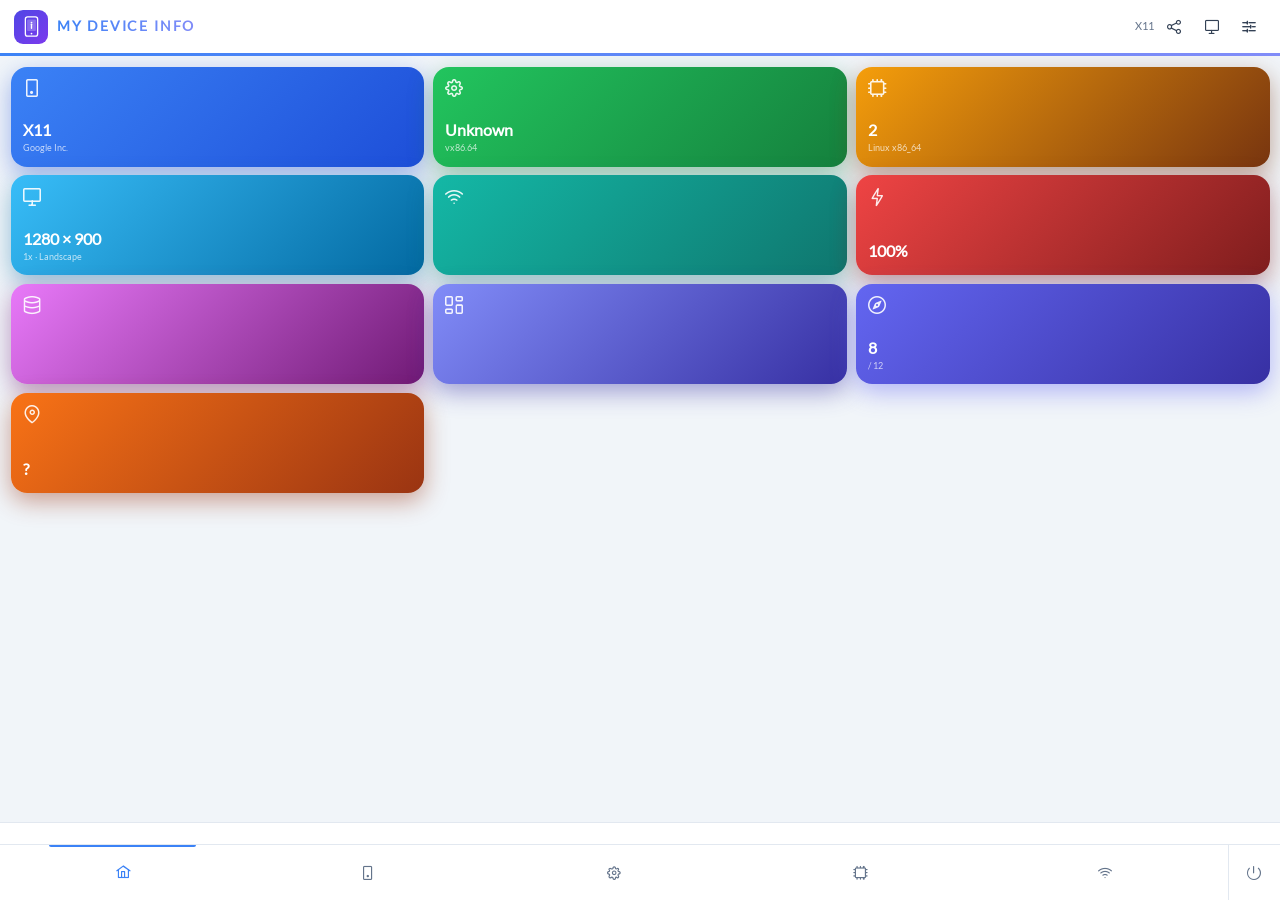
==== apps/mydeviceinfo/index.html @ 03d0da3a "My Device Info App" ====
<!doctype html>
<html lang="es" data-beasties-container>
  <head>
    <meta charset="utf-8">
    <title>My Device Info</title>
    <base href="/apps/mydeviceinfo/">
    <meta name="viewport" content="width=device-width, initial-scale=1.0, viewport-fit=cover">
    <meta name="description" content="Información completa de tu dispositivo. 100% local, sin telemetría.">
    <meta name="theme-color" content="#4F46E5" media="(prefers-color-scheme: light)">
    <meta name="theme-color" content="#3730A3" media="(prefers-color-scheme: dark)">
    <meta name="mobile-web-app-capable" content="yes">
    <meta name="apple-mobile-web-app-capable" content="yes">
    <meta name="apple-mobile-web-app-status-bar-style" content="default">
    <meta name="apple-mobile-web-app-title" content="My Device Info">
    <!-- SVG favicon (modern browsers) -->
    <link rel="icon" type="image/svg+xml" href="/favicon.svg">
    <!-- PNG fallback -->
    <link rel="icon" type="image/png" href="/favicon.png">
    <!-- Apple touch icon -->
    <link rel="apple-touch-icon" href="/favicon.svg">
  <style>@-webkit-keyframes fa-spin{0%{-webkit-transform:rotate(0deg);transform:rotate(0)}to{-webkit-transform:rotate(359deg);transform:rotate(359deg)}}@font-face{font-family:Lato;font-style:normal;font-display:swap;font-weight:400;src:url("./media/lato-latin-ext-400-normal-ZXDJ7C2U.woff2") format("woff2"),url("./media/lato-latin-ext-400-normal-BVT6TYCW.woff") format("woff");unicode-range:U+0100-02BA,U+02BD-02C5,U+02C7-02CC,U+02CE-02D7,U+02DD-02FF,U+0304,U+0308,U+0329,U+1D00-1DBF,U+1E00-1E9F,U+1EF2-1EFF,U+2020,U+20A0-20AB,U+20AD-20C0,U+2113,U+2C60-2C7F,U+A720-A7FF}@font-face{font-family:Lato;font-style:normal;font-display:swap;font-weight:400;src:url("./media/lato-latin-400-normal-W7754I4D.woff2") format("woff2"),url("./media/lato-latin-400-normal-ZFZSROI2.woff") format("woff");unicode-range:U+0000-00FF,U+0131,U+0152-0153,U+02BB-02BC,U+02C6,U+02DA,U+02DC,U+0304,U+0308,U+0329,U+2000-206F,U+20AC,U+2122,U+2191,U+2193,U+2212,U+2215,U+FEFF,U+FFFD}:root{--primary-color:var(--p-primary-color);--primary-contrast-color:var(--p-primary-contrast-color);--text-color:var(--p-text-color);--text-color-secondary:var(--p-text-muted-color);--surface-border:var(--p-content-border-color);--surface-card:var(--p-content-background);--surface-hover:var(--p-content-hover-background);--surface-overlay:var(--p-overlay-popover-background);--transition-duration:var(--p-transition-duration);--maskbg:var(--p-mask-background);--content-border-radius:var(--p-content-border-radius);--layout-section-transition-duration:.2s;--element-transition-duration:var(--p-transition-duration);--focus-ring-width:var(--p-focus-ring-width);--focus-ring-style:var(--p-focus-ring-style);--focus-ring-color:var(--p-focus-ring-color);--focus-ring-offset:var(--p-focus-ring-offset);--focus-ring-shadow:var(--p-focus-ring-shadow)}:root{--surface-ground:var(--p-surface-100);--code-background:var(--p-surface-900);--code-color:var(--p-surface-200)}html{height:100%;font-size:14px;line-height:1.2}body{font-family:Lato,sans-serif;color:var(--text-color);background-color:var(--surface-ground);margin:0;padding:0;min-height:100%;-webkit-font-smoothing:antialiased;-moz-osx-font-smoothing:grayscale}html,body{font-family:Lato,sans-serif}html{padding-top:var(--safe-area-inset-top, env(safe-area-inset-top, 0px));padding-bottom:var(--safe-area-inset-bottom, env(safe-area-inset-bottom, 0px));padding-left:var(--safe-area-inset-left, env(safe-area-inset-left, 0px));padding-right:var(--safe-area-inset-right, env(safe-area-inset-right, 0px))}@layer properties;@layer theme,base,components,utilities;@layer theme{:root{--font-sans:ui-sans-serif, system-ui, sans-serif, "Apple Color Emoji", "Segoe UI Emoji", "Segoe UI Symbol", "Noto Color Emoji";--font-mono:ui-monospace, SFMono-Regular, Menlo, Monaco, Consolas, "Liberation Mono", "Courier New", monospace;--color-red-500:oklch(63.7% .237 25.331);--color-orange-100:oklch(95.4% .038 75.164);--color-orange-200:oklch(90.1% .076 70.697);--color-orange-400:oklch(75% .183 55.934);--color-orange-500:oklch(70.5% .213 47.604);--color-orange-700:oklch(55.3% .195 38.402);--color-yellow-100:oklch(97.3% .071 103.193);--color-yellow-200:oklch(94.5% .129 101.54);--color-yellow-500:oklch(79.5% .184 86.047);--color-yellow-700:oklch(55.4% .135 66.442);--color-green-100:oklch(96.2% .044 156.743);--color-green-400:oklch(79.2% .209 151.711);--color-green-500:oklch(72.3% .219 149.579);--color-teal-200:oklch(91% .096 180.426);--color-teal-500:oklch(70.4% .14 182.503);--color-teal-700:oklch(51.1% .096 186.391);--color-cyan-100:oklch(95.6% .045 203.388);--color-cyan-200:oklch(91.7% .08 205.041);--color-cyan-400:oklch(78.9% .154 211.53);--color-cyan-500:oklch(71.5% .143 215.221);--color-cyan-700:oklch(52% .105 223.128);--color-blue-100:oklch(93.2% .032 255.585);--color-blue-200:oklch(88.2% .059 254.128);--color-blue-400:oklch(70.7% .165 254.624);--color-blue-500:oklch(62.3% .214 259.815);--color-blue-700:oklch(48.8% .243 264.376);--color-indigo-200:oklch(87% .065 274.039);--color-indigo-700:oklch(45.7% .24 277.023);--color-purple-100:oklch(94.6% .033 307.174);--color-purple-200:oklch(90.2% .063 306.703);--color-purple-400:oklch(71.4% .203 305.504);--color-purple-500:oklch(62.7% .265 303.9);--color-purple-700:oklch(49.6% .265 301.924);--color-pink-100:oklch(94.8% .028 342.258);--color-pink-200:oklch(89.9% .061 343.231);--color-pink-400:oklch(71.8% .202 349.761);--color-pink-500:oklch(65.6% .241 354.308);--color-pink-700:oklch(52.5% .223 3.958);--color-slate-200:oklch(92.9% .013 255.508);--color-slate-700:oklch(37.2% .044 257.287);--color-gray-200:oklch(92.8% .006 264.531);--color-gray-600:oklch(44.6% .03 256.802);--color-gray-700:oklch(37.3% .034 259.733);--color-gray-900:oklch(21% .034 264.665);--color-black:#000;--color-white:#fff;--spacing:.25rem;--text-xs:.75rem;--text-xs--line-height:calc(1 / .75);--text-sm:.875rem;--text-sm--line-height:calc(1.25 / .875);--text-base:1rem;--text-base--line-height:1.5 ;--text-lg:1.125rem;--text-lg--line-height:calc(1.75 / 1.125);--text-xl:1.25rem;--text-xl--line-height:calc(1.75 / 1.25);--text-2xl:1.5rem;--text-2xl--line-height:calc(2 / 1.5);--text-3xl:1.875rem;--text-3xl--line-height:1.2 ;--text-4xl:2.25rem;--text-4xl--line-height:calc(2.5 / 2.25);--text-5xl:3rem;--text-5xl--line-height:1;--text-6xl:3.75rem;--text-6xl--line-height:1;--font-weight-light:300;--font-weight-normal:400;--font-weight-medium:500;--font-weight-semibold:600;--font-weight-bold:700;--leading-tight:1.25;--leading-normal:1.5;--ease-in-out:cubic-bezier(.4, 0, .2, 1);--default-transition-duration:.15s;--default-transition-timing-function:cubic-bezier(.4, 0, .2, 1);--default-font-family:var(--font-sans);--default-mono-font-family:var(--font-mono)}}@layer base{*,:after,:before{box-sizing:border-box;margin:0;padding:0;border:0 solid}html{line-height:1.5;-webkit-text-size-adjust:100%;tab-size:4;font-family:var(--default-font-family, ui-sans-serif, system-ui, sans-serif, "Apple Color Emoji", "Segoe UI Emoji", "Segoe UI Symbol", "Noto Color Emoji");font-feature-settings:var(--default-font-feature-settings, normal);font-variation-settings:var(--default-font-variation-settings, normal);-webkit-tap-highlight-color:transparent}}@layer utilities{}@layer base{*,:after,:before{border-color:var(--color-gray-200, currentcolor)}}@property --tw-rotate-x{syntax:"*";inherits:false;}@property --tw-rotate-y{syntax:"*";inherits:false;}@property --tw-rotate-z{syntax:"*";inherits:false;}@property --tw-skew-x{syntax:"*";inherits:false;}@property --tw-skew-y{syntax:"*";inherits:false;}@property --tw-border-style{syntax:"*";inherits:false;initial-value:solid;}@property --tw-leading{syntax:"*";inherits:false;}@property --tw-font-weight{syntax:"*";inherits:false;}@property --tw-shadow{syntax:"*";inherits:false;initial-value:0 0 #0000;}@property --tw-shadow-color{syntax:"*";inherits:false;}@property --tw-shadow-alpha{syntax:"<percentage>";inherits:false;initial-value:100%;}@property --tw-inset-shadow{syntax:"*";inherits:false;initial-value:0 0 #0000;}@property --tw-inset-shadow-color{syntax:"*";inherits:false;}@property --tw-inset-shadow-alpha{syntax:"<percentage>";inherits:false;initial-value:100%;}@property --tw-ring-color{syntax:"*";inherits:false;}@property --tw-ring-shadow{syntax:"*";inherits:false;initial-value:0 0 #0000;}@property --tw-inset-ring-color{syntax:"*";inherits:false;}@property --tw-inset-ring-shadow{syntax:"*";inherits:false;initial-value:0 0 #0000;}@property --tw-ring-inset{syntax:"*";inherits:false;}@property --tw-ring-offset-width{syntax:"<length>";inherits:false;initial-value:0px;}@property --tw-ring-offset-color{syntax:"*";inherits:false;initial-value:#fff;}@property --tw-ring-offset-shadow{syntax:"*";inherits:false;initial-value:0 0 #0000;}@property --tw-outline-style{syntax:"*";inherits:false;initial-value:solid;}@property --tw-blur{syntax:"*";inherits:false;}@property --tw-brightness{syntax:"*";inherits:false;}@property --tw-contrast{syntax:"*";inherits:false;}@property --tw-grayscale{syntax:"*";inherits:false;}@property --tw-hue-rotate{syntax:"*";inherits:false;}@property --tw-invert{syntax:"*";inherits:false;}@property --tw-opacity{syntax:"*";inherits:false;}@property --tw-saturate{syntax:"*";inherits:false;}@property --tw-sepia{syntax:"*";inherits:false;}@property --tw-drop-shadow{syntax:"*";inherits:false;}@property --tw-drop-shadow-color{syntax:"*";inherits:false;}@property --tw-drop-shadow-alpha{syntax:"<percentage>";inherits:false;initial-value:100%;}@property --tw-drop-shadow-size{syntax:"*";inherits:false;}@property --tw-duration{syntax:"*";inherits:false;}@property --tw-ease{syntax:"*";inherits:false;}@layer properties{@supports ((-webkit-hyphens: none) and (not (margin-trim: inline))) or ((-moz-orient: inline) and (not (color:rgb(from red r g b)))){*,:before,:after{--tw-rotate-x:initial;--tw-rotate-y:initial;--tw-rotate-z:initial;--tw-skew-x:initial;--tw-skew-y:initial;--tw-border-style:solid;--tw-leading:initial;--tw-font-weight:initial;--tw-shadow:0 0 #0000;--tw-shadow-color:initial;--tw-shadow-alpha:100%;--tw-inset-shadow:0 0 #0000;--tw-inset-shadow-color:initial;--tw-inset-shadow-alpha:100%;--tw-ring-color:initial;--tw-ring-shadow:0 0 #0000;--tw-inset-ring-color:initial;--tw-inset-ring-shadow:0 0 #0000;--tw-ring-inset:initial;--tw-ring-offset-width:0px;--tw-ring-offset-color:#fff;--tw-ring-offset-shadow:0 0 #0000;--tw-outline-style:solid;--tw-blur:initial;--tw-brightness:initial;--tw-contrast:initial;--tw-grayscale:initial;--tw-hue-rotate:initial;--tw-invert:initial;--tw-opacity:initial;--tw-saturate:initial;--tw-sepia:initial;--tw-drop-shadow:initial;--tw-drop-shadow-color:initial;--tw-drop-shadow-alpha:100%;--tw-drop-shadow-size:initial;--tw-duration:initial;--tw-ease:initial}}}</style><link rel="stylesheet" href="styles-S4NIDXX3.css" media="print" onload="this.media='all'"><noscript><link rel="stylesheet" href="styles-S4NIDXX3.css"></noscript></head>

  <body>
    <app-root></app-root>
  <link rel="modulepreload" href="chunk-CVBGTR4T.js"><link rel="modulepreload" href="chunk-3IIKXP7F.js"><link rel="modulepreload" href="chunk-BNWVBHRD.js"><link rel="modulepreload" href="chunk-BEXS6K7W.js"><link rel="modulepreload" href="chunk-7OWGICP5.js"><link rel="modulepreload" href="chunk-EM7UZA3R.js"><link rel="modulepreload" href="chunk-BDBRO3OK.js"><link rel="modulepreload" href="chunk-G57JJRFB.js"><link rel="modulepreload" href="chunk-CDPX6FDL.js"><link rel="modulepreload" href="chunk-CHUXOEQ6.js"><script src="main-OBXZIPON.js" type="module"></script></body>
</html>
---- apps/mydeviceinfo/styles-S4NIDXX3.css ----
@font-face{font-family:primeicons;font-display:block;src:url("./media/primeicons-RSSEDYLY.eot");src:url("./media/primeicons-RSSEDYLY.eot?#iefix") format("embedded-opentype"),url("./media/primeicons-4GST5W3O.woff2") format("woff2"),url("./media/primeicons-P53SE5CV.woff") format("woff"),url("./media/primeicons-GEFHGEHP.ttf") format("truetype"),url("./media/primeicons-DHQU4SEP.svg?#primeicons") format("svg");font-weight:400;font-style:normal}.pi{font-family:primeicons;speak:none;font-style:normal;font-weight:400;font-variant:normal;text-transform:none;line-height:1;display:inline-block;-webkit-font-smoothing:antialiased;-moz-osx-font-smoothing:grayscale}.pi:before{--webkit-backface-visibility:hidden;backface-visibility:hidden}.pi-fw{width:1.28571429em;text-align:center}.pi-spin{-webkit-animation:fa-spin 2s infinite linear;animation:fa-spin 2s infinite linear}@media(prefers-reduced-motion:reduce){.pi-spin{-webkit-animation-delay:-1ms;animation-delay:-1ms;-webkit-animation-duration:1ms;animation-duration:1ms;-webkit-animation-iteration-count:1;animation-iteration-count:1;-webkit-transition-delay:0s;transition-delay:0s;-webkit-transition-duration:0s;transition-duration:0s}}@-webkit-keyframes fa-spin{0%{-webkit-transform:rotate(0deg);transform:rotate(0)}to{-webkit-transform:rotate(359deg);transform:rotate(359deg)}}@keyframes fa-spin{0%{-webkit-transform:rotate(0deg);transform:rotate(0)}to{-webkit-transform:rotate(359deg);transform:rotate(359deg)}}.pi-folder-plus:before{content:"\ea05"}.pi-receipt:before{content:"\ea06"}.pi-asterisk:before{content:"\ea07"}.pi-face-smile:before{content:"\ea08"}.pi-pinterest:before{content:"\ea09"}.pi-expand:before{content:"\ea0a"}.pi-pen-to-square:before{content:"\ea0b"}.pi-wave-pulse:before{content:"\ea0c"}.pi-turkish-lira:before{content:"\ea0d"}.pi-spinner-dotted:before{content:"\ea0e"}.pi-crown:before{content:"\ea0f"}.pi-pause-circle:before{content:"\ea10"}.pi-warehouse:before{content:"\ea11"}.pi-objects-column:before{content:"\ea12"}.pi-clipboard:before{content:"\ea13"}.pi-play-circle:before{content:"\ea14"}.pi-venus:before{content:"\ea15"}.pi-cart-minus:before{content:"\ea16"}.pi-file-plus:before{content:"\ea17"}.pi-microchip:before{content:"\ea18"}.pi-twitch:before{content:"\ea19"}.pi-building-columns:before{content:"\ea1a"}.pi-file-check:before{content:"\ea1b"}.pi-microchip-ai:before{content:"\ea1c"}.pi-trophy:before{content:"\ea1d"}.pi-barcode:before{content:"\ea1e"}.pi-file-arrow-up:before{content:"\ea1f"}.pi-mars:before{content:"\ea20"}.pi-tiktok:before{content:"\ea21"}.pi-arrow-up-right-and-arrow-down-left-from-center:before{content:"\ea22"}.pi-ethereum:before{content:"\ea23"}.pi-list-check:before{content:"\ea24"}.pi-thumbtack:before{content:"\ea25"}.pi-arrow-down-left-and-arrow-up-right-to-center:before{content:"\ea26"}.pi-equals:before{content:"\ea27"}.pi-lightbulb:before{content:"\ea28"}.pi-star-half:before{content:"\ea29"}.pi-address-book:before{content:"\ea2a"}.pi-chart-scatter:before{content:"\ea2b"}.pi-indian-rupee:before{content:"\ea2c"}.pi-star-half-fill:before{content:"\ea2d"}.pi-cart-arrow-down:before{content:"\ea2e"}.pi-calendar-clock:before{content:"\ea2f"}.pi-sort-up-fill:before{content:"\ea30"}.pi-sparkles:before{content:"\ea31"}.pi-bullseye:before{content:"\ea32"}.pi-sort-down-fill:before{content:"\ea33"}.pi-graduation-cap:before{content:"\ea34"}.pi-hammer:before{content:"\ea35"}.pi-bell-slash:before{content:"\ea36"}.pi-gauge:before{content:"\ea37"}.pi-shop:before{content:"\ea38"}.pi-headphones:before{content:"\ea39"}.pi-eraser:before{content:"\ea04"}.pi-stopwatch:before{content:"\ea01"}.pi-verified:before{content:"\ea02"}.pi-delete-left:before{content:"\ea03"}.pi-hourglass:before{content:"\e9fe"}.pi-truck:before{content:"\ea00"}.pi-wrench:before{content:"\e9ff"}.pi-microphone:before{content:"\e9fa"}.pi-megaphone:before{content:"\e9fb"}.pi-arrow-right-arrow-left:before{content:"\e9fc"}.pi-bitcoin:before{content:"\e9fd"}.pi-file-edit:before{content:"\e9f6"}.pi-language:before{content:"\e9f7"}.pi-file-export:before{content:"\e9f8"}.pi-file-import:before{content:"\e9f9"}.pi-file-word:before{content:"\e9f1"}.pi-gift:before{content:"\e9f2"}.pi-cart-plus:before{content:"\e9f3"}.pi-thumbs-down-fill:before{content:"\e9f4"}.pi-thumbs-up-fill:before{content:"\e9f5"}.pi-arrows-alt:before{content:"\e9f0"}.pi-calculator:before{content:"\e9ef"}.pi-sort-alt-slash:before{content:"\e9ee"}.pi-arrows-h:before{content:"\e9ec"}.pi-arrows-v:before{content:"\e9ed"}.pi-pound:before{content:"\e9eb"}.pi-prime:before{content:"\e9ea"}.pi-chart-pie:before{content:"\e9e9"}.pi-reddit:before{content:"\e9e8"}.pi-code:before{content:"\e9e7"}.pi-sync:before{content:"\e9e6"}.pi-shopping-bag:before{content:"\e9e5"}.pi-server:before{content:"\e9e4"}.pi-database:before{content:"\e9e3"}.pi-hashtag:before{content:"\e9e2"}.pi-bookmark-fill:before{content:"\e9df"}.pi-filter-fill:before{content:"\e9e0"}.pi-heart-fill:before{content:"\e9e1"}.pi-flag-fill:before{content:"\e9de"}.pi-circle:before{content:"\e9dc"}.pi-circle-fill:before{content:"\e9dd"}.pi-bolt:before{content:"\e9db"}.pi-history:before{content:"\e9da"}.pi-box:before{content:"\e9d9"}.pi-at:before{content:"\e9d8"}.pi-arrow-up-right:before{content:"\e9d4"}.pi-arrow-up-left:before{content:"\e9d5"}.pi-arrow-down-left:before{content:"\e9d6"}.pi-arrow-down-right:before{content:"\e9d7"}.pi-telegram:before{content:"\e9d3"}.pi-stop-circle:before{content:"\e9d2"}.pi-stop:before{content:"\e9d1"}.pi-whatsapp:before{content:"\e9d0"}.pi-building:before{content:"\e9cf"}.pi-qrcode:before{content:"\e9ce"}.pi-car:before{content:"\e9cd"}.pi-instagram:before{content:"\e9cc"}.pi-linkedin:before{content:"\e9cb"}.pi-send:before{content:"\e9ca"}.pi-slack:before{content:"\e9c9"}.pi-sun:before{content:"\e9c8"}.pi-moon:before{content:"\e9c7"}.pi-vimeo:before{content:"\e9c6"}.pi-youtube:before{content:"\e9c5"}.pi-flag:before{content:"\e9c4"}.pi-wallet:before{content:"\e9c3"}.pi-map:before{content:"\e9c2"}.pi-link:before{content:"\e9c1"}.pi-credit-card:before{content:"\e9bf"}.pi-discord:before{content:"\e9c0"}.pi-percentage:before{content:"\e9be"}.pi-euro:before{content:"\e9bd"}.pi-book:before{content:"\e9ba"}.pi-shield:before{content:"\e9b9"}.pi-paypal:before{content:"\e9bb"}.pi-amazon:before{content:"\e9bc"}.pi-phone:before{content:"\e9b8"}.pi-filter-slash:before{content:"\e9b7"}.pi-facebook:before{content:"\e9b4"}.pi-github:before{content:"\e9b5"}.pi-twitter:before{content:"\e9b6"}.pi-step-backward-alt:before{content:"\e9ac"}.pi-step-forward-alt:before{content:"\e9ad"}.pi-forward:before{content:"\e9ae"}.pi-backward:before{content:"\e9af"}.pi-fast-backward:before{content:"\e9b0"}.pi-fast-forward:before{content:"\e9b1"}.pi-pause:before{content:"\e9b2"}.pi-play:before{content:"\e9b3"}.pi-compass:before{content:"\e9ab"}.pi-id-card:before{content:"\e9aa"}.pi-ticket:before{content:"\e9a9"}.pi-file-o:before{content:"\e9a8"}.pi-reply:before{content:"\e9a7"}.pi-directions-alt:before{content:"\e9a5"}.pi-directions:before{content:"\e9a6"}.pi-thumbs-up:before{content:"\e9a3"}.pi-thumbs-down:before{content:"\e9a4"}.pi-sort-numeric-down-alt:before{content:"\e996"}.pi-sort-numeric-up-alt:before{content:"\e997"}.pi-sort-alpha-down-alt:before{content:"\e998"}.pi-sort-alpha-up-alt:before{content:"\e999"}.pi-sort-numeric-down:before{content:"\e99a"}.pi-sort-numeric-up:before{content:"\e99b"}.pi-sort-alpha-down:before{content:"\e99c"}.pi-sort-alpha-up:before{content:"\e99d"}.pi-sort-alt:before{content:"\e99e"}.pi-sort-amount-up:before{content:"\e99f"}.pi-sort-amount-down:before{content:"\e9a0"}.pi-sort-amount-down-alt:before{content:"\e9a1"}.pi-sort-amount-up-alt:before{content:"\e9a2"}.pi-palette:before{content:"\e995"}.pi-undo:before{content:"\e994"}.pi-desktop:before{content:"\e993"}.pi-sliders-v:before{content:"\e991"}.pi-sliders-h:before{content:"\e992"}.pi-search-plus:before{content:"\e98f"}.pi-search-minus:before{content:"\e990"}.pi-file-excel:before{content:"\e98e"}.pi-file-pdf:before{content:"\e98d"}.pi-check-square:before{content:"\e98c"}.pi-chart-line:before{content:"\e98b"}.pi-user-edit:before{content:"\e98a"}.pi-exclamation-circle:before{content:"\e989"}.pi-android:before{content:"\e985"}.pi-google:before{content:"\e986"}.pi-apple:before{content:"\e987"}.pi-microsoft:before{content:"\e988"}.pi-heart:before{content:"\e984"}.pi-mobile:before{content:"\e982"}.pi-tablet:before{content:"\e983"}.pi-key:before{content:"\e981"}.pi-shopping-cart:before{content:"\e980"}.pi-comments:before{content:"\e97e"}.pi-comment:before{content:"\e97f"}.pi-briefcase:before{content:"\e97d"}.pi-bell:before{content:"\e97c"}.pi-paperclip:before{content:"\e97b"}.pi-share-alt:before{content:"\e97a"}.pi-envelope:before{content:"\e979"}.pi-volume-down:before{content:"\e976"}.pi-volume-up:before{content:"\e977"}.pi-volume-off:before{content:"\e978"}.pi-eject:before{content:"\e975"}.pi-money-bill:before{content:"\e974"}.pi-images:before{content:"\e973"}.pi-image:before{content:"\e972"}.pi-sign-in:before{content:"\e970"}.pi-sign-out:before{content:"\e971"}.pi-wifi:before{content:"\e96f"}.pi-sitemap:before{content:"\e96e"}.pi-chart-bar:before{content:"\e96d"}.pi-camera:before{content:"\e96c"}.pi-dollar:before{content:"\e96b"}.pi-lock-open:before{content:"\e96a"}.pi-table:before{content:"\e969"}.pi-map-marker:before{content:"\e968"}.pi-list:before{content:"\e967"}.pi-eye-slash:before{content:"\e965"}.pi-eye:before{content:"\e966"}.pi-folder-open:before{content:"\e964"}.pi-folder:before{content:"\e963"}.pi-video:before{content:"\e962"}.pi-inbox:before{content:"\e961"}.pi-lock:before{content:"\e95f"}.pi-unlock:before{content:"\e960"}.pi-tags:before{content:"\e95d"}.pi-tag:before{content:"\e95e"}.pi-power-off:before{content:"\e95c"}.pi-save:before{content:"\e95b"}.pi-question-circle:before{content:"\e959"}.pi-question:before{content:"\e95a"}.pi-copy:before{content:"\e957"}.pi-file:before{content:"\e958"}.pi-clone:before{content:"\e955"}.pi-calendar-times:before{content:"\e952"}.pi-calendar-minus:before{content:"\e953"}.pi-calendar-plus:before{content:"\e954"}.pi-ellipsis-v:before{content:"\e950"}.pi-ellipsis-h:before{content:"\e951"}.pi-bookmark:before{content:"\e94e"}.pi-globe:before{content:"\e94f"}.pi-replay:before{content:"\e94d"}.pi-filter:before{content:"\e94c"}.pi-print:before{content:"\e94b"}.pi-align-right:before{content:"\e946"}.pi-align-left:before{content:"\e947"}.pi-align-center:before{content:"\e948"}.pi-align-justify:before{content:"\e949"}.pi-cog:before{content:"\e94a"}.pi-cloud-download:before{content:"\e943"}.pi-cloud-upload:before{content:"\e944"}.pi-cloud:before{content:"\e945"}.pi-pencil:before{content:"\e942"}.pi-users:before{content:"\e941"}.pi-clock:before{content:"\e940"}.pi-user-minus:before{content:"\e93e"}.pi-user-plus:before{content:"\e93f"}.pi-trash:before{content:"\e93d"}.pi-external-link:before{content:"\e93c"}.pi-window-maximize:before{content:"\e93b"}.pi-window-minimize:before{content:"\e93a"}.pi-refresh:before{content:"\e938"}.pi-user:before{content:"\e939"}.pi-exclamation-triangle:before{content:"\e922"}.pi-calendar:before{content:"\e927"}.pi-chevron-circle-left:before{content:"\e928"}.pi-chevron-circle-down:before{content:"\e929"}.pi-chevron-circle-right:before{content:"\e92a"}.pi-chevron-circle-up:before{content:"\e92b"}.pi-angle-double-down:before{content:"\e92c"}.pi-angle-double-left:before{content:"\e92d"}.pi-angle-double-right:before{content:"\e92e"}.pi-angle-double-up:before{content:"\e92f"}.pi-angle-down:before{content:"\e930"}.pi-angle-left:before{content:"\e931"}.pi-angle-right:before{content:"\e932"}.pi-angle-up:before{content:"\e933"}.pi-upload:before{content:"\e934"}.pi-download:before{content:"\e956"}.pi-ban:before{content:"\e935"}.pi-star-fill:before{content:"\e936"}.pi-star:before{content:"\e937"}.pi-chevron-left:before{content:"\e900"}.pi-chevron-right:before{content:"\e901"}.pi-chevron-down:before{content:"\e902"}.pi-chevron-up:before{content:"\e903"}.pi-caret-left:before{content:"\e904"}.pi-caret-right:before{content:"\e905"}.pi-caret-down:before{content:"\e906"}.pi-caret-up:before{content:"\e907"}.pi-search:before{content:"\e908"}.pi-check:before{content:"\e909"}.pi-check-circle:before{content:"\e90a"}.pi-times:before{content:"\e90b"}.pi-times-circle:before{content:"\e90c"}.pi-plus:before{content:"\e90d"}.pi-plus-circle:before{content:"\e90e"}.pi-minus:before{content:"\e90f"}.pi-minus-circle:before{content:"\e910"}.pi-circle-on:before{content:"\e911"}.pi-circle-off:before{content:"\e912"}.pi-sort-down:before{content:"\e913"}.pi-sort-up:before{content:"\e914"}.pi-sort:before{content:"\e915"}.pi-step-backward:before{content:"\e916"}.pi-step-forward:before{content:"\e917"}.pi-th-large:before{content:"\e918"}.pi-arrow-down:before{content:"\e919"}.pi-arrow-left:before{content:"\e91a"}.pi-arrow-right:before{content:"\e91b"}.pi-arrow-up:before{content:"\e91c"}.pi-bars:before{content:"\e91d"}.pi-arrow-circle-down:before{content:"\e91e"}.pi-arrow-circle-left:before{content:"\e91f"}.pi-arrow-circle-right:before{content:"\e920"}.pi-arrow-circle-up:before{content:"\e921"}.pi-info:before{content:"\e923"}.pi-info-circle:before{content:"\e924"}.pi-home:before{content:"\e925"}.pi-spinner:before{content:"\e926"}@font-face{font-family:Lato;font-style:normal;font-display:swap;font-weight:400;src:url("./media/lato-latin-ext-400-normal-ZXDJ7C2U.woff2") format("woff2"),url("./media/lato-latin-ext-400-normal-BVT6TYCW.woff") format("woff");unicode-range:U+0100-02BA,U+02BD-02C5,U+02C7-02CC,U+02CE-02D7,U+02DD-02FF,U+0304,U+0308,U+0329,U+1D00-1DBF,U+1E00-1E9F,U+1EF2-1EFF,U+2020,U+20A0-20AB,U+20AD-20C0,U+2113,U+2C60-2C7F,U+A720-A7FF}@font-face{font-family:Lato;font-style:normal;font-display:swap;font-weight:400;src:url("./media/lato-latin-400-normal-W7754I4D.woff2") format("woff2"),url("./media/lato-latin-400-normal-ZFZSROI2.woff") format("woff");unicode-range:U+0000-00FF,U+0131,U+0152-0153,U+02BB-02BC,U+02C6,U+02DA,U+02DC,U+0304,U+0308,U+0329,U+2000-206F,U+20AC,U+2122,U+2191,U+2193,U+2212,U+2215,U+FEFF,U+FFFD}:root{--primary-color: var(--p-primary-color);--primary-contrast-color: var(--p-primary-contrast-color);--text-color: var(--p-text-color);--text-color-secondary: var(--p-text-muted-color);--surface-border: var(--p-content-border-color);--surface-card: var(--p-content-background);--surface-hover: var(--p-content-hover-background);--surface-overlay: var(--p-overlay-popover-background);--transition-duration: var(--p-transition-duration);--maskbg: var(--p-mask-background);--content-border-radius: var(--p-content-border-radius);--layout-section-transition-duration: .2s;--element-transition-duration: var(--p-transition-duration);--focus-ring-width: var(--p-focus-ring-width);--focus-ring-style: var(--p-focus-ring-style);--focus-ring-color: var(--p-focus-ring-color);--focus-ring-offset: var(--p-focus-ring-offset);--focus-ring-shadow: var(--p-focus-ring-shadow)}:root{--surface-ground: var(--p-surface-100);--code-background: var(--p-surface-900);--code-color: var(--p-surface-200)}:root[class*=app-dark]{--surface-ground: var(--p-surface-950);--code-background: var(--p-surface-800);--code-color: var(--p-surface-100)}.preloader{position:fixed;z-index:999999;background:#edf1f5;width:100%;height:100%}.preloader-content{border:0 solid transparent;border-radius:50%;width:150px;height:150px;position:absolute;top:calc(50vh - 75px);left:calc(50vw - 75px)}.preloader-content:before,.preloader-content:after{content:"";border:1em solid var(--primary-color);border-radius:50%;width:inherit;height:inherit;position:absolute;top:0;left:0;animation:loader 2s linear infinite;opacity:0}.preloader-content:before{animation-delay:.5s}@keyframes loader{0%{transform:scale(0);opacity:0}50%{opacity:1}to{transform:scale(1);opacity:0}}html{height:100%;font-size:14px;line-height:1.2}body{font-family:Lato,sans-serif;color:var(--text-color);background-color:var(--surface-ground);margin:0;padding:0;min-height:100%;-webkit-font-smoothing:antialiased;-moz-osx-font-smoothing:grayscale}a{text-decoration:none}.layout-wrapper{min-height:100vh}.layout-main-container{display:flex;flex-direction:column;min-height:100vh;justify-content:space-between;padding:6rem 2rem 0;transition:margin-left var(--layout-section-transition-duration)}.layout-main{flex:1 1 auto;padding-bottom:2rem}.layout-topbar{position:fixed;height:4rem;z-index:997;left:0;top:0;width:100%;padding:0 2rem;background-color:var(--surface-card);transition:left var(--layout-section-transition-duration);display:flex;align-items:center}.layout-topbar .layout-topbar-logo-container{width:20rem;display:flex;align-items:center}.layout-topbar .layout-topbar-logo{display:inline-flex;align-items:center;font-size:1.5rem;border-radius:var(--content-border-radius);color:var(--text-color);font-weight:500;gap:.5rem}.layout-topbar .layout-topbar-logo svg{width:3rem}.layout-topbar .layout-topbar-logo:focus-visible{outline-width:var(--focus-ring-width);outline-style:var(--focus-ring-style);outline-color:var(--focus-ring-color);outline-offset:var(--focus-ring-offset);box-shadow:var(--focus-ring-shadow);transition:box-shadow var(--transition-duration),outline-color var(--transition-duration)}.layout-topbar .layout-topbar-action{display:inline-flex;justify-content:center;align-items:center;border-radius:50%;width:2.5rem;height:2.5rem;color:var(--text-color);transition:background-color var(--element-transition-duration);cursor:pointer}.layout-topbar .layout-topbar-action:hover{background-color:var(--surface-hover)}.layout-topbar .layout-topbar-action:focus-visible{outline-width:var(--focus-ring-width);outline-style:var(--focus-ring-style);outline-color:var(--focus-ring-color);outline-offset:var(--focus-ring-offset);box-shadow:var(--focus-ring-shadow);transition:box-shadow var(--transition-duration),outline-color var(--transition-duration)}.layout-topbar .layout-topbar-action i{font-size:1.25rem}.layout-topbar .layout-topbar-action span{font-size:1rem;display:none}.layout-topbar .layout-topbar-action.layout-topbar-action-highlight{background-color:var(--primary-color);color:var(--primary-contrast-color)}.layout-topbar .layout-menu-button{margin-right:.5rem}.layout-topbar .layout-topbar-menu-button{display:none}.layout-topbar .layout-topbar-actions{margin-left:auto;display:flex;gap:1rem}.layout-topbar .layout-topbar-menu-content,.layout-topbar .layout-config-menu{display:flex;gap:1rem}@media(max-width:991px){.layout-topbar{padding:0 2rem}.layout-topbar .layout-topbar-logo-container{width:auto}.layout-topbar .layout-menu-button{margin-left:0;margin-right:.5rem}.layout-topbar .layout-topbar-menu-button{display:inline-flex}.layout-topbar .layout-topbar-menu{position:absolute;background-color:var(--surface-overlay);transform-origin:top;box-shadow:0 3px 5px #00000005,0 0 2px #0000000d,0 1px 4px #00000014;border-radius:var(--content-border-radius);padding:1rem;right:2rem;top:4rem;min-width:15rem;border:1px solid var(--surface-border)}.layout-topbar .layout-topbar-menu .layout-topbar-menu-content{gap:.5rem}.layout-topbar .layout-topbar-menu .layout-topbar-action{display:flex;width:100%;height:auto;justify-content:flex-start;border-radius:var(--content-border-radius);padding:.5rem 1rem}.layout-topbar .layout-topbar-menu .layout-topbar-action i{font-size:1rem;margin-right:.5rem}.layout-topbar .layout-topbar-menu .layout-topbar-action span{font-weight:medium;display:block}.layout-topbar .layout-topbar-menu-content{flex-direction:column}}.config-panel .config-panel-label{font-size:.875rem;color:var(--text-secondary-color);font-weight:600;line-height:1}.config-panel .config-panel-colors>div{padding-top:.5rem;display:flex;gap:.5rem;flex-wrap:wrap;justify-content:space-between}.config-panel .config-panel-colors>div button{border:none;width:1.25rem;height:1.25rem;border-radius:50%;padding:0;cursor:pointer;outline-color:transparent;outline-width:2px;outline-style:solid;outline-offset:1px}.config-panel .config-panel-colors>div button.active-color{outline-color:var(--primary-color)}.config-panel .config-panel-settings{display:flex;flex-direction:column;gap:.5rem}.layout-sidebar{position:fixed;width:20rem;height:calc(100vh - 8rem);z-index:999;overflow-y:auto;-webkit-user-select:none;user-select:none;top:6rem;left:2rem;transition:transform var(--layout-section-transition-duration),left var(--layout-section-transition-duration);background-color:var(--surface-overlay);border-radius:var(--content-border-radius);padding:.5rem 1.5rem}.layout-menu{margin:0;padding:0;list-style-type:none}.layout-menu .layout-root-menuitem>.layout-menuitem-root-text{font-size:.857rem;text-transform:uppercase;font-weight:700;color:var(--text-color);margin:.75rem 0}.layout-menu .layout-root-menuitem>a{display:none}.layout-menu a{-webkit-user-select:none;user-select:none}.layout-menu a.active-menuitem>.layout-submenu-toggler{transform:rotate(-180deg)}.layout-menu li.active-menuitem>a .layout-submenu-toggler{transform:rotate(-180deg)}.layout-menu ul{margin:0;padding:0;list-style-type:none}.layout-menu ul a{display:flex;align-items:center;position:relative;outline:0 none;color:var(--text-color);cursor:pointer;padding:.75rem 1rem;border-radius:var(--content-border-radius);transition:box-shadow var(--element-transition-duration)}.layout-menu ul a .layout-menuitem-icon{margin-right:.5rem}.layout-menu ul a .layout-submenu-toggler{font-size:75%;margin-left:auto;transition:transform var(--element-transition-duration)}.layout-menu ul a.active-route{font-weight:700;color:var(--primary-color)}.layout-menu ul a:hover{background-color:var(--surface-hover)}.layout-menu ul a:focus{outline-offset:-1px;box-shadow:inset var(--focus-ring-shadow)}.layout-menu ul ul{overflow:hidden;border-radius:var(--content-border-radius)}.layout-menu ul ul li a{margin-left:1rem}.layout-menu ul ul li li a{margin-left:2rem}.layout-menu ul ul li li li a{margin-left:2.5rem}.layout-menu ul ul li li li li a{margin-left:3rem}.layout-menu ul ul li li li li li a{margin-left:3.5rem}.layout-menu ul ul li li li li li li a{margin-left:4rem}.layout-submenu-enter-from,.layout-submenu-leave-to{max-height:0}.layout-submenu-enter-to,.layout-submenu-leave-from{max-height:1000px}.layout-submenu-leave-active{overflow:hidden;transition:max-height .45s cubic-bezier(0,1,0,1)}.layout-submenu-enter-active{overflow:hidden;transition:max-height 1s ease-in-out}.layout-footer{display:flex;align-items:center;justify-content:center;padding:1rem 0;gap:.5rem;border-top:1px solid var(--surface-border)}@media screen and (min-width:1960px){.layout-main,.landing-wrapper{width:1504px;margin-left:auto!important;margin-right:auto!important}}@media(min-width:992px){.layout-wrapper.layout-overlay .layout-main-container{margin-left:0;padding-left:2rem}.layout-wrapper.layout-overlay .layout-sidebar{transform:translate(-100%);left:0;top:0;height:100vh;border-top-left-radius:0;border-bottom-left-radius:0;border-right:1px solid var(--surface-border);transition:transform .4s cubic-bezier(.05,.74,.2,.99),left .4s cubic-bezier(.05,.74,.2,.99);box-shadow:0 3px 5px #00000005,0 0 2px #0000000d,0 1px 4px #00000014}.layout-wrapper.layout-overlay.layout-overlay-active .layout-sidebar{transform:translate(0)}.layout-wrapper.layout-static .layout-main-container{margin-left:22rem}.layout-wrapper.layout-static.layout-static-inactive .layout-sidebar{transform:translate(-100%);left:0}.layout-wrapper.layout-static.layout-static-inactive .layout-main-container{margin-left:0;padding-left:2rem}.layout-wrapper .layout-mask{display:none}}@media(max-width:991px){.blocked-scroll{overflow:hidden}.layout-wrapper .layout-main-container{margin-left:0;padding-left:2rem}.layout-wrapper .layout-sidebar{transform:translate(-100%);left:0;top:0;height:100vh;border-top-left-radius:0;border-bottom-left-radius:0;transition:transform .4s cubic-bezier(.05,.74,.2,.99),left .4s cubic-bezier(.05,.74,.2,.99)}.layout-wrapper .layout-mask{display:none;position:fixed;top:0;left:0;z-index:998;width:100%;height:100%;background-color:var(--maskbg)}.layout-wrapper.layout-mobile-active .layout-sidebar{transform:translate(0)}.layout-wrapper.layout-mobile-active .layout-mask{display:block}}.clearfix:after{content:" ";display:block;clear:both}.card{background:var(--surface-card);padding:2rem;margin-bottom:2rem;border-radius:var(--content-border-radius)}.card:last-child{margin-bottom:0}.p-toast.p-toast-top-right,.p-toast.p-toast-top-left,.p-toast.p-toast-top-center{top:100px}h1,h2,h3,h4,h5,h6{margin:1.5rem 0 1rem;font-family:inherit;font-weight:700;line-height:1.5;color:var(--text-color)}h1:first-child,h2:first-child,h3:first-child,h4:first-child,h5:first-child,h6:first-child{margin-top:0}h1{font-size:2.5rem}h2{font-size:2rem}h3{font-size:1.75rem}h4{font-size:1.5rem}h5{font-size:1.25rem}h6{font-size:1rem}mark{background:#fff8e1;padding:.25rem .4rem;border-radius:var(--content-border-radius);font-family:monospace}blockquote{margin:1rem 0;padding:0 2rem;border-left:4px solid #90a4ae}hr{border-top:solid var(--surface-border);border-width:1px 0 0 0;margin:1rem 0}p{margin:0 0 1rem;line-height:1.5}p:last-child{margin-bottom:0}.mdi-tabbar{position:fixed;bottom:0;left:0;right:0;z-index:100;display:flex;align-items:stretch;height:calc(60px + env(safe-area-inset-bottom,0px));padding-bottom:env(safe-area-inset-bottom,0px);background:var(--surface-overlay);border-top:1px solid var(--surface-border);backdrop-filter:blur(12px);-webkit-backdrop-filter:blur(12px)}.mdi-tabbar__item{flex:1;display:flex;flex-direction:column;align-items:center;justify-content:center;gap:3px;padding:.25rem .125rem;cursor:pointer;border:none;background:transparent;color:var(--text-color-secondary);position:relative;transition:color .15s ease;-webkit-tap-highlight-color:transparent;-webkit-user-select:none;user-select:none}.mdi-tabbar__item:active{opacity:.7}.mdi-tabbar__item--active{color:var(--primary-color)}.mdi-tabbar__item--active:before{content:"";position:absolute;top:0;left:50%;transform:translate(-50%);width:32px;height:2px;border-radius:0 0 2px 2px;background:var(--primary-color)}.mdi-tabbar__icon{font-size:1.25rem;line-height:1;transition:transform .15s ease}.mdi-tabbar__item--active .mdi-tabbar__icon{transform:scale(1.1)}.mdi-tabbar__label{font-size:.6rem;font-weight:600;text-transform:uppercase;letter-spacing:.04em;line-height:1}.mdi-drawer-item{display:flex;align-items:center;gap:.875rem;padding:.875rem 1rem;cursor:pointer;border-radius:var(--border-radius);color:var(--text-color);text-decoration:none;transition:background .12s ease}.mdi-drawer-item:hover,.mdi-drawer-item:active{background:var(--surface-hover)}.mdi-drawer-item__icon{display:flex;align-items:center;justify-content:center;width:2.25rem;height:2.25rem;border-radius:.625rem;font-size:1.1rem;flex-shrink:0}.mdi-drawer-item__label{font-size:.9rem;font-weight:500}.mdi-drawer-item__arrow{margin-left:auto;font-size:.75rem;opacity:.4}.p-drawer-bottom{border-top-left-radius:1rem;border-top-right-radius:1rem;max-height:80vh}.p-drawer-bottom .p-drawer-header{padding:.75rem 1rem .5rem;justify-content:center}.p-drawer-bottom .p-drawer-header:before{content:"";width:2.5rem;height:4px;border-radius:2px;background:var(--surface-border);position:absolute;top:.5rem}.p-drawer-bottom .p-drawer-content{padding:.5rem .75rem calc(env(safe-area-inset-bottom,0px) + 1rem)}html,body{font-family:Lato,sans-serif}html{padding-top:var(--safe-area-inset-top, env(safe-area-inset-top, 0px));padding-bottom:var(--safe-area-inset-bottom, env(safe-area-inset-bottom, 0px));padding-left:var(--safe-area-inset-left, env(safe-area-inset-left, 0px));padding-right:var(--safe-area-inset-right, env(safe-area-inset-right, 0px))}@keyframes mdi-fade-in{0%{opacity:0}to{opacity:1}}@keyframes mdi-slide-up{0%{opacity:0;transform:translateY(12px)}to{opacity:1;transform:translateY(0)}}@keyframes mdi-slide-in-right{0%{opacity:0;transform:translate(20px)}to{opacity:1;transform:translate(0)}}@keyframes mdi-slide-in-left{0%{opacity:0;transform:translate(-20px)}to{opacity:1;transform:translate(0)}}@keyframes mdi-wobble{0%,to{transform:rotate(-1.5deg) scale(1.02)}50%{transform:rotate(1.5deg) scale(1.02)}}.mdi-nav-forward .mdi-page,.mdi-nav-forward .mdi-dashboard{animation:mdi-slide-in-right .3s cubic-bezier(.25,.46,.45,.94) both}.mdi-nav-backward .mdi-page,.mdi-nav-backward .mdi-dashboard{animation:mdi-slide-in-left .3s cubic-bezier(.25,.46,.45,.94) both}.mdi-drag-wobble{animation:mdi-wobble .35s ease-in-out infinite;transform-origin:center}.p-toast.p-toast-bottom-center{bottom:calc(90px + env(safe-area-inset-bottom,0px))!important}.mdi-page{padding:1rem}.mdi-page__header{display:flex;align-items:center;gap:.75rem;margin-bottom:1.25rem}.mdi-page__title{font-size:1.25rem;font-weight:900;letter-spacing:.04em;margin:0;background:linear-gradient(90deg,#3b82f6,#818cf8);-webkit-background-clip:text;-webkit-text-fill-color:transparent;background-clip:text}.mdi-page__icon{display:flex;align-items:center;justify-content:center;width:3rem;height:3rem;border-radius:.875rem;font-size:1.5rem;flex-shrink:0}.mdi-page__icon--blue{background:var(--blue-100);color:var(--blue-600)}.mdi-page__icon--green{background:var(--green-100);color:var(--green-600)}.mdi-page__icon--yellow{background:var(--yellow-100);color:var(--yellow-600)}.mdi-page__icon--purple{background:var(--purple-100);color:var(--purple-600)}.mdi-page__icon--orange{background:var(--orange-100);color:var(--orange-600)}.mdi-page__icon--teal{background:var(--teal-100);color:var(--teal-600)}.mdi-page__icon--red{background:var(--red-100);color:var(--red-600)}.mdi-page__icon--pink{background:var(--pink-100);color:var(--pink-600)}.mdi-page__icon--cyan{background:var(--cyan-100);color:var(--cyan-600)}.mdi-page__icon--indigo{background:var(--indigo-100);color:var(--indigo-600)}.mdi-page__icon--gray{background:var(--surface-200);color:var(--text-color-secondary)}.app-dark .mdi-page__icon--blue{background:#60a5fa26;color:var(--blue-300)}.app-dark .mdi-page__icon--green{background:#4ade8026;color:var(--green-300)}.app-dark .mdi-page__icon--yellow{background:#facc1526;color:var(--yellow-300)}.app-dark .mdi-page__icon--purple{background:#c084fc26;color:var(--purple-300)}.app-dark .mdi-page__icon--orange{background:#fb923c26;color:var(--orange-300)}.app-dark .mdi-page__icon--teal{background:#2dd4bf26;color:var(--teal-300)}.app-dark .mdi-page__icon--red{background:#f8717126;color:var(--red-300)}.app-dark .mdi-page__icon--pink{background:#f472b626;color:var(--pink-300)}.app-dark .mdi-page__icon--cyan{background:#22d3ee26;color:var(--cyan-300)}.app-dark .mdi-page__icon--indigo{background:#818cf826;color:var(--indigo-300)}.mdi-section-title{font-size:.7rem;font-weight:700;text-transform:uppercase;letter-spacing:.06em;color:var(--text-color-secondary);padding:0 .25rem .375rem;margin-bottom:.25rem}.mdi-card{background:var(--surface-card);border:1px solid var(--surface-border);border-radius:.875rem;overflow:hidden;margin-bottom:1rem;box-shadow:0 2px 8px #0000000f}.mdi-card--pad{padding:.875rem}.mdi-row{display:flex;justify-content:space-between;align-items:center;padding:.625rem .875rem;border-bottom:1px solid var(--surface-border);gap:1rem}.mdi-row:last-child{border-bottom:none}.mdi-row__label{font-size:.8rem;color:var(--text-color-secondary);flex-shrink:0}.mdi-row__value{font-size:.85rem;font-weight:500;color:var(--text-color);text-align:right;word-break:break-all}.mdi-row__value--cap{text-transform:capitalize}.mdi-row__value--mono{font-family:monospace;font-size:.78rem}.mdi-row__value--sm{font-size:.72rem}.mdi-empty{text-align:center;padding:2rem 1rem;color:var(--text-color-secondary);font-size:.9rem}.mdi-hint{font-size:.75rem;color:var(--text-color-secondary);line-height:1.5;opacity:.7;padding:0 .25rem;margin-top:-.25rem}.mdi-na{font-size:.8rem;color:var(--text-color-secondary);font-style:italic}.mdi-progress .p-progressbar-value{background:var(--primary-color)}.mdi-progress--success .p-progressbar-value{background:#22c55e}.mdi-progress--warning .p-progressbar-value{background:#f59e0b}.mdi-progress--danger .p-progressbar-value{background:#ef4444}.mdi-dash-card{display:flex;flex-direction:column;border-radius:16px;padding:.875rem;text-decoration:none;color:#fff;transition:transform .18s ease,box-shadow .18s ease;min-height:100px;height:100%;box-sizing:border-box;gap:.15rem;overflow:hidden;position:relative;cursor:pointer}.mdi-dash-card:active{transform:scale(.96)}.mdi-dash-card__head{display:flex;align-items:flex-start;gap:.3rem;margin-bottom:.35rem}.mdi-dash-card__head .pi{font-size:1.3rem;opacity:.9;flex-shrink:0}.mdi-dash-card__label{font-size:.65rem;font-weight:700;text-transform:uppercase;letter-spacing:.07em;opacity:.82;text-align:right;flex:1;min-width:0;line-height:1.3}.mdi-dash-card__val{font-size:1.15rem;font-weight:800;line-height:1.15;margin-top:auto;word-break:break-word}.mdi-dash-card__hint{font-size:.67rem;opacity:.72;line-height:1.3}.mdi-dash-card__na{font-size:.8rem;opacity:.55;font-style:italic;margin-top:auto}.mdi-dash-card--blue{background:linear-gradient(135deg,#3b82f6,#1d4ed8);box-shadow:0 8px 24px #1d4ed866}.mdi-dash-card--green{background:linear-gradient(135deg,#22c55e,#15803d);box-shadow:0 8px 24px #15803d66}.mdi-dash-card--indigo{background:linear-gradient(135deg,#6366f1,#3730a3);box-shadow:0 8px 24px #6366f173}.mdi-dash-card--amber{background:linear-gradient(135deg,#f59e0b,#78350f);box-shadow:0 8px 24px #78350f73}.mdi-dash-card--purple{background:linear-gradient(135deg,#818cf8,#3730a3);box-shadow:0 8px 24px #3730a373}.mdi-dash-card--orange{background:linear-gradient(135deg,#f97316,#9a3412);box-shadow:0 8px 24px #9a341273}.mdi-dash-card--teal{background:linear-gradient(135deg,#14b8a6,#0f766e);box-shadow:0 8px 24px #0f766e66}.mdi-dash-card--red{background:linear-gradient(135deg,#ef4444,#7f1d1d);box-shadow:0 8px 24px #7f1d1d73}.mdi-dash-card--cyan{background:linear-gradient(135deg,#38bdf8,#0369a1);box-shadow:0 8px 24px #0369a166}.mdi-dash-card--pink{background:linear-gradient(135deg,#e879f9,#701a75);box-shadow:0 8px 24px #701a7573}.mdi-dash-card .p-skeleton{background:#ffffff40!important}.mdi-dash-card .p-skeleton:after{background:linear-gradient(90deg,transparent,rgba(255,255,255,.15),transparent)!important}.mdi-dash-bar{height:4px;border-radius:3px;background:#ffffff40;overflow:hidden;margin:.5rem 0 .2rem}.mdi-dash-bar__fill{height:100%;border-radius:3px;background:#ffffffd9}.mdi-row__end{display:flex;align-items:center;gap:.375rem;justify-content:flex-end;min-width:0}.mdi-copy-btn{display:flex;align-items:center;justify-content:center;width:22px;height:22px;border-radius:4px;border:none;background:transparent;color:var(--text-color-secondary);cursor:pointer;opacity:.45;transition:opacity .2s,color .2s;flex-shrink:0;padding:0;font-size:.72rem}.mdi-copy-btn:hover{opacity:.9}.mdi-copy-btn--done{color:var(--green-500);opacity:1!important}.mdi-page--blue{--page-accent: #3b82f6}.mdi-page--green{--page-accent: #22c55e}.mdi-page--yellow{--page-accent: #f59e0b}.mdi-page--purple{--page-accent: #a855f7}.mdi-page--orange{--page-accent: #f97316}.mdi-page--teal{--page-accent: #14b8a6}.mdi-page--red{--page-accent: #ef4444}.mdi-page--cyan{--page-accent: #06b6d4}.mdi-page--indigo{--page-accent: #6366f1}.mdi-page--pink{--page-accent: #ec4899}.mdi-page--gray{--page-accent: #6b7280}[class*=mdi-page--] .mdi-card{border-left:3px solid var(--page-accent);border-top:1px solid var(--surface-border);border-right:1px solid var(--surface-border);border-bottom:1px solid var(--surface-border);box-shadow:0 2px 12px #00000014}[class*=mdi-page--] .mdi-section-title{color:var(--page-accent);opacity:1}.mdi-view-toggle{display:flex;gap:.25rem;background:var(--surface-card);border:1px solid var(--surface-border);border-radius:.5rem;padding:3px}.mdi-view-toggle__btn{display:flex;align-items:center;justify-content:center;width:32px;height:28px;border:none;background:transparent;border-radius:.35rem;color:var(--text-color-secondary);cursor:pointer;font-size:.9rem;transition:background .15s,color .15s}.mdi-view-toggle__btn--active{background:var(--primary-color);color:#fff}.mdi-dashboard--list{grid-template-columns:1fr!important}.mdi-dashboard--list .mdi-dash-card{flex-direction:row;align-items:center;min-height:64px;padding:.75rem 1rem;gap:1rem}.mdi-dashboard--list .mdi-dash-card__head{flex-direction:row;align-items:center;margin-bottom:0;gap:.5rem;flex-shrink:0}.mdi-dashboard--list .mdi-dash-card__head .pi{font-size:1.1rem}.mdi-dashboard--list .mdi-dash-card__label{text-align:left;font-size:.68rem;flex:unset;min-width:unset;white-space:nowrap}.mdi-dashboard--list .mdi-dash-card__val{margin-top:0;font-size:1.1rem;flex:1;text-align:right}.mdi-dashboard--list .mdi-dash-card__hint,.mdi-dashboard--list .mdi-dash-bar{display:none}.mdi-dashboard--list .mdi-dash-card__na{margin-top:0;flex:1;text-align:right}@layer properties;@layer theme,base,components,utilities;@layer theme{:root,:host{--font-sans: ui-sans-serif, system-ui, sans-serif, "Apple Color Emoji", "Segoe UI Emoji", "Segoe UI Symbol", "Noto Color Emoji";--font-mono: ui-monospace, SFMono-Regular, Menlo, Monaco, Consolas, "Liberation Mono", "Courier New", monospace;--color-red-500: oklch(63.7% .237 25.331);--color-orange-100: oklch(95.4% .038 75.164);--color-orange-200: oklch(90.1% .076 70.697);--color-orange-400: oklch(75% .183 55.934);--color-orange-500: oklch(70.5% .213 47.604);--color-orange-700: oklch(55.3% .195 38.402);--color-yellow-100: oklch(97.3% .071 103.193);--color-yellow-200: oklch(94.5% .129 101.54);--color-yellow-500: oklch(79.5% .184 86.047);--color-yellow-700: oklch(55.4% .135 66.442);--color-green-100: oklch(96.2% .044 156.743);--color-green-400: oklch(79.2% .209 151.711);--color-green-500: oklch(72.3% .219 149.579);--color-teal-200: oklch(91% .096 180.426);--color-teal-500: oklch(70.4% .14 182.503);--color-teal-700: oklch(51.1% .096 186.391);--color-cyan-100: oklch(95.6% .045 203.388);--color-cyan-200: oklch(91.7% .08 205.041);--color-cyan-400: oklch(78.9% .154 211.53);--color-cyan-500: oklch(71.5% .143 215.221);--color-cyan-700: oklch(52% .105 223.128);--color-blue-100: oklch(93.2% .032 255.585);--color-blue-200: oklch(88.2% .059 254.128);--color-blue-400: oklch(70.7% .165 254.624);--color-blue-500: oklch(62.3% .214 259.815);--color-blue-700: oklch(48.8% .243 264.376);--color-indigo-200: oklch(87% .065 274.039);--color-indigo-700: oklch(45.7% .24 277.023);--color-purple-100: oklch(94.6% .033 307.174);--color-purple-200: oklch(90.2% .063 306.703);--color-purple-400: oklch(71.4% .203 305.504);--color-purple-500: oklch(62.7% .265 303.9);--color-purple-700: oklch(49.6% .265 301.924);--color-pink-100: oklch(94.8% .028 342.258);--color-pink-200: oklch(89.9% .061 343.231);--color-pink-400: oklch(71.8% .202 349.761);--color-pink-500: oklch(65.6% .241 354.308);--color-pink-700: oklch(52.5% .223 3.958);--color-slate-200: oklch(92.9% .013 255.508);--color-slate-700: oklch(37.2% .044 257.287);--color-gray-200: oklch(92.8% .006 264.531);--color-gray-600: oklch(44.6% .03 256.802);--color-gray-700: oklch(37.3% .034 259.733);--color-gray-900: oklch(21% .034 264.665);--color-black: #000;--color-white: #fff;--spacing: .25rem;--text-xs: .75rem;--text-xs--line-height: calc(1 / .75);--text-sm: .875rem;--text-sm--line-height: calc(1.25 / .875);--text-base: 1rem;--text-base--line-height: 1.5 ;--text-lg: 1.125rem;--text-lg--line-height: calc(1.75 / 1.125);--text-xl: 1.25rem;--text-xl--line-height: calc(1.75 / 1.25);--text-2xl: 1.5rem;--text-2xl--line-height: calc(2 / 1.5);--text-3xl: 1.875rem;--text-3xl--line-height: 1.2 ;--text-4xl: 2.25rem;--text-4xl--line-height: calc(2.5 / 2.25);--text-5xl: 3rem;--text-5xl--line-height: 1;--text-6xl: 3.75rem;--text-6xl--line-height: 1;--font-weight-light: 300;--font-weight-normal: 400;--font-weight-medium: 500;--font-weight-semibold: 600;--font-weight-bold: 700;--leading-tight: 1.25;--leading-normal: 1.5;--ease-in-out: cubic-bezier(.4, 0, .2, 1);--default-transition-duration: .15s;--default-transition-timing-function: cubic-bezier(.4, 0, .2, 1);--default-font-family: var(--font-sans);--default-mono-font-family: var(--font-mono)}}@layer base{*,:after,:before,::backdrop,::file-selector-button{box-sizing:border-box;margin:0;padding:0;border:0 solid}html,:host{line-height:1.5;-webkit-text-size-adjust:100%;tab-size:4;font-family:var(--default-font-family, ui-sans-serif, system-ui, sans-serif, "Apple Color Emoji", "Segoe UI Emoji", "Segoe UI Symbol", "Noto Color Emoji");font-feature-settings:var(--default-font-feature-settings, normal);font-variation-settings:var(--default-font-variation-settings, normal);-webkit-tap-highlight-color:transparent}hr{height:0;color:inherit;border-top-width:1px}abbr:where([title]){-webkit-text-decoration:underline dotted;text-decoration:underline dotted}h1,h2,h3,h4,h5,h6{font-size:inherit;font-weight:inherit}a{color:inherit;-webkit-text-decoration:inherit;text-decoration:inherit}b,strong{font-weight:bolder}code,kbd,samp,pre{font-family:var(--default-mono-font-family, ui-monospace, SFMono-Regular, Menlo, Monaco, Consolas, "Liberation Mono", "Courier New", monospace);font-feature-settings:var(--default-mono-font-feature-settings, normal);font-variation-settings:var(--default-mono-font-variation-settings, normal);font-size:1em}small{font-size:80%}sub,sup{font-size:75%;line-height:0;position:relative;vertical-align:baseline}sub{bottom:-.25em}sup{top:-.5em}table{text-indent:0;border-color:inherit;border-collapse:collapse}:-moz-focusring{outline:auto}progress{vertical-align:baseline}summary{display:list-item}ol,ul,menu{list-style:none}img,svg,video,canvas,audio,iframe,embed,object{display:block;vertical-align:middle}img,video{max-width:100%;height:auto}button,input,select,optgroup,textarea,::file-selector-button{font:inherit;font-feature-settings:inherit;font-variation-settings:inherit;letter-spacing:inherit;color:inherit;border-radius:0;background-color:transparent;opacity:1}:where(select:is([multiple],[size])) optgroup{font-weight:bolder}:where(select:is([multiple],[size])) optgroup option{padding-inline-start:20px}::file-selector-button{margin-inline-end:4px}::placeholder{opacity:1}@supports (not (-webkit-appearance: -apple-pay-button)) or (contain-intrinsic-size: 1px){::placeholder{color:currentcolor}@supports (color: color-mix(in lab,red,red)){::placeholder{color:color-mix(in oklab,currentcolor 50%,transparent)}}}textarea{resize:vertical}::-webkit-search-decoration{-webkit-appearance:none}::-webkit-date-and-time-value{min-height:1lh;text-align:inherit}::-webkit-datetime-edit{display:inline-flex}::-webkit-datetime-edit-fields-wrapper{padding:0}::-webkit-datetime-edit,::-webkit-datetime-edit-year-field,::-webkit-datetime-edit-month-field,::-webkit-datetime-edit-day-field,::-webkit-datetime-edit-hour-field,::-webkit-datetime-edit-minute-field,::-webkit-datetime-edit-second-field,::-webkit-datetime-edit-millisecond-field,::-webkit-datetime-edit-meridiem-field{padding-block:0}::-webkit-calendar-picker-indicator{line-height:1}:-moz-ui-invalid{box-shadow:none}button,input:where([type=button],[type=reset],[type=submit]),::file-selector-button{appearance:button}::-webkit-inner-spin-button,::-webkit-outer-spin-button{height:auto}[hidden]:where(:not([hidden=until-found])){display:none!important}}@layer utilities{.visible{visibility:visible}.sr-only{position:absolute;width:1px;height:1px;padding:0;margin:-1px;overflow:hidden;clip-path:inset(50%);white-space:nowrap;border-width:0}.absolute{position:absolute}.fixed{position:fixed}.relative{position:relative}.static{position:static}.top-8{top:calc(var(--spacing) * 8)}.top-13{top:calc(var(--spacing) * 13)}.top-full{top:100%}.right-0{right:calc(var(--spacing) * 0)}.right-8{right:calc(var(--spacing) * 8)}.left-0{left:calc(var(--spacing) * 0)}.z-10{z-index:10}.z-20{z-index:20}.order-1{order:1}.col-span-6{grid-column:span 6 / span 6}.col-span-12{grid-column:span 12 / span 12}.col-span-full{grid-column:1 / -1}.container{width:100%}@media(width>=576px){.container{max-width:576px}}@media(width>=768px){.container{max-width:768px}}@media(width>=992px){.container{max-width:992px}}@media(width>=1200px){.container{max-width:1200px}}@media(width>=1920px){.container{max-width:1920px}}.m-0{margin:calc(var(--spacing) * 0)}.m-1{margin:calc(var(--spacing) * 1)}.m-2{margin:calc(var(--spacing) * 2)}.m-3{margin:calc(var(--spacing) * 3)}.m-auto{margin:auto}.mx-0{margin-inline:calc(var(--spacing) * 0)}.mx-6{margin-inline:calc(var(--spacing) * 6)}.mx-auto{margin-inline:auto}.my-2{margin-block:calc(var(--spacing) * 2)}.my-4{margin-block:calc(var(--spacing) * 4)}.my-8{margin-block:calc(var(--spacing) * 8)}.my-12{margin-block:calc(var(--spacing) * 12)}.my-20{margin-block:calc(var(--spacing) * 20)}.my-auto{margin-block:auto}.mt-0{margin-top:calc(var(--spacing) * 0)}.mt-1{margin-top:calc(var(--spacing) * 1)}.mt-2{margin-top:calc(var(--spacing) * 2)}.mt-4{margin-top:calc(var(--spacing) * 4)}.mt-6{margin-top:calc(var(--spacing) * 6)}.mt-8{margin-top:calc(var(--spacing) * 8)}.mt-20{margin-top:calc(var(--spacing) * 20)}.mr-0{margin-right:calc(var(--spacing) * 0)}.mr-2{margin-right:calc(var(--spacing) * 2)}.mr-4{margin-right:calc(var(--spacing) * 4)}.mr-6{margin-right:calc(var(--spacing) * 6)}.mr-20{margin-right:calc(var(--spacing) * 20)}.mb-0{margin-bottom:calc(var(--spacing) * 0)}.mb-1{margin-bottom:calc(var(--spacing) * 1)}.mb-2{margin-bottom:calc(var(--spacing) * 2)}.mb-3{margin-bottom:calc(var(--spacing) * 3)}.mb-4{margin-bottom:calc(var(--spacing) * 4)}.mb-6{margin-bottom:calc(var(--spacing) * 6)}.mb-8{margin-bottom:calc(var(--spacing) * 8)}.mb-8\!{margin-bottom:calc(var(--spacing) * 8)!important}.mb-20{margin-bottom:calc(var(--spacing) * 20)}.ml-0{margin-left:calc(var(--spacing) * 0)}.ml-2{margin-left:calc(var(--spacing) * 2)}.ml-4{margin-left:calc(var(--spacing) * 4)}.ml-6{margin-left:calc(var(--spacing) * 6)}.ml-auto{margin-left:auto}.block{display:block}.contents{display:contents}.flex{display:flex}.flex\!{display:flex!important}.grid{display:grid}.hidden{display:none}.hidden\!{display:none!important}.inline-flex{display:inline-flex}.table{display:table}.h-5{height:calc(var(--spacing) * 5)}.h-8{height:calc(var(--spacing) * 8)}.h-12{height:calc(var(--spacing) * 12)}.h-14{height:calc(var(--spacing) * 14)}.h-100{height:calc(var(--spacing) * 100)}.h-auto{height:auto}.h-full{height:100%}.min-h-screen{min-height:100vh}.w-1\/2{width:50%}.w-5{width:calc(var(--spacing) * 5)}.w-8{width:calc(var(--spacing) * 8)}.w-9\/12{width:75%}.w-10\/12{width:calc(10 / 12 * 100%)}.w-11{width:calc(var(--spacing) * 11)}.w-11\/12{width:calc(11 / 12 * 100%)}.w-12{width:calc(var(--spacing) * 12)}.w-16{width:calc(var(--spacing) * 16)}.w-32{width:calc(var(--spacing) * 32)}.w-40{width:calc(var(--spacing) * 40)}.w-44{width:calc(var(--spacing) * 44)}.w-72{width:calc(var(--spacing) * 72)}.w-full{width:100%}.max-w-\[17\.35rem\]{max-width:17.35rem}.min-w-screen{min-width:100vw}.flex-1{flex:1}.flex-auto{flex:auto}.flex-shrink{flex-shrink:1}.shrink-0{flex-shrink:0}.flex-grow,.grow{flex-grow:1}.basis-0{flex-basis:calc(var(--spacing) * 0)}.origin-top{transform-origin:top}.transform{transform:var(--tw-rotate-x,) var(--tw-rotate-y,) var(--tw-rotate-z,) var(--tw-skew-x,) var(--tw-skew-y,)}.animate-fadeout{animation:fadeout .15s linear}.animate-scalein{animation:scalein .15s linear}.cursor-pointer{cursor:pointer}.list-disc{list-style-type:disc}.list-none{list-style-type:none}.grid-cols-12{grid-template-columns:repeat(12,minmax(0,1fr))}.flex-col{flex-direction:column}.flex-row{flex-direction:row}.flex-row-reverse{flex-direction:row-reverse}.flex-wrap{flex-wrap:wrap}.items-center{align-items:center}.items-start{align-items:flex-start}.justify-between{justify-content:space-between}.justify-center{justify-content:center}.justify-end{justify-content:flex-end}.justify-start{justify-content:flex-start}.gap-1{gap:calc(var(--spacing) * 1)}.gap-2{gap:calc(var(--spacing) * 2)}.gap-3{gap:calc(var(--spacing) * 3)}.gap-4{gap:calc(var(--spacing) * 4)}.gap-6{gap:calc(var(--spacing) * 6)}.gap-8{gap:calc(var(--spacing) * 8)}.gap-20{gap:calc(var(--spacing) * 20)}.self-center{align-self:center}.overflow-hidden{overflow:hidden}.rounded{border-radius:.25rem}.rounded-border{border-radius:var(--p-content-border-radius)}.rounded-full{border-radius:calc(infinity * 1px)}.border{border-style:var(--tw-border-style);border-width:1px}.border-0{border-style:var(--tw-border-style);border-width:0px}.border-2{border-style:var(--tw-border-style);border-width:2px}.border-t{border-top-style:var(--tw-border-style);border-top-width:1px}.border-b{border-bottom-style:var(--tw-border-style);border-bottom-width:1px}.border-orange-500{border-color:var(--color-orange-500)}.border-pink-500{border-color:var(--color-pink-500)}.border-primary{border-color:var(--p-primary-color)}@supports (color: color-mix(in lab,red,red)){.border-primary{border-color:color-mix(in srgb,var(--p-primary-color) 100%,transparent)}}.border-surface{border-color:var(--p-content-border-color)}.border-surface-200{border-color:var(--p-surface-200)}@supports (color: color-mix(in lab,red,red)){.border-surface-200{border-color:color-mix(in srgb,var(--p-surface-200) 100%,transparent)}}.border-surface-300{border-color:var(--p-surface-300)}@supports (color: color-mix(in lab,red,red)){.border-surface-300{border-color:color-mix(in srgb,var(--p-surface-300) 100%,transparent)}}.bg-black\/70{background-color:color-mix(in srgb,#000 70%,transparent)}@supports (color: color-mix(in lab,red,red)){.bg-black\/70{background-color:color-mix(in oklab,var(--color-black) 70%,transparent)}}.bg-blue-100{background-color:var(--color-blue-100)}.bg-blue-200{background-color:var(--color-blue-200)}.bg-blue-500{background-color:var(--color-blue-500)}.bg-cyan-100{background-color:var(--color-cyan-100)}.bg-cyan-200{background-color:var(--color-cyan-200)}.bg-cyan-500{background-color:var(--color-cyan-500)}.bg-green-100{background-color:var(--color-green-100)}.bg-green-500{background-color:var(--color-green-500)}.bg-indigo-200{background-color:var(--color-indigo-200)}.bg-orange-100{background-color:var(--color-orange-100)}.bg-orange-200{background-color:var(--color-orange-200)}.bg-orange-500{background-color:var(--color-orange-500)}.bg-pink-100{background-color:var(--color-pink-100)}.bg-pink-200{background-color:var(--color-pink-200)}.bg-pink-500{background-color:var(--color-pink-500)}.bg-primary{background-color:var(--p-primary-color)}@supports (color: color-mix(in lab,red,red)){.bg-primary{background-color:color-mix(in srgb,var(--p-primary-color) 100%,transparent)}}.bg-purple-100{background-color:var(--color-purple-100)}.bg-purple-200{background-color:var(--color-purple-200)}.bg-purple-500{background-color:var(--color-purple-500)}.bg-slate-200{background-color:var(--color-slate-200)}.bg-surface-0{background-color:var(--p-surface-0)}@supports (color: color-mix(in lab,red,red)){.bg-surface-0{background-color:color-mix(in srgb,var(--p-surface-0) 100%,transparent)}}.bg-surface-50{background-color:var(--p-surface-50)}@supports (color: color-mix(in lab,red,red)){.bg-surface-50{background-color:color-mix(in srgb,var(--p-surface-50) 100%,transparent)}}.bg-surface-100{background-color:var(--p-surface-100)}@supports (color: color-mix(in lab,red,red)){.bg-surface-100{background-color:color-mix(in srgb,var(--p-surface-100) 100%,transparent)}}.bg-surface-200{background-color:var(--p-surface-200)}@supports (color: color-mix(in lab,red,red)){.bg-surface-200{background-color:color-mix(in srgb,var(--p-surface-200) 100%,transparent)}}.bg-surface-300{background-color:var(--p-surface-300)}@supports (color: color-mix(in lab,red,red)){.bg-surface-300{background-color:color-mix(in srgb,var(--p-surface-300) 100%,transparent)}}.bg-teal-200{background-color:var(--color-teal-200)}.bg-teal-500{background-color:var(--color-teal-500)}.bg-yellow-100{background-color:var(--color-yellow-100)}.bg-yellow-200{background-color:var(--color-yellow-200)}.p-0{padding:calc(var(--spacing) * 0)}.p-1{padding:calc(var(--spacing) * 1)}.p-2{padding:calc(var(--spacing) * 2)}.p-4{padding:calc(var(--spacing) * 4)}.p-6{padding:calc(var(--spacing) * 6)}.px-0{padding-inline:calc(var(--spacing) * 0)}.px-2{padding-inline:calc(var(--spacing) * 2)}.px-3{padding-inline:calc(var(--spacing) * 3)}.px-4{padding-inline:calc(var(--spacing) * 4)}.px-4\!{padding-inline:calc(var(--spacing) * 4)!important}.px-6{padding-inline:calc(var(--spacing) * 6)}.px-8{padding-inline:calc(var(--spacing) * 8)}.px-12{padding-inline:calc(var(--spacing) * 12)}.py-1{padding-block:calc(var(--spacing) * 1)}.py-2{padding-block:calc(var(--spacing) * 2)}.py-4{padding-block:calc(var(--spacing) * 4)}.py-5{padding-block:calc(var(--spacing) * 5)}.py-6{padding-block:calc(var(--spacing) * 6)}.py-8{padding-block:calc(var(--spacing) * 8)}.py-12{padding-block:calc(var(--spacing) * 12)}.py-20{padding-block:calc(var(--spacing) * 20)}.pt-2{padding-top:calc(var(--spacing) * 2)}.pt-3{padding-top:calc(var(--spacing) * 3)}.pt-6{padding-top:calc(var(--spacing) * 6)}.pt-12{padding-top:calc(var(--spacing) * 12)}.pr-12{padding-right:calc(var(--spacing) * 12)}.pb-0{padding-bottom:calc(var(--spacing) * 0)}.pb-2{padding-bottom:calc(var(--spacing) * 2)}.pb-4{padding-bottom:calc(var(--spacing) * 4)}.pl-8{padding-left:calc(var(--spacing) * 8)}.text-center{text-align:center}.text-right{text-align:right}.text-2xl{font-size:var(--text-2xl);line-height:var(--tw-leading, var(--text-2xl--line-height))}.text-2xl\!{font-size:var(--text-2xl)!important;line-height:var(--tw-leading, var(--text-2xl--line-height))!important}.text-3xl{font-size:var(--text-3xl);line-height:var(--tw-leading, var(--text-3xl--line-height))}.text-3xl\!{font-size:var(--text-3xl)!important;line-height:var(--tw-leading, var(--text-3xl--line-height))!important}.text-4xl{font-size:var(--text-4xl);line-height:var(--tw-leading, var(--text-4xl--line-height))}.text-4xl\!{font-size:var(--text-4xl)!important;line-height:var(--tw-leading, var(--text-4xl--line-height))!important}.text-5xl{font-size:var(--text-5xl);line-height:var(--tw-leading, var(--text-5xl--line-height))}.text-6xl{font-size:var(--text-6xl);line-height:var(--tw-leading, var(--text-6xl--line-height))}.text-base{font-size:var(--text-base);line-height:var(--tw-leading, var(--text-base--line-height))}.text-lg{font-size:var(--text-lg);line-height:var(--tw-leading, var(--text-lg--line-height))}.text-sm{font-size:var(--text-sm);line-height:var(--tw-leading, var(--text-sm--line-height))}.text-xl{font-size:var(--text-xl);line-height:var(--tw-leading, var(--text-xl--line-height))}.text-xl\!{font-size:var(--text-xl)!important;line-height:var(--tw-leading, var(--text-xl--line-height))!important}.text-xs{font-size:var(--text-xs);line-height:var(--tw-leading, var(--text-xs--line-height))}.leading-none{--tw-leading: 1;line-height:1}.leading-normal{--tw-leading: var(--leading-normal);line-height:var(--leading-normal)}.leading-tight{--tw-leading: var(--leading-tight);line-height:var(--leading-tight)}.font-bold{--tw-font-weight: var(--font-weight-bold);font-weight:var(--font-weight-bold)}.font-light{--tw-font-weight: var(--font-weight-light);font-weight:var(--font-weight-light)}.font-medium{--tw-font-weight: var(--font-weight-medium);font-weight:var(--font-weight-medium)}.font-normal{--tw-font-weight: var(--font-weight-normal);font-weight:var(--font-weight-normal)}.font-semibold{--tw-font-weight: var(--font-weight-semibold);font-weight:var(--font-weight-semibold)}.whitespace-nowrap{white-space:nowrap}.bg-highlight{background:var(--p-highlight-background);color:var(--p-highlight-color)}.text-blue-500{color:var(--color-blue-500)}.text-blue-700{color:var(--color-blue-700)}.text-cyan-500{color:var(--color-cyan-500)}.text-cyan-700{color:var(--color-cyan-700)}.text-gray-600{color:var(--color-gray-600)}.text-gray-700{color:var(--color-gray-700)}.text-gray-900{color:var(--color-gray-900)}.text-green-500{color:var(--color-green-500)}.text-indigo-700{color:var(--color-indigo-700)}.text-muted-color{color:var(--p-text-muted-color)}.text-orange-500{color:var(--color-orange-500)}.text-orange-700{color:var(--color-orange-700)}.text-pink-500{color:var(--color-pink-500)}.text-pink-700{color:var(--color-pink-700)}.text-primary{color:var(--p-primary-color)}@supports (color: color-mix(in lab,red,red)){.text-primary{color:color-mix(in srgb,var(--p-primary-color) 100%,transparent)}}.text-primary-contrast{color:var(--p-primary-contrast-color)}@supports (color: color-mix(in lab,red,red)){.text-primary-contrast{color:color-mix(in srgb,var(--p-primary-contrast-color) 100%,transparent)}}.text-purple-500{color:var(--color-purple-500)}.text-purple-700{color:var(--color-purple-700)}.text-red-500{color:var(--color-red-500)}.text-slate-700{color:var(--color-slate-700)}.text-surface-500{color:var(--p-surface-500)}@supports (color: color-mix(in lab,red,red)){.text-surface-500{color:color-mix(in srgb,var(--p-surface-500) 100%,transparent)}}.text-surface-600{color:var(--p-surface-600)}@supports (color: color-mix(in lab,red,red)){.text-surface-600{color:color-mix(in srgb,var(--p-surface-600) 100%,transparent)}}.text-surface-700{color:var(--p-surface-700)}@supports (color: color-mix(in lab,red,red)){.text-surface-700{color:color-mix(in srgb,var(--p-surface-700) 100%,transparent)}}.text-surface-900{color:var(--p-surface-900)}@supports (color: color-mix(in lab,red,red)){.text-surface-900{color:color-mix(in srgb,var(--p-surface-900) 100%,transparent)}}.text-teal-500{color:var(--color-teal-500)}.text-teal-700{color:var(--color-teal-700)}.text-white{color:var(--color-white)}.text-yellow-500{color:var(--color-yellow-500)}.text-yellow-700{color:var(--color-yellow-700)}.not-italic{font-style:normal}.no-underline{text-decoration-line:none}.shadow{--tw-shadow: 0 1px 3px 0 var(--tw-shadow-color, rgb(0 0 0 / .1)), 0 1px 2px -1px var(--tw-shadow-color, rgb(0 0 0 / .1));box-shadow:var(--tw-inset-shadow),var(--tw-inset-ring-shadow),var(--tw-ring-offset-shadow),var(--tw-ring-shadow),var(--tw-shadow)}.shadow-\[0px_3px_5px_rgba\(0\,0\,0\,0\.02\)\,0px_0px_2px_rgba\(0\,0\,0\,0\.05\)\,0px_1px_4px_rgba\(0\,0\,0\,0\.08\)\]{--tw-shadow: 0px 3px 5px var(--tw-shadow-color, rgba(0,0,0,.02)), 0px 0px 2px var(--tw-shadow-color, rgba(0,0,0,.05)), 0px 1px 4px var(--tw-shadow-color, rgba(0,0,0,.08));box-shadow:var(--tw-inset-shadow),var(--tw-inset-ring-shadow),var(--tw-ring-offset-shadow),var(--tw-ring-shadow),var(--tw-shadow)}.shadow-lg{--tw-shadow: 0 10px 15px -3px var(--tw-shadow-color, rgb(0 0 0 / .1)), 0 4px 6px -4px var(--tw-shadow-color, rgb(0 0 0 / .1));box-shadow:var(--tw-inset-shadow),var(--tw-inset-ring-shadow),var(--tw-ring-offset-shadow),var(--tw-ring-shadow),var(--tw-shadow)}.shadow-sm{--tw-shadow: 0 1px 3px 0 var(--tw-shadow-color, rgb(0 0 0 / .1)), 0 1px 2px -1px var(--tw-shadow-color, rgb(0 0 0 / .1));box-shadow:var(--tw-inset-shadow),var(--tw-inset-ring-shadow),var(--tw-ring-offset-shadow),var(--tw-ring-shadow),var(--tw-shadow)}.outline{outline-style:var(--tw-outline-style);outline-width:1px}.outline-offset-1{outline-offset:1px}.outline-primary{outline-color:var(--p-primary-color)}@supports (color: color-mix(in lab,red,red)){.outline-primary{outline-color:color-mix(in srgb,var(--p-primary-color) 100%,transparent)}}.filter{filter:var(--tw-blur,) var(--tw-brightness,) var(--tw-contrast,) var(--tw-grayscale,) var(--tw-hue-rotate,) var(--tw-invert,) var(--tw-saturate,) var(--tw-sepia,) var(--tw-drop-shadow,)}.transition{transition-property:color,background-color,border-color,outline-color,text-decoration-color,fill,stroke,--tw-gradient-from,--tw-gradient-via,--tw-gradient-to,opacity,box-shadow,transform,translate,scale,rotate,filter,-webkit-backdrop-filter,backdrop-filter,display,content-visibility,overlay,pointer-events;transition-timing-function:var(--tw-ease, var(--default-transition-timing-function));transition-duration:var(--tw-duration, var(--default-transition-duration))}.transition-all{transition-property:all;transition-timing-function:var(--tw-ease, var(--default-transition-timing-function));transition-duration:var(--tw-duration, var(--default-transition-duration))}.duration-300{--tw-duration: .3s;transition-duration:.3s}.ease-in-out{--tw-ease: var(--ease-in-out);transition-timing-function:var(--ease-in-out)}.select-none{-webkit-user-select:none;user-select:none}@media(hover:hover){.hover\:border-primary:hover{border-color:var(--p-primary-color)}@supports (color: color-mix(in lab,red,red)){.hover\:border-primary:hover{border-color:color-mix(in srgb,var(--p-primary-color) 100%,transparent)}}}@media(hover:hover){.hover\:underline:hover{text-decoration-line:underline}}@media(width>=576px){.sm\:order-2{order:2}}@media(width>=576px){.sm\:col-span-6{grid-column:span 6 / span 6}}@media(width>=576px){.sm\:flex-row{flex-direction:row}}@media(width>=576px){.sm\:items-center{align-items:center}}@media(width>=576px){.sm\:px-20{padding-inline:calc(var(--spacing) * 20)}}@media(width>=768px){.md\:col-span-2{grid-column:span 2 / span 2}}@media(width>=768px){.md\:col-span-3{grid-column:span 3 / span 3}}@media(width>=768px){.md\:col-span-10{grid-column:span 10 / span 10}}@media(width>=768px){.md\:col-span-12{grid-column:span 12 / span 12}}@media(width>=768px){.md\:mx-12{margin-inline:calc(var(--spacing) * 12)}}@media(width>=768px){.md\:mx-20{margin-inline:calc(var(--spacing) * 20)}}@media(width>=768px){.md\:my-6{margin-block:calc(var(--spacing) * 6)}}@media(width>=768px){.md\:mt-0{margin-top:calc(var(--spacing) * 0)}}@media(width>=768px){.md\:mt-4{margin-top:calc(var(--spacing) * 4)}}@media(width>=768px){.md\:mt-6{margin-top:calc(var(--spacing) * 6)}}@media(width>=768px){.md\:mr-2{margin-right:calc(var(--spacing) * 2)}}@media(width>=768px){.md\:mb-0{margin-bottom:calc(var(--spacing) * 0)}}@media(width>=768px){.md\:ml-2{margin-left:calc(var(--spacing) * 2)}}@media(width>=768px){.md\:ml-20{margin-left:calc(var(--spacing) * 20)}}@media(width>=768px){.md\:flex\!{display:flex!important}}@media(width>=768px){.md\:hidden\!{display:none!important}}@media(width>=768px){.md\:w-1\/2{width:50%}}@media(width>=768px){.md\:w-1\/3{width:calc(1 / 3 * 100%)}}@media(width>=768px){.md\:w-2\/12{width:calc(2 / 12 * 100%)}}@media(width>=768px){.md\:w-5\/12{width:calc(5 / 12 * 100%)}}@media(width>=768px){.md\:w-40{width:calc(var(--spacing) * 40)}}@media(width>=768px){.md\:w-120{width:calc(var(--spacing) * 120)}}@media(width>=768px){.md\:w-auto{width:auto}}@media(width>=768px){.md\:flex-initial{flex:0 auto}}@media(width>=768px){.md\:flex-col{flex-direction:column}}@media(width>=768px){.md\:flex-row{flex-direction:row}}@media(width>=768px){.md\:items-center{align-items:center}}@media(width>=768px){.md\:items-end{align-items:flex-end}}@media(width>=768px){.md\:justify-between{justify-content:space-between}}@media(width>=768px){.md\:justify-end{justify-content:flex-end}}@media(width>=768px){.md\:justify-start{justify-content:flex-start}}@media(width>=768px){.md\:p-4{padding:calc(var(--spacing) * 4)}}@media(width>=768px){.md\:p-20{padding:calc(var(--spacing) * 20)}}@media(width>=768px){.md\:py-0{padding-block:calc(var(--spacing) * 0)}}@media(width>=768px){.md\:pt-20{padding-top:calc(var(--spacing) * 20)}}@media(width>=768px){.md\:pb-20{padding-bottom:calc(var(--spacing) * 20)}}@media(width>=768px){.md\:text-left{text-align:left}}@media(width>=992px){.lg\:static{position:static}}@media(width>=992px){.lg\:order-0{order:0}}@media(width>=992px){.lg\:col-span-4{grid-column:span 4 / span 4}}@media(width>=992px){.lg\:col-span-6{grid-column:span 6 / span 6}}@media(width>=992px){.lg\:mx-20{margin-inline:calc(var(--spacing) * 20)}}@media(width>=992px){.lg\:mt-0{margin-top:calc(var(--spacing) * 0)}}@media(width>=992px){.lg\:block{display:block}}@media(width>=992px){.lg\:flex{display:flex}}@media(width>=992px){.lg\:hidden\!{display:none!important}}@media(width>=992px){.lg\:w-1\/3{width:calc(1 / 3 * 100%)}}@media(width>=992px){.lg\:w-2\/3{width:calc(2 / 3 * 100%)}}@media(width>=992px){.lg\:w-24{width:calc(var(--spacing) * 24)}}@media(width>=992px){.lg\:flex-row{flex-direction:row}}@media(width>=992px){.lg\:items-center{align-items:center}}@media(width>=992px){.lg\:items-end{align-items:flex-end}}@media(width>=992px){.lg\:items-start{align-items:flex-start}}@media(width>=992px){.lg\:self-end{align-self:flex-end}}@media(width>=992px){.lg\:self-start{align-self:flex-start}}@media(width>=992px){.lg\:border-t-0{border-top-style:var(--tw-border-style);border-top-width:0px}}@media(width>=992px){.lg\:px-0{padding-inline:calc(var(--spacing) * 0)}}@media(width>=992px){.lg\:px-20{padding-inline:calc(var(--spacing) * 20)}}@media(width>=992px){.lg\:py-0{padding-block:calc(var(--spacing) * 0)}}@media(width>=992px){.lg\:pr-8{padding-right:calc(var(--spacing) * 8)}}@media(width>=992px){.lg\:pb-8{padding-bottom:calc(var(--spacing) * 8)}}@media(width>=992px){.lg\:text-left{text-align:left}}@media(width>=992px){.lg\:text-right{text-align:right}}@media(width>=992px){.lg\:text-5xl{font-size:var(--text-5xl);line-height:var(--tw-leading, var(--text-5xl--line-height))}}@media(width>=992px){.lg\:text-xl{font-size:var(--text-xl);line-height:var(--tw-leading, var(--text-xl--line-height))}}@media(width>=1200px){.xl\:col-span-3{grid-column:span 3 / span 3}}@media(width>=1200px){.xl\:col-span-6{grid-column:span 6 / span 6}}@media(width>=1200px){.xl\:block{display:block}}.dark\:border-surface-500:where([class*=app-dark],[class*=app-dark] *){border-color:var(--p-surface-500)}@supports (color: color-mix(in lab,red,red)){.dark\:border-surface-500:where([class*=app-dark],[class*=app-dark] *){border-color:color-mix(in srgb,var(--p-surface-500) 100%,transparent)}}.dark\:border-surface-600:where([class*=app-dark],[class*=app-dark] *){border-color:var(--p-surface-600)}@supports (color: color-mix(in lab,red,red)){.dark\:border-surface-600:where([class*=app-dark],[class*=app-dark] *){border-color:color-mix(in srgb,var(--p-surface-600) 100%,transparent)}}.dark\:border-surface-700:where([class*=app-dark],[class*=app-dark] *){border-color:var(--p-surface-700)}@supports (color: color-mix(in lab,red,red)){.dark\:border-surface-700:where([class*=app-dark],[class*=app-dark] *){border-color:color-mix(in srgb,var(--p-surface-700) 100%,transparent)}}.dark\:bg-blue-400\/10:where([class*=app-dark],[class*=app-dark] *){background-color:color-mix(in srgb,oklch(70.7% .165 254.624) 10%,transparent)}@supports (color: color-mix(in lab,red,red)){.dark\:bg-blue-400\/10:where([class*=app-dark],[class*=app-dark] *){background-color:color-mix(in oklab,var(--color-blue-400) 10%,transparent)}}.dark\:bg-cyan-400\/10:where([class*=app-dark],[class*=app-dark] *){background-color:color-mix(in srgb,oklch(78.9% .154 211.53) 10%,transparent)}@supports (color: color-mix(in lab,red,red)){.dark\:bg-cyan-400\/10:where([class*=app-dark],[class*=app-dark] *){background-color:color-mix(in oklab,var(--color-cyan-400) 10%,transparent)}}.dark\:bg-green-400\/10:where([class*=app-dark],[class*=app-dark] *){background-color:color-mix(in srgb,oklch(79.2% .209 151.711) 10%,transparent)}@supports (color: color-mix(in lab,red,red)){.dark\:bg-green-400\/10:where([class*=app-dark],[class*=app-dark] *){background-color:color-mix(in oklab,var(--color-green-400) 10%,transparent)}}.dark\:bg-orange-400\/10:where([class*=app-dark],[class*=app-dark] *){background-color:color-mix(in srgb,oklch(75% .183 55.934) 10%,transparent)}@supports (color: color-mix(in lab,red,red)){.dark\:bg-orange-400\/10:where([class*=app-dark],[class*=app-dark] *){background-color:color-mix(in oklab,var(--color-orange-400) 10%,transparent)}}.dark\:bg-pink-400\/10:where([class*=app-dark],[class*=app-dark] *){background-color:color-mix(in srgb,oklch(71.8% .202 349.761) 10%,transparent)}@supports (color: color-mix(in lab,red,red)){.dark\:bg-pink-400\/10:where([class*=app-dark],[class*=app-dark] *){background-color:color-mix(in oklab,var(--color-pink-400) 10%,transparent)}}.dark\:bg-purple-400\/10:where([class*=app-dark],[class*=app-dark] *){background-color:color-mix(in srgb,oklch(71.4% .203 305.504) 10%,transparent)}@supports (color: color-mix(in lab,red,red)){.dark\:bg-purple-400\/10:where([class*=app-dark],[class*=app-dark] *){background-color:color-mix(in oklab,var(--color-purple-400) 10%,transparent)}}.dark\:bg-surface-500:where([class*=app-dark],[class*=app-dark] *){background-color:var(--p-surface-500)}@supports (color: color-mix(in lab,red,red)){.dark\:bg-surface-500:where([class*=app-dark],[class*=app-dark] *){background-color:color-mix(in srgb,var(--p-surface-500) 100%,transparent)}}.dark\:bg-surface-900:where([class*=app-dark],[class*=app-dark] *){background-color:var(--p-surface-900)}@supports (color: color-mix(in lab,red,red)){.dark\:bg-surface-900:where([class*=app-dark],[class*=app-dark] *){background-color:color-mix(in srgb,var(--p-surface-900) 100%,transparent)}}.dark\:bg-surface-900\!:where([class*=app-dark],[class*=app-dark] *){background-color:var(--p-surface-900)!important}@supports (color: color-mix(in lab,red,red)){.dark\:bg-surface-900\!:where([class*=app-dark],[class*=app-dark] *){background-color:color-mix(in srgb,var(--p-surface-900) 100%,transparent)!important}}.dark\:bg-surface-950:where([class*=app-dark],[class*=app-dark] *){background-color:var(--p-surface-950)}@supports (color: color-mix(in lab,red,red)){.dark\:bg-surface-950:where([class*=app-dark],[class*=app-dark] *){background-color:color-mix(in srgb,var(--p-surface-950) 100%,transparent)}}.dark\:\!text-gray-700:where([class*=app-dark],[class*=app-dark] *){color:var(--color-gray-700)!important}.dark\:text-gray-700:where([class*=app-dark],[class*=app-dark] *){color:var(--color-gray-700)}.dark\:text-surface-0:where([class*=app-dark],[class*=app-dark] *){color:var(--p-surface-0)}@supports (color: color-mix(in lab,red,red)){.dark\:text-surface-0:where([class*=app-dark],[class*=app-dark] *){color:color-mix(in srgb,var(--p-surface-0) 100%,transparent)}}.dark\:text-surface-100:where([class*=app-dark],[class*=app-dark] *){color:var(--p-surface-100)}@supports (color: color-mix(in lab,red,red)){.dark\:text-surface-100:where([class*=app-dark],[class*=app-dark] *){color:color-mix(in srgb,var(--p-surface-100) 100%,transparent)}}.dark\:text-surface-200:where([class*=app-dark],[class*=app-dark] *){color:var(--p-surface-200)}@supports (color: color-mix(in lab,red,red)){.dark\:text-surface-200:where([class*=app-dark],[class*=app-dark] *){color:color-mix(in srgb,var(--p-surface-200) 100%,transparent)}}.dark\:text-surface-400:where([class*=app-dark],[class*=app-dark] *){color:var(--p-surface-400)}@supports (color: color-mix(in lab,red,red)){.dark\:text-surface-400:where([class*=app-dark],[class*=app-dark] *){color:color-mix(in srgb,var(--p-surface-400) 100%,transparent)}}}@layer base{*,:after,:before,::backdrop,::file-selector-button{border-color:var(--color-gray-200, currentcolor)}}@keyframes enter{0%{opacity:var(--p-enter-opacity, 1);transform:translate3d(var(--p-enter-translate-x, 0),var(--p-enter-translate-y, 0),0) scale3d(var(--p-enter-scale, 1),var(--p-enter-scale, 1),var(--p-enter-scale, 1)) rotate(var(--p-enter-rotate, 0))}}@keyframes leave{to{opacity:var(--p-leave-opacity, 1);transform:translate3d(var(--p-leave-translate-x, 0),var(--p-leave-translate-y, 0),0) scale3d(var(--p-leave-scale, 1),var(--p-leave-scale, 1),var(--p-leave-scale, 1)) rotate(var(--p-leave-rotate, 0))}}@property --tw-rotate-x{syntax: "*"; inherits: false;}@property --tw-rotate-y{syntax: "*"; inherits: false;}@property --tw-rotate-z{syntax: "*"; inherits: false;}@property --tw-skew-x{syntax: "*"; inherits: false;}@property --tw-skew-y{syntax: "*"; inherits: false;}@property --tw-border-style{syntax: "*"; inherits: false; initial-value: solid;}@property --tw-leading{syntax: "*"; inherits: false;}@property --tw-font-weight{syntax: "*"; inherits: false;}@property --tw-shadow{syntax: "*"; inherits: false; initial-value: 0 0 #0000;}@property --tw-shadow-color{syntax: "*"; inherits: false;}@property --tw-shadow-alpha{syntax: "<percentage>"; inherits: false; initial-value: 100%;}@property --tw-inset-shadow{syntax: "*"; inherits: false; initial-value: 0 0 #0000;}@property --tw-inset-shadow-color{syntax: "*"; inherits: false;}@property --tw-inset-shadow-alpha{syntax: "<percentage>"; inherits: false; initial-value: 100%;}@property --tw-ring-color{syntax: "*"; inherits: false;}@property --tw-ring-shadow{syntax: "*"; inherits: false; initial-value: 0 0 #0000;}@property --tw-inset-ring-color{syntax: "*"; inherits: false;}@property --tw-inset-ring-shadow{syntax: "*"; inherits: false; initial-value: 0 0 #0000;}@property --tw-ring-inset{syntax: "*"; inherits: false;}@property --tw-ring-offset-width{syntax: "<length>"; inherits: false; initial-value: 0px;}@property --tw-ring-offset-color{syntax: "*"; inherits: false; initial-value: #fff;}@property --tw-ring-offset-shadow{syntax: "*"; inherits: false; initial-value: 0 0 #0000;}@property --tw-outline-style{syntax: "*"; inherits: false; initial-value: solid;}@property --tw-blur{syntax: "*"; inherits: false;}@property --tw-brightness{syntax: "*"; inherits: false;}@property --tw-contrast{syntax: "*"; inherits: false;}@property --tw-grayscale{syntax: "*"; inherits: false;}@property --tw-hue-rotate{syntax: "*"; inherits: false;}@property --tw-invert{syntax: "*"; inherits: false;}@property --tw-opacity{syntax: "*"; inherits: false;}@property --tw-saturate{syntax: "*"; inherits: false;}@property --tw-sepia{syntax: "*"; inherits: false;}@property --tw-drop-shadow{syntax: "*"; inherits: false;}@property --tw-drop-shadow-color{syntax: "*"; inherits: false;}@property --tw-drop-shadow-alpha{syntax: "<percentage>"; inherits: false; initial-value: 100%;}@property --tw-drop-shadow-size{syntax: "*"; inherits: false;}@property --tw-duration{syntax: "*"; inherits: false;}@property --tw-ease{syntax: "*"; inherits: false;}@keyframes fadeout{0%{opacity:1}to{opacity:0}}@keyframes scalein{0%{opacity:0;transform:scaleY(.8);transition:transform .12s cubic-bezier(0,0,.2,1),opacity .12s cubic-bezier(0,0,.2,1)}to{opacity:1;transform:scaleY(1)}}@layer properties{@supports ((-webkit-hyphens: none) and (not (margin-trim: inline))) or ((-moz-orient: inline) and (not (color:rgb(from red r g b)))){*,:before,:after,::backdrop{--tw-rotate-x: initial;--tw-rotate-y: initial;--tw-rotate-z: initial;--tw-skew-x: initial;--tw-skew-y: initial;--tw-border-style: solid;--tw-leading: initial;--tw-font-weight: initial;--tw-shadow: 0 0 #0000;--tw-shadow-color: initial;--tw-shadow-alpha: 100%;--tw-inset-shadow: 0 0 #0000;--tw-inset-shadow-color: initial;--tw-inset-shadow-alpha: 100%;--tw-ring-color: initial;--tw-ring-shadow: 0 0 #0000;--tw-inset-ring-color: initial;--tw-inset-ring-shadow: 0 0 #0000;--tw-ring-inset: initial;--tw-ring-offset-width: 0px;--tw-ring-offset-color: #fff;--tw-ring-offset-shadow: 0 0 #0000;--tw-outline-style: solid;--tw-blur: initial;--tw-brightness: initial;--tw-contrast: initial;--tw-grayscale: initial;--tw-hue-rotate: initial;--tw-invert: initial;--tw-opacity: initial;--tw-saturate: initial;--tw-sepia: initial;--tw-drop-shadow: initial;--tw-drop-shadow-color: initial;--tw-drop-shadow-alpha: 100%;--tw-drop-shadow-size: initial;--tw-duration: initial;--tw-ease: initial}}}
---- apps/mydeviceinfo/styles-S4NIDXX3.css ----
@font-face{font-family:primeicons;font-display:block;src:url("./media/primeicons-RSSEDYLY.eot");src:url("./media/primeicons-RSSEDYLY.eot?#iefix") format("embedded-opentype"),url("./media/primeicons-4GST5W3O.woff2") format("woff2"),url("./media/primeicons-P53SE5CV.woff") format("woff"),url("./media/primeicons-GEFHGEHP.ttf") format("truetype"),url("./media/primeicons-DHQU4SEP.svg?#primeicons") format("svg");font-weight:400;font-style:normal}.pi{font-family:primeicons;speak:none;font-style:normal;font-weight:400;font-variant:normal;text-transform:none;line-height:1;display:inline-block;-webkit-font-smoothing:antialiased;-moz-osx-font-smoothing:grayscale}.pi:before{--webkit-backface-visibility:hidden;backface-visibility:hidden}.pi-fw{width:1.28571429em;text-align:center}.pi-spin{-webkit-animation:fa-spin 2s infinite linear;animation:fa-spin 2s infinite linear}@media(prefers-reduced-motion:reduce){.pi-spin{-webkit-animation-delay:-1ms;animation-delay:-1ms;-webkit-animation-duration:1ms;animation-duration:1ms;-webkit-animation-iteration-count:1;animation-iteration-count:1;-webkit-transition-delay:0s;transition-delay:0s;-webkit-transition-duration:0s;transition-duration:0s}}@-webkit-keyframes fa-spin{0%{-webkit-transform:rotate(0deg);transform:rotate(0)}to{-webkit-transform:rotate(359deg);transform:rotate(359deg)}}@keyframes fa-spin{0%{-webkit-transform:rotate(0deg);transform:rotate(0)}to{-webkit-transform:rotate(359deg);transform:rotate(359deg)}}.pi-folder-plus:before{content:"\ea05"}.pi-receipt:before{content:"\ea06"}.pi-asterisk:before{content:"\ea07"}.pi-face-smile:before{content:"\ea08"}.pi-pinterest:before{content:"\ea09"}.pi-expand:before{content:"\ea0a"}.pi-pen-to-square:before{content:"\ea0b"}.pi-wave-pulse:before{content:"\ea0c"}.pi-turkish-lira:before{content:"\ea0d"}.pi-spinner-dotted:before{content:"\ea0e"}.pi-crown:before{content:"\ea0f"}.pi-pause-circle:before{content:"\ea10"}.pi-warehouse:before{content:"\ea11"}.pi-objects-column:before{content:"\ea12"}.pi-clipboard:before{content:"\ea13"}.pi-play-circle:before{content:"\ea14"}.pi-venus:before{content:"\ea15"}.pi-cart-minus:before{content:"\ea16"}.pi-file-plus:before{content:"\ea17"}.pi-microchip:before{content:"\ea18"}.pi-twitch:before{content:"\ea19"}.pi-building-columns:before{content:"\ea1a"}.pi-file-check:before{content:"\ea1b"}.pi-microchip-ai:before{content:"\ea1c"}.pi-trophy:before{content:"\ea1d"}.pi-barcode:before{content:"\ea1e"}.pi-file-arrow-up:before{content:"\ea1f"}.pi-mars:before{content:"\ea20"}.pi-tiktok:before{content:"\ea21"}.pi-arrow-up-right-and-arrow-down-left-from-center:before{content:"\ea22"}.pi-ethereum:before{content:"\ea23"}.pi-list-check:before{content:"\ea24"}.pi-thumbtack:before{content:"\ea25"}.pi-arrow-down-left-and-arrow-up-right-to-center:before{content:"\ea26"}.pi-equals:before{content:"\ea27"}.pi-lightbulb:before{content:"\ea28"}.pi-star-half:before{content:"\ea29"}.pi-address-book:before{content:"\ea2a"}.pi-chart-scatter:before{content:"\ea2b"}.pi-indian-rupee:before{content:"\ea2c"}.pi-star-half-fill:before{content:"\ea2d"}.pi-cart-arrow-down:before{content:"\ea2e"}.pi-calendar-clock:before{content:"\ea2f"}.pi-sort-up-fill:before{content:"\ea30"}.pi-sparkles:before{content:"\ea31"}.pi-bullseye:before{content:"\ea32"}.pi-sort-down-fill:before{content:"\ea33"}.pi-graduation-cap:before{content:"\ea34"}.pi-hammer:before{content:"\ea35"}.pi-bell-slash:before{content:"\ea36"}.pi-gauge:before{content:"\ea37"}.pi-shop:before{content:"\ea38"}.pi-headphones:before{content:"\ea39"}.pi-eraser:before{content:"\ea04"}.pi-stopwatch:before{content:"\ea01"}.pi-verified:before{content:"\ea02"}.pi-delete-left:before{content:"\ea03"}.pi-hourglass:before{content:"\e9fe"}.pi-truck:before{content:"\ea00"}.pi-wrench:before{content:"\e9ff"}.pi-microphone:before{content:"\e9fa"}.pi-megaphone:before{content:"\e9fb"}.pi-arrow-right-arrow-left:before{content:"\e9fc"}.pi-bitcoin:before{content:"\e9fd"}.pi-file-edit:before{content:"\e9f6"}.pi-language:before{content:"\e9f7"}.pi-file-export:before{content:"\e9f8"}.pi-file-import:before{content:"\e9f9"}.pi-file-word:before{content:"\e9f1"}.pi-gift:before{content:"\e9f2"}.pi-cart-plus:before{content:"\e9f3"}.pi-thumbs-down-fill:before{content:"\e9f4"}.pi-thumbs-up-fill:before{content:"\e9f5"}.pi-arrows-alt:before{content:"\e9f0"}.pi-calculator:before{content:"\e9ef"}.pi-sort-alt-slash:before{content:"\e9ee"}.pi-arrows-h:before{content:"\e9ec"}.pi-arrows-v:before{content:"\e9ed"}.pi-pound:before{content:"\e9eb"}.pi-prime:before{content:"\e9ea"}.pi-chart-pie:before{content:"\e9e9"}.pi-reddit:before{content:"\e9e8"}.pi-code:before{content:"\e9e7"}.pi-sync:before{content:"\e9e6"}.pi-shopping-bag:before{content:"\e9e5"}.pi-server:before{content:"\e9e4"}.pi-database:before{content:"\e9e3"}.pi-hashtag:before{content:"\e9e2"}.pi-bookmark-fill:before{content:"\e9df"}.pi-filter-fill:before{content:"\e9e0"}.pi-heart-fill:before{content:"\e9e1"}.pi-flag-fill:before{content:"\e9de"}.pi-circle:before{content:"\e9dc"}.pi-circle-fill:before{content:"\e9dd"}.pi-bolt:before{content:"\e9db"}.pi-history:before{content:"\e9da"}.pi-box:before{content:"\e9d9"}.pi-at:before{content:"\e9d8"}.pi-arrow-up-right:before{content:"\e9d4"}.pi-arrow-up-left:before{content:"\e9d5"}.pi-arrow-down-left:before{content:"\e9d6"}.pi-arrow-down-right:before{content:"\e9d7"}.pi-telegram:before{content:"\e9d3"}.pi-stop-circle:before{content:"\e9d2"}.pi-stop:before{content:"\e9d1"}.pi-whatsapp:before{content:"\e9d0"}.pi-building:before{content:"\e9cf"}.pi-qrcode:before{content:"\e9ce"}.pi-car:before{content:"\e9cd"}.pi-instagram:before{content:"\e9cc"}.pi-linkedin:before{content:"\e9cb"}.pi-send:before{content:"\e9ca"}.pi-slack:before{content:"\e9c9"}.pi-sun:before{content:"\e9c8"}.pi-moon:before{content:"\e9c7"}.pi-vimeo:before{content:"\e9c6"}.pi-youtube:before{content:"\e9c5"}.pi-flag:before{content:"\e9c4"}.pi-wallet:before{content:"\e9c3"}.pi-map:before{content:"\e9c2"}.pi-link:before{content:"\e9c1"}.pi-credit-card:before{content:"\e9bf"}.pi-discord:before{content:"\e9c0"}.pi-percentage:before{content:"\e9be"}.pi-euro:before{content:"\e9bd"}.pi-book:before{content:"\e9ba"}.pi-shield:before{content:"\e9b9"}.pi-paypal:before{content:"\e9bb"}.pi-amazon:before{content:"\e9bc"}.pi-phone:before{content:"\e9b8"}.pi-filter-slash:before{content:"\e9b7"}.pi-facebook:before{content:"\e9b4"}.pi-github:before{content:"\e9b5"}.pi-twitter:before{content:"\e9b6"}.pi-step-backward-alt:before{content:"\e9ac"}.pi-step-forward-alt:before{content:"\e9ad"}.pi-forward:before{content:"\e9ae"}.pi-backward:before{content:"\e9af"}.pi-fast-backward:before{content:"\e9b0"}.pi-fast-forward:before{content:"\e9b1"}.pi-pause:before{content:"\e9b2"}.pi-play:before{content:"\e9b3"}.pi-compass:before{content:"\e9ab"}.pi-id-card:before{content:"\e9aa"}.pi-ticket:before{content:"\e9a9"}.pi-file-o:before{content:"\e9a8"}.pi-reply:before{content:"\e9a7"}.pi-directions-alt:before{content:"\e9a5"}.pi-directions:before{content:"\e9a6"}.pi-thumbs-up:before{content:"\e9a3"}.pi-thumbs-down:before{content:"\e9a4"}.pi-sort-numeric-down-alt:before{content:"\e996"}.pi-sort-numeric-up-alt:before{content:"\e997"}.pi-sort-alpha-down-alt:before{content:"\e998"}.pi-sort-alpha-up-alt:before{content:"\e999"}.pi-sort-numeric-down:before{content:"\e99a"}.pi-sort-numeric-up:before{content:"\e99b"}.pi-sort-alpha-down:before{content:"\e99c"}.pi-sort-alpha-up:before{content:"\e99d"}.pi-sort-alt:before{content:"\e99e"}.pi-sort-amount-up:before{content:"\e99f"}.pi-sort-amount-down:before{content:"\e9a0"}.pi-sort-amount-down-alt:before{content:"\e9a1"}.pi-sort-amount-up-alt:before{content:"\e9a2"}.pi-palette:before{content:"\e995"}.pi-undo:before{content:"\e994"}.pi-desktop:before{content:"\e993"}.pi-sliders-v:before{content:"\e991"}.pi-sliders-h:before{content:"\e992"}.pi-search-plus:before{content:"\e98f"}.pi-search-minus:before{content:"\e990"}.pi-file-excel:before{content:"\e98e"}.pi-file-pdf:before{content:"\e98d"}.pi-check-square:before{content:"\e98c"}.pi-chart-line:before{content:"\e98b"}.pi-user-edit:before{content:"\e98a"}.pi-exclamation-circle:before{content:"\e989"}.pi-android:before{content:"\e985"}.pi-google:before{content:"\e986"}.pi-apple:before{content:"\e987"}.pi-microsoft:before{content:"\e988"}.pi-heart:before{content:"\e984"}.pi-mobile:before{content:"\e982"}.pi-tablet:before{content:"\e983"}.pi-key:before{content:"\e981"}.pi-shopping-cart:before{content:"\e980"}.pi-comments:before{content:"\e97e"}.pi-comment:before{content:"\e97f"}.pi-briefcase:before{content:"\e97d"}.pi-bell:before{content:"\e97c"}.pi-paperclip:before{content:"\e97b"}.pi-share-alt:before{content:"\e97a"}.pi-envelope:before{content:"\e979"}.pi-volume-down:before{content:"\e976"}.pi-volume-up:before{content:"\e977"}.pi-volume-off:before{content:"\e978"}.pi-eject:before{content:"\e975"}.pi-money-bill:before{content:"\e974"}.pi-images:before{content:"\e973"}.pi-image:before{content:"\e972"}.pi-sign-in:before{content:"\e970"}.pi-sign-out:before{content:"\e971"}.pi-wifi:before{content:"\e96f"}.pi-sitemap:before{content:"\e96e"}.pi-chart-bar:before{content:"\e96d"}.pi-camera:before{content:"\e96c"}.pi-dollar:before{content:"\e96b"}.pi-lock-open:before{content:"\e96a"}.pi-table:before{content:"\e969"}.pi-map-marker:before{content:"\e968"}.pi-list:before{content:"\e967"}.pi-eye-slash:before{content:"\e965"}.pi-eye:before{content:"\e966"}.pi-folder-open:before{content:"\e964"}.pi-folder:before{content:"\e963"}.pi-video:before{content:"\e962"}.pi-inbox:before{content:"\e961"}.pi-lock:before{content:"\e95f"}.pi-unlock:before{content:"\e960"}.pi-tags:before{content:"\e95d"}.pi-tag:before{content:"\e95e"}.pi-power-off:before{content:"\e95c"}.pi-save:before{content:"\e95b"}.pi-question-circle:before{content:"\e959"}.pi-question:before{content:"\e95a"}.pi-copy:before{content:"\e957"}.pi-file:before{content:"\e958"}.pi-clone:before{content:"\e955"}.pi-calendar-times:before{content:"\e952"}.pi-calendar-minus:before{content:"\e953"}.pi-calendar-plus:before{content:"\e954"}.pi-ellipsis-v:before{content:"\e950"}.pi-ellipsis-h:before{content:"\e951"}.pi-bookmark:before{content:"\e94e"}.pi-globe:before{content:"\e94f"}.pi-replay:before{content:"\e94d"}.pi-filter:before{content:"\e94c"}.pi-print:before{content:"\e94b"}.pi-align-right:before{content:"\e946"}.pi-align-left:before{content:"\e947"}.pi-align-center:before{content:"\e948"}.pi-align-justify:before{content:"\e949"}.pi-cog:before{content:"\e94a"}.pi-cloud-download:before{content:"\e943"}.pi-cloud-upload:before{content:"\e944"}.pi-cloud:before{content:"\e945"}.pi-pencil:before{content:"\e942"}.pi-users:before{content:"\e941"}.pi-clock:before{content:"\e940"}.pi-user-minus:before{content:"\e93e"}.pi-user-plus:before{content:"\e93f"}.pi-trash:before{content:"\e93d"}.pi-external-link:before{content:"\e93c"}.pi-window-maximize:before{content:"\e93b"}.pi-window-minimize:before{content:"\e93a"}.pi-refresh:before{content:"\e938"}.pi-user:before{content:"\e939"}.pi-exclamation-triangle:before{content:"\e922"}.pi-calendar:before{content:"\e927"}.pi-chevron-circle-left:before{content:"\e928"}.pi-chevron-circle-down:before{content:"\e929"}.pi-chevron-circle-right:before{content:"\e92a"}.pi-chevron-circle-up:before{content:"\e92b"}.pi-angle-double-down:before{content:"\e92c"}.pi-angle-double-left:before{content:"\e92d"}.pi-angle-double-right:before{content:"\e92e"}.pi-angle-double-up:before{content:"\e92f"}.pi-angle-down:before{content:"\e930"}.pi-angle-left:before{content:"\e931"}.pi-angle-right:before{content:"\e932"}.pi-angle-up:before{content:"\e933"}.pi-upload:before{content:"\e934"}.pi-download:before{content:"\e956"}.pi-ban:before{content:"\e935"}.pi-star-fill:before{content:"\e936"}.pi-star:before{content:"\e937"}.pi-chevron-left:before{content:"\e900"}.pi-chevron-right:before{content:"\e901"}.pi-chevron-down:before{content:"\e902"}.pi-chevron-up:before{content:"\e903"}.pi-caret-left:before{content:"\e904"}.pi-caret-right:before{content:"\e905"}.pi-caret-down:before{content:"\e906"}.pi-caret-up:before{content:"\e907"}.pi-search:before{content:"\e908"}.pi-check:before{content:"\e909"}.pi-check-circle:before{content:"\e90a"}.pi-times:before{content:"\e90b"}.pi-times-circle:before{content:"\e90c"}.pi-plus:before{content:"\e90d"}.pi-plus-circle:before{content:"\e90e"}.pi-minus:before{content:"\e90f"}.pi-minus-circle:before{content:"\e910"}.pi-circle-on:before{content:"\e911"}.pi-circle-off:before{content:"\e912"}.pi-sort-down:before{content:"\e913"}.pi-sort-up:before{content:"\e914"}.pi-sort:before{content:"\e915"}.pi-step-backward:before{content:"\e916"}.pi-step-forward:before{content:"\e917"}.pi-th-large:before{content:"\e918"}.pi-arrow-down:before{content:"\e919"}.pi-arrow-left:before{content:"\e91a"}.pi-arrow-right:before{content:"\e91b"}.pi-arrow-up:before{content:"\e91c"}.pi-bars:before{content:"\e91d"}.pi-arrow-circle-down:before{content:"\e91e"}.pi-arrow-circle-left:before{content:"\e91f"}.pi-arrow-circle-right:before{content:"\e920"}.pi-arrow-circle-up:before{content:"\e921"}.pi-info:before{content:"\e923"}.pi-info-circle:before{content:"\e924"}.pi-home:before{content:"\e925"}.pi-spinner:before{content:"\e926"}@font-face{font-family:Lato;font-style:normal;font-display:swap;font-weight:400;src:url("./media/lato-latin-ext-400-normal-ZXDJ7C2U.woff2") format("woff2"),url("./media/lato-latin-ext-400-normal-BVT6TYCW.woff") format("woff");unicode-range:U+0100-02BA,U+02BD-02C5,U+02C7-02CC,U+02CE-02D7,U+02DD-02FF,U+0304,U+0308,U+0329,U+1D00-1DBF,U+1E00-1E9F,U+1EF2-1EFF,U+2020,U+20A0-20AB,U+20AD-20C0,U+2113,U+2C60-2C7F,U+A720-A7FF}@font-face{font-family:Lato;font-style:normal;font-display:swap;font-weight:400;src:url("./media/lato-latin-400-normal-W7754I4D.woff2") format("woff2"),url("./media/lato-latin-400-normal-ZFZSROI2.woff") format("woff");unicode-range:U+0000-00FF,U+0131,U+0152-0153,U+02BB-02BC,U+02C6,U+02DA,U+02DC,U+0304,U+0308,U+0329,U+2000-206F,U+20AC,U+2122,U+2191,U+2193,U+2212,U+2215,U+FEFF,U+FFFD}:root{--primary-color: var(--p-primary-color);--primary-contrast-color: var(--p-primary-contrast-color);--text-color: var(--p-text-color);--text-color-secondary: var(--p-text-muted-color);--surface-border: var(--p-content-border-color);--surface-card: var(--p-content-background);--surface-hover: var(--p-content-hover-background);--surface-overlay: var(--p-overlay-popover-background);--transition-duration: var(--p-transition-duration);--maskbg: var(--p-mask-background);--content-border-radius: var(--p-content-border-radius);--layout-section-transition-duration: .2s;--element-transition-duration: var(--p-transition-duration);--focus-ring-width: var(--p-focus-ring-width);--focus-ring-style: var(--p-focus-ring-style);--focus-ring-color: var(--p-focus-ring-color);--focus-ring-offset: var(--p-focus-ring-offset);--focus-ring-shadow: var(--p-focus-ring-shadow)}:root{--surface-ground: var(--p-surface-100);--code-background: var(--p-surface-900);--code-color: var(--p-surface-200)}:root[class*=app-dark]{--surface-ground: var(--p-surface-950);--code-background: var(--p-surface-800);--code-color: var(--p-surface-100)}.preloader{position:fixed;z-index:999999;background:#edf1f5;width:100%;height:100%}.preloader-content{border:0 solid transparent;border-radius:50%;width:150px;height:150px;position:absolute;top:calc(50vh - 75px);left:calc(50vw - 75px)}.preloader-content:before,.preloader-content:after{content:"";border:1em solid var(--primary-color);border-radius:50%;width:inherit;height:inherit;position:absolute;top:0;left:0;animation:loader 2s linear infinite;opacity:0}.preloader-content:before{animation-delay:.5s}@keyframes loader{0%{transform:scale(0);opacity:0}50%{opacity:1}to{transform:scale(1);opacity:0}}html{height:100%;font-size:14px;line-height:1.2}body{font-family:Lato,sans-serif;color:var(--text-color);background-color:var(--surface-ground);margin:0;padding:0;min-height:100%;-webkit-font-smoothing:antialiased;-moz-osx-font-smoothing:grayscale}a{text-decoration:none}.layout-wrapper{min-height:100vh}.layout-main-container{display:flex;flex-direction:column;min-height:100vh;justify-content:space-between;padding:6rem 2rem 0;transition:margin-left var(--layout-section-transition-duration)}.layout-main{flex:1 1 auto;padding-bottom:2rem}.layout-topbar{position:fixed;height:4rem;z-index:997;left:0;top:0;width:100%;padding:0 2rem;background-color:var(--surface-card);transition:left var(--layout-section-transition-duration);display:flex;align-items:center}.layout-topbar .layout-topbar-logo-container{width:20rem;display:flex;align-items:center}.layout-topbar .layout-topbar-logo{display:inline-flex;align-items:center;font-size:1.5rem;border-radius:var(--content-border-radius);color:var(--text-color);font-weight:500;gap:.5rem}.layout-topbar .layout-topbar-logo svg{width:3rem}.layout-topbar .layout-topbar-logo:focus-visible{outline-width:var(--focus-ring-width);outline-style:var(--focus-ring-style);outline-color:var(--focus-ring-color);outline-offset:var(--focus-ring-offset);box-shadow:var(--focus-ring-shadow);transition:box-shadow var(--transition-duration),outline-color var(--transition-duration)}.layout-topbar .layout-topbar-action{display:inline-flex;justify-content:center;align-items:center;border-radius:50%;width:2.5rem;height:2.5rem;color:var(--text-color);transition:background-color var(--element-transition-duration);cursor:pointer}.layout-topbar .layout-topbar-action:hover{background-color:var(--surface-hover)}.layout-topbar .layout-topbar-action:focus-visible{outline-width:var(--focus-ring-width);outline-style:var(--focus-ring-style);outline-color:var(--focus-ring-color);outline-offset:var(--focus-ring-offset);box-shadow:var(--focus-ring-shadow);transition:box-shadow var(--transition-duration),outline-color var(--transition-duration)}.layout-topbar .layout-topbar-action i{font-size:1.25rem}.layout-topbar .layout-topbar-action span{font-size:1rem;display:none}.layout-topbar .layout-topbar-action.layout-topbar-action-highlight{background-color:var(--primary-color);color:var(--primary-contrast-color)}.layout-topbar .layout-menu-button{margin-right:.5rem}.layout-topbar .layout-topbar-menu-button{display:none}.layout-topbar .layout-topbar-actions{margin-left:auto;display:flex;gap:1rem}.layout-topbar .layout-topbar-menu-content,.layout-topbar .layout-config-menu{display:flex;gap:1rem}@media(max-width:991px){.layout-topbar{padding:0 2rem}.layout-topbar .layout-topbar-logo-container{width:auto}.layout-topbar .layout-menu-button{margin-left:0;margin-right:.5rem}.layout-topbar .layout-topbar-menu-button{display:inline-flex}.layout-topbar .layout-topbar-menu{position:absolute;background-color:var(--surface-overlay);transform-origin:top;box-shadow:0 3px 5px #00000005,0 0 2px #0000000d,0 1px 4px #00000014;border-radius:var(--content-border-radius);padding:1rem;right:2rem;top:4rem;min-width:15rem;border:1px solid var(--surface-border)}.layout-topbar .layout-topbar-menu .layout-topbar-menu-content{gap:.5rem}.layout-topbar .layout-topbar-menu .layout-topbar-action{display:flex;width:100%;height:auto;justify-content:flex-start;border-radius:var(--content-border-radius);padding:.5rem 1rem}.layout-topbar .layout-topbar-menu .layout-topbar-action i{font-size:1rem;margin-right:.5rem}.layout-topbar .layout-topbar-menu .layout-topbar-action span{font-weight:medium;display:block}.layout-topbar .layout-topbar-menu-content{flex-direction:column}}.config-panel .config-panel-label{font-size:.875rem;color:var(--text-secondary-color);font-weight:600;line-height:1}.config-panel .config-panel-colors>div{padding-top:.5rem;display:flex;gap:.5rem;flex-wrap:wrap;justify-content:space-between}.config-panel .config-panel-colors>div button{border:none;width:1.25rem;height:1.25rem;border-radius:50%;padding:0;cursor:pointer;outline-color:transparent;outline-width:2px;outline-style:solid;outline-offset:1px}.config-panel .config-panel-colors>div button.active-color{outline-color:var(--primary-color)}.config-panel .config-panel-settings{display:flex;flex-direction:column;gap:.5rem}.layout-sidebar{position:fixed;width:20rem;height:calc(100vh - 8rem);z-index:999;overflow-y:auto;-webkit-user-select:none;user-select:none;top:6rem;left:2rem;transition:transform var(--layout-section-transition-duration),left var(--layout-section-transition-duration);background-color:var(--surface-overlay);border-radius:var(--content-border-radius);padding:.5rem 1.5rem}.layout-menu{margin:0;padding:0;list-style-type:none}.layout-menu .layout-root-menuitem>.layout-menuitem-root-text{font-size:.857rem;text-transform:uppercase;font-weight:700;color:var(--text-color);margin:.75rem 0}.layout-menu .layout-root-menuitem>a{display:none}.layout-menu a{-webkit-user-select:none;user-select:none}.layout-menu a.active-menuitem>.layout-submenu-toggler{transform:rotate(-180deg)}.layout-menu li.active-menuitem>a .layout-submenu-toggler{transform:rotate(-180deg)}.layout-menu ul{margin:0;padding:0;list-style-type:none}.layout-menu ul a{display:flex;align-items:center;position:relative;outline:0 none;color:var(--text-color);cursor:pointer;padding:.75rem 1rem;border-radius:var(--content-border-radius);transition:box-shadow var(--element-transition-duration)}.layout-menu ul a .layout-menuitem-icon{margin-right:.5rem}.layout-menu ul a .layout-submenu-toggler{font-size:75%;margin-left:auto;transition:transform var(--element-transition-duration)}.layout-menu ul a.active-route{font-weight:700;color:var(--primary-color)}.layout-menu ul a:hover{background-color:var(--surface-hover)}.layout-menu ul a:focus{outline-offset:-1px;box-shadow:inset var(--focus-ring-shadow)}.layout-menu ul ul{overflow:hidden;border-radius:var(--content-border-radius)}.layout-menu ul ul li a{margin-left:1rem}.layout-menu ul ul li li a{margin-left:2rem}.layout-menu ul ul li li li a{margin-left:2.5rem}.layout-menu ul ul li li li li a{margin-left:3rem}.layout-menu ul ul li li li li li a{margin-left:3.5rem}.layout-menu ul ul li li li li li li a{margin-left:4rem}.layout-submenu-enter-from,.layout-submenu-leave-to{max-height:0}.layout-submenu-enter-to,.layout-submenu-leave-from{max-height:1000px}.layout-submenu-leave-active{overflow:hidden;transition:max-height .45s cubic-bezier(0,1,0,1)}.layout-submenu-enter-active{overflow:hidden;transition:max-height 1s ease-in-out}.layout-footer{display:flex;align-items:center;justify-content:center;padding:1rem 0;gap:.5rem;border-top:1px solid var(--surface-border)}@media screen and (min-width:1960px){.layout-main,.landing-wrapper{width:1504px;margin-left:auto!important;margin-right:auto!important}}@media(min-width:992px){.layout-wrapper.layout-overlay .layout-main-container{margin-left:0;padding-left:2rem}.layout-wrapper.layout-overlay .layout-sidebar{transform:translate(-100%);left:0;top:0;height:100vh;border-top-left-radius:0;border-bottom-left-radius:0;border-right:1px solid var(--surface-border);transition:transform .4s cubic-bezier(.05,.74,.2,.99),left .4s cubic-bezier(.05,.74,.2,.99);box-shadow:0 3px 5px #00000005,0 0 2px #0000000d,0 1px 4px #00000014}.layout-wrapper.layout-overlay.layout-overlay-active .layout-sidebar{transform:translate(0)}.layout-wrapper.layout-static .layout-main-container{margin-left:22rem}.layout-wrapper.layout-static.layout-static-inactive .layout-sidebar{transform:translate(-100%);left:0}.layout-wrapper.layout-static.layout-static-inactive .layout-main-container{margin-left:0;padding-left:2rem}.layout-wrapper .layout-mask{display:none}}@media(max-width:991px){.blocked-scroll{overflow:hidden}.layout-wrapper .layout-main-container{margin-left:0;padding-left:2rem}.layout-wrapper .layout-sidebar{transform:translate(-100%);left:0;top:0;height:100vh;border-top-left-radius:0;border-bottom-left-radius:0;transition:transform .4s cubic-bezier(.05,.74,.2,.99),left .4s cubic-bezier(.05,.74,.2,.99)}.layout-wrapper .layout-mask{display:none;position:fixed;top:0;left:0;z-index:998;width:100%;height:100%;background-color:var(--maskbg)}.layout-wrapper.layout-mobile-active .layout-sidebar{transform:translate(0)}.layout-wrapper.layout-mobile-active .layout-mask{display:block}}.clearfix:after{content:" ";display:block;clear:both}.card{background:var(--surface-card);padding:2rem;margin-bottom:2rem;border-radius:var(--content-border-radius)}.card:last-child{margin-bottom:0}.p-toast.p-toast-top-right,.p-toast.p-toast-top-left,.p-toast.p-toast-top-center{top:100px}h1,h2,h3,h4,h5,h6{margin:1.5rem 0 1rem;font-family:inherit;font-weight:700;line-height:1.5;color:var(--text-color)}h1:first-child,h2:first-child,h3:first-child,h4:first-child,h5:first-child,h6:first-child{margin-top:0}h1{font-size:2.5rem}h2{font-size:2rem}h3{font-size:1.75rem}h4{font-size:1.5rem}h5{font-size:1.25rem}h6{font-size:1rem}mark{background:#fff8e1;padding:.25rem .4rem;border-radius:var(--content-border-radius);font-family:monospace}blockquote{margin:1rem 0;padding:0 2rem;border-left:4px solid #90a4ae}hr{border-top:solid var(--surface-border);border-width:1px 0 0 0;margin:1rem 0}p{margin:0 0 1rem;line-height:1.5}p:last-child{margin-bottom:0}.mdi-tabbar{position:fixed;bottom:0;left:0;right:0;z-index:100;display:flex;align-items:stretch;height:calc(60px + env(safe-area-inset-bottom,0px));padding-bottom:env(safe-area-inset-bottom,0px);background:var(--surface-overlay);border-top:1px solid var(--surface-border);backdrop-filter:blur(12px);-webkit-backdrop-filter:blur(12px)}.mdi-tabbar__item{flex:1;display:flex;flex-direction:column;align-items:center;justify-content:center;gap:3px;padding:.25rem .125rem;cursor:pointer;border:none;background:transparent;color:var(--text-color-secondary);position:relative;transition:color .15s ease;-webkit-tap-highlight-color:transparent;-webkit-user-select:none;user-select:none}.mdi-tabbar__item:active{opacity:.7}.mdi-tabbar__item--active{color:var(--primary-color)}.mdi-tabbar__item--active:before{content:"";position:absolute;top:0;left:50%;transform:translate(-50%);width:32px;height:2px;border-radius:0 0 2px 2px;background:var(--primary-color)}.mdi-tabbar__icon{font-size:1.25rem;line-height:1;transition:transform .15s ease}.mdi-tabbar__item--active .mdi-tabbar__icon{transform:scale(1.1)}.mdi-tabbar__label{font-size:.6rem;font-weight:600;text-transform:uppercase;letter-spacing:.04em;line-height:1}.mdi-drawer-item{display:flex;align-items:center;gap:.875rem;padding:.875rem 1rem;cursor:pointer;border-radius:var(--border-radius);color:var(--text-color);text-decoration:none;transition:background .12s ease}.mdi-drawer-item:hover,.mdi-drawer-item:active{background:var(--surface-hover)}.mdi-drawer-item__icon{display:flex;align-items:center;justify-content:center;width:2.25rem;height:2.25rem;border-radius:.625rem;font-size:1.1rem;flex-shrink:0}.mdi-drawer-item__label{font-size:.9rem;font-weight:500}.mdi-drawer-item__arrow{margin-left:auto;font-size:.75rem;opacity:.4}.p-drawer-bottom{border-top-left-radius:1rem;border-top-right-radius:1rem;max-height:80vh}.p-drawer-bottom .p-drawer-header{padding:.75rem 1rem .5rem;justify-content:center}.p-drawer-bottom .p-drawer-header:before{content:"";width:2.5rem;height:4px;border-radius:2px;background:var(--surface-border);position:absolute;top:.5rem}.p-drawer-bottom .p-drawer-content{padding:.5rem .75rem calc(env(safe-area-inset-bottom,0px) + 1rem)}html,body{font-family:Lato,sans-serif}html{padding-top:var(--safe-area-inset-top, env(safe-area-inset-top, 0px));padding-bottom:var(--safe-area-inset-bottom, env(safe-area-inset-bottom, 0px));padding-left:var(--safe-area-inset-left, env(safe-area-inset-left, 0px));padding-right:var(--safe-area-inset-right, env(safe-area-inset-right, 0px))}@keyframes mdi-fade-in{0%{opacity:0}to{opacity:1}}@keyframes mdi-slide-up{0%{opacity:0;transform:translateY(12px)}to{opacity:1;transform:translateY(0)}}@keyframes mdi-slide-in-right{0%{opacity:0;transform:translate(20px)}to{opacity:1;transform:translate(0)}}@keyframes mdi-slide-in-left{0%{opacity:0;transform:translate(-20px)}to{opacity:1;transform:translate(0)}}@keyframes mdi-wobble{0%,to{transform:rotate(-1.5deg) scale(1.02)}50%{transform:rotate(1.5deg) scale(1.02)}}.mdi-nav-forward .mdi-page,.mdi-nav-forward .mdi-dashboard{animation:mdi-slide-in-right .3s cubic-bezier(.25,.46,.45,.94) both}.mdi-nav-backward .mdi-page,.mdi-nav-backward .mdi-dashboard{animation:mdi-slide-in-left .3s cubic-bezier(.25,.46,.45,.94) both}.mdi-drag-wobble{animation:mdi-wobble .35s ease-in-out infinite;transform-origin:center}.p-toast.p-toast-bottom-center{bottom:calc(90px + env(safe-area-inset-bottom,0px))!important}.mdi-page{padding:1rem}.mdi-page__header{display:flex;align-items:center;gap:.75rem;margin-bottom:1.25rem}.mdi-page__title{font-size:1.25rem;font-weight:900;letter-spacing:.04em;margin:0;background:linear-gradient(90deg,#3b82f6,#818cf8);-webkit-background-clip:text;-webkit-text-fill-color:transparent;background-clip:text}.mdi-page__icon{display:flex;align-items:center;justify-content:center;width:3rem;height:3rem;border-radius:.875rem;font-size:1.5rem;flex-shrink:0}.mdi-page__icon--blue{background:var(--blue-100);color:var(--blue-600)}.mdi-page__icon--green{background:var(--green-100);color:var(--green-600)}.mdi-page__icon--yellow{background:var(--yellow-100);color:var(--yellow-600)}.mdi-page__icon--purple{background:var(--purple-100);color:var(--purple-600)}.mdi-page__icon--orange{background:var(--orange-100);color:var(--orange-600)}.mdi-page__icon--teal{background:var(--teal-100);color:var(--teal-600)}.mdi-page__icon--red{background:var(--red-100);color:var(--red-600)}.mdi-page__icon--pink{background:var(--pink-100);color:var(--pink-600)}.mdi-page__icon--cyan{background:var(--cyan-100);color:var(--cyan-600)}.mdi-page__icon--indigo{background:var(--indigo-100);color:var(--indigo-600)}.mdi-page__icon--gray{background:var(--surface-200);color:var(--text-color-secondary)}.app-dark .mdi-page__icon--blue{background:#60a5fa26;color:var(--blue-300)}.app-dark .mdi-page__icon--green{background:#4ade8026;color:var(--green-300)}.app-dark .mdi-page__icon--yellow{background:#facc1526;color:var(--yellow-300)}.app-dark .mdi-page__icon--purple{background:#c084fc26;color:var(--purple-300)}.app-dark .mdi-page__icon--orange{background:#fb923c26;color:var(--orange-300)}.app-dark .mdi-page__icon--teal{background:#2dd4bf26;color:var(--teal-300)}.app-dark .mdi-page__icon--red{background:#f8717126;color:var(--red-300)}.app-dark .mdi-page__icon--pink{background:#f472b626;color:var(--pink-300)}.app-dark .mdi-page__icon--cyan{background:#22d3ee26;color:var(--cyan-300)}.app-dark .mdi-page__icon--indigo{background:#818cf826;color:var(--indigo-300)}.mdi-section-title{font-size:.7rem;font-weight:700;text-transform:uppercase;letter-spacing:.06em;color:var(--text-color-secondary);padding:0 .25rem .375rem;margin-bottom:.25rem}.mdi-card{background:var(--surface-card);border:1px solid var(--surface-border);border-radius:.875rem;overflow:hidden;margin-bottom:1rem;box-shadow:0 2px 8px #0000000f}.mdi-card--pad{padding:.875rem}.mdi-row{display:flex;justify-content:space-between;align-items:center;padding:.625rem .875rem;border-bottom:1px solid var(--surface-border);gap:1rem}.mdi-row:last-child{border-bottom:none}.mdi-row__label{font-size:.8rem;color:var(--text-color-secondary);flex-shrink:0}.mdi-row__value{font-size:.85rem;font-weight:500;color:var(--text-color);text-align:right;word-break:break-all}.mdi-row__value--cap{text-transform:capitalize}.mdi-row__value--mono{font-family:monospace;font-size:.78rem}.mdi-row__value--sm{font-size:.72rem}.mdi-empty{text-align:center;padding:2rem 1rem;color:var(--text-color-secondary);font-size:.9rem}.mdi-hint{font-size:.75rem;color:var(--text-color-secondary);line-height:1.5;opacity:.7;padding:0 .25rem;margin-top:-.25rem}.mdi-na{font-size:.8rem;color:var(--text-color-secondary);font-style:italic}.mdi-progress .p-progressbar-value{background:var(--primary-color)}.mdi-progress--success .p-progressbar-value{background:#22c55e}.mdi-progress--warning .p-progressbar-value{background:#f59e0b}.mdi-progress--danger .p-progressbar-value{background:#ef4444}.mdi-dash-card{display:flex;flex-direction:column;border-radius:16px;padding:.875rem;text-decoration:none;color:#fff;transition:transform .18s ease,box-shadow .18s ease;min-height:100px;height:100%;box-sizing:border-box;gap:.15rem;overflow:hidden;position:relative;cursor:pointer}.mdi-dash-card:active{transform:scale(.96)}.mdi-dash-card__head{display:flex;align-items:flex-start;gap:.3rem;margin-bottom:.35rem}.mdi-dash-card__head .pi{font-size:1.3rem;opacity:.9;flex-shrink:0}.mdi-dash-card__label{font-size:.65rem;font-weight:700;text-transform:uppercase;letter-spacing:.07em;opacity:.82;text-align:right;flex:1;min-width:0;line-height:1.3}.mdi-dash-card__val{font-size:1.15rem;font-weight:800;line-height:1.15;margin-top:auto;word-break:break-word}.mdi-dash-card__hint{font-size:.67rem;opacity:.72;line-height:1.3}.mdi-dash-card__na{font-size:.8rem;opacity:.55;font-style:italic;margin-top:auto}.mdi-dash-card--blue{background:linear-gradient(135deg,#3b82f6,#1d4ed8);box-shadow:0 8px 24px #1d4ed866}.mdi-dash-card--green{background:linear-gradient(135deg,#22c55e,#15803d);box-shadow:0 8px 24px #15803d66}.mdi-dash-card--indigo{background:linear-gradient(135deg,#6366f1,#3730a3);box-shadow:0 8px 24px #6366f173}.mdi-dash-card--amber{background:linear-gradient(135deg,#f59e0b,#78350f);box-shadow:0 8px 24px #78350f73}.mdi-dash-card--purple{background:linear-gradient(135deg,#818cf8,#3730a3);box-shadow:0 8px 24px #3730a373}.mdi-dash-card--orange{background:linear-gradient(135deg,#f97316,#9a3412);box-shadow:0 8px 24px #9a341273}.mdi-dash-card--teal{background:linear-gradient(135deg,#14b8a6,#0f766e);box-shadow:0 8px 24px #0f766e66}.mdi-dash-card--red{background:linear-gradient(135deg,#ef4444,#7f1d1d);box-shadow:0 8px 24px #7f1d1d73}.mdi-dash-card--cyan{background:linear-gradient(135deg,#38bdf8,#0369a1);box-shadow:0 8px 24px #0369a166}.mdi-dash-card--pink{background:linear-gradient(135deg,#e879f9,#701a75);box-shadow:0 8px 24px #701a7573}.mdi-dash-card .p-skeleton{background:#ffffff40!important}.mdi-dash-card .p-skeleton:after{background:linear-gradient(90deg,transparent,rgba(255,255,255,.15),transparent)!important}.mdi-dash-bar{height:4px;border-radius:3px;background:#ffffff40;overflow:hidden;margin:.5rem 0 .2rem}.mdi-dash-bar__fill{height:100%;border-radius:3px;background:#ffffffd9}.mdi-row__end{display:flex;align-items:center;gap:.375rem;justify-content:flex-end;min-width:0}.mdi-copy-btn{display:flex;align-items:center;justify-content:center;width:22px;height:22px;border-radius:4px;border:none;background:transparent;color:var(--text-color-secondary);cursor:pointer;opacity:.45;transition:opacity .2s,color .2s;flex-shrink:0;padding:0;font-size:.72rem}.mdi-copy-btn:hover{opacity:.9}.mdi-copy-btn--done{color:var(--green-500);opacity:1!important}.mdi-page--blue{--page-accent: #3b82f6}.mdi-page--green{--page-accent: #22c55e}.mdi-page--yellow{--page-accent: #f59e0b}.mdi-page--purple{--page-accent: #a855f7}.mdi-page--orange{--page-accent: #f97316}.mdi-page--teal{--page-accent: #14b8a6}.mdi-page--red{--page-accent: #ef4444}.mdi-page--cyan{--page-accent: #06b6d4}.mdi-page--indigo{--page-accent: #6366f1}.mdi-page--pink{--page-accent: #ec4899}.mdi-page--gray{--page-accent: #6b7280}[class*=mdi-page--] .mdi-card{border-left:3px solid var(--page-accent);border-top:1px solid var(--surface-border);border-right:1px solid var(--surface-border);border-bottom:1px solid var(--surface-border);box-shadow:0 2px 12px #00000014}[class*=mdi-page--] .mdi-section-title{color:var(--page-accent);opacity:1}.mdi-view-toggle{display:flex;gap:.25rem;background:var(--surface-card);border:1px solid var(--surface-border);border-radius:.5rem;padding:3px}.mdi-view-toggle__btn{display:flex;align-items:center;justify-content:center;width:32px;height:28px;border:none;background:transparent;border-radius:.35rem;color:var(--text-color-secondary);cursor:pointer;font-size:.9rem;transition:background .15s,color .15s}.mdi-view-toggle__btn--active{background:var(--primary-color);color:#fff}.mdi-dashboard--list{grid-template-columns:1fr!important}.mdi-dashboard--list .mdi-dash-card{flex-direction:row;align-items:center;min-height:64px;padding:.75rem 1rem;gap:1rem}.mdi-dashboard--list .mdi-dash-card__head{flex-direction:row;align-items:center;margin-bottom:0;gap:.5rem;flex-shrink:0}.mdi-dashboard--list .mdi-dash-card__head .pi{font-size:1.1rem}.mdi-dashboard--list .mdi-dash-card__label{text-align:left;font-size:.68rem;flex:unset;min-width:unset;white-space:nowrap}.mdi-dashboard--list .mdi-dash-card__val{margin-top:0;font-size:1.1rem;flex:1;text-align:right}.mdi-dashboard--list .mdi-dash-card__hint,.mdi-dashboard--list .mdi-dash-bar{display:none}.mdi-dashboard--list .mdi-dash-card__na{margin-top:0;flex:1;text-align:right}@layer properties;@layer theme,base,components,utilities;@layer theme{:root,:host{--font-sans: ui-sans-serif, system-ui, sans-serif, "Apple Color Emoji", "Segoe UI Emoji", "Segoe UI Symbol", "Noto Color Emoji";--font-mono: ui-monospace, SFMono-Regular, Menlo, Monaco, Consolas, "Liberation Mono", "Courier New", monospace;--color-red-500: oklch(63.7% .237 25.331);--color-orange-100: oklch(95.4% .038 75.164);--color-orange-200: oklch(90.1% .076 70.697);--color-orange-400: oklch(75% .183 55.934);--color-orange-500: oklch(70.5% .213 47.604);--color-orange-700: oklch(55.3% .195 38.402);--color-yellow-100: oklch(97.3% .071 103.193);--color-yellow-200: oklch(94.5% .129 101.54);--color-yellow-500: oklch(79.5% .184 86.047);--color-yellow-700: oklch(55.4% .135 66.442);--color-green-100: oklch(96.2% .044 156.743);--color-green-400: oklch(79.2% .209 151.711);--color-green-500: oklch(72.3% .219 149.579);--color-teal-200: oklch(91% .096 180.426);--color-teal-500: oklch(70.4% .14 182.503);--color-teal-700: oklch(51.1% .096 186.391);--color-cyan-100: oklch(95.6% .045 203.388);--color-cyan-200: oklch(91.7% .08 205.041);--color-cyan-400: oklch(78.9% .154 211.53);--color-cyan-500: oklch(71.5% .143 215.221);--color-cyan-700: oklch(52% .105 223.128);--color-blue-100: oklch(93.2% .032 255.585);--color-blue-200: oklch(88.2% .059 254.128);--color-blue-400: oklch(70.7% .165 254.624);--color-blue-500: oklch(62.3% .214 259.815);--color-blue-700: oklch(48.8% .243 264.376);--color-indigo-200: oklch(87% .065 274.039);--color-indigo-700: oklch(45.7% .24 277.023);--color-purple-100: oklch(94.6% .033 307.174);--color-purple-200: oklch(90.2% .063 306.703);--color-purple-400: oklch(71.4% .203 305.504);--color-purple-500: oklch(62.7% .265 303.9);--color-purple-700: oklch(49.6% .265 301.924);--color-pink-100: oklch(94.8% .028 342.258);--color-pink-200: oklch(89.9% .061 343.231);--color-pink-400: oklch(71.8% .202 349.761);--color-pink-500: oklch(65.6% .241 354.308);--color-pink-700: oklch(52.5% .223 3.958);--color-slate-200: oklch(92.9% .013 255.508);--color-slate-700: oklch(37.2% .044 257.287);--color-gray-200: oklch(92.8% .006 264.531);--color-gray-600: oklch(44.6% .03 256.802);--color-gray-700: oklch(37.3% .034 259.733);--color-gray-900: oklch(21% .034 264.665);--color-black: #000;--color-white: #fff;--spacing: .25rem;--text-xs: .75rem;--text-xs--line-height: calc(1 / .75);--text-sm: .875rem;--text-sm--line-height: calc(1.25 / .875);--text-base: 1rem;--text-base--line-height: 1.5 ;--text-lg: 1.125rem;--text-lg--line-height: calc(1.75 / 1.125);--text-xl: 1.25rem;--text-xl--line-height: calc(1.75 / 1.25);--text-2xl: 1.5rem;--text-2xl--line-height: calc(2 / 1.5);--text-3xl: 1.875rem;--text-3xl--line-height: 1.2 ;--text-4xl: 2.25rem;--text-4xl--line-height: calc(2.5 / 2.25);--text-5xl: 3rem;--text-5xl--line-height: 1;--text-6xl: 3.75rem;--text-6xl--line-height: 1;--font-weight-light: 300;--font-weight-normal: 400;--font-weight-medium: 500;--font-weight-semibold: 600;--font-weight-bold: 700;--leading-tight: 1.25;--leading-normal: 1.5;--ease-in-out: cubic-bezier(.4, 0, .2, 1);--default-transition-duration: .15s;--default-transition-timing-function: cubic-bezier(.4, 0, .2, 1);--default-font-family: var(--font-sans);--default-mono-font-family: var(--font-mono)}}@layer base{*,:after,:before,::backdrop,::file-selector-button{box-sizing:border-box;margin:0;padding:0;border:0 solid}html,:host{line-height:1.5;-webkit-text-size-adjust:100%;tab-size:4;font-family:var(--default-font-family, ui-sans-serif, system-ui, sans-serif, "Apple Color Emoji", "Segoe UI Emoji", "Segoe UI Symbol", "Noto Color Emoji");font-feature-settings:var(--default-font-feature-settings, normal);font-variation-settings:var(--default-font-variation-settings, normal);-webkit-tap-highlight-color:transparent}hr{height:0;color:inherit;border-top-width:1px}abbr:where([title]){-webkit-text-decoration:underline dotted;text-decoration:underline dotted}h1,h2,h3,h4,h5,h6{font-size:inherit;font-weight:inherit}a{color:inherit;-webkit-text-decoration:inherit;text-decoration:inherit}b,strong{font-weight:bolder}code,kbd,samp,pre{font-family:var(--default-mono-font-family, ui-monospace, SFMono-Regular, Menlo, Monaco, Consolas, "Liberation Mono", "Courier New", monospace);font-feature-settings:var(--default-mono-font-feature-settings, normal);font-variation-settings:var(--default-mono-font-variation-settings, normal);font-size:1em}small{font-size:80%}sub,sup{font-size:75%;line-height:0;position:relative;vertical-align:baseline}sub{bottom:-.25em}sup{top:-.5em}table{text-indent:0;border-color:inherit;border-collapse:collapse}:-moz-focusring{outline:auto}progress{vertical-align:baseline}summary{display:list-item}ol,ul,menu{list-style:none}img,svg,video,canvas,audio,iframe,embed,object{display:block;vertical-align:middle}img,video{max-width:100%;height:auto}button,input,select,optgroup,textarea,::file-selector-button{font:inherit;font-feature-settings:inherit;font-variation-settings:inherit;letter-spacing:inherit;color:inherit;border-radius:0;background-color:transparent;opacity:1}:where(select:is([multiple],[size])) optgroup{font-weight:bolder}:where(select:is([multiple],[size])) optgroup option{padding-inline-start:20px}::file-selector-button{margin-inline-end:4px}::placeholder{opacity:1}@supports (not (-webkit-appearance: -apple-pay-button)) or (contain-intrinsic-size: 1px){::placeholder{color:currentcolor}@supports (color: color-mix(in lab,red,red)){::placeholder{color:color-mix(in oklab,currentcolor 50%,transparent)}}}textarea{resize:vertical}::-webkit-search-decoration{-webkit-appearance:none}::-webkit-date-and-time-value{min-height:1lh;text-align:inherit}::-webkit-datetime-edit{display:inline-flex}::-webkit-datetime-edit-fields-wrapper{padding:0}::-webkit-datetime-edit,::-webkit-datetime-edit-year-field,::-webkit-datetime-edit-month-field,::-webkit-datetime-edit-day-field,::-webkit-datetime-edit-hour-field,::-webkit-datetime-edit-minute-field,::-webkit-datetime-edit-second-field,::-webkit-datetime-edit-millisecond-field,::-webkit-datetime-edit-meridiem-field{padding-block:0}::-webkit-calendar-picker-indicator{line-height:1}:-moz-ui-invalid{box-shadow:none}button,input:where([type=button],[type=reset],[type=submit]),::file-selector-button{appearance:button}::-webkit-inner-spin-button,::-webkit-outer-spin-button{height:auto}[hidden]:where(:not([hidden=until-found])){display:none!important}}@layer utilities{.visible{visibility:visible}.sr-only{position:absolute;width:1px;height:1px;padding:0;margin:-1px;overflow:hidden;clip-path:inset(50%);white-space:nowrap;border-width:0}.absolute{position:absolute}.fixed{position:fixed}.relative{position:relative}.static{position:static}.top-8{top:calc(var(--spacing) * 8)}.top-13{top:calc(var(--spacing) * 13)}.top-full{top:100%}.right-0{right:calc(var(--spacing) * 0)}.right-8{right:calc(var(--spacing) * 8)}.left-0{left:calc(var(--spacing) * 0)}.z-10{z-index:10}.z-20{z-index:20}.order-1{order:1}.col-span-6{grid-column:span 6 / span 6}.col-span-12{grid-column:span 12 / span 12}.col-span-full{grid-column:1 / -1}.container{width:100%}@media(width>=576px){.container{max-width:576px}}@media(width>=768px){.container{max-width:768px}}@media(width>=992px){.container{max-width:992px}}@media(width>=1200px){.container{max-width:1200px}}@media(width>=1920px){.container{max-width:1920px}}.m-0{margin:calc(var(--spacing) * 0)}.m-1{margin:calc(var(--spacing) * 1)}.m-2{margin:calc(var(--spacing) * 2)}.m-3{margin:calc(var(--spacing) * 3)}.m-auto{margin:auto}.mx-0{margin-inline:calc(var(--spacing) * 0)}.mx-6{margin-inline:calc(var(--spacing) * 6)}.mx-auto{margin-inline:auto}.my-2{margin-block:calc(var(--spacing) * 2)}.my-4{margin-block:calc(var(--spacing) * 4)}.my-8{margin-block:calc(var(--spacing) * 8)}.my-12{margin-block:calc(var(--spacing) * 12)}.my-20{margin-block:calc(var(--spacing) * 20)}.my-auto{margin-block:auto}.mt-0{margin-top:calc(var(--spacing) * 0)}.mt-1{margin-top:calc(var(--spacing) * 1)}.mt-2{margin-top:calc(var(--spacing) * 2)}.mt-4{margin-top:calc(var(--spacing) * 4)}.mt-6{margin-top:calc(var(--spacing) * 6)}.mt-8{margin-top:calc(var(--spacing) * 8)}.mt-20{margin-top:calc(var(--spacing) * 20)}.mr-0{margin-right:calc(var(--spacing) * 0)}.mr-2{margin-right:calc(var(--spacing) * 2)}.mr-4{margin-right:calc(var(--spacing) * 4)}.mr-6{margin-right:calc(var(--spacing) * 6)}.mr-20{margin-right:calc(var(--spacing) * 20)}.mb-0{margin-bottom:calc(var(--spacing) * 0)}.mb-1{margin-bottom:calc(var(--spacing) * 1)}.mb-2{margin-bottom:calc(var(--spacing) * 2)}.mb-3{margin-bottom:calc(var(--spacing) * 3)}.mb-4{margin-bottom:calc(var(--spacing) * 4)}.mb-6{margin-bottom:calc(var(--spacing) * 6)}.mb-8{margin-bottom:calc(var(--spacing) * 8)}.mb-8\!{margin-bottom:calc(var(--spacing) * 8)!important}.mb-20{margin-bottom:calc(var(--spacing) * 20)}.ml-0{margin-left:calc(var(--spacing) * 0)}.ml-2{margin-left:calc(var(--spacing) * 2)}.ml-4{margin-left:calc(var(--spacing) * 4)}.ml-6{margin-left:calc(var(--spacing) * 6)}.ml-auto{margin-left:auto}.block{display:block}.contents{display:contents}.flex{display:flex}.flex\!{display:flex!important}.grid{display:grid}.hidden{display:none}.hidden\!{display:none!important}.inline-flex{display:inline-flex}.table{display:table}.h-5{height:calc(var(--spacing) * 5)}.h-8{height:calc(var(--spacing) * 8)}.h-12{height:calc(var(--spacing) * 12)}.h-14{height:calc(var(--spacing) * 14)}.h-100{height:calc(var(--spacing) * 100)}.h-auto{height:auto}.h-full{height:100%}.min-h-screen{min-height:100vh}.w-1\/2{width:50%}.w-5{width:calc(var(--spacing) * 5)}.w-8{width:calc(var(--spacing) * 8)}.w-9\/12{width:75%}.w-10\/12{width:calc(10 / 12 * 100%)}.w-11{width:calc(var(--spacing) * 11)}.w-11\/12{width:calc(11 / 12 * 100%)}.w-12{width:calc(var(--spacing) * 12)}.w-16{width:calc(var(--spacing) * 16)}.w-32{width:calc(var(--spacing) * 32)}.w-40{width:calc(var(--spacing) * 40)}.w-44{width:calc(var(--spacing) * 44)}.w-72{width:calc(var(--spacing) * 72)}.w-full{width:100%}.max-w-\[17\.35rem\]{max-width:17.35rem}.min-w-screen{min-width:100vw}.flex-1{flex:1}.flex-auto{flex:auto}.flex-shrink{flex-shrink:1}.shrink-0{flex-shrink:0}.flex-grow,.grow{flex-grow:1}.basis-0{flex-basis:calc(var(--spacing) * 0)}.origin-top{transform-origin:top}.transform{transform:var(--tw-rotate-x,) var(--tw-rotate-y,) var(--tw-rotate-z,) var(--tw-skew-x,) var(--tw-skew-y,)}.animate-fadeout{animation:fadeout .15s linear}.animate-scalein{animation:scalein .15s linear}.cursor-pointer{cursor:pointer}.list-disc{list-style-type:disc}.list-none{list-style-type:none}.grid-cols-12{grid-template-columns:repeat(12,minmax(0,1fr))}.flex-col{flex-direction:column}.flex-row{flex-direction:row}.flex-row-reverse{flex-direction:row-reverse}.flex-wrap{flex-wrap:wrap}.items-center{align-items:center}.items-start{align-items:flex-start}.justify-between{justify-content:space-between}.justify-center{justify-content:center}.justify-end{justify-content:flex-end}.justify-start{justify-content:flex-start}.gap-1{gap:calc(var(--spacing) * 1)}.gap-2{gap:calc(var(--spacing) * 2)}.gap-3{gap:calc(var(--spacing) * 3)}.gap-4{gap:calc(var(--spacing) * 4)}.gap-6{gap:calc(var(--spacing) * 6)}.gap-8{gap:calc(var(--spacing) * 8)}.gap-20{gap:calc(var(--spacing) * 20)}.self-center{align-self:center}.overflow-hidden{overflow:hidden}.rounded{border-radius:.25rem}.rounded-border{border-radius:var(--p-content-border-radius)}.rounded-full{border-radius:calc(infinity * 1px)}.border{border-style:var(--tw-border-style);border-width:1px}.border-0{border-style:var(--tw-border-style);border-width:0px}.border-2{border-style:var(--tw-border-style);border-width:2px}.border-t{border-top-style:var(--tw-border-style);border-top-width:1px}.border-b{border-bottom-style:var(--tw-border-style);border-bottom-width:1px}.border-orange-500{border-color:var(--color-orange-500)}.border-pink-500{border-color:var(--color-pink-500)}.border-primary{border-color:var(--p-primary-color)}@supports (color: color-mix(in lab,red,red)){.border-primary{border-color:color-mix(in srgb,var(--p-primary-color) 100%,transparent)}}.border-surface{border-color:var(--p-content-border-color)}.border-surface-200{border-color:var(--p-surface-200)}@supports (color: color-mix(in lab,red,red)){.border-surface-200{border-color:color-mix(in srgb,var(--p-surface-200) 100%,transparent)}}.border-surface-300{border-color:var(--p-surface-300)}@supports (color: color-mix(in lab,red,red)){.border-surface-300{border-color:color-mix(in srgb,var(--p-surface-300) 100%,transparent)}}.bg-black\/70{background-color:color-mix(in srgb,#000 70%,transparent)}@supports (color: color-mix(in lab,red,red)){.bg-black\/70{background-color:color-mix(in oklab,var(--color-black) 70%,transparent)}}.bg-blue-100{background-color:var(--color-blue-100)}.bg-blue-200{background-color:var(--color-blue-200)}.bg-blue-500{background-color:var(--color-blue-500)}.bg-cyan-100{background-color:var(--color-cyan-100)}.bg-cyan-200{background-color:var(--color-cyan-200)}.bg-cyan-500{background-color:var(--color-cyan-500)}.bg-green-100{background-color:var(--color-green-100)}.bg-green-500{background-color:var(--color-green-500)}.bg-indigo-200{background-color:var(--color-indigo-200)}.bg-orange-100{background-color:var(--color-orange-100)}.bg-orange-200{background-color:var(--color-orange-200)}.bg-orange-500{background-color:var(--color-orange-500)}.bg-pink-100{background-color:var(--color-pink-100)}.bg-pink-200{background-color:var(--color-pink-200)}.bg-pink-500{background-color:var(--color-pink-500)}.bg-primary{background-color:var(--p-primary-color)}@supports (color: color-mix(in lab,red,red)){.bg-primary{background-color:color-mix(in srgb,var(--p-primary-color) 100%,transparent)}}.bg-purple-100{background-color:var(--color-purple-100)}.bg-purple-200{background-color:var(--color-purple-200)}.bg-purple-500{background-color:var(--color-purple-500)}.bg-slate-200{background-color:var(--color-slate-200)}.bg-surface-0{background-color:var(--p-surface-0)}@supports (color: color-mix(in lab,red,red)){.bg-surface-0{background-color:color-mix(in srgb,var(--p-surface-0) 100%,transparent)}}.bg-surface-50{background-color:var(--p-surface-50)}@supports (color: color-mix(in lab,red,red)){.bg-surface-50{background-color:color-mix(in srgb,var(--p-surface-50) 100%,transparent)}}.bg-surface-100{background-color:var(--p-surface-100)}@supports (color: color-mix(in lab,red,red)){.bg-surface-100{background-color:color-mix(in srgb,var(--p-surface-100) 100%,transparent)}}.bg-surface-200{background-color:var(--p-surface-200)}@supports (color: color-mix(in lab,red,red)){.bg-surface-200{background-color:color-mix(in srgb,var(--p-surface-200) 100%,transparent)}}.bg-surface-300{background-color:var(--p-surface-300)}@supports (color: color-mix(in lab,red,red)){.bg-surface-300{background-color:color-mix(in srgb,var(--p-surface-300) 100%,transparent)}}.bg-teal-200{background-color:var(--color-teal-200)}.bg-teal-500{background-color:var(--color-teal-500)}.bg-yellow-100{background-color:var(--color-yellow-100)}.bg-yellow-200{background-color:var(--color-yellow-200)}.p-0{padding:calc(var(--spacing) * 0)}.p-1{padding:calc(var(--spacing) * 1)}.p-2{padding:calc(var(--spacing) * 2)}.p-4{padding:calc(var(--spacing) * 4)}.p-6{padding:calc(var(--spacing) * 6)}.px-0{padding-inline:calc(var(--spacing) * 0)}.px-2{padding-inline:calc(var(--spacing) * 2)}.px-3{padding-inline:calc(var(--spacing) * 3)}.px-4{padding-inline:calc(var(--spacing) * 4)}.px-4\!{padding-inline:calc(var(--spacing) * 4)!important}.px-6{padding-inline:calc(var(--spacing) * 6)}.px-8{padding-inline:calc(var(--spacing) * 8)}.px-12{padding-inline:calc(var(--spacing) * 12)}.py-1{padding-block:calc(var(--spacing) * 1)}.py-2{padding-block:calc(var(--spacing) * 2)}.py-4{padding-block:calc(var(--spacing) * 4)}.py-5{padding-block:calc(var(--spacing) * 5)}.py-6{padding-block:calc(var(--spacing) * 6)}.py-8{padding-block:calc(var(--spacing) * 8)}.py-12{padding-block:calc(var(--spacing) * 12)}.py-20{padding-block:calc(var(--spacing) * 20)}.pt-2{padding-top:calc(var(--spacing) * 2)}.pt-3{padding-top:calc(var(--spacing) * 3)}.pt-6{padding-top:calc(var(--spacing) * 6)}.pt-12{padding-top:calc(var(--spacing) * 12)}.pr-12{padding-right:calc(var(--spacing) * 12)}.pb-0{padding-bottom:calc(var(--spacing) * 0)}.pb-2{padding-bottom:calc(var(--spacing) * 2)}.pb-4{padding-bottom:calc(var(--spacing) * 4)}.pl-8{padding-left:calc(var(--spacing) * 8)}.text-center{text-align:center}.text-right{text-align:right}.text-2xl{font-size:var(--text-2xl);line-height:var(--tw-leading, var(--text-2xl--line-height))}.text-2xl\!{font-size:var(--text-2xl)!important;line-height:var(--tw-leading, var(--text-2xl--line-height))!important}.text-3xl{font-size:var(--text-3xl);line-height:var(--tw-leading, var(--text-3xl--line-height))}.text-3xl\!{font-size:var(--text-3xl)!important;line-height:var(--tw-leading, var(--text-3xl--line-height))!important}.text-4xl{font-size:var(--text-4xl);line-height:var(--tw-leading, var(--text-4xl--line-height))}.text-4xl\!{font-size:var(--text-4xl)!important;line-height:var(--tw-leading, var(--text-4xl--line-height))!important}.text-5xl{font-size:var(--text-5xl);line-height:var(--tw-leading, var(--text-5xl--line-height))}.text-6xl{font-size:var(--text-6xl);line-height:var(--tw-leading, var(--text-6xl--line-height))}.text-base{font-size:var(--text-base);line-height:var(--tw-leading, var(--text-base--line-height))}.text-lg{font-size:var(--text-lg);line-height:var(--tw-leading, var(--text-lg--line-height))}.text-sm{font-size:var(--text-sm);line-height:var(--tw-leading, var(--text-sm--line-height))}.text-xl{font-size:var(--text-xl);line-height:var(--tw-leading, var(--text-xl--line-height))}.text-xl\!{font-size:var(--text-xl)!important;line-height:var(--tw-leading, var(--text-xl--line-height))!important}.text-xs{font-size:var(--text-xs);line-height:var(--tw-leading, var(--text-xs--line-height))}.leading-none{--tw-leading: 1;line-height:1}.leading-normal{--tw-leading: var(--leading-normal);line-height:var(--leading-normal)}.leading-tight{--tw-leading: var(--leading-tight);line-height:var(--leading-tight)}.font-bold{--tw-font-weight: var(--font-weight-bold);font-weight:var(--font-weight-bold)}.font-light{--tw-font-weight: var(--font-weight-light);font-weight:var(--font-weight-light)}.font-medium{--tw-font-weight: var(--font-weight-medium);font-weight:var(--font-weight-medium)}.font-normal{--tw-font-weight: var(--font-weight-normal);font-weight:var(--font-weight-normal)}.font-semibold{--tw-font-weight: var(--font-weight-semibold);font-weight:var(--font-weight-semibold)}.whitespace-nowrap{white-space:nowrap}.bg-highlight{background:var(--p-highlight-background);color:var(--p-highlight-color)}.text-blue-500{color:var(--color-blue-500)}.text-blue-700{color:var(--color-blue-700)}.text-cyan-500{color:var(--color-cyan-500)}.text-cyan-700{color:var(--color-cyan-700)}.text-gray-600{color:var(--color-gray-600)}.text-gray-700{color:var(--color-gray-700)}.text-gray-900{color:var(--color-gray-900)}.text-green-500{color:var(--color-green-500)}.text-indigo-700{color:var(--color-indigo-700)}.text-muted-color{color:var(--p-text-muted-color)}.text-orange-500{color:var(--color-orange-500)}.text-orange-700{color:var(--color-orange-700)}.text-pink-500{color:var(--color-pink-500)}.text-pink-700{color:var(--color-pink-700)}.text-primary{color:var(--p-primary-color)}@supports (color: color-mix(in lab,red,red)){.text-primary{color:color-mix(in srgb,var(--p-primary-color) 100%,transparent)}}.text-primary-contrast{color:var(--p-primary-contrast-color)}@supports (color: color-mix(in lab,red,red)){.text-primary-contrast{color:color-mix(in srgb,var(--p-primary-contrast-color) 100%,transparent)}}.text-purple-500{color:var(--color-purple-500)}.text-purple-700{color:var(--color-purple-700)}.text-red-500{color:var(--color-red-500)}.text-slate-700{color:var(--color-slate-700)}.text-surface-500{color:var(--p-surface-500)}@supports (color: color-mix(in lab,red,red)){.text-surface-500{color:color-mix(in srgb,var(--p-surface-500) 100%,transparent)}}.text-surface-600{color:var(--p-surface-600)}@supports (color: color-mix(in lab,red,red)){.text-surface-600{color:color-mix(in srgb,var(--p-surface-600) 100%,transparent)}}.text-surface-700{color:var(--p-surface-700)}@supports (color: color-mix(in lab,red,red)){.text-surface-700{color:color-mix(in srgb,var(--p-surface-700) 100%,transparent)}}.text-surface-900{color:var(--p-surface-900)}@supports (color: color-mix(in lab,red,red)){.text-surface-900{color:color-mix(in srgb,var(--p-surface-900) 100%,transparent)}}.text-teal-500{color:var(--color-teal-500)}.text-teal-700{color:var(--color-teal-700)}.text-white{color:var(--color-white)}.text-yellow-500{color:var(--color-yellow-500)}.text-yellow-700{color:var(--color-yellow-700)}.not-italic{font-style:normal}.no-underline{text-decoration-line:none}.shadow{--tw-shadow: 0 1px 3px 0 var(--tw-shadow-color, rgb(0 0 0 / .1)), 0 1px 2px -1px var(--tw-shadow-color, rgb(0 0 0 / .1));box-shadow:var(--tw-inset-shadow),var(--tw-inset-ring-shadow),var(--tw-ring-offset-shadow),var(--tw-ring-shadow),var(--tw-shadow)}.shadow-\[0px_3px_5px_rgba\(0\,0\,0\,0\.02\)\,0px_0px_2px_rgba\(0\,0\,0\,0\.05\)\,0px_1px_4px_rgba\(0\,0\,0\,0\.08\)\]{--tw-shadow: 0px 3px 5px var(--tw-shadow-color, rgba(0,0,0,.02)), 0px 0px 2px var(--tw-shadow-color, rgba(0,0,0,.05)), 0px 1px 4px var(--tw-shadow-color, rgba(0,0,0,.08));box-shadow:var(--tw-inset-shadow),var(--tw-inset-ring-shadow),var(--tw-ring-offset-shadow),var(--tw-ring-shadow),var(--tw-shadow)}.shadow-lg{--tw-shadow: 0 10px 15px -3px var(--tw-shadow-color, rgb(0 0 0 / .1)), 0 4px 6px -4px var(--tw-shadow-color, rgb(0 0 0 / .1));box-shadow:var(--tw-inset-shadow),var(--tw-inset-ring-shadow),var(--tw-ring-offset-shadow),var(--tw-ring-shadow),var(--tw-shadow)}.shadow-sm{--tw-shadow: 0 1px 3px 0 var(--tw-shadow-color, rgb(0 0 0 / .1)), 0 1px 2px -1px var(--tw-shadow-color, rgb(0 0 0 / .1));box-shadow:var(--tw-inset-shadow),var(--tw-inset-ring-shadow),var(--tw-ring-offset-shadow),var(--tw-ring-shadow),var(--tw-shadow)}.outline{outline-style:var(--tw-outline-style);outline-width:1px}.outline-offset-1{outline-offset:1px}.outline-primary{outline-color:var(--p-primary-color)}@supports (color: color-mix(in lab,red,red)){.outline-primary{outline-color:color-mix(in srgb,var(--p-primary-color) 100%,transparent)}}.filter{filter:var(--tw-blur,) var(--tw-brightness,) var(--tw-contrast,) var(--tw-grayscale,) var(--tw-hue-rotate,) var(--tw-invert,) var(--tw-saturate,) var(--tw-sepia,) var(--tw-drop-shadow,)}.transition{transition-property:color,background-color,border-color,outline-color,text-decoration-color,fill,stroke,--tw-gradient-from,--tw-gradient-via,--tw-gradient-to,opacity,box-shadow,transform,translate,scale,rotate,filter,-webkit-backdrop-filter,backdrop-filter,display,content-visibility,overlay,pointer-events;transition-timing-function:var(--tw-ease, var(--default-transition-timing-function));transition-duration:var(--tw-duration, var(--default-transition-duration))}.transition-all{transition-property:all;transition-timing-function:var(--tw-ease, var(--default-transition-timing-function));transition-duration:var(--tw-duration, var(--default-transition-duration))}.duration-300{--tw-duration: .3s;transition-duration:.3s}.ease-in-out{--tw-ease: var(--ease-in-out);transition-timing-function:var(--ease-in-out)}.select-none{-webkit-user-select:none;user-select:none}@media(hover:hover){.hover\:border-primary:hover{border-color:var(--p-primary-color)}@supports (color: color-mix(in lab,red,red)){.hover\:border-primary:hover{border-color:color-mix(in srgb,var(--p-primary-color) 100%,transparent)}}}@media(hover:hover){.hover\:underline:hover{text-decoration-line:underline}}@media(width>=576px){.sm\:order-2{order:2}}@media(width>=576px){.sm\:col-span-6{grid-column:span 6 / span 6}}@media(width>=576px){.sm\:flex-row{flex-direction:row}}@media(width>=576px){.sm\:items-center{align-items:center}}@media(width>=576px){.sm\:px-20{padding-inline:calc(var(--spacing) * 20)}}@media(width>=768px){.md\:col-span-2{grid-column:span 2 / span 2}}@media(width>=768px){.md\:col-span-3{grid-column:span 3 / span 3}}@media(width>=768px){.md\:col-span-10{grid-column:span 10 / span 10}}@media(width>=768px){.md\:col-span-12{grid-column:span 12 / span 12}}@media(width>=768px){.md\:mx-12{margin-inline:calc(var(--spacing) * 12)}}@media(width>=768px){.md\:mx-20{margin-inline:calc(var(--spacing) * 20)}}@media(width>=768px){.md\:my-6{margin-block:calc(var(--spacing) * 6)}}@media(width>=768px){.md\:mt-0{margin-top:calc(var(--spacing) * 0)}}@media(width>=768px){.md\:mt-4{margin-top:calc(var(--spacing) * 4)}}@media(width>=768px){.md\:mt-6{margin-top:calc(var(--spacing) * 6)}}@media(width>=768px){.md\:mr-2{margin-right:calc(var(--spacing) * 2)}}@media(width>=768px){.md\:mb-0{margin-bottom:calc(var(--spacing) * 0)}}@media(width>=768px){.md\:ml-2{margin-left:calc(var(--spacing) * 2)}}@media(width>=768px){.md\:ml-20{margin-left:calc(var(--spacing) * 20)}}@media(width>=768px){.md\:flex\!{display:flex!important}}@media(width>=768px){.md\:hidden\!{display:none!important}}@media(width>=768px){.md\:w-1\/2{width:50%}}@media(width>=768px){.md\:w-1\/3{width:calc(1 / 3 * 100%)}}@media(width>=768px){.md\:w-2\/12{width:calc(2 / 12 * 100%)}}@media(width>=768px){.md\:w-5\/12{width:calc(5 / 12 * 100%)}}@media(width>=768px){.md\:w-40{width:calc(var(--spacing) * 40)}}@media(width>=768px){.md\:w-120{width:calc(var(--spacing) * 120)}}@media(width>=768px){.md\:w-auto{width:auto}}@media(width>=768px){.md\:flex-initial{flex:0 auto}}@media(width>=768px){.md\:flex-col{flex-direction:column}}@media(width>=768px){.md\:flex-row{flex-direction:row}}@media(width>=768px){.md\:items-center{align-items:center}}@media(width>=768px){.md\:items-end{align-items:flex-end}}@media(width>=768px){.md\:justify-between{justify-content:space-between}}@media(width>=768px){.md\:justify-end{justify-content:flex-end}}@media(width>=768px){.md\:justify-start{justify-content:flex-start}}@media(width>=768px){.md\:p-4{padding:calc(var(--spacing) * 4)}}@media(width>=768px){.md\:p-20{padding:calc(var(--spacing) * 20)}}@media(width>=768px){.md\:py-0{padding-block:calc(var(--spacing) * 0)}}@media(width>=768px){.md\:pt-20{padding-top:calc(var(--spacing) * 20)}}@media(width>=768px){.md\:pb-20{padding-bottom:calc(var(--spacing) * 20)}}@media(width>=768px){.md\:text-left{text-align:left}}@media(width>=992px){.lg\:static{position:static}}@media(width>=992px){.lg\:order-0{order:0}}@media(width>=992px){.lg\:col-span-4{grid-column:span 4 / span 4}}@media(width>=992px){.lg\:col-span-6{grid-column:span 6 / span 6}}@media(width>=992px){.lg\:mx-20{margin-inline:calc(var(--spacing) * 20)}}@media(width>=992px){.lg\:mt-0{margin-top:calc(var(--spacing) * 0)}}@media(width>=992px){.lg\:block{display:block}}@media(width>=992px){.lg\:flex{display:flex}}@media(width>=992px){.lg\:hidden\!{display:none!important}}@media(width>=992px){.lg\:w-1\/3{width:calc(1 / 3 * 100%)}}@media(width>=992px){.lg\:w-2\/3{width:calc(2 / 3 * 100%)}}@media(width>=992px){.lg\:w-24{width:calc(var(--spacing) * 24)}}@media(width>=992px){.lg\:flex-row{flex-direction:row}}@media(width>=992px){.lg\:items-center{align-items:center}}@media(width>=992px){.lg\:items-end{align-items:flex-end}}@media(width>=992px){.lg\:items-start{align-items:flex-start}}@media(width>=992px){.lg\:self-end{align-self:flex-end}}@media(width>=992px){.lg\:self-start{align-self:flex-start}}@media(width>=992px){.lg\:border-t-0{border-top-style:var(--tw-border-style);border-top-width:0px}}@media(width>=992px){.lg\:px-0{padding-inline:calc(var(--spacing) * 0)}}@media(width>=992px){.lg\:px-20{padding-inline:calc(var(--spacing) * 20)}}@media(width>=992px){.lg\:py-0{padding-block:calc(var(--spacing) * 0)}}@media(width>=992px){.lg\:pr-8{padding-right:calc(var(--spacing) * 8)}}@media(width>=992px){.lg\:pb-8{padding-bottom:calc(var(--spacing) * 8)}}@media(width>=992px){.lg\:text-left{text-align:left}}@media(width>=992px){.lg\:text-right{text-align:right}}@media(width>=992px){.lg\:text-5xl{font-size:var(--text-5xl);line-height:var(--tw-leading, var(--text-5xl--line-height))}}@media(width>=992px){.lg\:text-xl{font-size:var(--text-xl);line-height:var(--tw-leading, var(--text-xl--line-height))}}@media(width>=1200px){.xl\:col-span-3{grid-column:span 3 / span 3}}@media(width>=1200px){.xl\:col-span-6{grid-column:span 6 / span 6}}@media(width>=1200px){.xl\:block{display:block}}.dark\:border-surface-500:where([class*=app-dark],[class*=app-dark] *){border-color:var(--p-surface-500)}@supports (color: color-mix(in lab,red,red)){.dark\:border-surface-500:where([class*=app-dark],[class*=app-dark] *){border-color:color-mix(in srgb,var(--p-surface-500) 100%,transparent)}}.dark\:border-surface-600:where([class*=app-dark],[class*=app-dark] *){border-color:var(--p-surface-600)}@supports (color: color-mix(in lab,red,red)){.dark\:border-surface-600:where([class*=app-dark],[class*=app-dark] *){border-color:color-mix(in srgb,var(--p-surface-600) 100%,transparent)}}.dark\:border-surface-700:where([class*=app-dark],[class*=app-dark] *){border-color:var(--p-surface-700)}@supports (color: color-mix(in lab,red,red)){.dark\:border-surface-700:where([class*=app-dark],[class*=app-dark] *){border-color:color-mix(in srgb,var(--p-surface-700) 100%,transparent)}}.dark\:bg-blue-400\/10:where([class*=app-dark],[class*=app-dark] *){background-color:color-mix(in srgb,oklch(70.7% .165 254.624) 10%,transparent)}@supports (color: color-mix(in lab,red,red)){.dark\:bg-blue-400\/10:where([class*=app-dark],[class*=app-dark] *){background-color:color-mix(in oklab,var(--color-blue-400) 10%,transparent)}}.dark\:bg-cyan-400\/10:where([class*=app-dark],[class*=app-dark] *){background-color:color-mix(in srgb,oklch(78.9% .154 211.53) 10%,transparent)}@supports (color: color-mix(in lab,red,red)){.dark\:bg-cyan-400\/10:where([class*=app-dark],[class*=app-dark] *){background-color:color-mix(in oklab,var(--color-cyan-400) 10%,transparent)}}.dark\:bg-green-400\/10:where([class*=app-dark],[class*=app-dark] *){background-color:color-mix(in srgb,oklch(79.2% .209 151.711) 10%,transparent)}@supports (color: color-mix(in lab,red,red)){.dark\:bg-green-400\/10:where([class*=app-dark],[class*=app-dark] *){background-color:color-mix(in oklab,var(--color-green-400) 10%,transparent)}}.dark\:bg-orange-400\/10:where([class*=app-dark],[class*=app-dark] *){background-color:color-mix(in srgb,oklch(75% .183 55.934) 10%,transparent)}@supports (color: color-mix(in lab,red,red)){.dark\:bg-orange-400\/10:where([class*=app-dark],[class*=app-dark] *){background-color:color-mix(in oklab,var(--color-orange-400) 10%,transparent)}}.dark\:bg-pink-400\/10:where([class*=app-dark],[class*=app-dark] *){background-color:color-mix(in srgb,oklch(71.8% .202 349.761) 10%,transparent)}@supports (color: color-mix(in lab,red,red)){.dark\:bg-pink-400\/10:where([class*=app-dark],[class*=app-dark] *){background-color:color-mix(in oklab,var(--color-pink-400) 10%,transparent)}}.dark\:bg-purple-400\/10:where([class*=app-dark],[class*=app-dark] *){background-color:color-mix(in srgb,oklch(71.4% .203 305.504) 10%,transparent)}@supports (color: color-mix(in lab,red,red)){.dark\:bg-purple-400\/10:where([class*=app-dark],[class*=app-dark] *){background-color:color-mix(in oklab,var(--color-purple-400) 10%,transparent)}}.dark\:bg-surface-500:where([class*=app-dark],[class*=app-dark] *){background-color:var(--p-surface-500)}@supports (color: color-mix(in lab,red,red)){.dark\:bg-surface-500:where([class*=app-dark],[class*=app-dark] *){background-color:color-mix(in srgb,var(--p-surface-500) 100%,transparent)}}.dark\:bg-surface-900:where([class*=app-dark],[class*=app-dark] *){background-color:var(--p-surface-900)}@supports (color: color-mix(in lab,red,red)){.dark\:bg-surface-900:where([class*=app-dark],[class*=app-dark] *){background-color:color-mix(in srgb,var(--p-surface-900) 100%,transparent)}}.dark\:bg-surface-900\!:where([class*=app-dark],[class*=app-dark] *){background-color:var(--p-surface-900)!important}@supports (color: color-mix(in lab,red,red)){.dark\:bg-surface-900\!:where([class*=app-dark],[class*=app-dark] *){background-color:color-mix(in srgb,var(--p-surface-900) 100%,transparent)!important}}.dark\:bg-surface-950:where([class*=app-dark],[class*=app-dark] *){background-color:var(--p-surface-950)}@supports (color: color-mix(in lab,red,red)){.dark\:bg-surface-950:where([class*=app-dark],[class*=app-dark] *){background-color:color-mix(in srgb,var(--p-surface-950) 100%,transparent)}}.dark\:\!text-gray-700:where([class*=app-dark],[class*=app-dark] *){color:var(--color-gray-700)!important}.dark\:text-gray-700:where([class*=app-dark],[class*=app-dark] *){color:var(--color-gray-700)}.dark\:text-surface-0:where([class*=app-dark],[class*=app-dark] *){color:var(--p-surface-0)}@supports (color: color-mix(in lab,red,red)){.dark\:text-surface-0:where([class*=app-dark],[class*=app-dark] *){color:color-mix(in srgb,var(--p-surface-0) 100%,transparent)}}.dark\:text-surface-100:where([class*=app-dark],[class*=app-dark] *){color:var(--p-surface-100)}@supports (color: color-mix(in lab,red,red)){.dark\:text-surface-100:where([class*=app-dark],[class*=app-dark] *){color:color-mix(in srgb,var(--p-surface-100) 100%,transparent)}}.dark\:text-surface-200:where([class*=app-dark],[class*=app-dark] *){color:var(--p-surface-200)}@supports (color: color-mix(in lab,red,red)){.dark\:text-surface-200:where([class*=app-dark],[class*=app-dark] *){color:color-mix(in srgb,var(--p-surface-200) 100%,transparent)}}.dark\:text-surface-400:where([class*=app-dark],[class*=app-dark] *){color:var(--p-surface-400)}@supports (color: color-mix(in lab,red,red)){.dark\:text-surface-400:where([class*=app-dark],[class*=app-dark] *){color:color-mix(in srgb,var(--p-surface-400) 100%,transparent)}}}@layer base{*,:after,:before,::backdrop,::file-selector-button{border-color:var(--color-gray-200, currentcolor)}}@keyframes enter{0%{opacity:var(--p-enter-opacity, 1);transform:translate3d(var(--p-enter-translate-x, 0),var(--p-enter-translate-y, 0),0) scale3d(var(--p-enter-scale, 1),var(--p-enter-scale, 1),var(--p-enter-scale, 1)) rotate(var(--p-enter-rotate, 0))}}@keyframes leave{to{opacity:var(--p-leave-opacity, 1);transform:translate3d(var(--p-leave-translate-x, 0),var(--p-leave-translate-y, 0),0) scale3d(var(--p-leave-scale, 1),var(--p-leave-scale, 1),var(--p-leave-scale, 1)) rotate(var(--p-leave-rotate, 0))}}@property --tw-rotate-x{syntax: "*"; inherits: false;}@property --tw-rotate-y{syntax: "*"; inherits: false;}@property --tw-rotate-z{syntax: "*"; inherits: false;}@property --tw-skew-x{syntax: "*"; inherits: false;}@property --tw-skew-y{syntax: "*"; inherits: false;}@property --tw-border-style{syntax: "*"; inherits: false; initial-value: solid;}@property --tw-leading{syntax: "*"; inherits: false;}@property --tw-font-weight{syntax: "*"; inherits: false;}@property --tw-shadow{syntax: "*"; inherits: false; initial-value: 0 0 #0000;}@property --tw-shadow-color{syntax: "*"; inherits: false;}@property --tw-shadow-alpha{syntax: "<percentage>"; inherits: false; initial-value: 100%;}@property --tw-inset-shadow{syntax: "*"; inherits: false; initial-value: 0 0 #0000;}@property --tw-inset-shadow-color{syntax: "*"; inherits: false;}@property --tw-inset-shadow-alpha{syntax: "<percentage>"; inherits: false; initial-value: 100%;}@property --tw-ring-color{syntax: "*"; inherits: false;}@property --tw-ring-shadow{syntax: "*"; inherits: false; initial-value: 0 0 #0000;}@property --tw-inset-ring-color{syntax: "*"; inherits: false;}@property --tw-inset-ring-shadow{syntax: "*"; inherits: false; initial-value: 0 0 #0000;}@property --tw-ring-inset{syntax: "*"; inherits: false;}@property --tw-ring-offset-width{syntax: "<length>"; inherits: false; initial-value: 0px;}@property --tw-ring-offset-color{syntax: "*"; inherits: false; initial-value: #fff;}@property --tw-ring-offset-shadow{syntax: "*"; inherits: false; initial-value: 0 0 #0000;}@property --tw-outline-style{syntax: "*"; inherits: false; initial-value: solid;}@property --tw-blur{syntax: "*"; inherits: false;}@property --tw-brightness{syntax: "*"; inherits: false;}@property --tw-contrast{syntax: "*"; inherits: false;}@property --tw-grayscale{syntax: "*"; inherits: false;}@property --tw-hue-rotate{syntax: "*"; inherits: false;}@property --tw-invert{syntax: "*"; inherits: false;}@property --tw-opacity{syntax: "*"; inherits: false;}@property --tw-saturate{syntax: "*"; inherits: false;}@property --tw-sepia{syntax: "*"; inherits: false;}@property --tw-drop-shadow{syntax: "*"; inherits: false;}@property --tw-drop-shadow-color{syntax: "*"; inherits: false;}@property --tw-drop-shadow-alpha{syntax: "<percentage>"; inherits: false; initial-value: 100%;}@property --tw-drop-shadow-size{syntax: "*"; inherits: false;}@property --tw-duration{syntax: "*"; inherits: false;}@property --tw-ease{syntax: "*"; inherits: false;}@keyframes fadeout{0%{opacity:1}to{opacity:0}}@keyframes scalein{0%{opacity:0;transform:scaleY(.8);transition:transform .12s cubic-bezier(0,0,.2,1),opacity .12s cubic-bezier(0,0,.2,1)}to{opacity:1;transform:scaleY(1)}}@layer properties{@supports ((-webkit-hyphens: none) and (not (margin-trim: inline))) or ((-moz-orient: inline) and (not (color:rgb(from red r g b)))){*,:before,:after,::backdrop{--tw-rotate-x: initial;--tw-rotate-y: initial;--tw-rotate-z: initial;--tw-skew-x: initial;--tw-skew-y: initial;--tw-border-style: solid;--tw-leading: initial;--tw-font-weight: initial;--tw-shadow: 0 0 #0000;--tw-shadow-color: initial;--tw-shadow-alpha: 100%;--tw-inset-shadow: 0 0 #0000;--tw-inset-shadow-color: initial;--tw-inset-shadow-alpha: 100%;--tw-ring-color: initial;--tw-ring-shadow: 0 0 #0000;--tw-inset-ring-color: initial;--tw-inset-ring-shadow: 0 0 #0000;--tw-ring-inset: initial;--tw-ring-offset-width: 0px;--tw-ring-offset-color: #fff;--tw-ring-offset-shadow: 0 0 #0000;--tw-outline-style: solid;--tw-blur: initial;--tw-brightness: initial;--tw-contrast: initial;--tw-grayscale: initial;--tw-hue-rotate: initial;--tw-invert: initial;--tw-opacity: initial;--tw-saturate: initial;--tw-sepia: initial;--tw-drop-shadow: initial;--tw-drop-shadow-color: initial;--tw-drop-shadow-alpha: 100%;--tw-drop-shadow-size: initial;--tw-duration: initial;--tw-ease: initial}}}
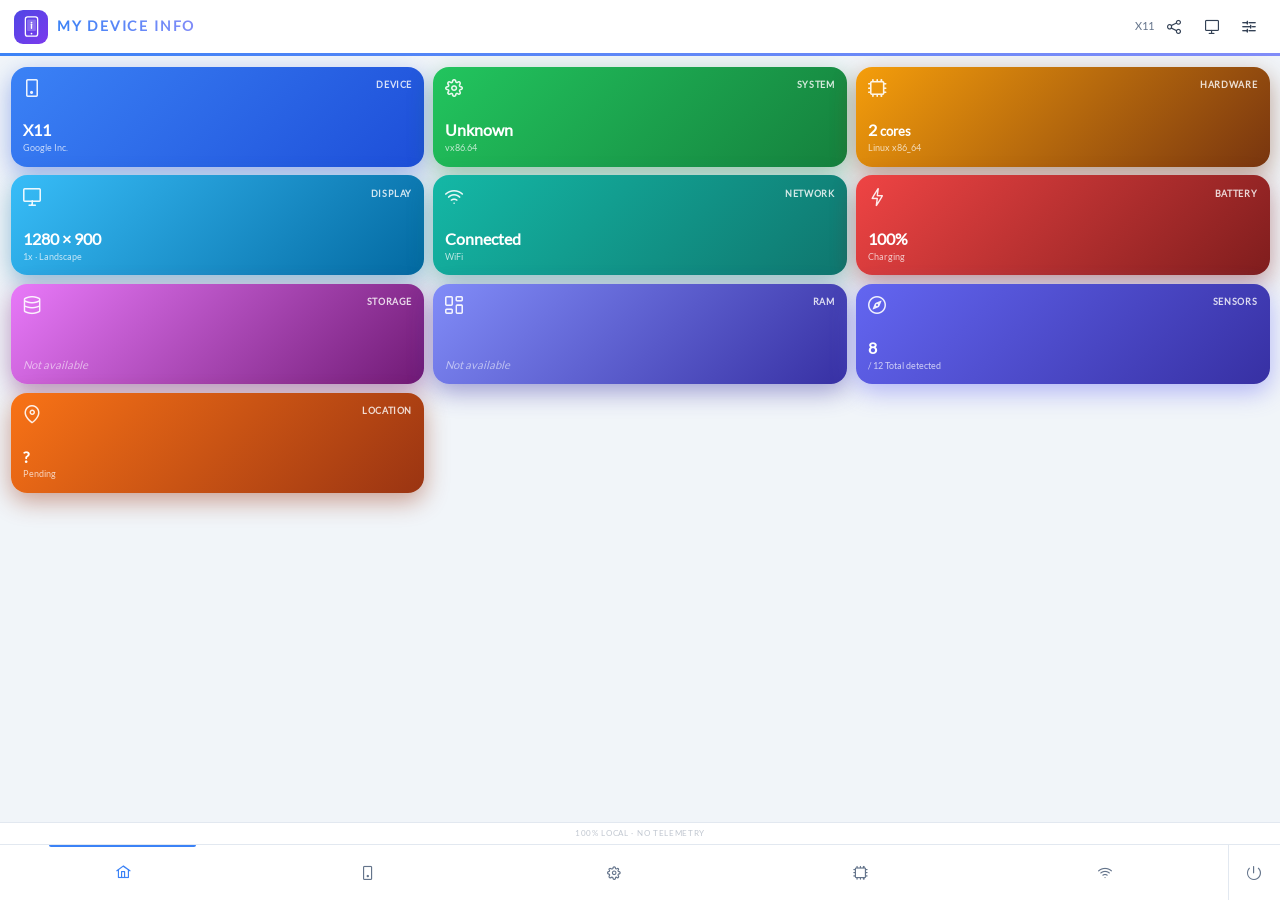
==== commit 746139f7: "My Device Info App" ====
--- a/apps/mydeviceinfo/index.html
+++ b/apps/mydeviceinfo/index.html
@@ -12,15 +12,29 @@
     <meta name="apple-mobile-web-app-capable" content="yes">
     <meta name="apple-mobile-web-app-status-bar-style" content="default">
     <meta name="apple-mobile-web-app-title" content="My Device Info">
-    <!-- SVG favicon (modern browsers) -->
-    <link rel="icon" type="image/svg+xml" href="/favicon.svg">
-    <!-- PNG fallback -->
-    <link rel="icon" type="image/png" href="/favicon.png">
-    <!-- Apple touch icon -->
-    <link rel="apple-touch-icon" href="/favicon.svg">
+    <!-- assets: paths are relative so they respect <base href> on any deployment sub-path -->
+    <link rel="icon" type="image/svg+xml" href="favicon.svg">
+    <link rel="icon" type="image/png" href="favicon.png">
+    <link rel="apple-touch-icon" href="favicon.svg">
+    <!-- GitHub Pages SPA redirect: restores the route after the root 404.html bounces here -->
+    <script>
+      (function () {
+        var r = sessionStorage.getItem('spa:redirect');
+        if (!r) return;
+        sessionStorage.removeItem('spa:redirect');
+        try {
+          var d = JSON.parse(r);
+          var base = document.querySelector('base').getAttribute('href').replace(/\/$/, '');
+          var path = d.path.replace(base, '') || '/';
+          if (path && path !== '/') {
+            history.replaceState(null, '', path + (d.search || '') + (d.hash || ''));
+          }
+        } catch (e) {}
+      })();
+    </script>
   <style>@-webkit-keyframes fa-spin{0%{-webkit-transform:rotate(0deg);transform:rotate(0)}to{-webkit-transform:rotate(359deg);transform:rotate(359deg)}}@font-face{font-family:Lato;font-style:normal;font-display:swap;font-weight:400;src:url("./media/lato-latin-ext-400-normal-ZXDJ7C2U.woff2") format("woff2"),url("./media/lato-latin-ext-400-normal-BVT6TYCW.woff") format("woff");unicode-range:U+0100-02BA,U+02BD-02C5,U+02C7-02CC,U+02CE-02D7,U+02DD-02FF,U+0304,U+0308,U+0329,U+1D00-1DBF,U+1E00-1E9F,U+1EF2-1EFF,U+2020,U+20A0-20AB,U+20AD-20C0,U+2113,U+2C60-2C7F,U+A720-A7FF}@font-face{font-family:Lato;font-style:normal;font-display:swap;font-weight:400;src:url("./media/lato-latin-400-normal-W7754I4D.woff2") format("woff2"),url("./media/lato-latin-400-normal-ZFZSROI2.woff") format("woff");unicode-range:U+0000-00FF,U+0131,U+0152-0153,U+02BB-02BC,U+02C6,U+02DA,U+02DC,U+0304,U+0308,U+0329,U+2000-206F,U+20AC,U+2122,U+2191,U+2193,U+2212,U+2215,U+FEFF,U+FFFD}:root{--primary-color:var(--p-primary-color);--primary-contrast-color:var(--p-primary-contrast-color);--text-color:var(--p-text-color);--text-color-secondary:var(--p-text-muted-color);--surface-border:var(--p-content-border-color);--surface-card:var(--p-content-background);--surface-hover:var(--p-content-hover-background);--surface-overlay:var(--p-overlay-popover-background);--transition-duration:var(--p-transition-duration);--maskbg:var(--p-mask-background);--content-border-radius:var(--p-content-border-radius);--layout-section-transition-duration:.2s;--element-transition-duration:var(--p-transition-duration);--focus-ring-width:var(--p-focus-ring-width);--focus-ring-style:var(--p-focus-ring-style);--focus-ring-color:var(--p-focus-ring-color);--focus-ring-offset:var(--p-focus-ring-offset);--focus-ring-shadow:var(--p-focus-ring-shadow)}:root{--surface-ground:var(--p-surface-100);--code-background:var(--p-surface-900);--code-color:var(--p-surface-200)}html{height:100%;font-size:14px;line-height:1.2}body{font-family:Lato,sans-serif;color:var(--text-color);background-color:var(--surface-ground);margin:0;padding:0;min-height:100%;-webkit-font-smoothing:antialiased;-moz-osx-font-smoothing:grayscale}html,body{font-family:Lato,sans-serif}html{padding-top:var(--safe-area-inset-top, env(safe-area-inset-top, 0px));padding-bottom:var(--safe-area-inset-bottom, env(safe-area-inset-bottom, 0px));padding-left:var(--safe-area-inset-left, env(safe-area-inset-left, 0px));padding-right:var(--safe-area-inset-right, env(safe-area-inset-right, 0px))}@layer properties;@layer theme,base,components,utilities;@layer theme{:root{--font-sans:ui-sans-serif, system-ui, sans-serif, "Apple Color Emoji", "Segoe UI Emoji", "Segoe UI Symbol", "Noto Color Emoji";--font-mono:ui-monospace, SFMono-Regular, Menlo, Monaco, Consolas, "Liberation Mono", "Courier New", monospace;--color-red-500:oklch(63.7% .237 25.331);--color-orange-100:oklch(95.4% .038 75.164);--color-orange-200:oklch(90.1% .076 70.697);--color-orange-400:oklch(75% .183 55.934);--color-orange-500:oklch(70.5% .213 47.604);--color-orange-700:oklch(55.3% .195 38.402);--color-yellow-100:oklch(97.3% .071 103.193);--color-yellow-200:oklch(94.5% .129 101.54);--color-yellow-500:oklch(79.5% .184 86.047);--color-yellow-700:oklch(55.4% .135 66.442);--color-green-100:oklch(96.2% .044 156.743);--color-green-400:oklch(79.2% .209 151.711);--color-green-500:oklch(72.3% .219 149.579);--color-teal-200:oklch(91% .096 180.426);--color-teal-500:oklch(70.4% .14 182.503);--color-teal-700:oklch(51.1% .096 186.391);--color-cyan-100:oklch(95.6% .045 203.388);--color-cyan-200:oklch(91.7% .08 205.041);--color-cyan-400:oklch(78.9% .154 211.53);--color-cyan-500:oklch(71.5% .143 215.221);--color-cyan-700:oklch(52% .105 223.128);--color-blue-100:oklch(93.2% .032 255.585);--color-blue-200:oklch(88.2% .059 254.128);--color-blue-400:oklch(70.7% .165 254.624);--color-blue-500:oklch(62.3% .214 259.815);--color-blue-700:oklch(48.8% .243 264.376);--color-indigo-200:oklch(87% .065 274.039);--color-indigo-700:oklch(45.7% .24 277.023);--color-purple-100:oklch(94.6% .033 307.174);--color-purple-200:oklch(90.2% .063 306.703);--color-purple-400:oklch(71.4% .203 305.504);--color-purple-500:oklch(62.7% .265 303.9);--color-purple-700:oklch(49.6% .265 301.924);--color-pink-100:oklch(94.8% .028 342.258);--color-pink-200:oklch(89.9% .061 343.231);--color-pink-400:oklch(71.8% .202 349.761);--color-pink-500:oklch(65.6% .241 354.308);--color-pink-700:oklch(52.5% .223 3.958);--color-slate-200:oklch(92.9% .013 255.508);--color-slate-700:oklch(37.2% .044 257.287);--color-gray-200:oklch(92.8% .006 264.531);--color-gray-600:oklch(44.6% .03 256.802);--color-gray-700:oklch(37.3% .034 259.733);--color-gray-900:oklch(21% .034 264.665);--color-black:#000;--color-white:#fff;--spacing:.25rem;--text-xs:.75rem;--text-xs--line-height:calc(1 / .75);--text-sm:.875rem;--text-sm--line-height:calc(1.25 / .875);--text-base:1rem;--text-base--line-height:1.5 ;--text-lg:1.125rem;--text-lg--line-height:calc(1.75 / 1.125);--text-xl:1.25rem;--text-xl--line-height:calc(1.75 / 1.25);--text-2xl:1.5rem;--text-2xl--line-height:calc(2 / 1.5);--text-3xl:1.875rem;--text-3xl--line-height:1.2 ;--text-4xl:2.25rem;--text-4xl--line-height:calc(2.5 / 2.25);--text-5xl:3rem;--text-5xl--line-height:1;--text-6xl:3.75rem;--text-6xl--line-height:1;--font-weight-light:300;--font-weight-normal:400;--font-weight-medium:500;--font-weight-semibold:600;--font-weight-bold:700;--leading-tight:1.25;--leading-normal:1.5;--ease-in-out:cubic-bezier(.4, 0, .2, 1);--default-transition-duration:.15s;--default-transition-timing-function:cubic-bezier(.4, 0, .2, 1);--default-font-family:var(--font-sans);--default-mono-font-family:var(--font-mono)}}@layer base{*,:after,:before{box-sizing:border-box;margin:0;padding:0;border:0 solid}html{line-height:1.5;-webkit-text-size-adjust:100%;tab-size:4;font-family:var(--default-font-family, ui-sans-serif, system-ui, sans-serif, "Apple Color Emoji", "Segoe UI Emoji", "Segoe UI Symbol", "Noto Color Emoji");font-feature-settings:var(--default-font-feature-settings, normal);font-variation-settings:var(--default-font-variation-settings, normal);-webkit-tap-highlight-color:transparent}}@layer utilities{}@layer base{*,:after,:before{border-color:var(--color-gray-200, currentcolor)}}@property --tw-rotate-x{syntax:"*";inherits:false;}@property --tw-rotate-y{syntax:"*";inherits:false;}@property --tw-rotate-z{syntax:"*";inherits:false;}@property --tw-skew-x{syntax:"*";inherits:false;}@property --tw-skew-y{syntax:"*";inherits:false;}@property --tw-border-style{syntax:"*";inherits:false;initial-value:solid;}@property --tw-leading{syntax:"*";inherits:false;}@property --tw-font-weight{syntax:"*";inherits:false;}@property --tw-shadow{syntax:"*";inherits:false;initial-value:0 0 #0000;}@property --tw-shadow-color{syntax:"*";inherits:false;}@property --tw-shadow-alpha{syntax:"<percentage>";inherits:false;initial-value:100%;}@property --tw-inset-shadow{syntax:"*";inherits:false;initial-value:0 0 #0000;}@property --tw-inset-shadow-color{syntax:"*";inherits:false;}@property --tw-inset-shadow-alpha{syntax:"<percentage>";inherits:false;initial-value:100%;}@property --tw-ring-color{syntax:"*";inherits:false;}@property --tw-ring-shadow{syntax:"*";inherits:false;initial-value:0 0 #0000;}@property --tw-inset-ring-color{syntax:"*";inherits:false;}@property --tw-inset-ring-shadow{syntax:"*";inherits:false;initial-value:0 0 #0000;}@property --tw-ring-inset{syntax:"*";inherits:false;}@property --tw-ring-offset-width{syntax:"<length>";inherits:false;initial-value:0px;}@property --tw-ring-offset-color{syntax:"*";inherits:false;initial-value:#fff;}@property --tw-ring-offset-shadow{syntax:"*";inherits:false;initial-value:0 0 #0000;}@property --tw-outline-style{syntax:"*";inherits:false;initial-value:solid;}@property --tw-blur{syntax:"*";inherits:false;}@property --tw-brightness{syntax:"*";inherits:false;}@property --tw-contrast{syntax:"*";inherits:false;}@property --tw-grayscale{syntax:"*";inherits:false;}@property --tw-hue-rotate{syntax:"*";inherits:false;}@property --tw-invert{syntax:"*";inherits:false;}@property --tw-opacity{syntax:"*";inherits:false;}@property --tw-saturate{syntax:"*";inherits:false;}@property --tw-sepia{syntax:"*";inherits:false;}@property --tw-drop-shadow{syntax:"*";inherits:false;}@property --tw-drop-shadow-color{syntax:"*";inherits:false;}@property --tw-drop-shadow-alpha{syntax:"<percentage>";inherits:false;initial-value:100%;}@property --tw-drop-shadow-size{syntax:"*";inherits:false;}@property --tw-duration{syntax:"*";inherits:false;}@property --tw-ease{syntax:"*";inherits:false;}@layer properties{@supports ((-webkit-hyphens: none) and (not (margin-trim: inline))) or ((-moz-orient: inline) and (not (color:rgb(from red r g b)))){*,:before,:after{--tw-rotate-x:initial;--tw-rotate-y:initial;--tw-rotate-z:initial;--tw-skew-x:initial;--tw-skew-y:initial;--tw-border-style:solid;--tw-leading:initial;--tw-font-weight:initial;--tw-shadow:0 0 #0000;--tw-shadow-color:initial;--tw-shadow-alpha:100%;--tw-inset-shadow:0 0 #0000;--tw-inset-shadow-color:initial;--tw-inset-shadow-alpha:100%;--tw-ring-color:initial;--tw-ring-shadow:0 0 #0000;--tw-inset-ring-color:initial;--tw-inset-ring-shadow:0 0 #0000;--tw-ring-inset:initial;--tw-ring-offset-width:0px;--tw-ring-offset-color:#fff;--tw-ring-offset-shadow:0 0 #0000;--tw-outline-style:solid;--tw-blur:initial;--tw-brightness:initial;--tw-contrast:initial;--tw-grayscale:initial;--tw-hue-rotate:initial;--tw-invert:initial;--tw-opacity:initial;--tw-saturate:initial;--tw-sepia:initial;--tw-drop-shadow:initial;--tw-drop-shadow-color:initial;--tw-drop-shadow-alpha:100%;--tw-drop-shadow-size:initial;--tw-duration:initial;--tw-ease:initial}}}</style><link rel="stylesheet" href="styles-S4NIDXX3.css" media="print" onload="this.media='all'"><noscript><link rel="stylesheet" href="styles-S4NIDXX3.css"></noscript></head>
 
   <body>
     <app-root></app-root>
-  <link rel="modulepreload" href="chunk-CVBGTR4T.js"><link rel="modulepreload" href="chunk-3IIKXP7F.js"><link rel="modulepreload" href="chunk-BNWVBHRD.js"><link rel="modulepreload" href="chunk-BEXS6K7W.js"><link rel="modulepreload" href="chunk-7OWGICP5.js"><link rel="modulepreload" href="chunk-EM7UZA3R.js"><link rel="modulepreload" href="chunk-BDBRO3OK.js"><link rel="modulepreload" href="chunk-G57JJRFB.js"><link rel="modulepreload" href="chunk-CDPX6FDL.js"><link rel="modulepreload" href="chunk-CHUXOEQ6.js"><script src="main-OBXZIPON.js" type="module"></script></body>
+  <link rel="modulepreload" href="chunk-CVBGTR4T.js"><link rel="modulepreload" href="chunk-5FINJHDS.js"><link rel="modulepreload" href="chunk-BNWVBHRD.js"><link rel="modulepreload" href="chunk-BEXS6K7W.js"><link rel="modulepreload" href="chunk-7OWGICP5.js"><link rel="modulepreload" href="chunk-EM7UZA3R.js"><link rel="modulepreload" href="chunk-BDBRO3OK.js"><link rel="modulepreload" href="chunk-G57JJRFB.js"><link rel="modulepreload" href="chunk-CDPX6FDL.js"><link rel="modulepreload" href="chunk-CHUXOEQ6.js"><script src="main-LW2VLFWF.js" type="module"></script></body>
 </html>
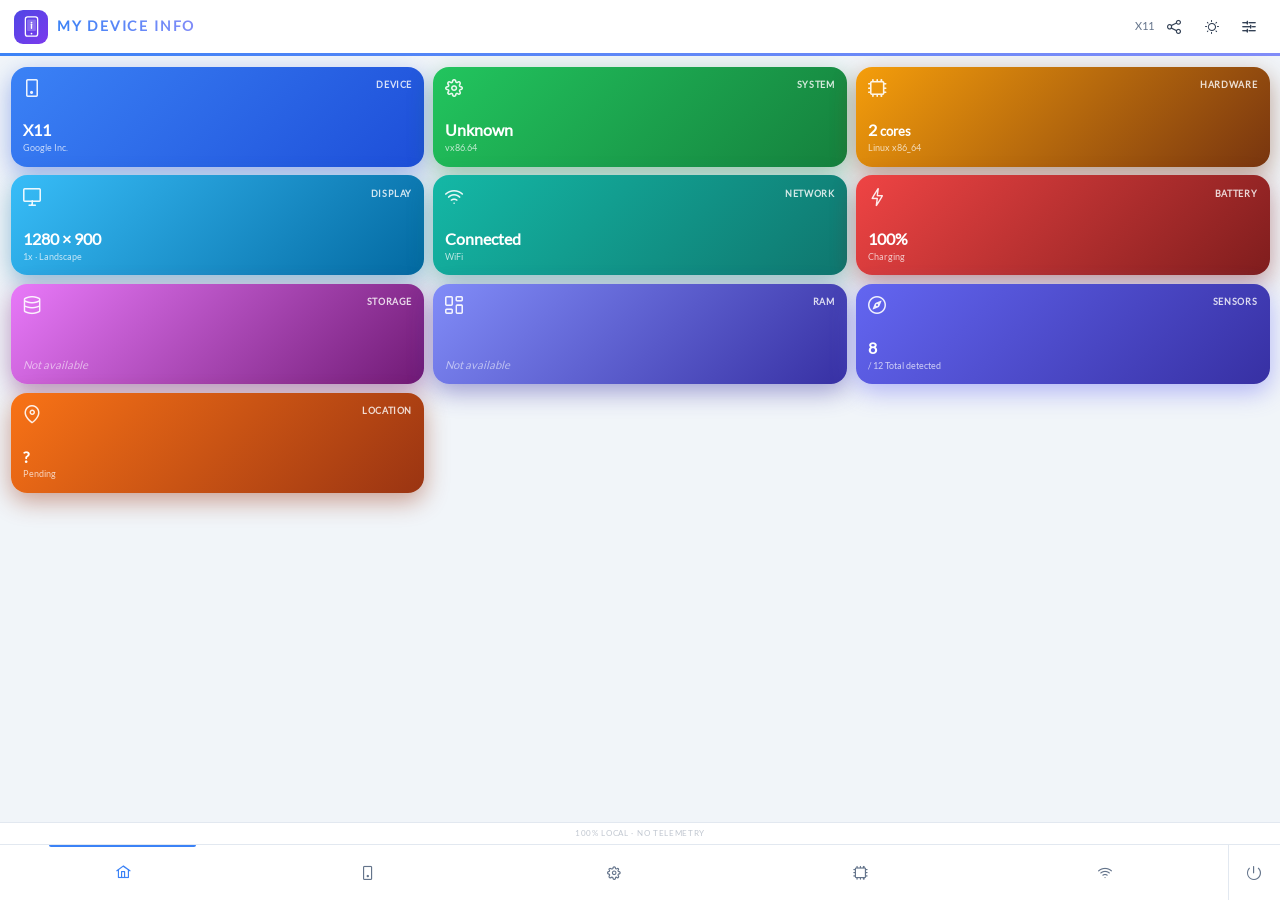
==== commit f94e679a: "My Device Info App" ====
--- a/apps/mydeviceinfo/index.html
+++ b/apps/mydeviceinfo/index.html
@@ -12,29 +12,11 @@
     <meta name="apple-mobile-web-app-capable" content="yes">
     <meta name="apple-mobile-web-app-status-bar-style" content="default">
     <meta name="apple-mobile-web-app-title" content="My Device Info">
-    <!-- assets: paths are relative so they respect <base href> on any deployment sub-path -->
     <link rel="icon" type="image/svg+xml" href="favicon.svg">
     <link rel="icon" type="image/png" href="favicon.png">
     <link rel="apple-touch-icon" href="favicon.svg">
-    <!-- GitHub Pages SPA redirect: restores the route after the root 404.html bounces here -->
-    <script>
-      (function () {
-        var r = sessionStorage.getItem('spa:redirect');
-        if (!r) return;
-        sessionStorage.removeItem('spa:redirect');
-        try {
-          var d = JSON.parse(r);
-          var base = document.querySelector('base').getAttribute('href').replace(/\/$/, '');
-          var path = d.path.replace(base, '') || '/';
-          if (path && path !== '/') {
-            history.replaceState(null, '', path + (d.search || '') + (d.hash || ''));
-          }
-        } catch (e) {}
-      })();
-    </script>
-  <style>@-webkit-keyframes fa-spin{0%{-webkit-transform:rotate(0deg);transform:rotate(0)}to{-webkit-transform:rotate(359deg);transform:rotate(359deg)}}@font-face{font-family:Lato;font-style:normal;font-display:swap;font-weight:400;src:url("./media/lato-latin-ext-400-normal-ZXDJ7C2U.woff2") format("woff2"),url("./media/lato-latin-ext-400-normal-BVT6TYCW.woff") format("woff");unicode-range:U+0100-02BA,U+02BD-02C5,U+02C7-02CC,U+02CE-02D7,U+02DD-02FF,U+0304,U+0308,U+0329,U+1D00-1DBF,U+1E00-1E9F,U+1EF2-1EFF,U+2020,U+20A0-20AB,U+20AD-20C0,U+2113,U+2C60-2C7F,U+A720-A7FF}@font-face{font-family:Lato;font-style:normal;font-display:swap;font-weight:400;src:url("./media/lato-latin-400-normal-W7754I4D.woff2") format("woff2"),url("./media/lato-latin-400-normal-ZFZSROI2.woff") format("woff");unicode-range:U+0000-00FF,U+0131,U+0152-0153,U+02BB-02BC,U+02C6,U+02DA,U+02DC,U+0304,U+0308,U+0329,U+2000-206F,U+20AC,U+2122,U+2191,U+2193,U+2212,U+2215,U+FEFF,U+FFFD}:root{--primary-color:var(--p-primary-color);--primary-contrast-color:var(--p-primary-contrast-color);--text-color:var(--p-text-color);--text-color-secondary:var(--p-text-muted-color);--surface-border:var(--p-content-border-color);--surface-card:var(--p-content-background);--surface-hover:var(--p-content-hover-background);--surface-overlay:var(--p-overlay-popover-background);--transition-duration:var(--p-transition-duration);--maskbg:var(--p-mask-background);--content-border-radius:var(--p-content-border-radius);--layout-section-transition-duration:.2s;--element-transition-duration:var(--p-transition-duration);--focus-ring-width:var(--p-focus-ring-width);--focus-ring-style:var(--p-focus-ring-style);--focus-ring-color:var(--p-focus-ring-color);--focus-ring-offset:var(--p-focus-ring-offset);--focus-ring-shadow:var(--p-focus-ring-shadow)}:root{--surface-ground:var(--p-surface-100);--code-background:var(--p-surface-900);--code-color:var(--p-surface-200)}html{height:100%;font-size:14px;line-height:1.2}body{font-family:Lato,sans-serif;color:var(--text-color);background-color:var(--surface-ground);margin:0;padding:0;min-height:100%;-webkit-font-smoothing:antialiased;-moz-osx-font-smoothing:grayscale}html,body{font-family:Lato,sans-serif}html{padding-top:var(--safe-area-inset-top, env(safe-area-inset-top, 0px));padding-bottom:var(--safe-area-inset-bottom, env(safe-area-inset-bottom, 0px));padding-left:var(--safe-area-inset-left, env(safe-area-inset-left, 0px));padding-right:var(--safe-area-inset-right, env(safe-area-inset-right, 0px))}@layer properties;@layer theme,base,components,utilities;@layer theme{:root{--font-sans:ui-sans-serif, system-ui, sans-serif, "Apple Color Emoji", "Segoe UI Emoji", "Segoe UI Symbol", "Noto Color Emoji";--font-mono:ui-monospace, SFMono-Regular, Menlo, Monaco, Consolas, "Liberation Mono", "Courier New", monospace;--color-red-500:oklch(63.7% .237 25.331);--color-orange-100:oklch(95.4% .038 75.164);--color-orange-200:oklch(90.1% .076 70.697);--color-orange-400:oklch(75% .183 55.934);--color-orange-500:oklch(70.5% .213 47.604);--color-orange-700:oklch(55.3% .195 38.402);--color-yellow-100:oklch(97.3% .071 103.193);--color-yellow-200:oklch(94.5% .129 101.54);--color-yellow-500:oklch(79.5% .184 86.047);--color-yellow-700:oklch(55.4% .135 66.442);--color-green-100:oklch(96.2% .044 156.743);--color-green-400:oklch(79.2% .209 151.711);--color-green-500:oklch(72.3% .219 149.579);--color-teal-200:oklch(91% .096 180.426);--color-teal-500:oklch(70.4% .14 182.503);--color-teal-700:oklch(51.1% .096 186.391);--color-cyan-100:oklch(95.6% .045 203.388);--color-cyan-200:oklch(91.7% .08 205.041);--color-cyan-400:oklch(78.9% .154 211.53);--color-cyan-500:oklch(71.5% .143 215.221);--color-cyan-700:oklch(52% .105 223.128);--color-blue-100:oklch(93.2% .032 255.585);--color-blue-200:oklch(88.2% .059 254.128);--color-blue-400:oklch(70.7% .165 254.624);--color-blue-500:oklch(62.3% .214 259.815);--color-blue-700:oklch(48.8% .243 264.376);--color-indigo-200:oklch(87% .065 274.039);--color-indigo-700:oklch(45.7% .24 277.023);--color-purple-100:oklch(94.6% .033 307.174);--color-purple-200:oklch(90.2% .063 306.703);--color-purple-400:oklch(71.4% .203 305.504);--color-purple-500:oklch(62.7% .265 303.9);--color-purple-700:oklch(49.6% .265 301.924);--color-pink-100:oklch(94.8% .028 342.258);--color-pink-200:oklch(89.9% .061 343.231);--color-pink-400:oklch(71.8% .202 349.761);--color-pink-500:oklch(65.6% .241 354.308);--color-pink-700:oklch(52.5% .223 3.958);--color-slate-200:oklch(92.9% .013 255.508);--color-slate-700:oklch(37.2% .044 257.287);--color-gray-200:oklch(92.8% .006 264.531);--color-gray-600:oklch(44.6% .03 256.802);--color-gray-700:oklch(37.3% .034 259.733);--color-gray-900:oklch(21% .034 264.665);--color-black:#000;--color-white:#fff;--spacing:.25rem;--text-xs:.75rem;--text-xs--line-height:calc(1 / .75);--text-sm:.875rem;--text-sm--line-height:calc(1.25 / .875);--text-base:1rem;--text-base--line-height:1.5 ;--text-lg:1.125rem;--text-lg--line-height:calc(1.75 / 1.125);--text-xl:1.25rem;--text-xl--line-height:calc(1.75 / 1.25);--text-2xl:1.5rem;--text-2xl--line-height:calc(2 / 1.5);--text-3xl:1.875rem;--text-3xl--line-height:1.2 ;--text-4xl:2.25rem;--text-4xl--line-height:calc(2.5 / 2.25);--text-5xl:3rem;--text-5xl--line-height:1;--text-6xl:3.75rem;--text-6xl--line-height:1;--font-weight-light:300;--font-weight-normal:400;--font-weight-medium:500;--font-weight-semibold:600;--font-weight-bold:700;--leading-tight:1.25;--leading-normal:1.5;--ease-in-out:cubic-bezier(.4, 0, .2, 1);--default-transition-duration:.15s;--default-transition-timing-function:cubic-bezier(.4, 0, .2, 1);--default-font-family:var(--font-sans);--default-mono-font-family:var(--font-mono)}}@layer base{*,:after,:before{box-sizing:border-box;margin:0;padding:0;border:0 solid}html{line-height:1.5;-webkit-text-size-adjust:100%;tab-size:4;font-family:var(--default-font-family, ui-sans-serif, system-ui, sans-serif, "Apple Color Emoji", "Segoe UI Emoji", "Segoe UI Symbol", "Noto Color Emoji");font-feature-settings:var(--default-font-feature-settings, normal);font-variation-settings:var(--default-font-variation-settings, normal);-webkit-tap-highlight-color:transparent}}@layer utilities{}@layer base{*,:after,:before{border-color:var(--color-gray-200, currentcolor)}}@property --tw-rotate-x{syntax:"*";inherits:false;}@property --tw-rotate-y{syntax:"*";inherits:false;}@property --tw-rotate-z{syntax:"*";inherits:false;}@property --tw-skew-x{syntax:"*";inherits:false;}@property --tw-skew-y{syntax:"*";inherits:false;}@property --tw-border-style{syntax:"*";inherits:false;initial-value:solid;}@property --tw-leading{syntax:"*";inherits:false;}@property --tw-font-weight{syntax:"*";inherits:false;}@property --tw-shadow{syntax:"*";inherits:false;initial-value:0 0 #0000;}@property --tw-shadow-color{syntax:"*";inherits:false;}@property --tw-shadow-alpha{syntax:"<percentage>";inherits:false;initial-value:100%;}@property --tw-inset-shadow{syntax:"*";inherits:false;initial-value:0 0 #0000;}@property --tw-inset-shadow-color{syntax:"*";inherits:false;}@property --tw-inset-shadow-alpha{syntax:"<percentage>";inherits:false;initial-value:100%;}@property --tw-ring-color{syntax:"*";inherits:false;}@property --tw-ring-shadow{syntax:"*";inherits:false;initial-value:0 0 #0000;}@property --tw-inset-ring-color{syntax:"*";inherits:false;}@property --tw-inset-ring-shadow{syntax:"*";inherits:false;initial-value:0 0 #0000;}@property --tw-ring-inset{syntax:"*";inherits:false;}@property --tw-ring-offset-width{syntax:"<length>";inherits:false;initial-value:0px;}@property --tw-ring-offset-color{syntax:"*";inherits:false;initial-value:#fff;}@property --tw-ring-offset-shadow{syntax:"*";inherits:false;initial-value:0 0 #0000;}@property --tw-outline-style{syntax:"*";inherits:false;initial-value:solid;}@property --tw-blur{syntax:"*";inherits:false;}@property --tw-brightness{syntax:"*";inherits:false;}@property --tw-contrast{syntax:"*";inherits:false;}@property --tw-grayscale{syntax:"*";inherits:false;}@property --tw-hue-rotate{syntax:"*";inherits:false;}@property --tw-invert{syntax:"*";inherits:false;}@property --tw-opacity{syntax:"*";inherits:false;}@property --tw-saturate{syntax:"*";inherits:false;}@property --tw-sepia{syntax:"*";inherits:false;}@property --tw-drop-shadow{syntax:"*";inherits:false;}@property --tw-drop-shadow-color{syntax:"*";inherits:false;}@property --tw-drop-shadow-alpha{syntax:"<percentage>";inherits:false;initial-value:100%;}@property --tw-drop-shadow-size{syntax:"*";inherits:false;}@property --tw-duration{syntax:"*";inherits:false;}@property --tw-ease{syntax:"*";inherits:false;}@layer properties{@supports ((-webkit-hyphens: none) and (not (margin-trim: inline))) or ((-moz-orient: inline) and (not (color:rgb(from red r g b)))){*,:before,:after{--tw-rotate-x:initial;--tw-rotate-y:initial;--tw-rotate-z:initial;--tw-skew-x:initial;--tw-skew-y:initial;--tw-border-style:solid;--tw-leading:initial;--tw-font-weight:initial;--tw-shadow:0 0 #0000;--tw-shadow-color:initial;--tw-shadow-alpha:100%;--tw-inset-shadow:0 0 #0000;--tw-inset-shadow-color:initial;--tw-inset-shadow-alpha:100%;--tw-ring-color:initial;--tw-ring-shadow:0 0 #0000;--tw-inset-ring-color:initial;--tw-inset-ring-shadow:0 0 #0000;--tw-ring-inset:initial;--tw-ring-offset-width:0px;--tw-ring-offset-color:#fff;--tw-ring-offset-shadow:0 0 #0000;--tw-outline-style:solid;--tw-blur:initial;--tw-brightness:initial;--tw-contrast:initial;--tw-grayscale:initial;--tw-hue-rotate:initial;--tw-invert:initial;--tw-opacity:initial;--tw-saturate:initial;--tw-sepia:initial;--tw-drop-shadow:initial;--tw-drop-shadow-color:initial;--tw-drop-shadow-alpha:100%;--tw-drop-shadow-size:initial;--tw-duration:initial;--tw-ease:initial}}}</style><link rel="stylesheet" href="styles-S4NIDXX3.css" media="print" onload="this.media='all'"><noscript><link rel="stylesheet" href="styles-S4NIDXX3.css"></noscript></head>
-
+  <style>@-webkit-keyframes fa-spin{0%{-webkit-transform:rotate(0deg);transform:rotate(0)}to{-webkit-transform:rotate(359deg);transform:rotate(359deg)}}@font-face{font-family:Lato;font-style:normal;font-display:swap;font-weight:400;src:url("./media/lato-latin-ext-400-normal-ZXDJ7C2U.woff2") format("woff2"),url("./media/lato-latin-ext-400-normal-BVT6TYCW.woff") format("woff");unicode-range:U+0100-02BA,U+02BD-02C5,U+02C7-02CC,U+02CE-02D7,U+02DD-02FF,U+0304,U+0308,U+0329,U+1D00-1DBF,U+1E00-1E9F,U+1EF2-1EFF,U+2020,U+20A0-20AB,U+20AD-20C0,U+2113,U+2C60-2C7F,U+A720-A7FF}@font-face{font-family:Lato;font-style:normal;font-display:swap;font-weight:400;src:url("./media/lato-latin-400-normal-W7754I4D.woff2") format("woff2"),url("./media/lato-latin-400-normal-ZFZSROI2.woff") format("woff");unicode-range:U+0000-00FF,U+0131,U+0152-0153,U+02BB-02BC,U+02C6,U+02DA,U+02DC,U+0304,U+0308,U+0329,U+2000-206F,U+20AC,U+2122,U+2191,U+2193,U+2212,U+2215,U+FEFF,U+FFFD}:root{--primary-color:var(--p-primary-color);--primary-contrast-color:var(--p-primary-contrast-color);--text-color:var(--p-text-color);--text-color-secondary:var(--p-text-muted-color);--surface-border:var(--p-content-border-color);--surface-card:var(--p-content-background);--surface-hover:var(--p-content-hover-background);--surface-overlay:var(--p-overlay-popover-background);--transition-duration:var(--p-transition-duration);--maskbg:var(--p-mask-background);--content-border-radius:var(--p-content-border-radius);--layout-section-transition-duration:.2s;--element-transition-duration:var(--p-transition-duration);--focus-ring-width:var(--p-focus-ring-width);--focus-ring-style:var(--p-focus-ring-style);--focus-ring-color:var(--p-focus-ring-color);--focus-ring-offset:var(--p-focus-ring-offset);--focus-ring-shadow:var(--p-focus-ring-shadow)}:root{--surface-ground:var(--p-surface-100);--code-background:var(--p-surface-900);--code-color:var(--p-surface-200)}html{height:100%;font-size:14px;line-height:1.2}body{font-family:Lato,sans-serif;color:var(--text-color);background-color:var(--surface-ground);margin:0;padding:0;min-height:100%;-webkit-font-smoothing:antialiased;-moz-osx-font-smoothing:grayscale}html,body{font-family:Lato,sans-serif}html{padding-top:var(--safe-area-inset-top, env(safe-area-inset-top, 0px));padding-bottom:var(--safe-area-inset-bottom, env(safe-area-inset-bottom, 0px));padding-left:var(--safe-area-inset-left, env(safe-area-inset-left, 0px));padding-right:var(--safe-area-inset-right, env(safe-area-inset-right, 0px))}@layer properties;@layer theme,base,components,utilities;@layer theme{:root{--font-sans:ui-sans-serif, system-ui, sans-serif, "Apple Color Emoji", "Segoe UI Emoji", "Segoe UI Symbol", "Noto Color Emoji";--font-mono:ui-monospace, SFMono-Regular, Menlo, Monaco, Consolas, "Liberation Mono", "Courier New", monospace;--color-red-500:oklch(63.7% .237 25.331);--color-orange-100:oklch(95.4% .038 75.164);--color-orange-200:oklch(90.1% .076 70.697);--color-orange-400:oklch(75% .183 55.934);--color-orange-500:oklch(70.5% .213 47.604);--color-orange-700:oklch(55.3% .195 38.402);--color-yellow-100:oklch(97.3% .071 103.193);--color-yellow-200:oklch(94.5% .129 101.54);--color-yellow-500:oklch(79.5% .184 86.047);--color-yellow-700:oklch(55.4% .135 66.442);--color-green-100:oklch(96.2% .044 156.743);--color-green-400:oklch(79.2% .209 151.711);--color-green-500:oklch(72.3% .219 149.579);--color-teal-200:oklch(91% .096 180.426);--color-teal-500:oklch(70.4% .14 182.503);--color-teal-700:oklch(51.1% .096 186.391);--color-cyan-100:oklch(95.6% .045 203.388);--color-cyan-200:oklch(91.7% .08 205.041);--color-cyan-400:oklch(78.9% .154 211.53);--color-cyan-500:oklch(71.5% .143 215.221);--color-cyan-700:oklch(52% .105 223.128);--color-blue-100:oklch(93.2% .032 255.585);--color-blue-200:oklch(88.2% .059 254.128);--color-blue-400:oklch(70.7% .165 254.624);--color-blue-500:oklch(62.3% .214 259.815);--color-blue-700:oklch(48.8% .243 264.376);--color-indigo-200:oklch(87% .065 274.039);--color-indigo-700:oklch(45.7% .24 277.023);--color-purple-100:oklch(94.6% .033 307.174);--color-purple-200:oklch(90.2% .063 306.703);--color-purple-400:oklch(71.4% .203 305.504);--color-purple-500:oklch(62.7% .265 303.9);--color-purple-700:oklch(49.6% .265 301.924);--color-pink-100:oklch(94.8% .028 342.258);--color-pink-200:oklch(89.9% .061 343.231);--color-pink-400:oklch(71.8% .202 349.761);--color-pink-500:oklch(65.6% .241 354.308);--color-pink-700:oklch(52.5% .223 3.958);--color-slate-200:oklch(92.9% .013 255.508);--color-slate-700:oklch(37.2% .044 257.287);--color-gray-200:oklch(92.8% .006 264.531);--color-gray-600:oklch(44.6% .03 256.802);--color-gray-700:oklch(37.3% .034 259.733);--color-gray-900:oklch(21% .034 264.665);--color-black:#000;--color-white:#fff;--spacing:.25rem;--text-xs:.75rem;--text-xs--line-height:calc(1 / .75);--text-sm:.875rem;--text-sm--line-height:calc(1.25 / .875);--text-base:1rem;--text-base--line-height:1.5 ;--text-lg:1.125rem;--text-lg--line-height:calc(1.75 / 1.125);--text-xl:1.25rem;--text-xl--line-height:calc(1.75 / 1.25);--text-2xl:1.5rem;--text-2xl--line-height:calc(2 / 1.5);--text-3xl:1.875rem;--text-3xl--line-height:1.2 ;--text-4xl:2.25rem;--text-4xl--line-height:calc(2.5 / 2.25);--text-5xl:3rem;--text-5xl--line-height:1;--text-6xl:3.75rem;--text-6xl--line-height:1;--font-weight-light:300;--font-weight-normal:400;--font-weight-medium:500;--font-weight-semibold:600;--font-weight-bold:700;--leading-tight:1.25;--leading-normal:1.5;--ease-in-out:cubic-bezier(.4, 0, .2, 1);--default-transition-duration:.15s;--default-transition-timing-function:cubic-bezier(.4, 0, .2, 1);--default-font-family:var(--font-sans);--default-mono-font-family:var(--font-mono)}}@layer base{*,:after,:before{box-sizing:border-box;margin:0;padding:0;border:0 solid}html{line-height:1.5;-webkit-text-size-adjust:100%;tab-size:4;font-family:var(--default-font-family, ui-sans-serif, system-ui, sans-serif, "Apple Color Emoji", "Segoe UI Emoji", "Segoe UI Symbol", "Noto Color Emoji");font-feature-settings:var(--default-font-feature-settings, normal);font-variation-settings:var(--default-font-variation-settings, normal);-webkit-tap-highlight-color:transparent}}@layer utilities{}@layer base{*,:after,:before{border-color:var(--color-gray-200, currentcolor)}}@property --tw-rotate-x{syntax:"*";inherits:false;}@property --tw-rotate-y{syntax:"*";inherits:false;}@property --tw-rotate-z{syntax:"*";inherits:false;}@property --tw-skew-x{syntax:"*";inherits:false;}@property --tw-skew-y{syntax:"*";inherits:false;}@property --tw-border-style{syntax:"*";inherits:false;initial-value:solid;}@property --tw-leading{syntax:"*";inherits:false;}@property --tw-font-weight{syntax:"*";inherits:false;}@property --tw-shadow{syntax:"*";inherits:false;initial-value:0 0 #0000;}@property --tw-shadow-color{syntax:"*";inherits:false;}@property --tw-shadow-alpha{syntax:"<percentage>";inherits:false;initial-value:100%;}@property --tw-inset-shadow{syntax:"*";inherits:false;initial-value:0 0 #0000;}@property --tw-inset-shadow-color{syntax:"*";inherits:false;}@property --tw-inset-shadow-alpha{syntax:"<percentage>";inherits:false;initial-value:100%;}@property --tw-ring-color{syntax:"*";inherits:false;}@property --tw-ring-shadow{syntax:"*";inherits:false;initial-value:0 0 #0000;}@property --tw-inset-ring-color{syntax:"*";inherits:false;}@property --tw-inset-ring-shadow{syntax:"*";inherits:false;initial-value:0 0 #0000;}@property --tw-ring-inset{syntax:"*";inherits:false;}@property --tw-ring-offset-width{syntax:"<length>";inherits:false;initial-value:0px;}@property --tw-ring-offset-color{syntax:"*";inherits:false;initial-value:#fff;}@property --tw-ring-offset-shadow{syntax:"*";inherits:false;initial-value:0 0 #0000;}@property --tw-outline-style{syntax:"*";inherits:false;initial-value:solid;}@property --tw-blur{syntax:"*";inherits:false;}@property --tw-brightness{syntax:"*";inherits:false;}@property --tw-contrast{syntax:"*";inherits:false;}@property --tw-grayscale{syntax:"*";inherits:false;}@property --tw-hue-rotate{syntax:"*";inherits:false;}@property --tw-invert{syntax:"*";inherits:false;}@property --tw-opacity{syntax:"*";inherits:false;}@property --tw-saturate{syntax:"*";inherits:false;}@property --tw-sepia{syntax:"*";inherits:false;}@property --tw-drop-shadow{syntax:"*";inherits:false;}@property --tw-drop-shadow-color{syntax:"*";inherits:false;}@property --tw-drop-shadow-alpha{syntax:"<percentage>";inherits:false;initial-value:100%;}@property --tw-drop-shadow-size{syntax:"*";inherits:false;}@property --tw-duration{syntax:"*";inherits:false;}@property --tw-ease{syntax:"*";inherits:false;}@layer properties{@supports ((-webkit-hyphens: none) and (not (margin-trim: inline))) or ((-moz-orient: inline) and (not (color:rgb(from red r g b)))){*,:before,:after{--tw-rotate-x:initial;--tw-rotate-y:initial;--tw-rotate-z:initial;--tw-skew-x:initial;--tw-skew-y:initial;--tw-border-style:solid;--tw-leading:initial;--tw-font-weight:initial;--tw-shadow:0 0 #0000;--tw-shadow-color:initial;--tw-shadow-alpha:100%;--tw-inset-shadow:0 0 #0000;--tw-inset-shadow-color:initial;--tw-inset-shadow-alpha:100%;--tw-ring-color:initial;--tw-ring-shadow:0 0 #0000;--tw-inset-ring-color:initial;--tw-inset-ring-shadow:0 0 #0000;--tw-ring-inset:initial;--tw-ring-offset-width:0px;--tw-ring-offset-color:#fff;--tw-ring-offset-shadow:0 0 #0000;--tw-outline-style:solid;--tw-blur:initial;--tw-brightness:initial;--tw-contrast:initial;--tw-grayscale:initial;--tw-hue-rotate:initial;--tw-invert:initial;--tw-opacity:initial;--tw-saturate:initial;--tw-sepia:initial;--tw-drop-shadow:initial;--tw-drop-shadow-color:initial;--tw-drop-shadow-alpha:100%;--tw-drop-shadow-size:initial;--tw-duration:initial;--tw-ease:initial}}}</style><link rel="stylesheet" href="styles-WH6HPGJR.css" media="print" onload="this.media='all'"><noscript><link rel="stylesheet" href="styles-WH6HPGJR.css"></noscript><script>(function(){var r=new URLSearchParams(location.search).get('r');if(!r)return;history.replaceState(null,'',decodeURIComponent(r));})()</script></head>
   <body>
     <app-root></app-root>
-  <link rel="modulepreload" href="chunk-CVBGTR4T.js"><link rel="modulepreload" href="chunk-5FINJHDS.js"><link rel="modulepreload" href="chunk-BNWVBHRD.js"><link rel="modulepreload" href="chunk-BEXS6K7W.js"><link rel="modulepreload" href="chunk-7OWGICP5.js"><link rel="modulepreload" href="chunk-EM7UZA3R.js"><link rel="modulepreload" href="chunk-BDBRO3OK.js"><link rel="modulepreload" href="chunk-G57JJRFB.js"><link rel="modulepreload" href="chunk-CDPX6FDL.js"><link rel="modulepreload" href="chunk-CHUXOEQ6.js"><script src="main-LW2VLFWF.js" type="module"></script></body>
+  <link rel="modulepreload" href="chunk-CVBGTR4T.js"><link rel="modulepreload" href="chunk-U6SVM4IL.js"><link rel="modulepreload" href="chunk-I3ZN62VF.js"><link rel="modulepreload" href="chunk-PTBYPVSA.js"><link rel="modulepreload" href="chunk-LNQBINMC.js"><link rel="modulepreload" href="chunk-A7WNJEET.js"><link rel="modulepreload" href="chunk-DKL7JFWM.js"><link rel="modulepreload" href="chunk-IV3ENTBV.js"><link rel="modulepreload" href="chunk-E2V37EBM.js"><link rel="modulepreload" href="chunk-CHUXOEQ6.js"><script src="main-HU252GHL.js" type="module"></script></body>
 </html>
--- a/apps/mydeviceinfo/styles-WH6HPGJR.css
+++ b/apps/mydeviceinfo/styles-WH6HPGJR.css
@@ -0,0 +1 @@
+@font-face{font-family:primeicons;font-display:block;src:url("./media/primeicons-RSSEDYLY.eot");src:url("./media/primeicons-RSSEDYLY.eot?#iefix") format("embedded-opentype"),url("./media/primeicons-4GST5W3O.woff2") format("woff2"),url("./media/primeicons-P53SE5CV.woff") format("woff"),url("./media/primeicons-GEFHGEHP.ttf") format("truetype"),url("./media/primeicons-DHQU4SEP.svg?#primeicons") format("svg");font-weight:400;font-style:normal}.pi{font-family:primeicons;speak:none;font-style:normal;font-weight:400;font-variant:normal;text-transform:none;line-height:1;display:inline-block;-webkit-font-smoothing:antialiased;-moz-osx-font-smoothing:grayscale}.pi:before{--webkit-backface-visibility:hidden;backface-visibility:hidden}.pi-fw{width:1.28571429em;text-align:center}.pi-spin{-webkit-animation:fa-spin 2s infinite linear;animation:fa-spin 2s infinite linear}@media(prefers-reduced-motion:reduce){.pi-spin{-webkit-animation-delay:-1ms;animation-delay:-1ms;-webkit-animation-duration:1ms;animation-duration:1ms;-webkit-animation-iteration-count:1;animation-iteration-count:1;-webkit-transition-delay:0s;transition-delay:0s;-webkit-transition-duration:0s;transition-duration:0s}}@-webkit-keyframes fa-spin{0%{-webkit-transform:rotate(0deg);transform:rotate(0)}to{-webkit-transform:rotate(359deg);transform:rotate(359deg)}}@keyframes fa-spin{0%{-webkit-transform:rotate(0deg);transform:rotate(0)}to{-webkit-transform:rotate(359deg);transform:rotate(359deg)}}.pi-folder-plus:before{content:"\ea05"}.pi-receipt:before{content:"\ea06"}.pi-asterisk:before{content:"\ea07"}.pi-face-smile:before{content:"\ea08"}.pi-pinterest:before{content:"\ea09"}.pi-expand:before{content:"\ea0a"}.pi-pen-to-square:before{content:"\ea0b"}.pi-wave-pulse:before{content:"\ea0c"}.pi-turkish-lira:before{content:"\ea0d"}.pi-spinner-dotted:before{content:"\ea0e"}.pi-crown:before{content:"\ea0f"}.pi-pause-circle:before{content:"\ea10"}.pi-warehouse:before{content:"\ea11"}.pi-objects-column:before{content:"\ea12"}.pi-clipboard:before{content:"\ea13"}.pi-play-circle:before{content:"\ea14"}.pi-venus:before{content:"\ea15"}.pi-cart-minus:before{content:"\ea16"}.pi-file-plus:before{content:"\ea17"}.pi-microchip:before{content:"\ea18"}.pi-twitch:before{content:"\ea19"}.pi-building-columns:before{content:"\ea1a"}.pi-file-check:before{content:"\ea1b"}.pi-microchip-ai:before{content:"\ea1c"}.pi-trophy:before{content:"\ea1d"}.pi-barcode:before{content:"\ea1e"}.pi-file-arrow-up:before{content:"\ea1f"}.pi-mars:before{content:"\ea20"}.pi-tiktok:before{content:"\ea21"}.pi-arrow-up-right-and-arrow-down-left-from-center:before{content:"\ea22"}.pi-ethereum:before{content:"\ea23"}.pi-list-check:before{content:"\ea24"}.pi-thumbtack:before{content:"\ea25"}.pi-arrow-down-left-and-arrow-up-right-to-center:before{content:"\ea26"}.pi-equals:before{content:"\ea27"}.pi-lightbulb:before{content:"\ea28"}.pi-star-half:before{content:"\ea29"}.pi-address-book:before{content:"\ea2a"}.pi-chart-scatter:before{content:"\ea2b"}.pi-indian-rupee:before{content:"\ea2c"}.pi-star-half-fill:before{content:"\ea2d"}.pi-cart-arrow-down:before{content:"\ea2e"}.pi-calendar-clock:before{content:"\ea2f"}.pi-sort-up-fill:before{content:"\ea30"}.pi-sparkles:before{content:"\ea31"}.pi-bullseye:before{content:"\ea32"}.pi-sort-down-fill:before{content:"\ea33"}.pi-graduation-cap:before{content:"\ea34"}.pi-hammer:before{content:"\ea35"}.pi-bell-slash:before{content:"\ea36"}.pi-gauge:before{content:"\ea37"}.pi-shop:before{content:"\ea38"}.pi-headphones:before{content:"\ea39"}.pi-eraser:before{content:"\ea04"}.pi-stopwatch:before{content:"\ea01"}.pi-verified:before{content:"\ea02"}.pi-delete-left:before{content:"\ea03"}.pi-hourglass:before{content:"\e9fe"}.pi-truck:before{content:"\ea00"}.pi-wrench:before{content:"\e9ff"}.pi-microphone:before{content:"\e9fa"}.pi-megaphone:before{content:"\e9fb"}.pi-arrow-right-arrow-left:before{content:"\e9fc"}.pi-bitcoin:before{content:"\e9fd"}.pi-file-edit:before{content:"\e9f6"}.pi-language:before{content:"\e9f7"}.pi-file-export:before{content:"\e9f8"}.pi-file-import:before{content:"\e9f9"}.pi-file-word:before{content:"\e9f1"}.pi-gift:before{content:"\e9f2"}.pi-cart-plus:before{content:"\e9f3"}.pi-thumbs-down-fill:before{content:"\e9f4"}.pi-thumbs-up-fill:before{content:"\e9f5"}.pi-arrows-alt:before{content:"\e9f0"}.pi-calculator:before{content:"\e9ef"}.pi-sort-alt-slash:before{content:"\e9ee"}.pi-arrows-h:before{content:"\e9ec"}.pi-arrows-v:before{content:"\e9ed"}.pi-pound:before{content:"\e9eb"}.pi-prime:before{content:"\e9ea"}.pi-chart-pie:before{content:"\e9e9"}.pi-reddit:before{content:"\e9e8"}.pi-code:before{content:"\e9e7"}.pi-sync:before{content:"\e9e6"}.pi-shopping-bag:before{content:"\e9e5"}.pi-server:before{content:"\e9e4"}.pi-database:before{content:"\e9e3"}.pi-hashtag:before{content:"\e9e2"}.pi-bookmark-fill:before{content:"\e9df"}.pi-filter-fill:before{content:"\e9e0"}.pi-heart-fill:before{content:"\e9e1"}.pi-flag-fill:before{content:"\e9de"}.pi-circle:before{content:"\e9dc"}.pi-circle-fill:before{content:"\e9dd"}.pi-bolt:before{content:"\e9db"}.pi-history:before{content:"\e9da"}.pi-box:before{content:"\e9d9"}.pi-at:before{content:"\e9d8"}.pi-arrow-up-right:before{content:"\e9d4"}.pi-arrow-up-left:before{content:"\e9d5"}.pi-arrow-down-left:before{content:"\e9d6"}.pi-arrow-down-right:before{content:"\e9d7"}.pi-telegram:before{content:"\e9d3"}.pi-stop-circle:before{content:"\e9d2"}.pi-stop:before{content:"\e9d1"}.pi-whatsapp:before{content:"\e9d0"}.pi-building:before{content:"\e9cf"}.pi-qrcode:before{content:"\e9ce"}.pi-car:before{content:"\e9cd"}.pi-instagram:before{content:"\e9cc"}.pi-linkedin:before{content:"\e9cb"}.pi-send:before{content:"\e9ca"}.pi-slack:before{content:"\e9c9"}.pi-sun:before{content:"\e9c8"}.pi-moon:before{content:"\e9c7"}.pi-vimeo:before{content:"\e9c6"}.pi-youtube:before{content:"\e9c5"}.pi-flag:before{content:"\e9c4"}.pi-wallet:before{content:"\e9c3"}.pi-map:before{content:"\e9c2"}.pi-link:before{content:"\e9c1"}.pi-credit-card:before{content:"\e9bf"}.pi-discord:before{content:"\e9c0"}.pi-percentage:before{content:"\e9be"}.pi-euro:before{content:"\e9bd"}.pi-book:before{content:"\e9ba"}.pi-shield:before{content:"\e9b9"}.pi-paypal:before{content:"\e9bb"}.pi-amazon:before{content:"\e9bc"}.pi-phone:before{content:"\e9b8"}.pi-filter-slash:before{content:"\e9b7"}.pi-facebook:before{content:"\e9b4"}.pi-github:before{content:"\e9b5"}.pi-twitter:before{content:"\e9b6"}.pi-step-backward-alt:before{content:"\e9ac"}.pi-step-forward-alt:before{content:"\e9ad"}.pi-forward:before{content:"\e9ae"}.pi-backward:before{content:"\e9af"}.pi-fast-backward:before{content:"\e9b0"}.pi-fast-forward:before{content:"\e9b1"}.pi-pause:before{content:"\e9b2"}.pi-play:before{content:"\e9b3"}.pi-compass:before{content:"\e9ab"}.pi-id-card:before{content:"\e9aa"}.pi-ticket:before{content:"\e9a9"}.pi-file-o:before{content:"\e9a8"}.pi-reply:before{content:"\e9a7"}.pi-directions-alt:before{content:"\e9a5"}.pi-directions:before{content:"\e9a6"}.pi-thumbs-up:before{content:"\e9a3"}.pi-thumbs-down:before{content:"\e9a4"}.pi-sort-numeric-down-alt:before{content:"\e996"}.pi-sort-numeric-up-alt:before{content:"\e997"}.pi-sort-alpha-down-alt:before{content:"\e998"}.pi-sort-alpha-up-alt:before{content:"\e999"}.pi-sort-numeric-down:before{content:"\e99a"}.pi-sort-numeric-up:before{content:"\e99b"}.pi-sort-alpha-down:before{content:"\e99c"}.pi-sort-alpha-up:before{content:"\e99d"}.pi-sort-alt:before{content:"\e99e"}.pi-sort-amount-up:before{content:"\e99f"}.pi-sort-amount-down:before{content:"\e9a0"}.pi-sort-amount-down-alt:before{content:"\e9a1"}.pi-sort-amount-up-alt:before{content:"\e9a2"}.pi-palette:before{content:"\e995"}.pi-undo:before{content:"\e994"}.pi-desktop:before{content:"\e993"}.pi-sliders-v:before{content:"\e991"}.pi-sliders-h:before{content:"\e992"}.pi-search-plus:before{content:"\e98f"}.pi-search-minus:before{content:"\e990"}.pi-file-excel:before{content:"\e98e"}.pi-file-pdf:before{content:"\e98d"}.pi-check-square:before{content:"\e98c"}.pi-chart-line:before{content:"\e98b"}.pi-user-edit:before{content:"\e98a"}.pi-exclamation-circle:before{content:"\e989"}.pi-android:before{content:"\e985"}.pi-google:before{content:"\e986"}.pi-apple:before{content:"\e987"}.pi-microsoft:before{content:"\e988"}.pi-heart:before{content:"\e984"}.pi-mobile:before{content:"\e982"}.pi-tablet:before{content:"\e983"}.pi-key:before{content:"\e981"}.pi-shopping-cart:before{content:"\e980"}.pi-comments:before{content:"\e97e"}.pi-comment:before{content:"\e97f"}.pi-briefcase:before{content:"\e97d"}.pi-bell:before{content:"\e97c"}.pi-paperclip:before{content:"\e97b"}.pi-share-alt:before{content:"\e97a"}.pi-envelope:before{content:"\e979"}.pi-volume-down:before{content:"\e976"}.pi-volume-up:before{content:"\e977"}.pi-volume-off:before{content:"\e978"}.pi-eject:before{content:"\e975"}.pi-money-bill:before{content:"\e974"}.pi-images:before{content:"\e973"}.pi-image:before{content:"\e972"}.pi-sign-in:before{content:"\e970"}.pi-sign-out:before{content:"\e971"}.pi-wifi:before{content:"\e96f"}.pi-sitemap:before{content:"\e96e"}.pi-chart-bar:before{content:"\e96d"}.pi-camera:before{content:"\e96c"}.pi-dollar:before{content:"\e96b"}.pi-lock-open:before{content:"\e96a"}.pi-table:before{content:"\e969"}.pi-map-marker:before{content:"\e968"}.pi-list:before{content:"\e967"}.pi-eye-slash:before{content:"\e965"}.pi-eye:before{content:"\e966"}.pi-folder-open:before{content:"\e964"}.pi-folder:before{content:"\e963"}.pi-video:before{content:"\e962"}.pi-inbox:before{content:"\e961"}.pi-lock:before{content:"\e95f"}.pi-unlock:before{content:"\e960"}.pi-tags:before{content:"\e95d"}.pi-tag:before{content:"\e95e"}.pi-power-off:before{content:"\e95c"}.pi-save:before{content:"\e95b"}.pi-question-circle:before{content:"\e959"}.pi-question:before{content:"\e95a"}.pi-copy:before{content:"\e957"}.pi-file:before{content:"\e958"}.pi-clone:before{content:"\e955"}.pi-calendar-times:before{content:"\e952"}.pi-calendar-minus:before{content:"\e953"}.pi-calendar-plus:before{content:"\e954"}.pi-ellipsis-v:before{content:"\e950"}.pi-ellipsis-h:before{content:"\e951"}.pi-bookmark:before{content:"\e94e"}.pi-globe:before{content:"\e94f"}.pi-replay:before{content:"\e94d"}.pi-filter:before{content:"\e94c"}.pi-print:before{content:"\e94b"}.pi-align-right:before{content:"\e946"}.pi-align-left:before{content:"\e947"}.pi-align-center:before{content:"\e948"}.pi-align-justify:before{content:"\e949"}.pi-cog:before{content:"\e94a"}.pi-cloud-download:before{content:"\e943"}.pi-cloud-upload:before{content:"\e944"}.pi-cloud:before{content:"\e945"}.pi-pencil:before{content:"\e942"}.pi-users:before{content:"\e941"}.pi-clock:before{content:"\e940"}.pi-user-minus:before{content:"\e93e"}.pi-user-plus:before{content:"\e93f"}.pi-trash:before{content:"\e93d"}.pi-external-link:before{content:"\e93c"}.pi-window-maximize:before{content:"\e93b"}.pi-window-minimize:before{content:"\e93a"}.pi-refresh:before{content:"\e938"}.pi-user:before{content:"\e939"}.pi-exclamation-triangle:before{content:"\e922"}.pi-calendar:before{content:"\e927"}.pi-chevron-circle-left:before{content:"\e928"}.pi-chevron-circle-down:before{content:"\e929"}.pi-chevron-circle-right:before{content:"\e92a"}.pi-chevron-circle-up:before{content:"\e92b"}.pi-angle-double-down:before{content:"\e92c"}.pi-angle-double-left:before{content:"\e92d"}.pi-angle-double-right:before{content:"\e92e"}.pi-angle-double-up:before{content:"\e92f"}.pi-angle-down:before{content:"\e930"}.pi-angle-left:before{content:"\e931"}.pi-angle-right:before{content:"\e932"}.pi-angle-up:before{content:"\e933"}.pi-upload:before{content:"\e934"}.pi-download:before{content:"\e956"}.pi-ban:before{content:"\e935"}.pi-star-fill:before{content:"\e936"}.pi-star:before{content:"\e937"}.pi-chevron-left:before{content:"\e900"}.pi-chevron-right:before{content:"\e901"}.pi-chevron-down:before{content:"\e902"}.pi-chevron-up:before{content:"\e903"}.pi-caret-left:before{content:"\e904"}.pi-caret-right:before{content:"\e905"}.pi-caret-down:before{content:"\e906"}.pi-caret-up:before{content:"\e907"}.pi-search:before{content:"\e908"}.pi-check:before{content:"\e909"}.pi-check-circle:before{content:"\e90a"}.pi-times:before{content:"\e90b"}.pi-times-circle:before{content:"\e90c"}.pi-plus:before{content:"\e90d"}.pi-plus-circle:before{content:"\e90e"}.pi-minus:before{content:"\e90f"}.pi-minus-circle:before{content:"\e910"}.pi-circle-on:before{content:"\e911"}.pi-circle-off:before{content:"\e912"}.pi-sort-down:before{content:"\e913"}.pi-sort-up:before{content:"\e914"}.pi-sort:before{content:"\e915"}.pi-step-backward:before{content:"\e916"}.pi-step-forward:before{content:"\e917"}.pi-th-large:before{content:"\e918"}.pi-arrow-down:before{content:"\e919"}.pi-arrow-left:before{content:"\e91a"}.pi-arrow-right:before{content:"\e91b"}.pi-arrow-up:before{content:"\e91c"}.pi-bars:before{content:"\e91d"}.pi-arrow-circle-down:before{content:"\e91e"}.pi-arrow-circle-left:before{content:"\e91f"}.pi-arrow-circle-right:before{content:"\e920"}.pi-arrow-circle-up:before{content:"\e921"}.pi-info:before{content:"\e923"}.pi-info-circle:before{content:"\e924"}.pi-home:before{content:"\e925"}.pi-spinner:before{content:"\e926"}@font-face{font-family:Lato;font-style:normal;font-display:swap;font-weight:400;src:url("./media/lato-latin-ext-400-normal-ZXDJ7C2U.woff2") format("woff2"),url("./media/lato-latin-ext-400-normal-BVT6TYCW.woff") format("woff");unicode-range:U+0100-02BA,U+02BD-02C5,U+02C7-02CC,U+02CE-02D7,U+02DD-02FF,U+0304,U+0308,U+0329,U+1D00-1DBF,U+1E00-1E9F,U+1EF2-1EFF,U+2020,U+20A0-20AB,U+20AD-20C0,U+2113,U+2C60-2C7F,U+A720-A7FF}@font-face{font-family:Lato;font-style:normal;font-display:swap;font-weight:400;src:url("./media/lato-latin-400-normal-W7754I4D.woff2") format("woff2"),url("./media/lato-latin-400-normal-ZFZSROI2.woff") format("woff");unicode-range:U+0000-00FF,U+0131,U+0152-0153,U+02BB-02BC,U+02C6,U+02DA,U+02DC,U+0304,U+0308,U+0329,U+2000-206F,U+20AC,U+2122,U+2191,U+2193,U+2212,U+2215,U+FEFF,U+FFFD}:root{--primary-color: var(--p-primary-color);--primary-contrast-color: var(--p-primary-contrast-color);--text-color: var(--p-text-color);--text-color-secondary: var(--p-text-muted-color);--surface-border: var(--p-content-border-color);--surface-card: var(--p-content-background);--surface-hover: var(--p-content-hover-background);--surface-overlay: var(--p-overlay-popover-background);--transition-duration: var(--p-transition-duration);--maskbg: var(--p-mask-background);--content-border-radius: var(--p-content-border-radius);--layout-section-transition-duration: .2s;--element-transition-duration: var(--p-transition-duration);--focus-ring-width: var(--p-focus-ring-width);--focus-ring-style: var(--p-focus-ring-style);--focus-ring-color: var(--p-focus-ring-color);--focus-ring-offset: var(--p-focus-ring-offset);--focus-ring-shadow: var(--p-focus-ring-shadow)}:root{--surface-ground: var(--p-surface-100);--code-background: var(--p-surface-900);--code-color: var(--p-surface-200)}:root[class*=app-dark]{--surface-ground: var(--p-surface-950);--code-background: var(--p-surface-800);--code-color: var(--p-surface-100)}.preloader{position:fixed;z-index:999999;background:#edf1f5;width:100%;height:100%}.preloader-content{border:0 solid transparent;border-radius:50%;width:150px;height:150px;position:absolute;top:calc(50vh - 75px);left:calc(50vw - 75px)}.preloader-content:before,.preloader-content:after{content:"";border:1em solid var(--primary-color);border-radius:50%;width:inherit;height:inherit;position:absolute;top:0;left:0;animation:loader 2s linear infinite;opacity:0}.preloader-content:before{animation-delay:.5s}@keyframes loader{0%{transform:scale(0);opacity:0}50%{opacity:1}to{transform:scale(1);opacity:0}}html{height:100%;font-size:14px;line-height:1.2}body{font-family:Lato,sans-serif;color:var(--text-color);background-color:var(--surface-ground);margin:0;padding:0;min-height:100%;-webkit-font-smoothing:antialiased;-moz-osx-font-smoothing:grayscale}a{text-decoration:none}.layout-wrapper{min-height:100vh}.layout-main-container{display:flex;flex-direction:column;min-height:100vh;justify-content:space-between;padding:6rem 2rem 0;transition:margin-left var(--layout-section-transition-duration)}.layout-main{flex:1 1 auto;padding-bottom:2rem}.layout-topbar{position:fixed;height:4rem;z-index:997;left:0;top:0;width:100%;padding:0 2rem;background-color:var(--surface-card);transition:left var(--layout-section-transition-duration);display:flex;align-items:center}.layout-topbar .layout-topbar-logo-container{width:20rem;display:flex;align-items:center}.layout-topbar .layout-topbar-logo{display:inline-flex;align-items:center;font-size:1.5rem;border-radius:var(--content-border-radius);color:var(--text-color);font-weight:500;gap:.5rem}.layout-topbar .layout-topbar-logo svg{width:3rem}.layout-topbar .layout-topbar-logo:focus-visible{outline-width:var(--focus-ring-width);outline-style:var(--focus-ring-style);outline-color:var(--focus-ring-color);outline-offset:var(--focus-ring-offset);box-shadow:var(--focus-ring-shadow);transition:box-shadow var(--transition-duration),outline-color var(--transition-duration)}.layout-topbar .layout-topbar-action{display:inline-flex;justify-content:center;align-items:center;border-radius:50%;width:2.5rem;height:2.5rem;color:var(--text-color);transition:background-color var(--element-transition-duration);cursor:pointer}.layout-topbar .layout-topbar-action:hover{background-color:var(--surface-hover)}.layout-topbar .layout-topbar-action:focus-visible{outline-width:var(--focus-ring-width);outline-style:var(--focus-ring-style);outline-color:var(--focus-ring-color);outline-offset:var(--focus-ring-offset);box-shadow:var(--focus-ring-shadow);transition:box-shadow var(--transition-duration),outline-color var(--transition-duration)}.layout-topbar .layout-topbar-action i{font-size:1.25rem}.layout-topbar .layout-topbar-action span{font-size:1rem;display:none}.layout-topbar .layout-topbar-action.layout-topbar-action-highlight{background-color:var(--primary-color);color:var(--primary-contrast-color)}.layout-topbar .layout-menu-button{margin-right:.5rem}.layout-topbar .layout-topbar-menu-button{display:none}.layout-topbar .layout-topbar-actions{margin-left:auto;display:flex;gap:1rem}.layout-topbar .layout-topbar-menu-content,.layout-topbar .layout-config-menu{display:flex;gap:1rem}@media(max-width:991px){.layout-topbar{padding:0 2rem}.layout-topbar .layout-topbar-logo-container{width:auto}.layout-topbar .layout-menu-button{margin-left:0;margin-right:.5rem}.layout-topbar .layout-topbar-menu-button{display:inline-flex}.layout-topbar .layout-topbar-menu{position:absolute;background-color:var(--surface-overlay);transform-origin:top;box-shadow:0 3px 5px #00000005,0 0 2px #0000000d,0 1px 4px #00000014;border-radius:var(--content-border-radius);padding:1rem;right:2rem;top:4rem;min-width:15rem;border:1px solid var(--surface-border)}.layout-topbar .layout-topbar-menu .layout-topbar-menu-content{gap:.5rem}.layout-topbar .layout-topbar-menu .layout-topbar-action{display:flex;width:100%;height:auto;justify-content:flex-start;border-radius:var(--content-border-radius);padding:.5rem 1rem}.layout-topbar .layout-topbar-menu .layout-topbar-action i{font-size:1rem;margin-right:.5rem}.layout-topbar .layout-topbar-menu .layout-topbar-action span{font-weight:medium;display:block}.layout-topbar .layout-topbar-menu-content{flex-direction:column}}.config-panel .config-panel-label{font-size:.875rem;color:var(--text-secondary-color);font-weight:600;line-height:1}.config-panel .config-panel-colors>div{padding-top:.5rem;display:flex;gap:.5rem;flex-wrap:wrap;justify-content:space-between}.config-panel .config-panel-colors>div button{border:none;width:1.25rem;height:1.25rem;border-radius:50%;padding:0;cursor:pointer;outline-color:transparent;outline-width:2px;outline-style:solid;outline-offset:1px}.config-panel .config-panel-colors>div button.active-color{outline-color:var(--primary-color)}.config-panel .config-panel-settings{display:flex;flex-direction:column;gap:.5rem}.layout-sidebar{position:fixed;width:20rem;height:calc(100vh - 8rem);z-index:999;overflow-y:auto;-webkit-user-select:none;user-select:none;top:6rem;left:2rem;transition:transform var(--layout-section-transition-duration),left var(--layout-section-transition-duration);background-color:var(--surface-overlay);border-radius:var(--content-border-radius);padding:.5rem 1.5rem}.layout-menu{margin:0;padding:0;list-style-type:none}.layout-menu .layout-root-menuitem>.layout-menuitem-root-text{font-size:.857rem;text-transform:uppercase;font-weight:700;color:var(--text-color);margin:.75rem 0}.layout-menu .layout-root-menuitem>a{display:none}.layout-menu a{-webkit-user-select:none;user-select:none}.layout-menu a.active-menuitem>.layout-submenu-toggler{transform:rotate(-180deg)}.layout-menu li.active-menuitem>a .layout-submenu-toggler{transform:rotate(-180deg)}.layout-menu ul{margin:0;padding:0;list-style-type:none}.layout-menu ul a{display:flex;align-items:center;position:relative;outline:0 none;color:var(--text-color);cursor:pointer;padding:.75rem 1rem;border-radius:var(--content-border-radius);transition:box-shadow var(--element-transition-duration)}.layout-menu ul a .layout-menuitem-icon{margin-right:.5rem}.layout-menu ul a .layout-submenu-toggler{font-size:75%;margin-left:auto;transition:transform var(--element-transition-duration)}.layout-menu ul a.active-route{font-weight:700;color:var(--primary-color)}.layout-menu ul a:hover{background-color:var(--surface-hover)}.layout-menu ul a:focus{outline-offset:-1px;box-shadow:inset var(--focus-ring-shadow)}.layout-menu ul ul{overflow:hidden;border-radius:var(--content-border-radius)}.layout-menu ul ul li a{margin-left:1rem}.layout-menu ul ul li li a{margin-left:2rem}.layout-menu ul ul li li li a{margin-left:2.5rem}.layout-menu ul ul li li li li a{margin-left:3rem}.layout-menu ul ul li li li li li a{margin-left:3.5rem}.layout-menu ul ul li li li li li li a{margin-left:4rem}.layout-submenu-enter-from,.layout-submenu-leave-to{max-height:0}.layout-submenu-enter-to,.layout-submenu-leave-from{max-height:1000px}.layout-submenu-leave-active{overflow:hidden;transition:max-height .45s cubic-bezier(0,1,0,1)}.layout-submenu-enter-active{overflow:hidden;transition:max-height 1s ease-in-out}.layout-footer{display:flex;align-items:center;justify-content:center;padding:1rem 0;gap:.5rem;border-top:1px solid var(--surface-border)}@media screen and (min-width:1960px){.layout-main,.landing-wrapper{width:1504px;margin-left:auto!important;margin-right:auto!important}}@media(min-width:992px){.layout-wrapper.layout-overlay .layout-main-container{margin-left:0;padding-left:2rem}.layout-wrapper.layout-overlay .layout-sidebar{transform:translate(-100%);left:0;top:0;height:100vh;border-top-left-radius:0;border-bottom-left-radius:0;border-right:1px solid var(--surface-border);transition:transform .4s cubic-bezier(.05,.74,.2,.99),left .4s cubic-bezier(.05,.74,.2,.99);box-shadow:0 3px 5px #00000005,0 0 2px #0000000d,0 1px 4px #00000014}.layout-wrapper.layout-overlay.layout-overlay-active .layout-sidebar{transform:translate(0)}.layout-wrapper.layout-static .layout-main-container{margin-left:22rem}.layout-wrapper.layout-static.layout-static-inactive .layout-sidebar{transform:translate(-100%);left:0}.layout-wrapper.layout-static.layout-static-inactive .layout-main-container{margin-left:0;padding-left:2rem}.layout-wrapper .layout-mask{display:none}}@media(max-width:991px){.blocked-scroll{overflow:hidden}.layout-wrapper .layout-main-container{margin-left:0;padding-left:2rem}.layout-wrapper .layout-sidebar{transform:translate(-100%);left:0;top:0;height:100vh;border-top-left-radius:0;border-bottom-left-radius:0;transition:transform .4s cubic-bezier(.05,.74,.2,.99),left .4s cubic-bezier(.05,.74,.2,.99)}.layout-wrapper .layout-mask{display:none;position:fixed;top:0;left:0;z-index:998;width:100%;height:100%;background-color:var(--maskbg)}.layout-wrapper.layout-mobile-active .layout-sidebar{transform:translate(0)}.layout-wrapper.layout-mobile-active .layout-mask{display:block}}.clearfix:after{content:" ";display:block;clear:both}.card{background:var(--surface-card);padding:2rem;margin-bottom:2rem;border-radius:var(--content-border-radius)}.card:last-child{margin-bottom:0}.p-toast.p-toast-top-right,.p-toast.p-toast-top-left,.p-toast.p-toast-top-center{top:100px}h1,h2,h3,h4,h5,h6{margin:1.5rem 0 1rem;font-family:inherit;font-weight:700;line-height:1.5;color:var(--text-color)}h1:first-child,h2:first-child,h3:first-child,h4:first-child,h5:first-child,h6:first-child{margin-top:0}h1{font-size:2.5rem}h2{font-size:2rem}h3{font-size:1.75rem}h4{font-size:1.5rem}h5{font-size:1.25rem}h6{font-size:1rem}mark{background:#fff8e1;padding:.25rem .4rem;border-radius:var(--content-border-radius);font-family:monospace}blockquote{margin:1rem 0;padding:0 2rem;border-left:4px solid #90a4ae}hr{border-top:solid var(--surface-border);border-width:1px 0 0 0;margin:1rem 0}p{margin:0 0 1rem;line-height:1.5}p:last-child{margin-bottom:0}.mdi-tabbar{position:fixed;bottom:0;left:0;right:0;z-index:100;display:flex;align-items:stretch;height:calc(60px + env(safe-area-inset-bottom,0px));padding-bottom:env(safe-area-inset-bottom,0px);background:var(--surface-overlay);border-top:1px solid var(--surface-border);backdrop-filter:blur(12px);-webkit-backdrop-filter:blur(12px)}.mdi-tabbar__item{flex:1;display:flex;flex-direction:column;align-items:center;justify-content:center;gap:3px;padding:.25rem .125rem;cursor:pointer;border:none;background:transparent;color:var(--text-color-secondary);position:relative;transition:color .15s ease;-webkit-tap-highlight-color:transparent;-webkit-user-select:none;user-select:none}.mdi-tabbar__item:active{opacity:.7}.mdi-tabbar__item--active{color:var(--primary-color)}.mdi-tabbar__item--active:before{content:"";position:absolute;top:0;left:50%;transform:translate(-50%);width:32px;height:2px;border-radius:0 0 2px 2px;background:var(--primary-color)}.mdi-tabbar__icon{font-size:1.25rem;line-height:1;transition:transform .15s ease}.mdi-tabbar__item--active .mdi-tabbar__icon{transform:scale(1.1)}.mdi-tabbar__label{font-size:.6rem;font-weight:600;text-transform:uppercase;letter-spacing:.04em;line-height:1}.mdi-drawer-item{display:flex;align-items:center;gap:.875rem;padding:.875rem 1rem;cursor:pointer;border-radius:var(--border-radius);color:var(--text-color);text-decoration:none;transition:background .12s ease}.mdi-drawer-item:hover,.mdi-drawer-item:active{background:var(--surface-hover)}.mdi-drawer-item__icon{display:flex;align-items:center;justify-content:center;width:2.25rem;height:2.25rem;border-radius:.625rem;font-size:1.1rem;flex-shrink:0}.mdi-drawer-item__label{font-size:.9rem;font-weight:500}.mdi-drawer-item__arrow{margin-left:auto;font-size:.75rem;opacity:.4}.p-drawer-bottom{border-top-left-radius:1rem;border-top-right-radius:1rem;max-height:80vh}.p-drawer-bottom .p-drawer-header{padding:.75rem 1rem .5rem;justify-content:center}.p-drawer-bottom .p-drawer-header:before{content:"";width:2.5rem;height:4px;border-radius:2px;background:var(--surface-border);position:absolute;top:.5rem}.p-drawer-bottom .p-drawer-content{padding:.5rem .75rem calc(env(safe-area-inset-bottom,0px) + 1rem)}html,body{font-family:Lato,sans-serif}html{padding-top:var(--safe-area-inset-top, env(safe-area-inset-top, 0px));padding-bottom:var(--safe-area-inset-bottom, env(safe-area-inset-bottom, 0px));padding-left:var(--safe-area-inset-left, env(safe-area-inset-left, 0px));padding-right:var(--safe-area-inset-right, env(safe-area-inset-right, 0px))}@keyframes mdi-fade-in{0%{opacity:0}to{opacity:1}}@keyframes mdi-slide-up{0%{opacity:0;transform:translateY(12px)}to{opacity:1;transform:translateY(0)}}@keyframes mdi-slide-in-right{0%{opacity:0;transform:translate(20px)}to{opacity:1;transform:translate(0)}}@keyframes mdi-slide-in-left{0%{opacity:0;transform:translate(-20px)}to{opacity:1;transform:translate(0)}}@keyframes mdi-wobble{0%,to{transform:rotate(-1.5deg) scale(1.02)}50%{transform:rotate(1.5deg) scale(1.02)}}.mdi-nav-forward .mdi-page,.mdi-nav-forward .mdi-dashboard{animation:mdi-slide-in-right .3s cubic-bezier(.25,.46,.45,.94) both}.mdi-nav-backward .mdi-page,.mdi-nav-backward .mdi-dashboard{animation:mdi-slide-in-left .3s cubic-bezier(.25,.46,.45,.94) both}.mdi-drag-wobble{animation:mdi-wobble .35s ease-in-out infinite;transform-origin:center}.p-toast.p-toast-bottom-center{bottom:calc(90px + env(safe-area-inset-bottom,0px))!important}.mdi-page{padding:1rem}.mdi-page__header{display:flex;align-items:center;gap:.75rem;margin-bottom:1.25rem}.mdi-page__title{font-size:1.25rem;font-weight:900;letter-spacing:.04em;margin:0;background:linear-gradient(90deg,#3b82f6,#818cf8);-webkit-background-clip:text;-webkit-text-fill-color:transparent;background-clip:text}.mdi-page__icon{display:flex;align-items:center;justify-content:center;width:3rem;height:3rem;border-radius:.875rem;font-size:1.5rem;flex-shrink:0}.mdi-page__icon--blue{background:var(--blue-100);color:var(--blue-600)}.mdi-page__icon--green{background:var(--green-100);color:var(--green-600)}.mdi-page__icon--yellow{background:var(--yellow-100);color:var(--yellow-600)}.mdi-page__icon--purple{background:var(--purple-100);color:var(--purple-600)}.mdi-page__icon--orange{background:var(--orange-100);color:var(--orange-600)}.mdi-page__icon--teal{background:var(--teal-100);color:var(--teal-600)}.mdi-page__icon--red{background:var(--red-100);color:var(--red-600)}.mdi-page__icon--pink{background:var(--pink-100);color:var(--pink-600)}.mdi-page__icon--cyan{background:var(--cyan-100);color:var(--cyan-600)}.mdi-page__icon--indigo{background:var(--indigo-100);color:var(--indigo-600)}.mdi-page__icon--gray{background:var(--surface-200);color:var(--text-color-secondary)}.app-dark .mdi-page__icon--blue{background:#60a5fa26;color:var(--blue-300)}.app-dark .mdi-page__icon--green{background:#4ade8026;color:var(--green-300)}.app-dark .mdi-page__icon--yellow{background:#facc1526;color:var(--yellow-300)}.app-dark .mdi-page__icon--purple{background:#c084fc26;color:var(--purple-300)}.app-dark .mdi-page__icon--orange{background:#fb923c26;color:var(--orange-300)}.app-dark .mdi-page__icon--teal{background:#2dd4bf26;color:var(--teal-300)}.app-dark .mdi-page__icon--red{background:#f8717126;color:var(--red-300)}.app-dark .mdi-page__icon--pink{background:#f472b626;color:var(--pink-300)}.app-dark .mdi-page__icon--cyan{background:#22d3ee26;color:var(--cyan-300)}.app-dark .mdi-page__icon--indigo{background:#818cf826;color:var(--indigo-300)}.mdi-section-title{font-size:.7rem;font-weight:700;text-transform:uppercase;letter-spacing:.06em;color:var(--text-color-secondary);padding:0 .25rem .375rem;margin-bottom:.25rem}.mdi-card{background:var(--surface-card);border:1px solid var(--surface-border);border-radius:.875rem;overflow:hidden;margin-bottom:1rem;box-shadow:0 2px 8px #0000000f}.mdi-card--pad{padding:.875rem}.mdi-row{display:flex;justify-content:space-between;align-items:center;padding:.625rem .875rem;border-bottom:1px solid var(--surface-border);gap:1rem}.mdi-row:last-child{border-bottom:none}.mdi-row__label{font-size:.8rem;color:var(--text-color-secondary);flex-shrink:0}.mdi-row__value{font-size:.85rem;font-weight:500;color:var(--text-color);text-align:right;word-break:break-all}.mdi-row__value--cap{text-transform:capitalize}.mdi-row__value--mono{font-family:monospace;font-size:.78rem}.mdi-row__value--sm{font-size:.72rem}.mdi-empty{text-align:center;padding:2rem 1rem;color:var(--text-color-secondary);font-size:.9rem}.mdi-hint{font-size:.75rem;color:var(--text-color-secondary);line-height:1.5;opacity:.7;padding:0 .25rem;margin-top:-.25rem}.mdi-na{font-size:.8rem;color:var(--text-color-secondary);font-style:italic}.mdi-progress .p-progressbar-value{background:var(--primary-color)}.mdi-progress--success .p-progressbar-value{background:#22c55e}.mdi-progress--warning .p-progressbar-value{background:#f59e0b}.mdi-progress--danger .p-progressbar-value{background:#ef4444}.mdi-dash-card{display:flex;flex-direction:column;border-radius:16px;padding:.875rem;text-decoration:none;color:#fff;transition:transform .18s ease,box-shadow .18s ease;min-height:100px;height:100%;box-sizing:border-box;gap:.15rem;overflow:hidden;position:relative;cursor:pointer}.mdi-dash-card:active{transform:scale(.96)}.mdi-dash-card__head{display:flex;align-items:flex-start;gap:.3rem;margin-bottom:.35rem}.mdi-dash-card__head .pi{font-size:1.3rem;opacity:.9;flex-shrink:0}.mdi-dash-card__label{font-size:.65rem;font-weight:700;text-transform:uppercase;letter-spacing:.07em;opacity:.82;text-align:right;flex:1;min-width:0;line-height:1.3}.mdi-dash-card__val{font-size:1.15rem;font-weight:800;line-height:1.15;margin-top:auto;word-break:break-word}.mdi-dash-card__hint{font-size:.67rem;opacity:.72;line-height:1.3}.mdi-dash-card__na{font-size:.8rem;opacity:.55;font-style:italic;margin-top:auto}.mdi-dash-card--blue{background:linear-gradient(135deg,#3b82f6,#1d4ed8);box-shadow:0 8px 24px #1d4ed866}.mdi-dash-card--green{background:linear-gradient(135deg,#22c55e,#15803d);box-shadow:0 8px 24px #15803d66}.mdi-dash-card--indigo{background:linear-gradient(135deg,#6366f1,#3730a3);box-shadow:0 8px 24px #6366f173}.mdi-dash-card--amber{background:linear-gradient(135deg,#f59e0b,#78350f);box-shadow:0 8px 24px #78350f73}.mdi-dash-card--purple{background:linear-gradient(135deg,#818cf8,#3730a3);box-shadow:0 8px 24px #3730a373}.mdi-dash-card--orange{background:linear-gradient(135deg,#f97316,#9a3412);box-shadow:0 8px 24px #9a341273}.mdi-dash-card--teal{background:linear-gradient(135deg,#14b8a6,#0f766e);box-shadow:0 8px 24px #0f766e66}.mdi-dash-card--red{background:linear-gradient(135deg,#ef4444,#7f1d1d);box-shadow:0 8px 24px #7f1d1d73}.mdi-dash-card--cyan{background:linear-gradient(135deg,#38bdf8,#0369a1);box-shadow:0 8px 24px #0369a166}.mdi-dash-card--pink{background:linear-gradient(135deg,#e879f9,#701a75);box-shadow:0 8px 24px #701a7573}.mdi-dash-card .p-skeleton{background:#ffffff40!important}.mdi-dash-card .p-skeleton:after{background:linear-gradient(90deg,transparent,rgba(255,255,255,.15),transparent)!important}.mdi-dash-bar{height:4px;border-radius:3px;background:#ffffff40;overflow:hidden;margin:.5rem 0 .2rem}.mdi-dash-bar__fill{height:100%;border-radius:3px;background:#ffffffd9}.mdi-row__end{display:flex;align-items:center;gap:.375rem;justify-content:flex-end;min-width:0}.mdi-copy-btn{display:flex;align-items:center;justify-content:center;width:22px;height:22px;border-radius:4px;border:none;background:transparent;color:var(--text-color-secondary);cursor:pointer;opacity:.45;transition:opacity .2s,color .2s;flex-shrink:0;padding:0;font-size:.72rem}.mdi-copy-btn:hover{opacity:.9}.mdi-copy-btn--done{color:var(--green-500);opacity:1!important}.mdi-page--blue{--page-accent: #3b82f6}.mdi-page--green{--page-accent: #22c55e}.mdi-page--yellow{--page-accent: #f59e0b}.mdi-page--purple{--page-accent: #a855f7}.mdi-page--orange{--page-accent: #f97316}.mdi-page--teal{--page-accent: #14b8a6}.mdi-page--red{--page-accent: #ef4444}.mdi-page--cyan{--page-accent: #06b6d4}.mdi-page--indigo{--page-accent: #6366f1}.mdi-page--pink{--page-accent: #ec4899}.mdi-page--gray{--page-accent: #6b7280}[class*=mdi-page--] .mdi-card{border-left:3px solid var(--page-accent);border-top:1px solid var(--surface-border);border-right:1px solid var(--surface-border);border-bottom:1px solid var(--surface-border);box-shadow:0 2px 12px #00000014}[class*=mdi-page--] .mdi-section-title{color:var(--page-accent);opacity:1}.mdi-view-toggle{display:flex;gap:.25rem;background:var(--surface-card);border:1px solid var(--surface-border);border-radius:.5rem;padding:3px}.mdi-view-toggle__btn{display:flex;align-items:center;justify-content:center;width:32px;height:28px;border:none;background:transparent;border-radius:.35rem;color:var(--text-color-secondary);cursor:pointer;font-size:.9rem;transition:background .15s,color .15s}.mdi-view-toggle__btn--active{background:var(--primary-color);color:#fff}html[data-theme-transitioning] *,html[data-theme-transitioning] *:before,html[data-theme-transitioning] *:after{transition:background-color .45s ease,color .45s ease,border-color .45s ease,box-shadow .45s ease!important}@media(prefers-reduced-motion:reduce){html[data-theme-transitioning] *,html[data-theme-transitioning] *:before,html[data-theme-transitioning] *:after{transition-duration:.01ms!important}}.mdi-dashboard--list{grid-template-columns:1fr!important}.mdi-dashboard--list .mdi-dash-card{flex-direction:row;align-items:center;min-height:64px;padding:.75rem 1rem;gap:1rem}.mdi-dashboard--list .mdi-dash-card__head{flex-direction:row;align-items:center;margin-bottom:0;gap:.5rem;flex-shrink:0}.mdi-dashboard--list .mdi-dash-card__head .pi{font-size:1.1rem}.mdi-dashboard--list .mdi-dash-card__label{text-align:left;font-size:.68rem;flex:unset;min-width:unset;white-space:nowrap}.mdi-dashboard--list .mdi-dash-card__val{margin-top:0;font-size:1.1rem;flex:1;text-align:right}.mdi-dashboard--list .mdi-dash-card__hint,.mdi-dashboard--list .mdi-dash-bar{display:none}.mdi-dashboard--list .mdi-dash-card__na{margin-top:0;flex:1;text-align:right}@layer properties;@layer theme,base,components,utilities;@layer theme{:root,:host{--font-sans: ui-sans-serif, system-ui, sans-serif, "Apple Color Emoji", "Segoe UI Emoji", "Segoe UI Symbol", "Noto Color Emoji";--font-mono: ui-monospace, SFMono-Regular, Menlo, Monaco, Consolas, "Liberation Mono", "Courier New", monospace;--color-red-500: oklch(63.7% .237 25.331);--color-orange-100: oklch(95.4% .038 75.164);--color-orange-200: oklch(90.1% .076 70.697);--color-orange-400: oklch(75% .183 55.934);--color-orange-500: oklch(70.5% .213 47.604);--color-orange-700: oklch(55.3% .195 38.402);--color-yellow-100: oklch(97.3% .071 103.193);--color-yellow-200: oklch(94.5% .129 101.54);--color-yellow-500: oklch(79.5% .184 86.047);--color-yellow-700: oklch(55.4% .135 66.442);--color-green-100: oklch(96.2% .044 156.743);--color-green-400: oklch(79.2% .209 151.711);--color-green-500: oklch(72.3% .219 149.579);--color-teal-200: oklch(91% .096 180.426);--color-teal-500: oklch(70.4% .14 182.503);--color-teal-700: oklch(51.1% .096 186.391);--color-cyan-100: oklch(95.6% .045 203.388);--color-cyan-200: oklch(91.7% .08 205.041);--color-cyan-400: oklch(78.9% .154 211.53);--color-cyan-500: oklch(71.5% .143 215.221);--color-cyan-700: oklch(52% .105 223.128);--color-blue-100: oklch(93.2% .032 255.585);--color-blue-200: oklch(88.2% .059 254.128);--color-blue-400: oklch(70.7% .165 254.624);--color-blue-500: oklch(62.3% .214 259.815);--color-blue-700: oklch(48.8% .243 264.376);--color-indigo-200: oklch(87% .065 274.039);--color-indigo-700: oklch(45.7% .24 277.023);--color-purple-100: oklch(94.6% .033 307.174);--color-purple-200: oklch(90.2% .063 306.703);--color-purple-400: oklch(71.4% .203 305.504);--color-purple-500: oklch(62.7% .265 303.9);--color-purple-700: oklch(49.6% .265 301.924);--color-pink-100: oklch(94.8% .028 342.258);--color-pink-200: oklch(89.9% .061 343.231);--color-pink-400: oklch(71.8% .202 349.761);--color-pink-500: oklch(65.6% .241 354.308);--color-pink-700: oklch(52.5% .223 3.958);--color-slate-200: oklch(92.9% .013 255.508);--color-slate-700: oklch(37.2% .044 257.287);--color-gray-200: oklch(92.8% .006 264.531);--color-gray-600: oklch(44.6% .03 256.802);--color-gray-700: oklch(37.3% .034 259.733);--color-gray-900: oklch(21% .034 264.665);--color-black: #000;--color-white: #fff;--spacing: .25rem;--text-xs: .75rem;--text-xs--line-height: calc(1 / .75);--text-sm: .875rem;--text-sm--line-height: calc(1.25 / .875);--text-base: 1rem;--text-base--line-height: 1.5 ;--text-lg: 1.125rem;--text-lg--line-height: calc(1.75 / 1.125);--text-xl: 1.25rem;--text-xl--line-height: calc(1.75 / 1.25);--text-2xl: 1.5rem;--text-2xl--line-height: calc(2 / 1.5);--text-3xl: 1.875rem;--text-3xl--line-height: 1.2 ;--text-4xl: 2.25rem;--text-4xl--line-height: calc(2.5 / 2.25);--text-5xl: 3rem;--text-5xl--line-height: 1;--text-6xl: 3.75rem;--text-6xl--line-height: 1;--font-weight-light: 300;--font-weight-normal: 400;--font-weight-medium: 500;--font-weight-semibold: 600;--font-weight-bold: 700;--leading-tight: 1.25;--leading-normal: 1.5;--ease-in-out: cubic-bezier(.4, 0, .2, 1);--default-transition-duration: .15s;--default-transition-timing-function: cubic-bezier(.4, 0, .2, 1);--default-font-family: var(--font-sans);--default-mono-font-family: var(--font-mono)}}@layer base{*,:after,:before,::backdrop,::file-selector-button{box-sizing:border-box;margin:0;padding:0;border:0 solid}html,:host{line-height:1.5;-webkit-text-size-adjust:100%;tab-size:4;font-family:var(--default-font-family, ui-sans-serif, system-ui, sans-serif, "Apple Color Emoji", "Segoe UI Emoji", "Segoe UI Symbol", "Noto Color Emoji");font-feature-settings:var(--default-font-feature-settings, normal);font-variation-settings:var(--default-font-variation-settings, normal);-webkit-tap-highlight-color:transparent}hr{height:0;color:inherit;border-top-width:1px}abbr:where([title]){-webkit-text-decoration:underline dotted;text-decoration:underline dotted}h1,h2,h3,h4,h5,h6{font-size:inherit;font-weight:inherit}a{color:inherit;-webkit-text-decoration:inherit;text-decoration:inherit}b,strong{font-weight:bolder}code,kbd,samp,pre{font-family:var(--default-mono-font-family, ui-monospace, SFMono-Regular, Menlo, Monaco, Consolas, "Liberation Mono", "Courier New", monospace);font-feature-settings:var(--default-mono-font-feature-settings, normal);font-variation-settings:var(--default-mono-font-variation-settings, normal);font-size:1em}small{font-size:80%}sub,sup{font-size:75%;line-height:0;position:relative;vertical-align:baseline}sub{bottom:-.25em}sup{top:-.5em}table{text-indent:0;border-color:inherit;border-collapse:collapse}:-moz-focusring{outline:auto}progress{vertical-align:baseline}summary{display:list-item}ol,ul,menu{list-style:none}img,svg,video,canvas,audio,iframe,embed,object{display:block;vertical-align:middle}img,video{max-width:100%;height:auto}button,input,select,optgroup,textarea,::file-selector-button{font:inherit;font-feature-settings:inherit;font-variation-settings:inherit;letter-spacing:inherit;color:inherit;border-radius:0;background-color:transparent;opacity:1}:where(select:is([multiple],[size])) optgroup{font-weight:bolder}:where(select:is([multiple],[size])) optgroup option{padding-inline-start:20px}::file-selector-button{margin-inline-end:4px}::placeholder{opacity:1}@supports (not (-webkit-appearance: -apple-pay-button)) or (contain-intrinsic-size: 1px){::placeholder{color:currentcolor}@supports (color: color-mix(in lab,red,red)){::placeholder{color:color-mix(in oklab,currentcolor 50%,transparent)}}}textarea{resize:vertical}::-webkit-search-decoration{-webkit-appearance:none}::-webkit-date-and-time-value{min-height:1lh;text-align:inherit}::-webkit-datetime-edit{display:inline-flex}::-webkit-datetime-edit-fields-wrapper{padding:0}::-webkit-datetime-edit,::-webkit-datetime-edit-year-field,::-webkit-datetime-edit-month-field,::-webkit-datetime-edit-day-field,::-webkit-datetime-edit-hour-field,::-webkit-datetime-edit-minute-field,::-webkit-datetime-edit-second-field,::-webkit-datetime-edit-millisecond-field,::-webkit-datetime-edit-meridiem-field{padding-block:0}::-webkit-calendar-picker-indicator{line-height:1}:-moz-ui-invalid{box-shadow:none}button,input:where([type=button],[type=reset],[type=submit]),::file-selector-button{appearance:button}::-webkit-inner-spin-button,::-webkit-outer-spin-button{height:auto}[hidden]:where(:not([hidden=until-found])){display:none!important}}@layer utilities{.visible{visibility:visible}.sr-only{position:absolute;width:1px;height:1px;padding:0;margin:-1px;overflow:hidden;clip-path:inset(50%);white-space:nowrap;border-width:0}.absolute{position:absolute}.fixed{position:fixed}.relative{position:relative}.static{position:static}.top-8{top:calc(var(--spacing) * 8)}.top-13{top:calc(var(--spacing) * 13)}.top-full{top:100%}.right-0{right:calc(var(--spacing) * 0)}.right-8{right:calc(var(--spacing) * 8)}.left-0{left:calc(var(--spacing) * 0)}.z-10{z-index:10}.z-20{z-index:20}.order-1{order:1}.col-span-6{grid-column:span 6 / span 6}.col-span-12{grid-column:span 12 / span 12}.col-span-full{grid-column:1 / -1}.container{width:100%}@media(width>=576px){.container{max-width:576px}}@media(width>=768px){.container{max-width:768px}}@media(width>=992px){.container{max-width:992px}}@media(width>=1200px){.container{max-width:1200px}}@media(width>=1920px){.container{max-width:1920px}}.m-0{margin:calc(var(--spacing) * 0)}.m-1{margin:calc(var(--spacing) * 1)}.m-2{margin:calc(var(--spacing) * 2)}.m-3{margin:calc(var(--spacing) * 3)}.m-auto{margin:auto}.mx-0{margin-inline:calc(var(--spacing) * 0)}.mx-6{margin-inline:calc(var(--spacing) * 6)}.mx-auto{margin-inline:auto}.my-2{margin-block:calc(var(--spacing) * 2)}.my-4{margin-block:calc(var(--spacing) * 4)}.my-8{margin-block:calc(var(--spacing) * 8)}.my-12{margin-block:calc(var(--spacing) * 12)}.my-20{margin-block:calc(var(--spacing) * 20)}.my-auto{margin-block:auto}.mt-0{margin-top:calc(var(--spacing) * 0)}.mt-1{margin-top:calc(var(--spacing) * 1)}.mt-2{margin-top:calc(var(--spacing) * 2)}.mt-4{margin-top:calc(var(--spacing) * 4)}.mt-6{margin-top:calc(var(--spacing) * 6)}.mt-8{margin-top:calc(var(--spacing) * 8)}.mt-20{margin-top:calc(var(--spacing) * 20)}.mr-0{margin-right:calc(var(--spacing) * 0)}.mr-2{margin-right:calc(var(--spacing) * 2)}.mr-4{margin-right:calc(var(--spacing) * 4)}.mr-6{margin-right:calc(var(--spacing) * 6)}.mr-20{margin-right:calc(var(--spacing) * 20)}.mb-0{margin-bottom:calc(var(--spacing) * 0)}.mb-1{margin-bottom:calc(var(--spacing) * 1)}.mb-2{margin-bottom:calc(var(--spacing) * 2)}.mb-3{margin-bottom:calc(var(--spacing) * 3)}.mb-4{margin-bottom:calc(var(--spacing) * 4)}.mb-6{margin-bottom:calc(var(--spacing) * 6)}.mb-8{margin-bottom:calc(var(--spacing) * 8)}.mb-8\!{margin-bottom:calc(var(--spacing) * 8)!important}.mb-20{margin-bottom:calc(var(--spacing) * 20)}.ml-0{margin-left:calc(var(--spacing) * 0)}.ml-2{margin-left:calc(var(--spacing) * 2)}.ml-4{margin-left:calc(var(--spacing) * 4)}.ml-6{margin-left:calc(var(--spacing) * 6)}.ml-auto{margin-left:auto}.block{display:block}.contents{display:contents}.flex{display:flex}.flex\!{display:flex!important}.grid{display:grid}.hidden{display:none}.hidden\!{display:none!important}.inline-flex{display:inline-flex}.table{display:table}.h-5{height:calc(var(--spacing) * 5)}.h-8{height:calc(var(--spacing) * 8)}.h-12{height:calc(var(--spacing) * 12)}.h-14{height:calc(var(--spacing) * 14)}.h-100{height:calc(var(--spacing) * 100)}.h-auto{height:auto}.h-full{height:100%}.min-h-screen{min-height:100vh}.w-1\/2{width:50%}.w-5{width:calc(var(--spacing) * 5)}.w-8{width:calc(var(--spacing) * 8)}.w-9\/12{width:75%}.w-10\/12{width:calc(10 / 12 * 100%)}.w-11{width:calc(var(--spacing) * 11)}.w-11\/12{width:calc(11 / 12 * 100%)}.w-12{width:calc(var(--spacing) * 12)}.w-16{width:calc(var(--spacing) * 16)}.w-32{width:calc(var(--spacing) * 32)}.w-40{width:calc(var(--spacing) * 40)}.w-44{width:calc(var(--spacing) * 44)}.w-72{width:calc(var(--spacing) * 72)}.w-full{width:100%}.max-w-\[17\.35rem\]{max-width:17.35rem}.min-w-screen{min-width:100vw}.flex-1{flex:1}.flex-auto{flex:auto}.flex-shrink{flex-shrink:1}.shrink-0{flex-shrink:0}.flex-grow,.grow{flex-grow:1}.basis-0{flex-basis:calc(var(--spacing) * 0)}.origin-top{transform-origin:top}.transform{transform:var(--tw-rotate-x,) var(--tw-rotate-y,) var(--tw-rotate-z,) var(--tw-skew-x,) var(--tw-skew-y,)}.animate-fadeout{animation:fadeout .15s linear}.animate-scalein{animation:scalein .15s linear}.cursor-pointer{cursor:pointer}.resize{resize:both}.list-disc{list-style-type:disc}.list-none{list-style-type:none}.grid-cols-12{grid-template-columns:repeat(12,minmax(0,1fr))}.flex-col{flex-direction:column}.flex-row{flex-direction:row}.flex-row-reverse{flex-direction:row-reverse}.flex-wrap{flex-wrap:wrap}.items-center{align-items:center}.items-start{align-items:flex-start}.justify-between{justify-content:space-between}.justify-center{justify-content:center}.justify-end{justify-content:flex-end}.justify-start{justify-content:flex-start}.gap-1{gap:calc(var(--spacing) * 1)}.gap-2{gap:calc(var(--spacing) * 2)}.gap-3{gap:calc(var(--spacing) * 3)}.gap-4{gap:calc(var(--spacing) * 4)}.gap-6{gap:calc(var(--spacing) * 6)}.gap-8{gap:calc(var(--spacing) * 8)}.gap-20{gap:calc(var(--spacing) * 20)}.self-center{align-self:center}.overflow-hidden{overflow:hidden}.rounded{border-radius:.25rem}.rounded-border{border-radius:var(--p-content-border-radius)}.rounded-full{border-radius:calc(infinity * 1px)}.border{border-style:var(--tw-border-style);border-width:1px}.border-0{border-style:var(--tw-border-style);border-width:0px}.border-2{border-style:var(--tw-border-style);border-width:2px}.border-t{border-top-style:var(--tw-border-style);border-top-width:1px}.border-b{border-bottom-style:var(--tw-border-style);border-bottom-width:1px}.border-orange-500{border-color:var(--color-orange-500)}.border-pink-500{border-color:var(--color-pink-500)}.border-primary{border-color:var(--p-primary-color)}@supports (color: color-mix(in lab,red,red)){.border-primary{border-color:color-mix(in srgb,var(--p-primary-color) 100%,transparent)}}.border-surface{border-color:var(--p-content-border-color)}.border-surface-200{border-color:var(--p-surface-200)}@supports (color: color-mix(in lab,red,red)){.border-surface-200{border-color:color-mix(in srgb,var(--p-surface-200) 100%,transparent)}}.border-surface-300{border-color:var(--p-surface-300)}@supports (color: color-mix(in lab,red,red)){.border-surface-300{border-color:color-mix(in srgb,var(--p-surface-300) 100%,transparent)}}.bg-black\/70{background-color:color-mix(in srgb,#000 70%,transparent)}@supports (color: color-mix(in lab,red,red)){.bg-black\/70{background-color:color-mix(in oklab,var(--color-black) 70%,transparent)}}.bg-blue-100{background-color:var(--color-blue-100)}.bg-blue-200{background-color:var(--color-blue-200)}.bg-blue-500{background-color:var(--color-blue-500)}.bg-cyan-100{background-color:var(--color-cyan-100)}.bg-cyan-200{background-color:var(--color-cyan-200)}.bg-cyan-500{background-color:var(--color-cyan-500)}.bg-green-100{background-color:var(--color-green-100)}.bg-green-500{background-color:var(--color-green-500)}.bg-indigo-200{background-color:var(--color-indigo-200)}.bg-orange-100{background-color:var(--color-orange-100)}.bg-orange-200{background-color:var(--color-orange-200)}.bg-orange-500{background-color:var(--color-orange-500)}.bg-pink-100{background-color:var(--color-pink-100)}.bg-pink-200{background-color:var(--color-pink-200)}.bg-pink-500{background-color:var(--color-pink-500)}.bg-primary{background-color:var(--p-primary-color)}@supports (color: color-mix(in lab,red,red)){.bg-primary{background-color:color-mix(in srgb,var(--p-primary-color) 100%,transparent)}}.bg-purple-100{background-color:var(--color-purple-100)}.bg-purple-200{background-color:var(--color-purple-200)}.bg-purple-500{background-color:var(--color-purple-500)}.bg-slate-200{background-color:var(--color-slate-200)}.bg-surface-0{background-color:var(--p-surface-0)}@supports (color: color-mix(in lab,red,red)){.bg-surface-0{background-color:color-mix(in srgb,var(--p-surface-0) 100%,transparent)}}.bg-surface-50{background-color:var(--p-surface-50)}@supports (color: color-mix(in lab,red,red)){.bg-surface-50{background-color:color-mix(in srgb,var(--p-surface-50) 100%,transparent)}}.bg-surface-100{background-color:var(--p-surface-100)}@supports (color: color-mix(in lab,red,red)){.bg-surface-100{background-color:color-mix(in srgb,var(--p-surface-100) 100%,transparent)}}.bg-surface-200{background-color:var(--p-surface-200)}@supports (color: color-mix(in lab,red,red)){.bg-surface-200{background-color:color-mix(in srgb,var(--p-surface-200) 100%,transparent)}}.bg-surface-300{background-color:var(--p-surface-300)}@supports (color: color-mix(in lab,red,red)){.bg-surface-300{background-color:color-mix(in srgb,var(--p-surface-300) 100%,transparent)}}.bg-teal-200{background-color:var(--color-teal-200)}.bg-teal-500{background-color:var(--color-teal-500)}.bg-yellow-100{background-color:var(--color-yellow-100)}.bg-yellow-200{background-color:var(--color-yellow-200)}.p-0{padding:calc(var(--spacing) * 0)}.p-1{padding:calc(var(--spacing) * 1)}.p-2{padding:calc(var(--spacing) * 2)}.p-4{padding:calc(var(--spacing) * 4)}.p-6{padding:calc(var(--spacing) * 6)}.px-0{padding-inline:calc(var(--spacing) * 0)}.px-2{padding-inline:calc(var(--spacing) * 2)}.px-3{padding-inline:calc(var(--spacing) * 3)}.px-4{padding-inline:calc(var(--spacing) * 4)}.px-4\!{padding-inline:calc(var(--spacing) * 4)!important}.px-6{padding-inline:calc(var(--spacing) * 6)}.px-8{padding-inline:calc(var(--spacing) * 8)}.px-12{padding-inline:calc(var(--spacing) * 12)}.py-1{padding-block:calc(var(--spacing) * 1)}.py-2{padding-block:calc(var(--spacing) * 2)}.py-4{padding-block:calc(var(--spacing) * 4)}.py-5{padding-block:calc(var(--spacing) * 5)}.py-6{padding-block:calc(var(--spacing) * 6)}.py-8{padding-block:calc(var(--spacing) * 8)}.py-12{padding-block:calc(var(--spacing) * 12)}.py-20{padding-block:calc(var(--spacing) * 20)}.pt-2{padding-top:calc(var(--spacing) * 2)}.pt-3{padding-top:calc(var(--spacing) * 3)}.pt-6{padding-top:calc(var(--spacing) * 6)}.pt-12{padding-top:calc(var(--spacing) * 12)}.pr-12{padding-right:calc(var(--spacing) * 12)}.pb-0{padding-bottom:calc(var(--spacing) * 0)}.pb-2{padding-bottom:calc(var(--spacing) * 2)}.pb-4{padding-bottom:calc(var(--spacing) * 4)}.pl-8{padding-left:calc(var(--spacing) * 8)}.text-center{text-align:center}.text-right{text-align:right}.text-2xl{font-size:var(--text-2xl);line-height:var(--tw-leading, var(--text-2xl--line-height))}.text-2xl\!{font-size:var(--text-2xl)!important;line-height:var(--tw-leading, var(--text-2xl--line-height))!important}.text-3xl{font-size:var(--text-3xl);line-height:var(--tw-leading, var(--text-3xl--line-height))}.text-3xl\!{font-size:var(--text-3xl)!important;line-height:var(--tw-leading, var(--text-3xl--line-height))!important}.text-4xl{font-size:var(--text-4xl);line-height:var(--tw-leading, var(--text-4xl--line-height))}.text-4xl\!{font-size:var(--text-4xl)!important;line-height:var(--tw-leading, var(--text-4xl--line-height))!important}.text-5xl{font-size:var(--text-5xl);line-height:var(--tw-leading, var(--text-5xl--line-height))}.text-6xl{font-size:var(--text-6xl);line-height:var(--tw-leading, var(--text-6xl--line-height))}.text-base{font-size:var(--text-base);line-height:var(--tw-leading, var(--text-base--line-height))}.text-lg{font-size:var(--text-lg);line-height:var(--tw-leading, var(--text-lg--line-height))}.text-sm{font-size:var(--text-sm);line-height:var(--tw-leading, var(--text-sm--line-height))}.text-xl{font-size:var(--text-xl);line-height:var(--tw-leading, var(--text-xl--line-height))}.text-xl\!{font-size:var(--text-xl)!important;line-height:var(--tw-leading, var(--text-xl--line-height))!important}.text-xs{font-size:var(--text-xs);line-height:var(--tw-leading, var(--text-xs--line-height))}.leading-none{--tw-leading: 1;line-height:1}.leading-normal{--tw-leading: var(--leading-normal);line-height:var(--leading-normal)}.leading-tight{--tw-leading: var(--leading-tight);line-height:var(--leading-tight)}.font-bold{--tw-font-weight: var(--font-weight-bold);font-weight:var(--font-weight-bold)}.font-light{--tw-font-weight: var(--font-weight-light);font-weight:var(--font-weight-light)}.font-medium{--tw-font-weight: var(--font-weight-medium);font-weight:var(--font-weight-medium)}.font-normal{--tw-font-weight: var(--font-weight-normal);font-weight:var(--font-weight-normal)}.font-semibold{--tw-font-weight: var(--font-weight-semibold);font-weight:var(--font-weight-semibold)}.whitespace-nowrap{white-space:nowrap}.bg-highlight{background:var(--p-highlight-background);color:var(--p-highlight-color)}.text-blue-500{color:var(--color-blue-500)}.text-blue-700{color:var(--color-blue-700)}.text-cyan-500{color:var(--color-cyan-500)}.text-cyan-700{color:var(--color-cyan-700)}.text-gray-600{color:var(--color-gray-600)}.text-gray-700{color:var(--color-gray-700)}.text-gray-900{color:var(--color-gray-900)}.text-green-500{color:var(--color-green-500)}.text-indigo-700{color:var(--color-indigo-700)}.text-muted-color{color:var(--p-text-muted-color)}.text-orange-500{color:var(--color-orange-500)}.text-orange-700{color:var(--color-orange-700)}.text-pink-500{color:var(--color-pink-500)}.text-pink-700{color:var(--color-pink-700)}.text-primary{color:var(--p-primary-color)}@supports (color: color-mix(in lab,red,red)){.text-primary{color:color-mix(in srgb,var(--p-primary-color) 100%,transparent)}}.text-primary-contrast{color:var(--p-primary-contrast-color)}@supports (color: color-mix(in lab,red,red)){.text-primary-contrast{color:color-mix(in srgb,var(--p-primary-contrast-color) 100%,transparent)}}.text-purple-500{color:var(--color-purple-500)}.text-purple-700{color:var(--color-purple-700)}.text-red-500{color:var(--color-red-500)}.text-slate-700{color:var(--color-slate-700)}.text-surface-500{color:var(--p-surface-500)}@supports (color: color-mix(in lab,red,red)){.text-surface-500{color:color-mix(in srgb,var(--p-surface-500) 100%,transparent)}}.text-surface-600{color:var(--p-surface-600)}@supports (color: color-mix(in lab,red,red)){.text-surface-600{color:color-mix(in srgb,var(--p-surface-600) 100%,transparent)}}.text-surface-700{color:var(--p-surface-700)}@supports (color: color-mix(in lab,red,red)){.text-surface-700{color:color-mix(in srgb,var(--p-surface-700) 100%,transparent)}}.text-surface-900{color:var(--p-surface-900)}@supports (color: color-mix(in lab,red,red)){.text-surface-900{color:color-mix(in srgb,var(--p-surface-900) 100%,transparent)}}.text-teal-500{color:var(--color-teal-500)}.text-teal-700{color:var(--color-teal-700)}.text-white{color:var(--color-white)}.text-yellow-500{color:var(--color-yellow-500)}.text-yellow-700{color:var(--color-yellow-700)}.not-italic{font-style:normal}.no-underline{text-decoration-line:none}.shadow{--tw-shadow: 0 1px 3px 0 var(--tw-shadow-color, rgb(0 0 0 / .1)), 0 1px 2px -1px var(--tw-shadow-color, rgb(0 0 0 / .1));box-shadow:var(--tw-inset-shadow),var(--tw-inset-ring-shadow),var(--tw-ring-offset-shadow),var(--tw-ring-shadow),var(--tw-shadow)}.shadow-\[0px_3px_5px_rgba\(0\,0\,0\,0\.02\)\,0px_0px_2px_rgba\(0\,0\,0\,0\.05\)\,0px_1px_4px_rgba\(0\,0\,0\,0\.08\)\]{--tw-shadow: 0px 3px 5px var(--tw-shadow-color, rgba(0,0,0,.02)), 0px 0px 2px var(--tw-shadow-color, rgba(0,0,0,.05)), 0px 1px 4px var(--tw-shadow-color, rgba(0,0,0,.08));box-shadow:var(--tw-inset-shadow),var(--tw-inset-ring-shadow),var(--tw-ring-offset-shadow),var(--tw-ring-shadow),var(--tw-shadow)}.shadow-lg{--tw-shadow: 0 10px 15px -3px var(--tw-shadow-color, rgb(0 0 0 / .1)), 0 4px 6px -4px var(--tw-shadow-color, rgb(0 0 0 / .1));box-shadow:var(--tw-inset-shadow),var(--tw-inset-ring-shadow),var(--tw-ring-offset-shadow),var(--tw-ring-shadow),var(--tw-shadow)}.shadow-sm{--tw-shadow: 0 1px 3px 0 var(--tw-shadow-color, rgb(0 0 0 / .1)), 0 1px 2px -1px var(--tw-shadow-color, rgb(0 0 0 / .1));box-shadow:var(--tw-inset-shadow),var(--tw-inset-ring-shadow),var(--tw-ring-offset-shadow),var(--tw-ring-shadow),var(--tw-shadow)}.outline{outline-style:var(--tw-outline-style);outline-width:1px}.outline-offset-1{outline-offset:1px}.outline-primary{outline-color:var(--p-primary-color)}@supports (color: color-mix(in lab,red,red)){.outline-primary{outline-color:color-mix(in srgb,var(--p-primary-color) 100%,transparent)}}.filter{filter:var(--tw-blur,) var(--tw-brightness,) var(--tw-contrast,) var(--tw-grayscale,) var(--tw-hue-rotate,) var(--tw-invert,) var(--tw-saturate,) var(--tw-sepia,) var(--tw-drop-shadow,)}.transition{transition-property:color,background-color,border-color,outline-color,text-decoration-color,fill,stroke,--tw-gradient-from,--tw-gradient-via,--tw-gradient-to,opacity,box-shadow,transform,translate,scale,rotate,filter,-webkit-backdrop-filter,backdrop-filter,display,content-visibility,overlay,pointer-events;transition-timing-function:var(--tw-ease, var(--default-transition-timing-function));transition-duration:var(--tw-duration, var(--default-transition-duration))}.transition-all{transition-property:all;transition-timing-function:var(--tw-ease, var(--default-transition-timing-function));transition-duration:var(--tw-duration, var(--default-transition-duration))}.duration-300{--tw-duration: .3s;transition-duration:.3s}.ease-in-out{--tw-ease: var(--ease-in-out);transition-timing-function:var(--ease-in-out)}.select-none{-webkit-user-select:none;user-select:none}@media(hover:hover){.hover\:border-primary:hover{border-color:var(--p-primary-color)}@supports (color: color-mix(in lab,red,red)){.hover\:border-primary:hover{border-color:color-mix(in srgb,var(--p-primary-color) 100%,transparent)}}}@media(hover:hover){.hover\:underline:hover{text-decoration-line:underline}}@media(width>=576px){.sm\:order-2{order:2}}@media(width>=576px){.sm\:col-span-6{grid-column:span 6 / span 6}}@media(width>=576px){.sm\:flex-row{flex-direction:row}}@media(width>=576px){.sm\:items-center{align-items:center}}@media(width>=576px){.sm\:px-20{padding-inline:calc(var(--spacing) * 20)}}@media(width>=768px){.md\:col-span-2{grid-column:span 2 / span 2}}@media(width>=768px){.md\:col-span-3{grid-column:span 3 / span 3}}@media(width>=768px){.md\:col-span-10{grid-column:span 10 / span 10}}@media(width>=768px){.md\:col-span-12{grid-column:span 12 / span 12}}@media(width>=768px){.md\:mx-12{margin-inline:calc(var(--spacing) * 12)}}@media(width>=768px){.md\:mx-20{margin-inline:calc(var(--spacing) * 20)}}@media(width>=768px){.md\:my-6{margin-block:calc(var(--spacing) * 6)}}@media(width>=768px){.md\:mt-0{margin-top:calc(var(--spacing) * 0)}}@media(width>=768px){.md\:mt-4{margin-top:calc(var(--spacing) * 4)}}@media(width>=768px){.md\:mt-6{margin-top:calc(var(--spacing) * 6)}}@media(width>=768px){.md\:mr-2{margin-right:calc(var(--spacing) * 2)}}@media(width>=768px){.md\:mb-0{margin-bottom:calc(var(--spacing) * 0)}}@media(width>=768px){.md\:ml-2{margin-left:calc(var(--spacing) * 2)}}@media(width>=768px){.md\:ml-20{margin-left:calc(var(--spacing) * 20)}}@media(width>=768px){.md\:flex\!{display:flex!important}}@media(width>=768px){.md\:hidden\!{display:none!important}}@media(width>=768px){.md\:w-1\/2{width:50%}}@media(width>=768px){.md\:w-1\/3{width:calc(1 / 3 * 100%)}}@media(width>=768px){.md\:w-2\/12{width:calc(2 / 12 * 100%)}}@media(width>=768px){.md\:w-5\/12{width:calc(5 / 12 * 100%)}}@media(width>=768px){.md\:w-40{width:calc(var(--spacing) * 40)}}@media(width>=768px){.md\:w-120{width:calc(var(--spacing) * 120)}}@media(width>=768px){.md\:w-auto{width:auto}}@media(width>=768px){.md\:flex-initial{flex:0 auto}}@media(width>=768px){.md\:flex-col{flex-direction:column}}@media(width>=768px){.md\:flex-row{flex-direction:row}}@media(width>=768px){.md\:items-center{align-items:center}}@media(width>=768px){.md\:items-end{align-items:flex-end}}@media(width>=768px){.md\:justify-between{justify-content:space-between}}@media(width>=768px){.md\:justify-end{justify-content:flex-end}}@media(width>=768px){.md\:justify-start{justify-content:flex-start}}@media(width>=768px){.md\:p-4{padding:calc(var(--spacing) * 4)}}@media(width>=768px){.md\:p-20{padding:calc(var(--spacing) * 20)}}@media(width>=768px){.md\:py-0{padding-block:calc(var(--spacing) * 0)}}@media(width>=768px){.md\:pt-20{padding-top:calc(var(--spacing) * 20)}}@media(width>=768px){.md\:pb-20{padding-bottom:calc(var(--spacing) * 20)}}@media(width>=768px){.md\:text-left{text-align:left}}@media(width>=992px){.lg\:static{position:static}}@media(width>=992px){.lg\:order-0{order:0}}@media(width>=992px){.lg\:col-span-4{grid-column:span 4 / span 4}}@media(width>=992px){.lg\:col-span-6{grid-column:span 6 / span 6}}@media(width>=992px){.lg\:mx-20{margin-inline:calc(var(--spacing) * 20)}}@media(width>=992px){.lg\:mt-0{margin-top:calc(var(--spacing) * 0)}}@media(width>=992px){.lg\:block{display:block}}@media(width>=992px){.lg\:flex{display:flex}}@media(width>=992px){.lg\:hidden\!{display:none!important}}@media(width>=992px){.lg\:w-1\/3{width:calc(1 / 3 * 100%)}}@media(width>=992px){.lg\:w-2\/3{width:calc(2 / 3 * 100%)}}@media(width>=992px){.lg\:w-24{width:calc(var(--spacing) * 24)}}@media(width>=992px){.lg\:flex-row{flex-direction:row}}@media(width>=992px){.lg\:items-center{align-items:center}}@media(width>=992px){.lg\:items-end{align-items:flex-end}}@media(width>=992px){.lg\:items-start{align-items:flex-start}}@media(width>=992px){.lg\:self-end{align-self:flex-end}}@media(width>=992px){.lg\:self-start{align-self:flex-start}}@media(width>=992px){.lg\:border-t-0{border-top-style:var(--tw-border-style);border-top-width:0px}}@media(width>=992px){.lg\:px-0{padding-inline:calc(var(--spacing) * 0)}}@media(width>=992px){.lg\:px-20{padding-inline:calc(var(--spacing) * 20)}}@media(width>=992px){.lg\:py-0{padding-block:calc(var(--spacing) * 0)}}@media(width>=992px){.lg\:pr-8{padding-right:calc(var(--spacing) * 8)}}@media(width>=992px){.lg\:pb-8{padding-bottom:calc(var(--spacing) * 8)}}@media(width>=992px){.lg\:text-left{text-align:left}}@media(width>=992px){.lg\:text-right{text-align:right}}@media(width>=992px){.lg\:text-5xl{font-size:var(--text-5xl);line-height:var(--tw-leading, var(--text-5xl--line-height))}}@media(width>=992px){.lg\:text-xl{font-size:var(--text-xl);line-height:var(--tw-leading, var(--text-xl--line-height))}}@media(width>=1200px){.xl\:col-span-3{grid-column:span 3 / span 3}}@media(width>=1200px){.xl\:col-span-6{grid-column:span 6 / span 6}}@media(width>=1200px){.xl\:block{display:block}}.dark\:border-surface-500:where([class*=app-dark],[class*=app-dark] *){border-color:var(--p-surface-500)}@supports (color: color-mix(in lab,red,red)){.dark\:border-surface-500:where([class*=app-dark],[class*=app-dark] *){border-color:color-mix(in srgb,var(--p-surface-500) 100%,transparent)}}.dark\:border-surface-600:where([class*=app-dark],[class*=app-dark] *){border-color:var(--p-surface-600)}@supports (color: color-mix(in lab,red,red)){.dark\:border-surface-600:where([class*=app-dark],[class*=app-dark] *){border-color:color-mix(in srgb,var(--p-surface-600) 100%,transparent)}}.dark\:border-surface-700:where([class*=app-dark],[class*=app-dark] *){border-color:var(--p-surface-700)}@supports (color: color-mix(in lab,red,red)){.dark\:border-surface-700:where([class*=app-dark],[class*=app-dark] *){border-color:color-mix(in srgb,var(--p-surface-700) 100%,transparent)}}.dark\:bg-blue-400\/10:where([class*=app-dark],[class*=app-dark] *){background-color:color-mix(in srgb,oklch(70.7% .165 254.624) 10%,transparent)}@supports (color: color-mix(in lab,red,red)){.dark\:bg-blue-400\/10:where([class*=app-dark],[class*=app-dark] *){background-color:color-mix(in oklab,var(--color-blue-400) 10%,transparent)}}.dark\:bg-cyan-400\/10:where([class*=app-dark],[class*=app-dark] *){background-color:color-mix(in srgb,oklch(78.9% .154 211.53) 10%,transparent)}@supports (color: color-mix(in lab,red,red)){.dark\:bg-cyan-400\/10:where([class*=app-dark],[class*=app-dark] *){background-color:color-mix(in oklab,var(--color-cyan-400) 10%,transparent)}}.dark\:bg-green-400\/10:where([class*=app-dark],[class*=app-dark] *){background-color:color-mix(in srgb,oklch(79.2% .209 151.711) 10%,transparent)}@supports (color: color-mix(in lab,red,red)){.dark\:bg-green-400\/10:where([class*=app-dark],[class*=app-dark] *){background-color:color-mix(in oklab,var(--color-green-400) 10%,transparent)}}.dark\:bg-orange-400\/10:where([class*=app-dark],[class*=app-dark] *){background-color:color-mix(in srgb,oklch(75% .183 55.934) 10%,transparent)}@supports (color: color-mix(in lab,red,red)){.dark\:bg-orange-400\/10:where([class*=app-dark],[class*=app-dark] *){background-color:color-mix(in oklab,var(--color-orange-400) 10%,transparent)}}.dark\:bg-pink-400\/10:where([class*=app-dark],[class*=app-dark] *){background-color:color-mix(in srgb,oklch(71.8% .202 349.761) 10%,transparent)}@supports (color: color-mix(in lab,red,red)){.dark\:bg-pink-400\/10:where([class*=app-dark],[class*=app-dark] *){background-color:color-mix(in oklab,var(--color-pink-400) 10%,transparent)}}.dark\:bg-purple-400\/10:where([class*=app-dark],[class*=app-dark] *){background-color:color-mix(in srgb,oklch(71.4% .203 305.504) 10%,transparent)}@supports (color: color-mix(in lab,red,red)){.dark\:bg-purple-400\/10:where([class*=app-dark],[class*=app-dark] *){background-color:color-mix(in oklab,var(--color-purple-400) 10%,transparent)}}.dark\:bg-surface-500:where([class*=app-dark],[class*=app-dark] *){background-color:var(--p-surface-500)}@supports (color: color-mix(in lab,red,red)){.dark\:bg-surface-500:where([class*=app-dark],[class*=app-dark] *){background-color:color-mix(in srgb,var(--p-surface-500) 100%,transparent)}}.dark\:bg-surface-900:where([class*=app-dark],[class*=app-dark] *){background-color:var(--p-surface-900)}@supports (color: color-mix(in lab,red,red)){.dark\:bg-surface-900:where([class*=app-dark],[class*=app-dark] *){background-color:color-mix(in srgb,var(--p-surface-900) 100%,transparent)}}.dark\:bg-surface-900\!:where([class*=app-dark],[class*=app-dark] *){background-color:var(--p-surface-900)!important}@supports (color: color-mix(in lab,red,red)){.dark\:bg-surface-900\!:where([class*=app-dark],[class*=app-dark] *){background-color:color-mix(in srgb,var(--p-surface-900) 100%,transparent)!important}}.dark\:bg-surface-950:where([class*=app-dark],[class*=app-dark] *){background-color:var(--p-surface-950)}@supports (color: color-mix(in lab,red,red)){.dark\:bg-surface-950:where([class*=app-dark],[class*=app-dark] *){background-color:color-mix(in srgb,var(--p-surface-950) 100%,transparent)}}.dark\:\!text-gray-700:where([class*=app-dark],[class*=app-dark] *){color:var(--color-gray-700)!important}.dark\:text-gray-700:where([class*=app-dark],[class*=app-dark] *){color:var(--color-gray-700)}.dark\:text-surface-0:where([class*=app-dark],[class*=app-dark] *){color:var(--p-surface-0)}@supports (color: color-mix(in lab,red,red)){.dark\:text-surface-0:where([class*=app-dark],[class*=app-dark] *){color:color-mix(in srgb,var(--p-surface-0) 100%,transparent)}}.dark\:text-surface-100:where([class*=app-dark],[class*=app-dark] *){color:var(--p-surface-100)}@supports (color: color-mix(in lab,red,red)){.dark\:text-surface-100:where([class*=app-dark],[class*=app-dark] *){color:color-mix(in srgb,var(--p-surface-100) 100%,transparent)}}.dark\:text-surface-200:where([class*=app-dark],[class*=app-dark] *){color:var(--p-surface-200)}@supports (color: color-mix(in lab,red,red)){.dark\:text-surface-200:where([class*=app-dark],[class*=app-dark] *){color:color-mix(in srgb,var(--p-surface-200) 100%,transparent)}}.dark\:text-surface-400:where([class*=app-dark],[class*=app-dark] *){color:var(--p-surface-400)}@supports (color: color-mix(in lab,red,red)){.dark\:text-surface-400:where([class*=app-dark],[class*=app-dark] *){color:color-mix(in srgb,var(--p-surface-400) 100%,transparent)}}}@layer base{*,:after,:before,::backdrop,::file-selector-button{border-color:var(--color-gray-200, currentcolor)}}@keyframes enter{0%{opacity:var(--p-enter-opacity, 1);transform:translate3d(var(--p-enter-translate-x, 0),var(--p-enter-translate-y, 0),0) scale3d(var(--p-enter-scale, 1),var(--p-enter-scale, 1),var(--p-enter-scale, 1)) rotate(var(--p-enter-rotate, 0))}}@keyframes leave{to{opacity:var(--p-leave-opacity, 1);transform:translate3d(var(--p-leave-translate-x, 0),var(--p-leave-translate-y, 0),0) scale3d(var(--p-leave-scale, 1),var(--p-leave-scale, 1),var(--p-leave-scale, 1)) rotate(var(--p-leave-rotate, 0))}}@property --tw-rotate-x{syntax: "*"; inherits: false;}@property --tw-rotate-y{syntax: "*"; inherits: false;}@property --tw-rotate-z{syntax: "*"; inherits: false;}@property --tw-skew-x{syntax: "*"; inherits: false;}@property --tw-skew-y{syntax: "*"; inherits: false;}@property --tw-border-style{syntax: "*"; inherits: false; initial-value: solid;}@property --tw-leading{syntax: "*"; inherits: false;}@property --tw-font-weight{syntax: "*"; inherits: false;}@property --tw-shadow{syntax: "*"; inherits: false; initial-value: 0 0 #0000;}@property --tw-shadow-color{syntax: "*"; inherits: false;}@property --tw-shadow-alpha{syntax: "<percentage>"; inherits: false; initial-value: 100%;}@property --tw-inset-shadow{syntax: "*"; inherits: false; initial-value: 0 0 #0000;}@property --tw-inset-shadow-color{syntax: "*"; inherits: false;}@property --tw-inset-shadow-alpha{syntax: "<percentage>"; inherits: false; initial-value: 100%;}@property --tw-ring-color{syntax: "*"; inherits: false;}@property --tw-ring-shadow{syntax: "*"; inherits: false; initial-value: 0 0 #0000;}@property --tw-inset-ring-color{syntax: "*"; inherits: false;}@property --tw-inset-ring-shadow{syntax: "*"; inherits: false; initial-value: 0 0 #0000;}@property --tw-ring-inset{syntax: "*"; inherits: false;}@property --tw-ring-offset-width{syntax: "<length>"; inherits: false; initial-value: 0px;}@property --tw-ring-offset-color{syntax: "*"; inherits: false; initial-value: #fff;}@property --tw-ring-offset-shadow{syntax: "*"; inherits: false; initial-value: 0 0 #0000;}@property --tw-outline-style{syntax: "*"; inherits: false; initial-value: solid;}@property --tw-blur{syntax: "*"; inherits: false;}@property --tw-brightness{syntax: "*"; inherits: false;}@property --tw-contrast{syntax: "*"; inherits: false;}@property --tw-grayscale{syntax: "*"; inherits: false;}@property --tw-hue-rotate{syntax: "*"; inherits: false;}@property --tw-invert{syntax: "*"; inherits: false;}@property --tw-opacity{syntax: "*"; inherits: false;}@property --tw-saturate{syntax: "*"; inherits: false;}@property --tw-sepia{syntax: "*"; inherits: false;}@property --tw-drop-shadow{syntax: "*"; inherits: false;}@property --tw-drop-shadow-color{syntax: "*"; inherits: false;}@property --tw-drop-shadow-alpha{syntax: "<percentage>"; inherits: false; initial-value: 100%;}@property --tw-drop-shadow-size{syntax: "*"; inherits: false;}@property --tw-duration{syntax: "*"; inherits: false;}@property --tw-ease{syntax: "*"; inherits: false;}@keyframes fadeout{0%{opacity:1}to{opacity:0}}@keyframes scalein{0%{opacity:0;transform:scaleY(.8);transition:transform .12s cubic-bezier(0,0,.2,1),opacity .12s cubic-bezier(0,0,.2,1)}to{opacity:1;transform:scaleY(1)}}@layer properties{@supports ((-webkit-hyphens: none) and (not (margin-trim: inline))) or ((-moz-orient: inline) and (not (color:rgb(from red r g b)))){*,:before,:after,::backdrop{--tw-rotate-x: initial;--tw-rotate-y: initial;--tw-rotate-z: initial;--tw-skew-x: initial;--tw-skew-y: initial;--tw-border-style: solid;--tw-leading: initial;--tw-font-weight: initial;--tw-shadow: 0 0 #0000;--tw-shadow-color: initial;--tw-shadow-alpha: 100%;--tw-inset-shadow: 0 0 #0000;--tw-inset-shadow-color: initial;--tw-inset-shadow-alpha: 100%;--tw-ring-color: initial;--tw-ring-shadow: 0 0 #0000;--tw-inset-ring-color: initial;--tw-inset-ring-shadow: 0 0 #0000;--tw-ring-inset: initial;--tw-ring-offset-width: 0px;--tw-ring-offset-color: #fff;--tw-ring-offset-shadow: 0 0 #0000;--tw-outline-style: solid;--tw-blur: initial;--tw-brightness: initial;--tw-contrast: initial;--tw-grayscale: initial;--tw-hue-rotate: initial;--tw-invert: initial;--tw-opacity: initial;--tw-saturate: initial;--tw-sepia: initial;--tw-drop-shadow: initial;--tw-drop-shadow-color: initial;--tw-drop-shadow-alpha: 100%;--tw-drop-shadow-size: initial;--tw-duration: initial;--tw-ease: initial}}}
--- a/apps/mydeviceinfo/styles-WH6HPGJR.css
+++ b/apps/mydeviceinfo/styles-WH6HPGJR.css
@@ -0,0 +1 @@
+@font-face{font-family:primeicons;font-display:block;src:url("./media/primeicons-RSSEDYLY.eot");src:url("./media/primeicons-RSSEDYLY.eot?#iefix") format("embedded-opentype"),url("./media/primeicons-4GST5W3O.woff2") format("woff2"),url("./media/primeicons-P53SE5CV.woff") format("woff"),url("./media/primeicons-GEFHGEHP.ttf") format("truetype"),url("./media/primeicons-DHQU4SEP.svg?#primeicons") format("svg");font-weight:400;font-style:normal}.pi{font-family:primeicons;speak:none;font-style:normal;font-weight:400;font-variant:normal;text-transform:none;line-height:1;display:inline-block;-webkit-font-smoothing:antialiased;-moz-osx-font-smoothing:grayscale}.pi:before{--webkit-backface-visibility:hidden;backface-visibility:hidden}.pi-fw{width:1.28571429em;text-align:center}.pi-spin{-webkit-animation:fa-spin 2s infinite linear;animation:fa-spin 2s infinite linear}@media(prefers-reduced-motion:reduce){.pi-spin{-webkit-animation-delay:-1ms;animation-delay:-1ms;-webkit-animation-duration:1ms;animation-duration:1ms;-webkit-animation-iteration-count:1;animation-iteration-count:1;-webkit-transition-delay:0s;transition-delay:0s;-webkit-transition-duration:0s;transition-duration:0s}}@-webkit-keyframes fa-spin{0%{-webkit-transform:rotate(0deg);transform:rotate(0)}to{-webkit-transform:rotate(359deg);transform:rotate(359deg)}}@keyframes fa-spin{0%{-webkit-transform:rotate(0deg);transform:rotate(0)}to{-webkit-transform:rotate(359deg);transform:rotate(359deg)}}.pi-folder-plus:before{content:"\ea05"}.pi-receipt:before{content:"\ea06"}.pi-asterisk:before{content:"\ea07"}.pi-face-smile:before{content:"\ea08"}.pi-pinterest:before{content:"\ea09"}.pi-expand:before{content:"\ea0a"}.pi-pen-to-square:before{content:"\ea0b"}.pi-wave-pulse:before{content:"\ea0c"}.pi-turkish-lira:before{content:"\ea0d"}.pi-spinner-dotted:before{content:"\ea0e"}.pi-crown:before{content:"\ea0f"}.pi-pause-circle:before{content:"\ea10"}.pi-warehouse:before{content:"\ea11"}.pi-objects-column:before{content:"\ea12"}.pi-clipboard:before{content:"\ea13"}.pi-play-circle:before{content:"\ea14"}.pi-venus:before{content:"\ea15"}.pi-cart-minus:before{content:"\ea16"}.pi-file-plus:before{content:"\ea17"}.pi-microchip:before{content:"\ea18"}.pi-twitch:before{content:"\ea19"}.pi-building-columns:before{content:"\ea1a"}.pi-file-check:before{content:"\ea1b"}.pi-microchip-ai:before{content:"\ea1c"}.pi-trophy:before{content:"\ea1d"}.pi-barcode:before{content:"\ea1e"}.pi-file-arrow-up:before{content:"\ea1f"}.pi-mars:before{content:"\ea20"}.pi-tiktok:before{content:"\ea21"}.pi-arrow-up-right-and-arrow-down-left-from-center:before{content:"\ea22"}.pi-ethereum:before{content:"\ea23"}.pi-list-check:before{content:"\ea24"}.pi-thumbtack:before{content:"\ea25"}.pi-arrow-down-left-and-arrow-up-right-to-center:before{content:"\ea26"}.pi-equals:before{content:"\ea27"}.pi-lightbulb:before{content:"\ea28"}.pi-star-half:before{content:"\ea29"}.pi-address-book:before{content:"\ea2a"}.pi-chart-scatter:before{content:"\ea2b"}.pi-indian-rupee:before{content:"\ea2c"}.pi-star-half-fill:before{content:"\ea2d"}.pi-cart-arrow-down:before{content:"\ea2e"}.pi-calendar-clock:before{content:"\ea2f"}.pi-sort-up-fill:before{content:"\ea30"}.pi-sparkles:before{content:"\ea31"}.pi-bullseye:before{content:"\ea32"}.pi-sort-down-fill:before{content:"\ea33"}.pi-graduation-cap:before{content:"\ea34"}.pi-hammer:before{content:"\ea35"}.pi-bell-slash:before{content:"\ea36"}.pi-gauge:before{content:"\ea37"}.pi-shop:before{content:"\ea38"}.pi-headphones:before{content:"\ea39"}.pi-eraser:before{content:"\ea04"}.pi-stopwatch:before{content:"\ea01"}.pi-verified:before{content:"\ea02"}.pi-delete-left:before{content:"\ea03"}.pi-hourglass:before{content:"\e9fe"}.pi-truck:before{content:"\ea00"}.pi-wrench:before{content:"\e9ff"}.pi-microphone:before{content:"\e9fa"}.pi-megaphone:before{content:"\e9fb"}.pi-arrow-right-arrow-left:before{content:"\e9fc"}.pi-bitcoin:before{content:"\e9fd"}.pi-file-edit:before{content:"\e9f6"}.pi-language:before{content:"\e9f7"}.pi-file-export:before{content:"\e9f8"}.pi-file-import:before{content:"\e9f9"}.pi-file-word:before{content:"\e9f1"}.pi-gift:before{content:"\e9f2"}.pi-cart-plus:before{content:"\e9f3"}.pi-thumbs-down-fill:before{content:"\e9f4"}.pi-thumbs-up-fill:before{content:"\e9f5"}.pi-arrows-alt:before{content:"\e9f0"}.pi-calculator:before{content:"\e9ef"}.pi-sort-alt-slash:before{content:"\e9ee"}.pi-arrows-h:before{content:"\e9ec"}.pi-arrows-v:before{content:"\e9ed"}.pi-pound:before{content:"\e9eb"}.pi-prime:before{content:"\e9ea"}.pi-chart-pie:before{content:"\e9e9"}.pi-reddit:before{content:"\e9e8"}.pi-code:before{content:"\e9e7"}.pi-sync:before{content:"\e9e6"}.pi-shopping-bag:before{content:"\e9e5"}.pi-server:before{content:"\e9e4"}.pi-database:before{content:"\e9e3"}.pi-hashtag:before{content:"\e9e2"}.pi-bookmark-fill:before{content:"\e9df"}.pi-filter-fill:before{content:"\e9e0"}.pi-heart-fill:before{content:"\e9e1"}.pi-flag-fill:before{content:"\e9de"}.pi-circle:before{content:"\e9dc"}.pi-circle-fill:before{content:"\e9dd"}.pi-bolt:before{content:"\e9db"}.pi-history:before{content:"\e9da"}.pi-box:before{content:"\e9d9"}.pi-at:before{content:"\e9d8"}.pi-arrow-up-right:before{content:"\e9d4"}.pi-arrow-up-left:before{content:"\e9d5"}.pi-arrow-down-left:before{content:"\e9d6"}.pi-arrow-down-right:before{content:"\e9d7"}.pi-telegram:before{content:"\e9d3"}.pi-stop-circle:before{content:"\e9d2"}.pi-stop:before{content:"\e9d1"}.pi-whatsapp:before{content:"\e9d0"}.pi-building:before{content:"\e9cf"}.pi-qrcode:before{content:"\e9ce"}.pi-car:before{content:"\e9cd"}.pi-instagram:before{content:"\e9cc"}.pi-linkedin:before{content:"\e9cb"}.pi-send:before{content:"\e9ca"}.pi-slack:before{content:"\e9c9"}.pi-sun:before{content:"\e9c8"}.pi-moon:before{content:"\e9c7"}.pi-vimeo:before{content:"\e9c6"}.pi-youtube:before{content:"\e9c5"}.pi-flag:before{content:"\e9c4"}.pi-wallet:before{content:"\e9c3"}.pi-map:before{content:"\e9c2"}.pi-link:before{content:"\e9c1"}.pi-credit-card:before{content:"\e9bf"}.pi-discord:before{content:"\e9c0"}.pi-percentage:before{content:"\e9be"}.pi-euro:before{content:"\e9bd"}.pi-book:before{content:"\e9ba"}.pi-shield:before{content:"\e9b9"}.pi-paypal:before{content:"\e9bb"}.pi-amazon:before{content:"\e9bc"}.pi-phone:before{content:"\e9b8"}.pi-filter-slash:before{content:"\e9b7"}.pi-facebook:before{content:"\e9b4"}.pi-github:before{content:"\e9b5"}.pi-twitter:before{content:"\e9b6"}.pi-step-backward-alt:before{content:"\e9ac"}.pi-step-forward-alt:before{content:"\e9ad"}.pi-forward:before{content:"\e9ae"}.pi-backward:before{content:"\e9af"}.pi-fast-backward:before{content:"\e9b0"}.pi-fast-forward:before{content:"\e9b1"}.pi-pause:before{content:"\e9b2"}.pi-play:before{content:"\e9b3"}.pi-compass:before{content:"\e9ab"}.pi-id-card:before{content:"\e9aa"}.pi-ticket:before{content:"\e9a9"}.pi-file-o:before{content:"\e9a8"}.pi-reply:before{content:"\e9a7"}.pi-directions-alt:before{content:"\e9a5"}.pi-directions:before{content:"\e9a6"}.pi-thumbs-up:before{content:"\e9a3"}.pi-thumbs-down:before{content:"\e9a4"}.pi-sort-numeric-down-alt:before{content:"\e996"}.pi-sort-numeric-up-alt:before{content:"\e997"}.pi-sort-alpha-down-alt:before{content:"\e998"}.pi-sort-alpha-up-alt:before{content:"\e999"}.pi-sort-numeric-down:before{content:"\e99a"}.pi-sort-numeric-up:before{content:"\e99b"}.pi-sort-alpha-down:before{content:"\e99c"}.pi-sort-alpha-up:before{content:"\e99d"}.pi-sort-alt:before{content:"\e99e"}.pi-sort-amount-up:before{content:"\e99f"}.pi-sort-amount-down:before{content:"\e9a0"}.pi-sort-amount-down-alt:before{content:"\e9a1"}.pi-sort-amount-up-alt:before{content:"\e9a2"}.pi-palette:before{content:"\e995"}.pi-undo:before{content:"\e994"}.pi-desktop:before{content:"\e993"}.pi-sliders-v:before{content:"\e991"}.pi-sliders-h:before{content:"\e992"}.pi-search-plus:before{content:"\e98f"}.pi-search-minus:before{content:"\e990"}.pi-file-excel:before{content:"\e98e"}.pi-file-pdf:before{content:"\e98d"}.pi-check-square:before{content:"\e98c"}.pi-chart-line:before{content:"\e98b"}.pi-user-edit:before{content:"\e98a"}.pi-exclamation-circle:before{content:"\e989"}.pi-android:before{content:"\e985"}.pi-google:before{content:"\e986"}.pi-apple:before{content:"\e987"}.pi-microsoft:before{content:"\e988"}.pi-heart:before{content:"\e984"}.pi-mobile:before{content:"\e982"}.pi-tablet:before{content:"\e983"}.pi-key:before{content:"\e981"}.pi-shopping-cart:before{content:"\e980"}.pi-comments:before{content:"\e97e"}.pi-comment:before{content:"\e97f"}.pi-briefcase:before{content:"\e97d"}.pi-bell:before{content:"\e97c"}.pi-paperclip:before{content:"\e97b"}.pi-share-alt:before{content:"\e97a"}.pi-envelope:before{content:"\e979"}.pi-volume-down:before{content:"\e976"}.pi-volume-up:before{content:"\e977"}.pi-volume-off:before{content:"\e978"}.pi-eject:before{content:"\e975"}.pi-money-bill:before{content:"\e974"}.pi-images:before{content:"\e973"}.pi-image:before{content:"\e972"}.pi-sign-in:before{content:"\e970"}.pi-sign-out:before{content:"\e971"}.pi-wifi:before{content:"\e96f"}.pi-sitemap:before{content:"\e96e"}.pi-chart-bar:before{content:"\e96d"}.pi-camera:before{content:"\e96c"}.pi-dollar:before{content:"\e96b"}.pi-lock-open:before{content:"\e96a"}.pi-table:before{content:"\e969"}.pi-map-marker:before{content:"\e968"}.pi-list:before{content:"\e967"}.pi-eye-slash:before{content:"\e965"}.pi-eye:before{content:"\e966"}.pi-folder-open:before{content:"\e964"}.pi-folder:before{content:"\e963"}.pi-video:before{content:"\e962"}.pi-inbox:before{content:"\e961"}.pi-lock:before{content:"\e95f"}.pi-unlock:before{content:"\e960"}.pi-tags:before{content:"\e95d"}.pi-tag:before{content:"\e95e"}.pi-power-off:before{content:"\e95c"}.pi-save:before{content:"\e95b"}.pi-question-circle:before{content:"\e959"}.pi-question:before{content:"\e95a"}.pi-copy:before{content:"\e957"}.pi-file:before{content:"\e958"}.pi-clone:before{content:"\e955"}.pi-calendar-times:before{content:"\e952"}.pi-calendar-minus:before{content:"\e953"}.pi-calendar-plus:before{content:"\e954"}.pi-ellipsis-v:before{content:"\e950"}.pi-ellipsis-h:before{content:"\e951"}.pi-bookmark:before{content:"\e94e"}.pi-globe:before{content:"\e94f"}.pi-replay:before{content:"\e94d"}.pi-filter:before{content:"\e94c"}.pi-print:before{content:"\e94b"}.pi-align-right:before{content:"\e946"}.pi-align-left:before{content:"\e947"}.pi-align-center:before{content:"\e948"}.pi-align-justify:before{content:"\e949"}.pi-cog:before{content:"\e94a"}.pi-cloud-download:before{content:"\e943"}.pi-cloud-upload:before{content:"\e944"}.pi-cloud:before{content:"\e945"}.pi-pencil:before{content:"\e942"}.pi-users:before{content:"\e941"}.pi-clock:before{content:"\e940"}.pi-user-minus:before{content:"\e93e"}.pi-user-plus:before{content:"\e93f"}.pi-trash:before{content:"\e93d"}.pi-external-link:before{content:"\e93c"}.pi-window-maximize:before{content:"\e93b"}.pi-window-minimize:before{content:"\e93a"}.pi-refresh:before{content:"\e938"}.pi-user:before{content:"\e939"}.pi-exclamation-triangle:before{content:"\e922"}.pi-calendar:before{content:"\e927"}.pi-chevron-circle-left:before{content:"\e928"}.pi-chevron-circle-down:before{content:"\e929"}.pi-chevron-circle-right:before{content:"\e92a"}.pi-chevron-circle-up:before{content:"\e92b"}.pi-angle-double-down:before{content:"\e92c"}.pi-angle-double-left:before{content:"\e92d"}.pi-angle-double-right:before{content:"\e92e"}.pi-angle-double-up:before{content:"\e92f"}.pi-angle-down:before{content:"\e930"}.pi-angle-left:before{content:"\e931"}.pi-angle-right:before{content:"\e932"}.pi-angle-up:before{content:"\e933"}.pi-upload:before{content:"\e934"}.pi-download:before{content:"\e956"}.pi-ban:before{content:"\e935"}.pi-star-fill:before{content:"\e936"}.pi-star:before{content:"\e937"}.pi-chevron-left:before{content:"\e900"}.pi-chevron-right:before{content:"\e901"}.pi-chevron-down:before{content:"\e902"}.pi-chevron-up:before{content:"\e903"}.pi-caret-left:before{content:"\e904"}.pi-caret-right:before{content:"\e905"}.pi-caret-down:before{content:"\e906"}.pi-caret-up:before{content:"\e907"}.pi-search:before{content:"\e908"}.pi-check:before{content:"\e909"}.pi-check-circle:before{content:"\e90a"}.pi-times:before{content:"\e90b"}.pi-times-circle:before{content:"\e90c"}.pi-plus:before{content:"\e90d"}.pi-plus-circle:before{content:"\e90e"}.pi-minus:before{content:"\e90f"}.pi-minus-circle:before{content:"\e910"}.pi-circle-on:before{content:"\e911"}.pi-circle-off:before{content:"\e912"}.pi-sort-down:before{content:"\e913"}.pi-sort-up:before{content:"\e914"}.pi-sort:before{content:"\e915"}.pi-step-backward:before{content:"\e916"}.pi-step-forward:before{content:"\e917"}.pi-th-large:before{content:"\e918"}.pi-arrow-down:before{content:"\e919"}.pi-arrow-left:before{content:"\e91a"}.pi-arrow-right:before{content:"\e91b"}.pi-arrow-up:before{content:"\e91c"}.pi-bars:before{content:"\e91d"}.pi-arrow-circle-down:before{content:"\e91e"}.pi-arrow-circle-left:before{content:"\e91f"}.pi-arrow-circle-right:before{content:"\e920"}.pi-arrow-circle-up:before{content:"\e921"}.pi-info:before{content:"\e923"}.pi-info-circle:before{content:"\e924"}.pi-home:before{content:"\e925"}.pi-spinner:before{content:"\e926"}@font-face{font-family:Lato;font-style:normal;font-display:swap;font-weight:400;src:url("./media/lato-latin-ext-400-normal-ZXDJ7C2U.woff2") format("woff2"),url("./media/lato-latin-ext-400-normal-BVT6TYCW.woff") format("woff");unicode-range:U+0100-02BA,U+02BD-02C5,U+02C7-02CC,U+02CE-02D7,U+02DD-02FF,U+0304,U+0308,U+0329,U+1D00-1DBF,U+1E00-1E9F,U+1EF2-1EFF,U+2020,U+20A0-20AB,U+20AD-20C0,U+2113,U+2C60-2C7F,U+A720-A7FF}@font-face{font-family:Lato;font-style:normal;font-display:swap;font-weight:400;src:url("./media/lato-latin-400-normal-W7754I4D.woff2") format("woff2"),url("./media/lato-latin-400-normal-ZFZSROI2.woff") format("woff");unicode-range:U+0000-00FF,U+0131,U+0152-0153,U+02BB-02BC,U+02C6,U+02DA,U+02DC,U+0304,U+0308,U+0329,U+2000-206F,U+20AC,U+2122,U+2191,U+2193,U+2212,U+2215,U+FEFF,U+FFFD}:root{--primary-color: var(--p-primary-color);--primary-contrast-color: var(--p-primary-contrast-color);--text-color: var(--p-text-color);--text-color-secondary: var(--p-text-muted-color);--surface-border: var(--p-content-border-color);--surface-card: var(--p-content-background);--surface-hover: var(--p-content-hover-background);--surface-overlay: var(--p-overlay-popover-background);--transition-duration: var(--p-transition-duration);--maskbg: var(--p-mask-background);--content-border-radius: var(--p-content-border-radius);--layout-section-transition-duration: .2s;--element-transition-duration: var(--p-transition-duration);--focus-ring-width: var(--p-focus-ring-width);--focus-ring-style: var(--p-focus-ring-style);--focus-ring-color: var(--p-focus-ring-color);--focus-ring-offset: var(--p-focus-ring-offset);--focus-ring-shadow: var(--p-focus-ring-shadow)}:root{--surface-ground: var(--p-surface-100);--code-background: var(--p-surface-900);--code-color: var(--p-surface-200)}:root[class*=app-dark]{--surface-ground: var(--p-surface-950);--code-background: var(--p-surface-800);--code-color: var(--p-surface-100)}.preloader{position:fixed;z-index:999999;background:#edf1f5;width:100%;height:100%}.preloader-content{border:0 solid transparent;border-radius:50%;width:150px;height:150px;position:absolute;top:calc(50vh - 75px);left:calc(50vw - 75px)}.preloader-content:before,.preloader-content:after{content:"";border:1em solid var(--primary-color);border-radius:50%;width:inherit;height:inherit;position:absolute;top:0;left:0;animation:loader 2s linear infinite;opacity:0}.preloader-content:before{animation-delay:.5s}@keyframes loader{0%{transform:scale(0);opacity:0}50%{opacity:1}to{transform:scale(1);opacity:0}}html{height:100%;font-size:14px;line-height:1.2}body{font-family:Lato,sans-serif;color:var(--text-color);background-color:var(--surface-ground);margin:0;padding:0;min-height:100%;-webkit-font-smoothing:antialiased;-moz-osx-font-smoothing:grayscale}a{text-decoration:none}.layout-wrapper{min-height:100vh}.layout-main-container{display:flex;flex-direction:column;min-height:100vh;justify-content:space-between;padding:6rem 2rem 0;transition:margin-left var(--layout-section-transition-duration)}.layout-main{flex:1 1 auto;padding-bottom:2rem}.layout-topbar{position:fixed;height:4rem;z-index:997;left:0;top:0;width:100%;padding:0 2rem;background-color:var(--surface-card);transition:left var(--layout-section-transition-duration);display:flex;align-items:center}.layout-topbar .layout-topbar-logo-container{width:20rem;display:flex;align-items:center}.layout-topbar .layout-topbar-logo{display:inline-flex;align-items:center;font-size:1.5rem;border-radius:var(--content-border-radius);color:var(--text-color);font-weight:500;gap:.5rem}.layout-topbar .layout-topbar-logo svg{width:3rem}.layout-topbar .layout-topbar-logo:focus-visible{outline-width:var(--focus-ring-width);outline-style:var(--focus-ring-style);outline-color:var(--focus-ring-color);outline-offset:var(--focus-ring-offset);box-shadow:var(--focus-ring-shadow);transition:box-shadow var(--transition-duration),outline-color var(--transition-duration)}.layout-topbar .layout-topbar-action{display:inline-flex;justify-content:center;align-items:center;border-radius:50%;width:2.5rem;height:2.5rem;color:var(--text-color);transition:background-color var(--element-transition-duration);cursor:pointer}.layout-topbar .layout-topbar-action:hover{background-color:var(--surface-hover)}.layout-topbar .layout-topbar-action:focus-visible{outline-width:var(--focus-ring-width);outline-style:var(--focus-ring-style);outline-color:var(--focus-ring-color);outline-offset:var(--focus-ring-offset);box-shadow:var(--focus-ring-shadow);transition:box-shadow var(--transition-duration),outline-color var(--transition-duration)}.layout-topbar .layout-topbar-action i{font-size:1.25rem}.layout-topbar .layout-topbar-action span{font-size:1rem;display:none}.layout-topbar .layout-topbar-action.layout-topbar-action-highlight{background-color:var(--primary-color);color:var(--primary-contrast-color)}.layout-topbar .layout-menu-button{margin-right:.5rem}.layout-topbar .layout-topbar-menu-button{display:none}.layout-topbar .layout-topbar-actions{margin-left:auto;display:flex;gap:1rem}.layout-topbar .layout-topbar-menu-content,.layout-topbar .layout-config-menu{display:flex;gap:1rem}@media(max-width:991px){.layout-topbar{padding:0 2rem}.layout-topbar .layout-topbar-logo-container{width:auto}.layout-topbar .layout-menu-button{margin-left:0;margin-right:.5rem}.layout-topbar .layout-topbar-menu-button{display:inline-flex}.layout-topbar .layout-topbar-menu{position:absolute;background-color:var(--surface-overlay);transform-origin:top;box-shadow:0 3px 5px #00000005,0 0 2px #0000000d,0 1px 4px #00000014;border-radius:var(--content-border-radius);padding:1rem;right:2rem;top:4rem;min-width:15rem;border:1px solid var(--surface-border)}.layout-topbar .layout-topbar-menu .layout-topbar-menu-content{gap:.5rem}.layout-topbar .layout-topbar-menu .layout-topbar-action{display:flex;width:100%;height:auto;justify-content:flex-start;border-radius:var(--content-border-radius);padding:.5rem 1rem}.layout-topbar .layout-topbar-menu .layout-topbar-action i{font-size:1rem;margin-right:.5rem}.layout-topbar .layout-topbar-menu .layout-topbar-action span{font-weight:medium;display:block}.layout-topbar .layout-topbar-menu-content{flex-direction:column}}.config-panel .config-panel-label{font-size:.875rem;color:var(--text-secondary-color);font-weight:600;line-height:1}.config-panel .config-panel-colors>div{padding-top:.5rem;display:flex;gap:.5rem;flex-wrap:wrap;justify-content:space-between}.config-panel .config-panel-colors>div button{border:none;width:1.25rem;height:1.25rem;border-radius:50%;padding:0;cursor:pointer;outline-color:transparent;outline-width:2px;outline-style:solid;outline-offset:1px}.config-panel .config-panel-colors>div button.active-color{outline-color:var(--primary-color)}.config-panel .config-panel-settings{display:flex;flex-direction:column;gap:.5rem}.layout-sidebar{position:fixed;width:20rem;height:calc(100vh - 8rem);z-index:999;overflow-y:auto;-webkit-user-select:none;user-select:none;top:6rem;left:2rem;transition:transform var(--layout-section-transition-duration),left var(--layout-section-transition-duration);background-color:var(--surface-overlay);border-radius:var(--content-border-radius);padding:.5rem 1.5rem}.layout-menu{margin:0;padding:0;list-style-type:none}.layout-menu .layout-root-menuitem>.layout-menuitem-root-text{font-size:.857rem;text-transform:uppercase;font-weight:700;color:var(--text-color);margin:.75rem 0}.layout-menu .layout-root-menuitem>a{display:none}.layout-menu a{-webkit-user-select:none;user-select:none}.layout-menu a.active-menuitem>.layout-submenu-toggler{transform:rotate(-180deg)}.layout-menu li.active-menuitem>a .layout-submenu-toggler{transform:rotate(-180deg)}.layout-menu ul{margin:0;padding:0;list-style-type:none}.layout-menu ul a{display:flex;align-items:center;position:relative;outline:0 none;color:var(--text-color);cursor:pointer;padding:.75rem 1rem;border-radius:var(--content-border-radius);transition:box-shadow var(--element-transition-duration)}.layout-menu ul a .layout-menuitem-icon{margin-right:.5rem}.layout-menu ul a .layout-submenu-toggler{font-size:75%;margin-left:auto;transition:transform var(--element-transition-duration)}.layout-menu ul a.active-route{font-weight:700;color:var(--primary-color)}.layout-menu ul a:hover{background-color:var(--surface-hover)}.layout-menu ul a:focus{outline-offset:-1px;box-shadow:inset var(--focus-ring-shadow)}.layout-menu ul ul{overflow:hidden;border-radius:var(--content-border-radius)}.layout-menu ul ul li a{margin-left:1rem}.layout-menu ul ul li li a{margin-left:2rem}.layout-menu ul ul li li li a{margin-left:2.5rem}.layout-menu ul ul li li li li a{margin-left:3rem}.layout-menu ul ul li li li li li a{margin-left:3.5rem}.layout-menu ul ul li li li li li li a{margin-left:4rem}.layout-submenu-enter-from,.layout-submenu-leave-to{max-height:0}.layout-submenu-enter-to,.layout-submenu-leave-from{max-height:1000px}.layout-submenu-leave-active{overflow:hidden;transition:max-height .45s cubic-bezier(0,1,0,1)}.layout-submenu-enter-active{overflow:hidden;transition:max-height 1s ease-in-out}.layout-footer{display:flex;align-items:center;justify-content:center;padding:1rem 0;gap:.5rem;border-top:1px solid var(--surface-border)}@media screen and (min-width:1960px){.layout-main,.landing-wrapper{width:1504px;margin-left:auto!important;margin-right:auto!important}}@media(min-width:992px){.layout-wrapper.layout-overlay .layout-main-container{margin-left:0;padding-left:2rem}.layout-wrapper.layout-overlay .layout-sidebar{transform:translate(-100%);left:0;top:0;height:100vh;border-top-left-radius:0;border-bottom-left-radius:0;border-right:1px solid var(--surface-border);transition:transform .4s cubic-bezier(.05,.74,.2,.99),left .4s cubic-bezier(.05,.74,.2,.99);box-shadow:0 3px 5px #00000005,0 0 2px #0000000d,0 1px 4px #00000014}.layout-wrapper.layout-overlay.layout-overlay-active .layout-sidebar{transform:translate(0)}.layout-wrapper.layout-static .layout-main-container{margin-left:22rem}.layout-wrapper.layout-static.layout-static-inactive .layout-sidebar{transform:translate(-100%);left:0}.layout-wrapper.layout-static.layout-static-inactive .layout-main-container{margin-left:0;padding-left:2rem}.layout-wrapper .layout-mask{display:none}}@media(max-width:991px){.blocked-scroll{overflow:hidden}.layout-wrapper .layout-main-container{margin-left:0;padding-left:2rem}.layout-wrapper .layout-sidebar{transform:translate(-100%);left:0;top:0;height:100vh;border-top-left-radius:0;border-bottom-left-radius:0;transition:transform .4s cubic-bezier(.05,.74,.2,.99),left .4s cubic-bezier(.05,.74,.2,.99)}.layout-wrapper .layout-mask{display:none;position:fixed;top:0;left:0;z-index:998;width:100%;height:100%;background-color:var(--maskbg)}.layout-wrapper.layout-mobile-active .layout-sidebar{transform:translate(0)}.layout-wrapper.layout-mobile-active .layout-mask{display:block}}.clearfix:after{content:" ";display:block;clear:both}.card{background:var(--surface-card);padding:2rem;margin-bottom:2rem;border-radius:var(--content-border-radius)}.card:last-child{margin-bottom:0}.p-toast.p-toast-top-right,.p-toast.p-toast-top-left,.p-toast.p-toast-top-center{top:100px}h1,h2,h3,h4,h5,h6{margin:1.5rem 0 1rem;font-family:inherit;font-weight:700;line-height:1.5;color:var(--text-color)}h1:first-child,h2:first-child,h3:first-child,h4:first-child,h5:first-child,h6:first-child{margin-top:0}h1{font-size:2.5rem}h2{font-size:2rem}h3{font-size:1.75rem}h4{font-size:1.5rem}h5{font-size:1.25rem}h6{font-size:1rem}mark{background:#fff8e1;padding:.25rem .4rem;border-radius:var(--content-border-radius);font-family:monospace}blockquote{margin:1rem 0;padding:0 2rem;border-left:4px solid #90a4ae}hr{border-top:solid var(--surface-border);border-width:1px 0 0 0;margin:1rem 0}p{margin:0 0 1rem;line-height:1.5}p:last-child{margin-bottom:0}.mdi-tabbar{position:fixed;bottom:0;left:0;right:0;z-index:100;display:flex;align-items:stretch;height:calc(60px + env(safe-area-inset-bottom,0px));padding-bottom:env(safe-area-inset-bottom,0px);background:var(--surface-overlay);border-top:1px solid var(--surface-border);backdrop-filter:blur(12px);-webkit-backdrop-filter:blur(12px)}.mdi-tabbar__item{flex:1;display:flex;flex-direction:column;align-items:center;justify-content:center;gap:3px;padding:.25rem .125rem;cursor:pointer;border:none;background:transparent;color:var(--text-color-secondary);position:relative;transition:color .15s ease;-webkit-tap-highlight-color:transparent;-webkit-user-select:none;user-select:none}.mdi-tabbar__item:active{opacity:.7}.mdi-tabbar__item--active{color:var(--primary-color)}.mdi-tabbar__item--active:before{content:"";position:absolute;top:0;left:50%;transform:translate(-50%);width:32px;height:2px;border-radius:0 0 2px 2px;background:var(--primary-color)}.mdi-tabbar__icon{font-size:1.25rem;line-height:1;transition:transform .15s ease}.mdi-tabbar__item--active .mdi-tabbar__icon{transform:scale(1.1)}.mdi-tabbar__label{font-size:.6rem;font-weight:600;text-transform:uppercase;letter-spacing:.04em;line-height:1}.mdi-drawer-item{display:flex;align-items:center;gap:.875rem;padding:.875rem 1rem;cursor:pointer;border-radius:var(--border-radius);color:var(--text-color);text-decoration:none;transition:background .12s ease}.mdi-drawer-item:hover,.mdi-drawer-item:active{background:var(--surface-hover)}.mdi-drawer-item__icon{display:flex;align-items:center;justify-content:center;width:2.25rem;height:2.25rem;border-radius:.625rem;font-size:1.1rem;flex-shrink:0}.mdi-drawer-item__label{font-size:.9rem;font-weight:500}.mdi-drawer-item__arrow{margin-left:auto;font-size:.75rem;opacity:.4}.p-drawer-bottom{border-top-left-radius:1rem;border-top-right-radius:1rem;max-height:80vh}.p-drawer-bottom .p-drawer-header{padding:.75rem 1rem .5rem;justify-content:center}.p-drawer-bottom .p-drawer-header:before{content:"";width:2.5rem;height:4px;border-radius:2px;background:var(--surface-border);position:absolute;top:.5rem}.p-drawer-bottom .p-drawer-content{padding:.5rem .75rem calc(env(safe-area-inset-bottom,0px) + 1rem)}html,body{font-family:Lato,sans-serif}html{padding-top:var(--safe-area-inset-top, env(safe-area-inset-top, 0px));padding-bottom:var(--safe-area-inset-bottom, env(safe-area-inset-bottom, 0px));padding-left:var(--safe-area-inset-left, env(safe-area-inset-left, 0px));padding-right:var(--safe-area-inset-right, env(safe-area-inset-right, 0px))}@keyframes mdi-fade-in{0%{opacity:0}to{opacity:1}}@keyframes mdi-slide-up{0%{opacity:0;transform:translateY(12px)}to{opacity:1;transform:translateY(0)}}@keyframes mdi-slide-in-right{0%{opacity:0;transform:translate(20px)}to{opacity:1;transform:translate(0)}}@keyframes mdi-slide-in-left{0%{opacity:0;transform:translate(-20px)}to{opacity:1;transform:translate(0)}}@keyframes mdi-wobble{0%,to{transform:rotate(-1.5deg) scale(1.02)}50%{transform:rotate(1.5deg) scale(1.02)}}.mdi-nav-forward .mdi-page,.mdi-nav-forward .mdi-dashboard{animation:mdi-slide-in-right .3s cubic-bezier(.25,.46,.45,.94) both}.mdi-nav-backward .mdi-page,.mdi-nav-backward .mdi-dashboard{animation:mdi-slide-in-left .3s cubic-bezier(.25,.46,.45,.94) both}.mdi-drag-wobble{animation:mdi-wobble .35s ease-in-out infinite;transform-origin:center}.p-toast.p-toast-bottom-center{bottom:calc(90px + env(safe-area-inset-bottom,0px))!important}.mdi-page{padding:1rem}.mdi-page__header{display:flex;align-items:center;gap:.75rem;margin-bottom:1.25rem}.mdi-page__title{font-size:1.25rem;font-weight:900;letter-spacing:.04em;margin:0;background:linear-gradient(90deg,#3b82f6,#818cf8);-webkit-background-clip:text;-webkit-text-fill-color:transparent;background-clip:text}.mdi-page__icon{display:flex;align-items:center;justify-content:center;width:3rem;height:3rem;border-radius:.875rem;font-size:1.5rem;flex-shrink:0}.mdi-page__icon--blue{background:var(--blue-100);color:var(--blue-600)}.mdi-page__icon--green{background:var(--green-100);color:var(--green-600)}.mdi-page__icon--yellow{background:var(--yellow-100);color:var(--yellow-600)}.mdi-page__icon--purple{background:var(--purple-100);color:var(--purple-600)}.mdi-page__icon--orange{background:var(--orange-100);color:var(--orange-600)}.mdi-page__icon--teal{background:var(--teal-100);color:var(--teal-600)}.mdi-page__icon--red{background:var(--red-100);color:var(--red-600)}.mdi-page__icon--pink{background:var(--pink-100);color:var(--pink-600)}.mdi-page__icon--cyan{background:var(--cyan-100);color:var(--cyan-600)}.mdi-page__icon--indigo{background:var(--indigo-100);color:var(--indigo-600)}.mdi-page__icon--gray{background:var(--surface-200);color:var(--text-color-secondary)}.app-dark .mdi-page__icon--blue{background:#60a5fa26;color:var(--blue-300)}.app-dark .mdi-page__icon--green{background:#4ade8026;color:var(--green-300)}.app-dark .mdi-page__icon--yellow{background:#facc1526;color:var(--yellow-300)}.app-dark .mdi-page__icon--purple{background:#c084fc26;color:var(--purple-300)}.app-dark .mdi-page__icon--orange{background:#fb923c26;color:var(--orange-300)}.app-dark .mdi-page__icon--teal{background:#2dd4bf26;color:var(--teal-300)}.app-dark .mdi-page__icon--red{background:#f8717126;color:var(--red-300)}.app-dark .mdi-page__icon--pink{background:#f472b626;color:var(--pink-300)}.app-dark .mdi-page__icon--cyan{background:#22d3ee26;color:var(--cyan-300)}.app-dark .mdi-page__icon--indigo{background:#818cf826;color:var(--indigo-300)}.mdi-section-title{font-size:.7rem;font-weight:700;text-transform:uppercase;letter-spacing:.06em;color:var(--text-color-secondary);padding:0 .25rem .375rem;margin-bottom:.25rem}.mdi-card{background:var(--surface-card);border:1px solid var(--surface-border);border-radius:.875rem;overflow:hidden;margin-bottom:1rem;box-shadow:0 2px 8px #0000000f}.mdi-card--pad{padding:.875rem}.mdi-row{display:flex;justify-content:space-between;align-items:center;padding:.625rem .875rem;border-bottom:1px solid var(--surface-border);gap:1rem}.mdi-row:last-child{border-bottom:none}.mdi-row__label{font-size:.8rem;color:var(--text-color-secondary);flex-shrink:0}.mdi-row__value{font-size:.85rem;font-weight:500;color:var(--text-color);text-align:right;word-break:break-all}.mdi-row__value--cap{text-transform:capitalize}.mdi-row__value--mono{font-family:monospace;font-size:.78rem}.mdi-row__value--sm{font-size:.72rem}.mdi-empty{text-align:center;padding:2rem 1rem;color:var(--text-color-secondary);font-size:.9rem}.mdi-hint{font-size:.75rem;color:var(--text-color-secondary);line-height:1.5;opacity:.7;padding:0 .25rem;margin-top:-.25rem}.mdi-na{font-size:.8rem;color:var(--text-color-secondary);font-style:italic}.mdi-progress .p-progressbar-value{background:var(--primary-color)}.mdi-progress--success .p-progressbar-value{background:#22c55e}.mdi-progress--warning .p-progressbar-value{background:#f59e0b}.mdi-progress--danger .p-progressbar-value{background:#ef4444}.mdi-dash-card{display:flex;flex-direction:column;border-radius:16px;padding:.875rem;text-decoration:none;color:#fff;transition:transform .18s ease,box-shadow .18s ease;min-height:100px;height:100%;box-sizing:border-box;gap:.15rem;overflow:hidden;position:relative;cursor:pointer}.mdi-dash-card:active{transform:scale(.96)}.mdi-dash-card__head{display:flex;align-items:flex-start;gap:.3rem;margin-bottom:.35rem}.mdi-dash-card__head .pi{font-size:1.3rem;opacity:.9;flex-shrink:0}.mdi-dash-card__label{font-size:.65rem;font-weight:700;text-transform:uppercase;letter-spacing:.07em;opacity:.82;text-align:right;flex:1;min-width:0;line-height:1.3}.mdi-dash-card__val{font-size:1.15rem;font-weight:800;line-height:1.15;margin-top:auto;word-break:break-word}.mdi-dash-card__hint{font-size:.67rem;opacity:.72;line-height:1.3}.mdi-dash-card__na{font-size:.8rem;opacity:.55;font-style:italic;margin-top:auto}.mdi-dash-card--blue{background:linear-gradient(135deg,#3b82f6,#1d4ed8);box-shadow:0 8px 24px #1d4ed866}.mdi-dash-card--green{background:linear-gradient(135deg,#22c55e,#15803d);box-shadow:0 8px 24px #15803d66}.mdi-dash-card--indigo{background:linear-gradient(135deg,#6366f1,#3730a3);box-shadow:0 8px 24px #6366f173}.mdi-dash-card--amber{background:linear-gradient(135deg,#f59e0b,#78350f);box-shadow:0 8px 24px #78350f73}.mdi-dash-card--purple{background:linear-gradient(135deg,#818cf8,#3730a3);box-shadow:0 8px 24px #3730a373}.mdi-dash-card--orange{background:linear-gradient(135deg,#f97316,#9a3412);box-shadow:0 8px 24px #9a341273}.mdi-dash-card--teal{background:linear-gradient(135deg,#14b8a6,#0f766e);box-shadow:0 8px 24px #0f766e66}.mdi-dash-card--red{background:linear-gradient(135deg,#ef4444,#7f1d1d);box-shadow:0 8px 24px #7f1d1d73}.mdi-dash-card--cyan{background:linear-gradient(135deg,#38bdf8,#0369a1);box-shadow:0 8px 24px #0369a166}.mdi-dash-card--pink{background:linear-gradient(135deg,#e879f9,#701a75);box-shadow:0 8px 24px #701a7573}.mdi-dash-card .p-skeleton{background:#ffffff40!important}.mdi-dash-card .p-skeleton:after{background:linear-gradient(90deg,transparent,rgba(255,255,255,.15),transparent)!important}.mdi-dash-bar{height:4px;border-radius:3px;background:#ffffff40;overflow:hidden;margin:.5rem 0 .2rem}.mdi-dash-bar__fill{height:100%;border-radius:3px;background:#ffffffd9}.mdi-row__end{display:flex;align-items:center;gap:.375rem;justify-content:flex-end;min-width:0}.mdi-copy-btn{display:flex;align-items:center;justify-content:center;width:22px;height:22px;border-radius:4px;border:none;background:transparent;color:var(--text-color-secondary);cursor:pointer;opacity:.45;transition:opacity .2s,color .2s;flex-shrink:0;padding:0;font-size:.72rem}.mdi-copy-btn:hover{opacity:.9}.mdi-copy-btn--done{color:var(--green-500);opacity:1!important}.mdi-page--blue{--page-accent: #3b82f6}.mdi-page--green{--page-accent: #22c55e}.mdi-page--yellow{--page-accent: #f59e0b}.mdi-page--purple{--page-accent: #a855f7}.mdi-page--orange{--page-accent: #f97316}.mdi-page--teal{--page-accent: #14b8a6}.mdi-page--red{--page-accent: #ef4444}.mdi-page--cyan{--page-accent: #06b6d4}.mdi-page--indigo{--page-accent: #6366f1}.mdi-page--pink{--page-accent: #ec4899}.mdi-page--gray{--page-accent: #6b7280}[class*=mdi-page--] .mdi-card{border-left:3px solid var(--page-accent);border-top:1px solid var(--surface-border);border-right:1px solid var(--surface-border);border-bottom:1px solid var(--surface-border);box-shadow:0 2px 12px #00000014}[class*=mdi-page--] .mdi-section-title{color:var(--page-accent);opacity:1}.mdi-view-toggle{display:flex;gap:.25rem;background:var(--surface-card);border:1px solid var(--surface-border);border-radius:.5rem;padding:3px}.mdi-view-toggle__btn{display:flex;align-items:center;justify-content:center;width:32px;height:28px;border:none;background:transparent;border-radius:.35rem;color:var(--text-color-secondary);cursor:pointer;font-size:.9rem;transition:background .15s,color .15s}.mdi-view-toggle__btn--active{background:var(--primary-color);color:#fff}html[data-theme-transitioning] *,html[data-theme-transitioning] *:before,html[data-theme-transitioning] *:after{transition:background-color .45s ease,color .45s ease,border-color .45s ease,box-shadow .45s ease!important}@media(prefers-reduced-motion:reduce){html[data-theme-transitioning] *,html[data-theme-transitioning] *:before,html[data-theme-transitioning] *:after{transition-duration:.01ms!important}}.mdi-dashboard--list{grid-template-columns:1fr!important}.mdi-dashboard--list .mdi-dash-card{flex-direction:row;align-items:center;min-height:64px;padding:.75rem 1rem;gap:1rem}.mdi-dashboard--list .mdi-dash-card__head{flex-direction:row;align-items:center;margin-bottom:0;gap:.5rem;flex-shrink:0}.mdi-dashboard--list .mdi-dash-card__head .pi{font-size:1.1rem}.mdi-dashboard--list .mdi-dash-card__label{text-align:left;font-size:.68rem;flex:unset;min-width:unset;white-space:nowrap}.mdi-dashboard--list .mdi-dash-card__val{margin-top:0;font-size:1.1rem;flex:1;text-align:right}.mdi-dashboard--list .mdi-dash-card__hint,.mdi-dashboard--list .mdi-dash-bar{display:none}.mdi-dashboard--list .mdi-dash-card__na{margin-top:0;flex:1;text-align:right}@layer properties;@layer theme,base,components,utilities;@layer theme{:root,:host{--font-sans: ui-sans-serif, system-ui, sans-serif, "Apple Color Emoji", "Segoe UI Emoji", "Segoe UI Symbol", "Noto Color Emoji";--font-mono: ui-monospace, SFMono-Regular, Menlo, Monaco, Consolas, "Liberation Mono", "Courier New", monospace;--color-red-500: oklch(63.7% .237 25.331);--color-orange-100: oklch(95.4% .038 75.164);--color-orange-200: oklch(90.1% .076 70.697);--color-orange-400: oklch(75% .183 55.934);--color-orange-500: oklch(70.5% .213 47.604);--color-orange-700: oklch(55.3% .195 38.402);--color-yellow-100: oklch(97.3% .071 103.193);--color-yellow-200: oklch(94.5% .129 101.54);--color-yellow-500: oklch(79.5% .184 86.047);--color-yellow-700: oklch(55.4% .135 66.442);--color-green-100: oklch(96.2% .044 156.743);--color-green-400: oklch(79.2% .209 151.711);--color-green-500: oklch(72.3% .219 149.579);--color-teal-200: oklch(91% .096 180.426);--color-teal-500: oklch(70.4% .14 182.503);--color-teal-700: oklch(51.1% .096 186.391);--color-cyan-100: oklch(95.6% .045 203.388);--color-cyan-200: oklch(91.7% .08 205.041);--color-cyan-400: oklch(78.9% .154 211.53);--color-cyan-500: oklch(71.5% .143 215.221);--color-cyan-700: oklch(52% .105 223.128);--color-blue-100: oklch(93.2% .032 255.585);--color-blue-200: oklch(88.2% .059 254.128);--color-blue-400: oklch(70.7% .165 254.624);--color-blue-500: oklch(62.3% .214 259.815);--color-blue-700: oklch(48.8% .243 264.376);--color-indigo-200: oklch(87% .065 274.039);--color-indigo-700: oklch(45.7% .24 277.023);--color-purple-100: oklch(94.6% .033 307.174);--color-purple-200: oklch(90.2% .063 306.703);--color-purple-400: oklch(71.4% .203 305.504);--color-purple-500: oklch(62.7% .265 303.9);--color-purple-700: oklch(49.6% .265 301.924);--color-pink-100: oklch(94.8% .028 342.258);--color-pink-200: oklch(89.9% .061 343.231);--color-pink-400: oklch(71.8% .202 349.761);--color-pink-500: oklch(65.6% .241 354.308);--color-pink-700: oklch(52.5% .223 3.958);--color-slate-200: oklch(92.9% .013 255.508);--color-slate-700: oklch(37.2% .044 257.287);--color-gray-200: oklch(92.8% .006 264.531);--color-gray-600: oklch(44.6% .03 256.802);--color-gray-700: oklch(37.3% .034 259.733);--color-gray-900: oklch(21% .034 264.665);--color-black: #000;--color-white: #fff;--spacing: .25rem;--text-xs: .75rem;--text-xs--line-height: calc(1 / .75);--text-sm: .875rem;--text-sm--line-height: calc(1.25 / .875);--text-base: 1rem;--text-base--line-height: 1.5 ;--text-lg: 1.125rem;--text-lg--line-height: calc(1.75 / 1.125);--text-xl: 1.25rem;--text-xl--line-height: calc(1.75 / 1.25);--text-2xl: 1.5rem;--text-2xl--line-height: calc(2 / 1.5);--text-3xl: 1.875rem;--text-3xl--line-height: 1.2 ;--text-4xl: 2.25rem;--text-4xl--line-height: calc(2.5 / 2.25);--text-5xl: 3rem;--text-5xl--line-height: 1;--text-6xl: 3.75rem;--text-6xl--line-height: 1;--font-weight-light: 300;--font-weight-normal: 400;--font-weight-medium: 500;--font-weight-semibold: 600;--font-weight-bold: 700;--leading-tight: 1.25;--leading-normal: 1.5;--ease-in-out: cubic-bezier(.4, 0, .2, 1);--default-transition-duration: .15s;--default-transition-timing-function: cubic-bezier(.4, 0, .2, 1);--default-font-family: var(--font-sans);--default-mono-font-family: var(--font-mono)}}@layer base{*,:after,:before,::backdrop,::file-selector-button{box-sizing:border-box;margin:0;padding:0;border:0 solid}html,:host{line-height:1.5;-webkit-text-size-adjust:100%;tab-size:4;font-family:var(--default-font-family, ui-sans-serif, system-ui, sans-serif, "Apple Color Emoji", "Segoe UI Emoji", "Segoe UI Symbol", "Noto Color Emoji");font-feature-settings:var(--default-font-feature-settings, normal);font-variation-settings:var(--default-font-variation-settings, normal);-webkit-tap-highlight-color:transparent}hr{height:0;color:inherit;border-top-width:1px}abbr:where([title]){-webkit-text-decoration:underline dotted;text-decoration:underline dotted}h1,h2,h3,h4,h5,h6{font-size:inherit;font-weight:inherit}a{color:inherit;-webkit-text-decoration:inherit;text-decoration:inherit}b,strong{font-weight:bolder}code,kbd,samp,pre{font-family:var(--default-mono-font-family, ui-monospace, SFMono-Regular, Menlo, Monaco, Consolas, "Liberation Mono", "Courier New", monospace);font-feature-settings:var(--default-mono-font-feature-settings, normal);font-variation-settings:var(--default-mono-font-variation-settings, normal);font-size:1em}small{font-size:80%}sub,sup{font-size:75%;line-height:0;position:relative;vertical-align:baseline}sub{bottom:-.25em}sup{top:-.5em}table{text-indent:0;border-color:inherit;border-collapse:collapse}:-moz-focusring{outline:auto}progress{vertical-align:baseline}summary{display:list-item}ol,ul,menu{list-style:none}img,svg,video,canvas,audio,iframe,embed,object{display:block;vertical-align:middle}img,video{max-width:100%;height:auto}button,input,select,optgroup,textarea,::file-selector-button{font:inherit;font-feature-settings:inherit;font-variation-settings:inherit;letter-spacing:inherit;color:inherit;border-radius:0;background-color:transparent;opacity:1}:where(select:is([multiple],[size])) optgroup{font-weight:bolder}:where(select:is([multiple],[size])) optgroup option{padding-inline-start:20px}::file-selector-button{margin-inline-end:4px}::placeholder{opacity:1}@supports (not (-webkit-appearance: -apple-pay-button)) or (contain-intrinsic-size: 1px){::placeholder{color:currentcolor}@supports (color: color-mix(in lab,red,red)){::placeholder{color:color-mix(in oklab,currentcolor 50%,transparent)}}}textarea{resize:vertical}::-webkit-search-decoration{-webkit-appearance:none}::-webkit-date-and-time-value{min-height:1lh;text-align:inherit}::-webkit-datetime-edit{display:inline-flex}::-webkit-datetime-edit-fields-wrapper{padding:0}::-webkit-datetime-edit,::-webkit-datetime-edit-year-field,::-webkit-datetime-edit-month-field,::-webkit-datetime-edit-day-field,::-webkit-datetime-edit-hour-field,::-webkit-datetime-edit-minute-field,::-webkit-datetime-edit-second-field,::-webkit-datetime-edit-millisecond-field,::-webkit-datetime-edit-meridiem-field{padding-block:0}::-webkit-calendar-picker-indicator{line-height:1}:-moz-ui-invalid{box-shadow:none}button,input:where([type=button],[type=reset],[type=submit]),::file-selector-button{appearance:button}::-webkit-inner-spin-button,::-webkit-outer-spin-button{height:auto}[hidden]:where(:not([hidden=until-found])){display:none!important}}@layer utilities{.visible{visibility:visible}.sr-only{position:absolute;width:1px;height:1px;padding:0;margin:-1px;overflow:hidden;clip-path:inset(50%);white-space:nowrap;border-width:0}.absolute{position:absolute}.fixed{position:fixed}.relative{position:relative}.static{position:static}.top-8{top:calc(var(--spacing) * 8)}.top-13{top:calc(var(--spacing) * 13)}.top-full{top:100%}.right-0{right:calc(var(--spacing) * 0)}.right-8{right:calc(var(--spacing) * 8)}.left-0{left:calc(var(--spacing) * 0)}.z-10{z-index:10}.z-20{z-index:20}.order-1{order:1}.col-span-6{grid-column:span 6 / span 6}.col-span-12{grid-column:span 12 / span 12}.col-span-full{grid-column:1 / -1}.container{width:100%}@media(width>=576px){.container{max-width:576px}}@media(width>=768px){.container{max-width:768px}}@media(width>=992px){.container{max-width:992px}}@media(width>=1200px){.container{max-width:1200px}}@media(width>=1920px){.container{max-width:1920px}}.m-0{margin:calc(var(--spacing) * 0)}.m-1{margin:calc(var(--spacing) * 1)}.m-2{margin:calc(var(--spacing) * 2)}.m-3{margin:calc(var(--spacing) * 3)}.m-auto{margin:auto}.mx-0{margin-inline:calc(var(--spacing) * 0)}.mx-6{margin-inline:calc(var(--spacing) * 6)}.mx-auto{margin-inline:auto}.my-2{margin-block:calc(var(--spacing) * 2)}.my-4{margin-block:calc(var(--spacing) * 4)}.my-8{margin-block:calc(var(--spacing) * 8)}.my-12{margin-block:calc(var(--spacing) * 12)}.my-20{margin-block:calc(var(--spacing) * 20)}.my-auto{margin-block:auto}.mt-0{margin-top:calc(var(--spacing) * 0)}.mt-1{margin-top:calc(var(--spacing) * 1)}.mt-2{margin-top:calc(var(--spacing) * 2)}.mt-4{margin-top:calc(var(--spacing) * 4)}.mt-6{margin-top:calc(var(--spacing) * 6)}.mt-8{margin-top:calc(var(--spacing) * 8)}.mt-20{margin-top:calc(var(--spacing) * 20)}.mr-0{margin-right:calc(var(--spacing) * 0)}.mr-2{margin-right:calc(var(--spacing) * 2)}.mr-4{margin-right:calc(var(--spacing) * 4)}.mr-6{margin-right:calc(var(--spacing) * 6)}.mr-20{margin-right:calc(var(--spacing) * 20)}.mb-0{margin-bottom:calc(var(--spacing) * 0)}.mb-1{margin-bottom:calc(var(--spacing) * 1)}.mb-2{margin-bottom:calc(var(--spacing) * 2)}.mb-3{margin-bottom:calc(var(--spacing) * 3)}.mb-4{margin-bottom:calc(var(--spacing) * 4)}.mb-6{margin-bottom:calc(var(--spacing) * 6)}.mb-8{margin-bottom:calc(var(--spacing) * 8)}.mb-8\!{margin-bottom:calc(var(--spacing) * 8)!important}.mb-20{margin-bottom:calc(var(--spacing) * 20)}.ml-0{margin-left:calc(var(--spacing) * 0)}.ml-2{margin-left:calc(var(--spacing) * 2)}.ml-4{margin-left:calc(var(--spacing) * 4)}.ml-6{margin-left:calc(var(--spacing) * 6)}.ml-auto{margin-left:auto}.block{display:block}.contents{display:contents}.flex{display:flex}.flex\!{display:flex!important}.grid{display:grid}.hidden{display:none}.hidden\!{display:none!important}.inline-flex{display:inline-flex}.table{display:table}.h-5{height:calc(var(--spacing) * 5)}.h-8{height:calc(var(--spacing) * 8)}.h-12{height:calc(var(--spacing) * 12)}.h-14{height:calc(var(--spacing) * 14)}.h-100{height:calc(var(--spacing) * 100)}.h-auto{height:auto}.h-full{height:100%}.min-h-screen{min-height:100vh}.w-1\/2{width:50%}.w-5{width:calc(var(--spacing) * 5)}.w-8{width:calc(var(--spacing) * 8)}.w-9\/12{width:75%}.w-10\/12{width:calc(10 / 12 * 100%)}.w-11{width:calc(var(--spacing) * 11)}.w-11\/12{width:calc(11 / 12 * 100%)}.w-12{width:calc(var(--spacing) * 12)}.w-16{width:calc(var(--spacing) * 16)}.w-32{width:calc(var(--spacing) * 32)}.w-40{width:calc(var(--spacing) * 40)}.w-44{width:calc(var(--spacing) * 44)}.w-72{width:calc(var(--spacing) * 72)}.w-full{width:100%}.max-w-\[17\.35rem\]{max-width:17.35rem}.min-w-screen{min-width:100vw}.flex-1{flex:1}.flex-auto{flex:auto}.flex-shrink{flex-shrink:1}.shrink-0{flex-shrink:0}.flex-grow,.grow{flex-grow:1}.basis-0{flex-basis:calc(var(--spacing) * 0)}.origin-top{transform-origin:top}.transform{transform:var(--tw-rotate-x,) var(--tw-rotate-y,) var(--tw-rotate-z,) var(--tw-skew-x,) var(--tw-skew-y,)}.animate-fadeout{animation:fadeout .15s linear}.animate-scalein{animation:scalein .15s linear}.cursor-pointer{cursor:pointer}.resize{resize:both}.list-disc{list-style-type:disc}.list-none{list-style-type:none}.grid-cols-12{grid-template-columns:repeat(12,minmax(0,1fr))}.flex-col{flex-direction:column}.flex-row{flex-direction:row}.flex-row-reverse{flex-direction:row-reverse}.flex-wrap{flex-wrap:wrap}.items-center{align-items:center}.items-start{align-items:flex-start}.justify-between{justify-content:space-between}.justify-center{justify-content:center}.justify-end{justify-content:flex-end}.justify-start{justify-content:flex-start}.gap-1{gap:calc(var(--spacing) * 1)}.gap-2{gap:calc(var(--spacing) * 2)}.gap-3{gap:calc(var(--spacing) * 3)}.gap-4{gap:calc(var(--spacing) * 4)}.gap-6{gap:calc(var(--spacing) * 6)}.gap-8{gap:calc(var(--spacing) * 8)}.gap-20{gap:calc(var(--spacing) * 20)}.self-center{align-self:center}.overflow-hidden{overflow:hidden}.rounded{border-radius:.25rem}.rounded-border{border-radius:var(--p-content-border-radius)}.rounded-full{border-radius:calc(infinity * 1px)}.border{border-style:var(--tw-border-style);border-width:1px}.border-0{border-style:var(--tw-border-style);border-width:0px}.border-2{border-style:var(--tw-border-style);border-width:2px}.border-t{border-top-style:var(--tw-border-style);border-top-width:1px}.border-b{border-bottom-style:var(--tw-border-style);border-bottom-width:1px}.border-orange-500{border-color:var(--color-orange-500)}.border-pink-500{border-color:var(--color-pink-500)}.border-primary{border-color:var(--p-primary-color)}@supports (color: color-mix(in lab,red,red)){.border-primary{border-color:color-mix(in srgb,var(--p-primary-color) 100%,transparent)}}.border-surface{border-color:var(--p-content-border-color)}.border-surface-200{border-color:var(--p-surface-200)}@supports (color: color-mix(in lab,red,red)){.border-surface-200{border-color:color-mix(in srgb,var(--p-surface-200) 100%,transparent)}}.border-surface-300{border-color:var(--p-surface-300)}@supports (color: color-mix(in lab,red,red)){.border-surface-300{border-color:color-mix(in srgb,var(--p-surface-300) 100%,transparent)}}.bg-black\/70{background-color:color-mix(in srgb,#000 70%,transparent)}@supports (color: color-mix(in lab,red,red)){.bg-black\/70{background-color:color-mix(in oklab,var(--color-black) 70%,transparent)}}.bg-blue-100{background-color:var(--color-blue-100)}.bg-blue-200{background-color:var(--color-blue-200)}.bg-blue-500{background-color:var(--color-blue-500)}.bg-cyan-100{background-color:var(--color-cyan-100)}.bg-cyan-200{background-color:var(--color-cyan-200)}.bg-cyan-500{background-color:var(--color-cyan-500)}.bg-green-100{background-color:var(--color-green-100)}.bg-green-500{background-color:var(--color-green-500)}.bg-indigo-200{background-color:var(--color-indigo-200)}.bg-orange-100{background-color:var(--color-orange-100)}.bg-orange-200{background-color:var(--color-orange-200)}.bg-orange-500{background-color:var(--color-orange-500)}.bg-pink-100{background-color:var(--color-pink-100)}.bg-pink-200{background-color:var(--color-pink-200)}.bg-pink-500{background-color:var(--color-pink-500)}.bg-primary{background-color:var(--p-primary-color)}@supports (color: color-mix(in lab,red,red)){.bg-primary{background-color:color-mix(in srgb,var(--p-primary-color) 100%,transparent)}}.bg-purple-100{background-color:var(--color-purple-100)}.bg-purple-200{background-color:var(--color-purple-200)}.bg-purple-500{background-color:var(--color-purple-500)}.bg-slate-200{background-color:var(--color-slate-200)}.bg-surface-0{background-color:var(--p-surface-0)}@supports (color: color-mix(in lab,red,red)){.bg-surface-0{background-color:color-mix(in srgb,var(--p-surface-0) 100%,transparent)}}.bg-surface-50{background-color:var(--p-surface-50)}@supports (color: color-mix(in lab,red,red)){.bg-surface-50{background-color:color-mix(in srgb,var(--p-surface-50) 100%,transparent)}}.bg-surface-100{background-color:var(--p-surface-100)}@supports (color: color-mix(in lab,red,red)){.bg-surface-100{background-color:color-mix(in srgb,var(--p-surface-100) 100%,transparent)}}.bg-surface-200{background-color:var(--p-surface-200)}@supports (color: color-mix(in lab,red,red)){.bg-surface-200{background-color:color-mix(in srgb,var(--p-surface-200) 100%,transparent)}}.bg-surface-300{background-color:var(--p-surface-300)}@supports (color: color-mix(in lab,red,red)){.bg-surface-300{background-color:color-mix(in srgb,var(--p-surface-300) 100%,transparent)}}.bg-teal-200{background-color:var(--color-teal-200)}.bg-teal-500{background-color:var(--color-teal-500)}.bg-yellow-100{background-color:var(--color-yellow-100)}.bg-yellow-200{background-color:var(--color-yellow-200)}.p-0{padding:calc(var(--spacing) * 0)}.p-1{padding:calc(var(--spacing) * 1)}.p-2{padding:calc(var(--spacing) * 2)}.p-4{padding:calc(var(--spacing) * 4)}.p-6{padding:calc(var(--spacing) * 6)}.px-0{padding-inline:calc(var(--spacing) * 0)}.px-2{padding-inline:calc(var(--spacing) * 2)}.px-3{padding-inline:calc(var(--spacing) * 3)}.px-4{padding-inline:calc(var(--spacing) * 4)}.px-4\!{padding-inline:calc(var(--spacing) * 4)!important}.px-6{padding-inline:calc(var(--spacing) * 6)}.px-8{padding-inline:calc(var(--spacing) * 8)}.px-12{padding-inline:calc(var(--spacing) * 12)}.py-1{padding-block:calc(var(--spacing) * 1)}.py-2{padding-block:calc(var(--spacing) * 2)}.py-4{padding-block:calc(var(--spacing) * 4)}.py-5{padding-block:calc(var(--spacing) * 5)}.py-6{padding-block:calc(var(--spacing) * 6)}.py-8{padding-block:calc(var(--spacing) * 8)}.py-12{padding-block:calc(var(--spacing) * 12)}.py-20{padding-block:calc(var(--spacing) * 20)}.pt-2{padding-top:calc(var(--spacing) * 2)}.pt-3{padding-top:calc(var(--spacing) * 3)}.pt-6{padding-top:calc(var(--spacing) * 6)}.pt-12{padding-top:calc(var(--spacing) * 12)}.pr-12{padding-right:calc(var(--spacing) * 12)}.pb-0{padding-bottom:calc(var(--spacing) * 0)}.pb-2{padding-bottom:calc(var(--spacing) * 2)}.pb-4{padding-bottom:calc(var(--spacing) * 4)}.pl-8{padding-left:calc(var(--spacing) * 8)}.text-center{text-align:center}.text-right{text-align:right}.text-2xl{font-size:var(--text-2xl);line-height:var(--tw-leading, var(--text-2xl--line-height))}.text-2xl\!{font-size:var(--text-2xl)!important;line-height:var(--tw-leading, var(--text-2xl--line-height))!important}.text-3xl{font-size:var(--text-3xl);line-height:var(--tw-leading, var(--text-3xl--line-height))}.text-3xl\!{font-size:var(--text-3xl)!important;line-height:var(--tw-leading, var(--text-3xl--line-height))!important}.text-4xl{font-size:var(--text-4xl);line-height:var(--tw-leading, var(--text-4xl--line-height))}.text-4xl\!{font-size:var(--text-4xl)!important;line-height:var(--tw-leading, var(--text-4xl--line-height))!important}.text-5xl{font-size:var(--text-5xl);line-height:var(--tw-leading, var(--text-5xl--line-height))}.text-6xl{font-size:var(--text-6xl);line-height:var(--tw-leading, var(--text-6xl--line-height))}.text-base{font-size:var(--text-base);line-height:var(--tw-leading, var(--text-base--line-height))}.text-lg{font-size:var(--text-lg);line-height:var(--tw-leading, var(--text-lg--line-height))}.text-sm{font-size:var(--text-sm);line-height:var(--tw-leading, var(--text-sm--line-height))}.text-xl{font-size:var(--text-xl);line-height:var(--tw-leading, var(--text-xl--line-height))}.text-xl\!{font-size:var(--text-xl)!important;line-height:var(--tw-leading, var(--text-xl--line-height))!important}.text-xs{font-size:var(--text-xs);line-height:var(--tw-leading, var(--text-xs--line-height))}.leading-none{--tw-leading: 1;line-height:1}.leading-normal{--tw-leading: var(--leading-normal);line-height:var(--leading-normal)}.leading-tight{--tw-leading: var(--leading-tight);line-height:var(--leading-tight)}.font-bold{--tw-font-weight: var(--font-weight-bold);font-weight:var(--font-weight-bold)}.font-light{--tw-font-weight: var(--font-weight-light);font-weight:var(--font-weight-light)}.font-medium{--tw-font-weight: var(--font-weight-medium);font-weight:var(--font-weight-medium)}.font-normal{--tw-font-weight: var(--font-weight-normal);font-weight:var(--font-weight-normal)}.font-semibold{--tw-font-weight: var(--font-weight-semibold);font-weight:var(--font-weight-semibold)}.whitespace-nowrap{white-space:nowrap}.bg-highlight{background:var(--p-highlight-background);color:var(--p-highlight-color)}.text-blue-500{color:var(--color-blue-500)}.text-blue-700{color:var(--color-blue-700)}.text-cyan-500{color:var(--color-cyan-500)}.text-cyan-700{color:var(--color-cyan-700)}.text-gray-600{color:var(--color-gray-600)}.text-gray-700{color:var(--color-gray-700)}.text-gray-900{color:var(--color-gray-900)}.text-green-500{color:var(--color-green-500)}.text-indigo-700{color:var(--color-indigo-700)}.text-muted-color{color:var(--p-text-muted-color)}.text-orange-500{color:var(--color-orange-500)}.text-orange-700{color:var(--color-orange-700)}.text-pink-500{color:var(--color-pink-500)}.text-pink-700{color:var(--color-pink-700)}.text-primary{color:var(--p-primary-color)}@supports (color: color-mix(in lab,red,red)){.text-primary{color:color-mix(in srgb,var(--p-primary-color) 100%,transparent)}}.text-primary-contrast{color:var(--p-primary-contrast-color)}@supports (color: color-mix(in lab,red,red)){.text-primary-contrast{color:color-mix(in srgb,var(--p-primary-contrast-color) 100%,transparent)}}.text-purple-500{color:var(--color-purple-500)}.text-purple-700{color:var(--color-purple-700)}.text-red-500{color:var(--color-red-500)}.text-slate-700{color:var(--color-slate-700)}.text-surface-500{color:var(--p-surface-500)}@supports (color: color-mix(in lab,red,red)){.text-surface-500{color:color-mix(in srgb,var(--p-surface-500) 100%,transparent)}}.text-surface-600{color:var(--p-surface-600)}@supports (color: color-mix(in lab,red,red)){.text-surface-600{color:color-mix(in srgb,var(--p-surface-600) 100%,transparent)}}.text-surface-700{color:var(--p-surface-700)}@supports (color: color-mix(in lab,red,red)){.text-surface-700{color:color-mix(in srgb,var(--p-surface-700) 100%,transparent)}}.text-surface-900{color:var(--p-surface-900)}@supports (color: color-mix(in lab,red,red)){.text-surface-900{color:color-mix(in srgb,var(--p-surface-900) 100%,transparent)}}.text-teal-500{color:var(--color-teal-500)}.text-teal-700{color:var(--color-teal-700)}.text-white{color:var(--color-white)}.text-yellow-500{color:var(--color-yellow-500)}.text-yellow-700{color:var(--color-yellow-700)}.not-italic{font-style:normal}.no-underline{text-decoration-line:none}.shadow{--tw-shadow: 0 1px 3px 0 var(--tw-shadow-color, rgb(0 0 0 / .1)), 0 1px 2px -1px var(--tw-shadow-color, rgb(0 0 0 / .1));box-shadow:var(--tw-inset-shadow),var(--tw-inset-ring-shadow),var(--tw-ring-offset-shadow),var(--tw-ring-shadow),var(--tw-shadow)}.shadow-\[0px_3px_5px_rgba\(0\,0\,0\,0\.02\)\,0px_0px_2px_rgba\(0\,0\,0\,0\.05\)\,0px_1px_4px_rgba\(0\,0\,0\,0\.08\)\]{--tw-shadow: 0px 3px 5px var(--tw-shadow-color, rgba(0,0,0,.02)), 0px 0px 2px var(--tw-shadow-color, rgba(0,0,0,.05)), 0px 1px 4px var(--tw-shadow-color, rgba(0,0,0,.08));box-shadow:var(--tw-inset-shadow),var(--tw-inset-ring-shadow),var(--tw-ring-offset-shadow),var(--tw-ring-shadow),var(--tw-shadow)}.shadow-lg{--tw-shadow: 0 10px 15px -3px var(--tw-shadow-color, rgb(0 0 0 / .1)), 0 4px 6px -4px var(--tw-shadow-color, rgb(0 0 0 / .1));box-shadow:var(--tw-inset-shadow),var(--tw-inset-ring-shadow),var(--tw-ring-offset-shadow),var(--tw-ring-shadow),var(--tw-shadow)}.shadow-sm{--tw-shadow: 0 1px 3px 0 var(--tw-shadow-color, rgb(0 0 0 / .1)), 0 1px 2px -1px var(--tw-shadow-color, rgb(0 0 0 / .1));box-shadow:var(--tw-inset-shadow),var(--tw-inset-ring-shadow),var(--tw-ring-offset-shadow),var(--tw-ring-shadow),var(--tw-shadow)}.outline{outline-style:var(--tw-outline-style);outline-width:1px}.outline-offset-1{outline-offset:1px}.outline-primary{outline-color:var(--p-primary-color)}@supports (color: color-mix(in lab,red,red)){.outline-primary{outline-color:color-mix(in srgb,var(--p-primary-color) 100%,transparent)}}.filter{filter:var(--tw-blur,) var(--tw-brightness,) var(--tw-contrast,) var(--tw-grayscale,) var(--tw-hue-rotate,) var(--tw-invert,) var(--tw-saturate,) var(--tw-sepia,) var(--tw-drop-shadow,)}.transition{transition-property:color,background-color,border-color,outline-color,text-decoration-color,fill,stroke,--tw-gradient-from,--tw-gradient-via,--tw-gradient-to,opacity,box-shadow,transform,translate,scale,rotate,filter,-webkit-backdrop-filter,backdrop-filter,display,content-visibility,overlay,pointer-events;transition-timing-function:var(--tw-ease, var(--default-transition-timing-function));transition-duration:var(--tw-duration, var(--default-transition-duration))}.transition-all{transition-property:all;transition-timing-function:var(--tw-ease, var(--default-transition-timing-function));transition-duration:var(--tw-duration, var(--default-transition-duration))}.duration-300{--tw-duration: .3s;transition-duration:.3s}.ease-in-out{--tw-ease: var(--ease-in-out);transition-timing-function:var(--ease-in-out)}.select-none{-webkit-user-select:none;user-select:none}@media(hover:hover){.hover\:border-primary:hover{border-color:var(--p-primary-color)}@supports (color: color-mix(in lab,red,red)){.hover\:border-primary:hover{border-color:color-mix(in srgb,var(--p-primary-color) 100%,transparent)}}}@media(hover:hover){.hover\:underline:hover{text-decoration-line:underline}}@media(width>=576px){.sm\:order-2{order:2}}@media(width>=576px){.sm\:col-span-6{grid-column:span 6 / span 6}}@media(width>=576px){.sm\:flex-row{flex-direction:row}}@media(width>=576px){.sm\:items-center{align-items:center}}@media(width>=576px){.sm\:px-20{padding-inline:calc(var(--spacing) * 20)}}@media(width>=768px){.md\:col-span-2{grid-column:span 2 / span 2}}@media(width>=768px){.md\:col-span-3{grid-column:span 3 / span 3}}@media(width>=768px){.md\:col-span-10{grid-column:span 10 / span 10}}@media(width>=768px){.md\:col-span-12{grid-column:span 12 / span 12}}@media(width>=768px){.md\:mx-12{margin-inline:calc(var(--spacing) * 12)}}@media(width>=768px){.md\:mx-20{margin-inline:calc(var(--spacing) * 20)}}@media(width>=768px){.md\:my-6{margin-block:calc(var(--spacing) * 6)}}@media(width>=768px){.md\:mt-0{margin-top:calc(var(--spacing) * 0)}}@media(width>=768px){.md\:mt-4{margin-top:calc(var(--spacing) * 4)}}@media(width>=768px){.md\:mt-6{margin-top:calc(var(--spacing) * 6)}}@media(width>=768px){.md\:mr-2{margin-right:calc(var(--spacing) * 2)}}@media(width>=768px){.md\:mb-0{margin-bottom:calc(var(--spacing) * 0)}}@media(width>=768px){.md\:ml-2{margin-left:calc(var(--spacing) * 2)}}@media(width>=768px){.md\:ml-20{margin-left:calc(var(--spacing) * 20)}}@media(width>=768px){.md\:flex\!{display:flex!important}}@media(width>=768px){.md\:hidden\!{display:none!important}}@media(width>=768px){.md\:w-1\/2{width:50%}}@media(width>=768px){.md\:w-1\/3{width:calc(1 / 3 * 100%)}}@media(width>=768px){.md\:w-2\/12{width:calc(2 / 12 * 100%)}}@media(width>=768px){.md\:w-5\/12{width:calc(5 / 12 * 100%)}}@media(width>=768px){.md\:w-40{width:calc(var(--spacing) * 40)}}@media(width>=768px){.md\:w-120{width:calc(var(--spacing) * 120)}}@media(width>=768px){.md\:w-auto{width:auto}}@media(width>=768px){.md\:flex-initial{flex:0 auto}}@media(width>=768px){.md\:flex-col{flex-direction:column}}@media(width>=768px){.md\:flex-row{flex-direction:row}}@media(width>=768px){.md\:items-center{align-items:center}}@media(width>=768px){.md\:items-end{align-items:flex-end}}@media(width>=768px){.md\:justify-between{justify-content:space-between}}@media(width>=768px){.md\:justify-end{justify-content:flex-end}}@media(width>=768px){.md\:justify-start{justify-content:flex-start}}@media(width>=768px){.md\:p-4{padding:calc(var(--spacing) * 4)}}@media(width>=768px){.md\:p-20{padding:calc(var(--spacing) * 20)}}@media(width>=768px){.md\:py-0{padding-block:calc(var(--spacing) * 0)}}@media(width>=768px){.md\:pt-20{padding-top:calc(var(--spacing) * 20)}}@media(width>=768px){.md\:pb-20{padding-bottom:calc(var(--spacing) * 20)}}@media(width>=768px){.md\:text-left{text-align:left}}@media(width>=992px){.lg\:static{position:static}}@media(width>=992px){.lg\:order-0{order:0}}@media(width>=992px){.lg\:col-span-4{grid-column:span 4 / span 4}}@media(width>=992px){.lg\:col-span-6{grid-column:span 6 / span 6}}@media(width>=992px){.lg\:mx-20{margin-inline:calc(var(--spacing) * 20)}}@media(width>=992px){.lg\:mt-0{margin-top:calc(var(--spacing) * 0)}}@media(width>=992px){.lg\:block{display:block}}@media(width>=992px){.lg\:flex{display:flex}}@media(width>=992px){.lg\:hidden\!{display:none!important}}@media(width>=992px){.lg\:w-1\/3{width:calc(1 / 3 * 100%)}}@media(width>=992px){.lg\:w-2\/3{width:calc(2 / 3 * 100%)}}@media(width>=992px){.lg\:w-24{width:calc(var(--spacing) * 24)}}@media(width>=992px){.lg\:flex-row{flex-direction:row}}@media(width>=992px){.lg\:items-center{align-items:center}}@media(width>=992px){.lg\:items-end{align-items:flex-end}}@media(width>=992px){.lg\:items-start{align-items:flex-start}}@media(width>=992px){.lg\:self-end{align-self:flex-end}}@media(width>=992px){.lg\:self-start{align-self:flex-start}}@media(width>=992px){.lg\:border-t-0{border-top-style:var(--tw-border-style);border-top-width:0px}}@media(width>=992px){.lg\:px-0{padding-inline:calc(var(--spacing) * 0)}}@media(width>=992px){.lg\:px-20{padding-inline:calc(var(--spacing) * 20)}}@media(width>=992px){.lg\:py-0{padding-block:calc(var(--spacing) * 0)}}@media(width>=992px){.lg\:pr-8{padding-right:calc(var(--spacing) * 8)}}@media(width>=992px){.lg\:pb-8{padding-bottom:calc(var(--spacing) * 8)}}@media(width>=992px){.lg\:text-left{text-align:left}}@media(width>=992px){.lg\:text-right{text-align:right}}@media(width>=992px){.lg\:text-5xl{font-size:var(--text-5xl);line-height:var(--tw-leading, var(--text-5xl--line-height))}}@media(width>=992px){.lg\:text-xl{font-size:var(--text-xl);line-height:var(--tw-leading, var(--text-xl--line-height))}}@media(width>=1200px){.xl\:col-span-3{grid-column:span 3 / span 3}}@media(width>=1200px){.xl\:col-span-6{grid-column:span 6 / span 6}}@media(width>=1200px){.xl\:block{display:block}}.dark\:border-surface-500:where([class*=app-dark],[class*=app-dark] *){border-color:var(--p-surface-500)}@supports (color: color-mix(in lab,red,red)){.dark\:border-surface-500:where([class*=app-dark],[class*=app-dark] *){border-color:color-mix(in srgb,var(--p-surface-500) 100%,transparent)}}.dark\:border-surface-600:where([class*=app-dark],[class*=app-dark] *){border-color:var(--p-surface-600)}@supports (color: color-mix(in lab,red,red)){.dark\:border-surface-600:where([class*=app-dark],[class*=app-dark] *){border-color:color-mix(in srgb,var(--p-surface-600) 100%,transparent)}}.dark\:border-surface-700:where([class*=app-dark],[class*=app-dark] *){border-color:var(--p-surface-700)}@supports (color: color-mix(in lab,red,red)){.dark\:border-surface-700:where([class*=app-dark],[class*=app-dark] *){border-color:color-mix(in srgb,var(--p-surface-700) 100%,transparent)}}.dark\:bg-blue-400\/10:where([class*=app-dark],[class*=app-dark] *){background-color:color-mix(in srgb,oklch(70.7% .165 254.624) 10%,transparent)}@supports (color: color-mix(in lab,red,red)){.dark\:bg-blue-400\/10:where([class*=app-dark],[class*=app-dark] *){background-color:color-mix(in oklab,var(--color-blue-400) 10%,transparent)}}.dark\:bg-cyan-400\/10:where([class*=app-dark],[class*=app-dark] *){background-color:color-mix(in srgb,oklch(78.9% .154 211.53) 10%,transparent)}@supports (color: color-mix(in lab,red,red)){.dark\:bg-cyan-400\/10:where([class*=app-dark],[class*=app-dark] *){background-color:color-mix(in oklab,var(--color-cyan-400) 10%,transparent)}}.dark\:bg-green-400\/10:where([class*=app-dark],[class*=app-dark] *){background-color:color-mix(in srgb,oklch(79.2% .209 151.711) 10%,transparent)}@supports (color: color-mix(in lab,red,red)){.dark\:bg-green-400\/10:where([class*=app-dark],[class*=app-dark] *){background-color:color-mix(in oklab,var(--color-green-400) 10%,transparent)}}.dark\:bg-orange-400\/10:where([class*=app-dark],[class*=app-dark] *){background-color:color-mix(in srgb,oklch(75% .183 55.934) 10%,transparent)}@supports (color: color-mix(in lab,red,red)){.dark\:bg-orange-400\/10:where([class*=app-dark],[class*=app-dark] *){background-color:color-mix(in oklab,var(--color-orange-400) 10%,transparent)}}.dark\:bg-pink-400\/10:where([class*=app-dark],[class*=app-dark] *){background-color:color-mix(in srgb,oklch(71.8% .202 349.761) 10%,transparent)}@supports (color: color-mix(in lab,red,red)){.dark\:bg-pink-400\/10:where([class*=app-dark],[class*=app-dark] *){background-color:color-mix(in oklab,var(--color-pink-400) 10%,transparent)}}.dark\:bg-purple-400\/10:where([class*=app-dark],[class*=app-dark] *){background-color:color-mix(in srgb,oklch(71.4% .203 305.504) 10%,transparent)}@supports (color: color-mix(in lab,red,red)){.dark\:bg-purple-400\/10:where([class*=app-dark],[class*=app-dark] *){background-color:color-mix(in oklab,var(--color-purple-400) 10%,transparent)}}.dark\:bg-surface-500:where([class*=app-dark],[class*=app-dark] *){background-color:var(--p-surface-500)}@supports (color: color-mix(in lab,red,red)){.dark\:bg-surface-500:where([class*=app-dark],[class*=app-dark] *){background-color:color-mix(in srgb,var(--p-surface-500) 100%,transparent)}}.dark\:bg-surface-900:where([class*=app-dark],[class*=app-dark] *){background-color:var(--p-surface-900)}@supports (color: color-mix(in lab,red,red)){.dark\:bg-surface-900:where([class*=app-dark],[class*=app-dark] *){background-color:color-mix(in srgb,var(--p-surface-900) 100%,transparent)}}.dark\:bg-surface-900\!:where([class*=app-dark],[class*=app-dark] *){background-color:var(--p-surface-900)!important}@supports (color: color-mix(in lab,red,red)){.dark\:bg-surface-900\!:where([class*=app-dark],[class*=app-dark] *){background-color:color-mix(in srgb,var(--p-surface-900) 100%,transparent)!important}}.dark\:bg-surface-950:where([class*=app-dark],[class*=app-dark] *){background-color:var(--p-surface-950)}@supports (color: color-mix(in lab,red,red)){.dark\:bg-surface-950:where([class*=app-dark],[class*=app-dark] *){background-color:color-mix(in srgb,var(--p-surface-950) 100%,transparent)}}.dark\:\!text-gray-700:where([class*=app-dark],[class*=app-dark] *){color:var(--color-gray-700)!important}.dark\:text-gray-700:where([class*=app-dark],[class*=app-dark] *){color:var(--color-gray-700)}.dark\:text-surface-0:where([class*=app-dark],[class*=app-dark] *){color:var(--p-surface-0)}@supports (color: color-mix(in lab,red,red)){.dark\:text-surface-0:where([class*=app-dark],[class*=app-dark] *){color:color-mix(in srgb,var(--p-surface-0) 100%,transparent)}}.dark\:text-surface-100:where([class*=app-dark],[class*=app-dark] *){color:var(--p-surface-100)}@supports (color: color-mix(in lab,red,red)){.dark\:text-surface-100:where([class*=app-dark],[class*=app-dark] *){color:color-mix(in srgb,var(--p-surface-100) 100%,transparent)}}.dark\:text-surface-200:where([class*=app-dark],[class*=app-dark] *){color:var(--p-surface-200)}@supports (color: color-mix(in lab,red,red)){.dark\:text-surface-200:where([class*=app-dark],[class*=app-dark] *){color:color-mix(in srgb,var(--p-surface-200) 100%,transparent)}}.dark\:text-surface-400:where([class*=app-dark],[class*=app-dark] *){color:var(--p-surface-400)}@supports (color: color-mix(in lab,red,red)){.dark\:text-surface-400:where([class*=app-dark],[class*=app-dark] *){color:color-mix(in srgb,var(--p-surface-400) 100%,transparent)}}}@layer base{*,:after,:before,::backdrop,::file-selector-button{border-color:var(--color-gray-200, currentcolor)}}@keyframes enter{0%{opacity:var(--p-enter-opacity, 1);transform:translate3d(var(--p-enter-translate-x, 0),var(--p-enter-translate-y, 0),0) scale3d(var(--p-enter-scale, 1),var(--p-enter-scale, 1),var(--p-enter-scale, 1)) rotate(var(--p-enter-rotate, 0))}}@keyframes leave{to{opacity:var(--p-leave-opacity, 1);transform:translate3d(var(--p-leave-translate-x, 0),var(--p-leave-translate-y, 0),0) scale3d(var(--p-leave-scale, 1),var(--p-leave-scale, 1),var(--p-leave-scale, 1)) rotate(var(--p-leave-rotate, 0))}}@property --tw-rotate-x{syntax: "*"; inherits: false;}@property --tw-rotate-y{syntax: "*"; inherits: false;}@property --tw-rotate-z{syntax: "*"; inherits: false;}@property --tw-skew-x{syntax: "*"; inherits: false;}@property --tw-skew-y{syntax: "*"; inherits: false;}@property --tw-border-style{syntax: "*"; inherits: false; initial-value: solid;}@property --tw-leading{syntax: "*"; inherits: false;}@property --tw-font-weight{syntax: "*"; inherits: false;}@property --tw-shadow{syntax: "*"; inherits: false; initial-value: 0 0 #0000;}@property --tw-shadow-color{syntax: "*"; inherits: false;}@property --tw-shadow-alpha{syntax: "<percentage>"; inherits: false; initial-value: 100%;}@property --tw-inset-shadow{syntax: "*"; inherits: false; initial-value: 0 0 #0000;}@property --tw-inset-shadow-color{syntax: "*"; inherits: false;}@property --tw-inset-shadow-alpha{syntax: "<percentage>"; inherits: false; initial-value: 100%;}@property --tw-ring-color{syntax: "*"; inherits: false;}@property --tw-ring-shadow{syntax: "*"; inherits: false; initial-value: 0 0 #0000;}@property --tw-inset-ring-color{syntax: "*"; inherits: false;}@property --tw-inset-ring-shadow{syntax: "*"; inherits: false; initial-value: 0 0 #0000;}@property --tw-ring-inset{syntax: "*"; inherits: false;}@property --tw-ring-offset-width{syntax: "<length>"; inherits: false; initial-value: 0px;}@property --tw-ring-offset-color{syntax: "*"; inherits: false; initial-value: #fff;}@property --tw-ring-offset-shadow{syntax: "*"; inherits: false; initial-value: 0 0 #0000;}@property --tw-outline-style{syntax: "*"; inherits: false; initial-value: solid;}@property --tw-blur{syntax: "*"; inherits: false;}@property --tw-brightness{syntax: "*"; inherits: false;}@property --tw-contrast{syntax: "*"; inherits: false;}@property --tw-grayscale{syntax: "*"; inherits: false;}@property --tw-hue-rotate{syntax: "*"; inherits: false;}@property --tw-invert{syntax: "*"; inherits: false;}@property --tw-opacity{syntax: "*"; inherits: false;}@property --tw-saturate{syntax: "*"; inherits: false;}@property --tw-sepia{syntax: "*"; inherits: false;}@property --tw-drop-shadow{syntax: "*"; inherits: false;}@property --tw-drop-shadow-color{syntax: "*"; inherits: false;}@property --tw-drop-shadow-alpha{syntax: "<percentage>"; inherits: false; initial-value: 100%;}@property --tw-drop-shadow-size{syntax: "*"; inherits: false;}@property --tw-duration{syntax: "*"; inherits: false;}@property --tw-ease{syntax: "*"; inherits: false;}@keyframes fadeout{0%{opacity:1}to{opacity:0}}@keyframes scalein{0%{opacity:0;transform:scaleY(.8);transition:transform .12s cubic-bezier(0,0,.2,1),opacity .12s cubic-bezier(0,0,.2,1)}to{opacity:1;transform:scaleY(1)}}@layer properties{@supports ((-webkit-hyphens: none) and (not (margin-trim: inline))) or ((-moz-orient: inline) and (not (color:rgb(from red r g b)))){*,:before,:after,::backdrop{--tw-rotate-x: initial;--tw-rotate-y: initial;--tw-rotate-z: initial;--tw-skew-x: initial;--tw-skew-y: initial;--tw-border-style: solid;--tw-leading: initial;--tw-font-weight: initial;--tw-shadow: 0 0 #0000;--tw-shadow-color: initial;--tw-shadow-alpha: 100%;--tw-inset-shadow: 0 0 #0000;--tw-inset-shadow-color: initial;--tw-inset-shadow-alpha: 100%;--tw-ring-color: initial;--tw-ring-shadow: 0 0 #0000;--tw-inset-ring-color: initial;--tw-inset-ring-shadow: 0 0 #0000;--tw-ring-inset: initial;--tw-ring-offset-width: 0px;--tw-ring-offset-color: #fff;--tw-ring-offset-shadow: 0 0 #0000;--tw-outline-style: solid;--tw-blur: initial;--tw-brightness: initial;--tw-contrast: initial;--tw-grayscale: initial;--tw-hue-rotate: initial;--tw-invert: initial;--tw-opacity: initial;--tw-saturate: initial;--tw-sepia: initial;--tw-drop-shadow: initial;--tw-drop-shadow-color: initial;--tw-drop-shadow-alpha: 100%;--tw-drop-shadow-size: initial;--tw-duration: initial;--tw-ease: initial}}}
